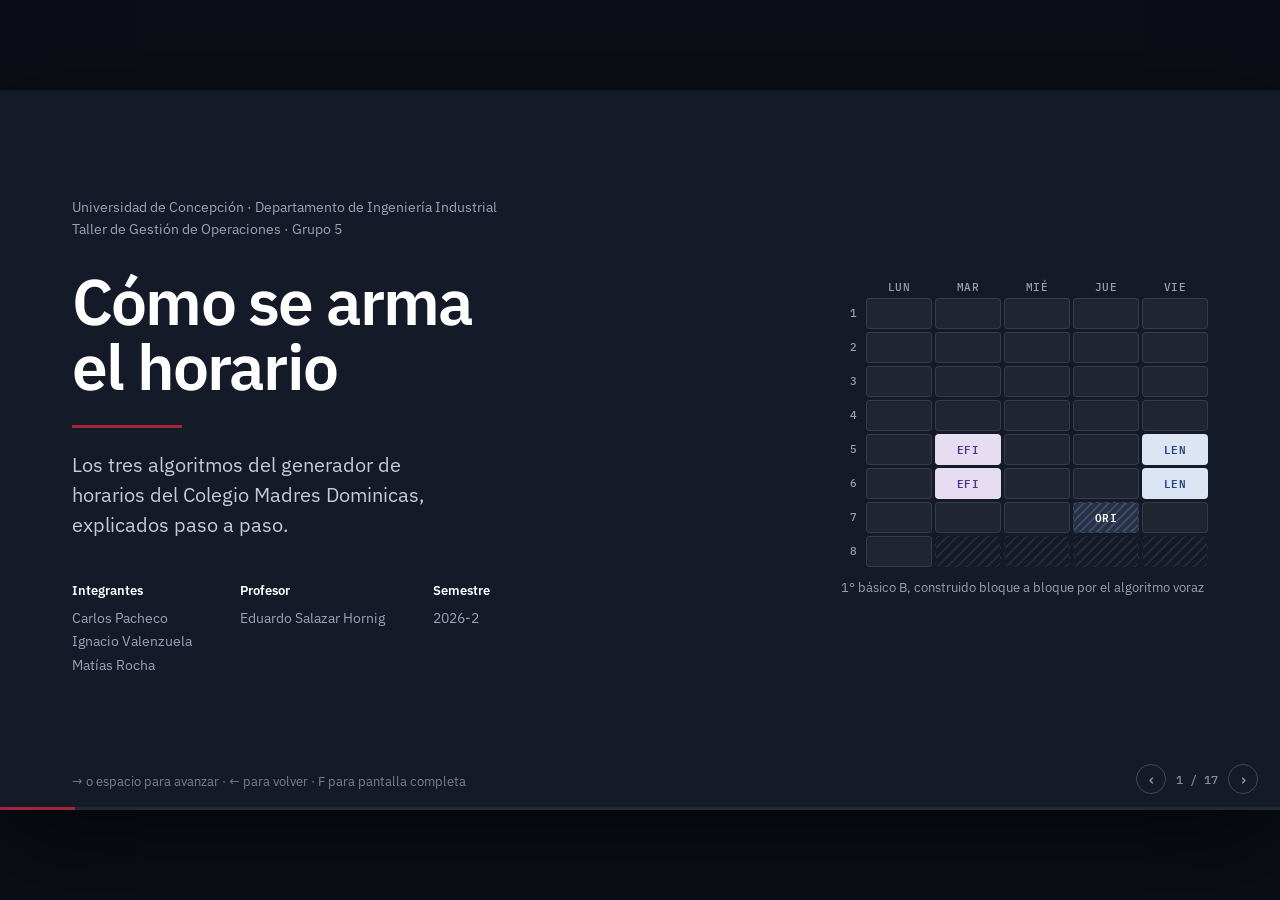
==== documents/Presentacion_Algoritmos_Generador.html @ 81212e11 "Prototipos" ====
<!DOCTYPE html>
<html lang="es">
<head>
<meta charset="UTF-8">
<meta name="viewport" content="width=device-width, initial-scale=1, viewport-fit=cover">
<title>Algoritmos del Generador de Horarios</title>
<link rel="preconnect" href="https://fonts.googleapis.com">
<link rel="preconnect" href="https://fonts.gstatic.com" crossorigin>
<link href="https://fonts.googleapis.com/css2?family=IBM+Plex+Mono:wght@400;500;600&family=IBM+Plex+Sans:ital,wght@0,400;0,500;0,600;0,700;1,400&family=IBM+Plex+Serif:ital,wght@1,400;1,500&display=swap" rel="stylesheet">
<style>
:root{
  /* Layout: escenario fijo 1280×720 escalado a la ventana; diapositivas claras sobre papel, portada y cierre en tinta (misma identidad del informe de avance) */
  --ink:#151A28; --ink-2:#242C42; --ink-3:#3A4460;
  --paper:#ECEEF2; --card:#FFFFFF;
  --crimson:#A32638; --crimson-deep:#75182A; --crimson-soft:#F6E1E4;
  --slate:#6C7488; --slate-2:#9AA1B1; --line:#D3D7E0;
  --amber:#B0771A; --amber-soft:#F7EAD2;
  --green:#2F7A54; --green-soft:#DDEFE4;
  --sans:'IBM Plex Sans',system-ui,-apple-system,'Segoe UI',sans-serif;
  --mono:'IBM Plex Mono',ui-monospace,Consolas,monospace;
  --math:'IBM Plex Serif',Georgia,'Times New Roman',serif;
  /* asignaturas: fondo / texto */
  --len-b:#DCE5F4; --len-f:#23477F;
  --mat-b:#FAE6C1; --mat-f:#704300;
  --ing-b:#DAEBDB; --ing-f:#2A6336;
  --cna-b:#D2ECE8; --cna-f:#1B5F58;
  --his-b:#EADFD3; --his-f:#5B4430;
  --efi-b:#E6DDF3; --efi-f:#533585;
  --art-b:#E8ECCB; --art-f:#4F5A0E;
  --mus-b:#EFDDEB; --mus-f:#72305D;
  --rel-b:#E1E4EB; --rel-f:#394155;
  /* bloques fijos (siempre oscuros) */
  --fix-1:#263049; --fix-2:#3B5675; --fix-3:#5F4D7C;
}

*{margin:0;padding:0;box-sizing:border-box}
html,body{height:100%;overflow:hidden;background:#0B0E16;font-family:var(--sans);color:var(--ink)}
#stage{position:absolute;top:50%;left:50%;width:1280px;height:720px;transform-origin:center center;background:var(--paper);overflow:hidden;box-shadow:0 30px 90px rgba(0,0,0,.55)}

.slide{position:absolute;inset:0;padding:44px 72px 70px;display:none;flex-direction:column;background:var(--paper);color:var(--ink)}
.slide.is-active{display:flex}
.slide.dark{background:var(--ink);color:#fff}

/* ---------- tipografía ---------- */
h1{font-size:64px;font-weight:600;line-height:1.02;letter-spacing:-.028em;text-wrap:balance}
h2{font-size:36px;font-weight:600;line-height:1.12;letter-spacing:-.018em;text-wrap:balance}
h3{font-size:19px;font-weight:600;line-height:1.25}
h4{font-size:12px;font-weight:600;letter-spacing:.08em;text-transform:uppercase;color:var(--slate)}
p{font-size:16px;line-height:1.55;color:var(--ink-2)}
.dark p{color:#C6CBD8}
.lede{font-size:18px;line-height:1.5;max-width:72ch;margin-top:10px;color:var(--ink-2)}
.kicker{display:flex;align-items:center;gap:12px;font-size:14px;font-weight:600;color:var(--crimson);letter-spacing:.02em;margin-bottom:10px}
.kicker::after{content:"";flex:1;height:1px;background:var(--line)}
.dark .kicker{color:#E4899A}
.dark .kicker::after{background:rgba(255,255,255,.16)}
.m{font-family:var(--math);font-style:italic;font-weight:400;letter-spacing:0}
.mono{font-family:var(--mono)}
b,strong{font-weight:600}
.muted{color:var(--slate)}
.tiny{font-size:12.5px;line-height:1.45;color:var(--slate)}

/* ---------- apariciones ---------- */
.frag{opacity:0;transform:translateY(10px);transition:opacity .45s ease,transform .5s cubic-bezier(.2,.7,.3,1)}
.frag.on{opacity:1;transform:none}
.rise{opacity:0;transform:translateY(14px)}
.is-active .rise{animation:rise .6s cubic-bezier(.2,.7,.3,1) forwards;animation-delay:var(--d,0s)}
@keyframes rise{to{opacity:1;transform:none}}
@keyframes pop{0%{transform:scale(.5);opacity:.2}65%{transform:scale(1.07);opacity:1}100%{transform:none}}
@keyframes pulse{0%,100%{box-shadow:0 0 0 2px var(--ink)}50%{box-shadow:0 0 0 5px rgba(21,26,40,.25)}}
@keyframes shake{0%,100%{transform:none}25%{transform:translateX(-3px)}75%{transform:translateX(3px)}}

/* ---------- cuadrícula de horario ---------- */
.g{display:grid;gap:3px;position:relative;align-content:start;justify-content:start}
.gh{font:500 10.5px/16px var(--mono);color:var(--slate);text-align:center;text-transform:uppercase;letter-spacing:.06em;white-space:nowrap}
.gr{font:500 11px var(--mono);color:var(--slate);display:flex;align-items:center;justify-content:flex-end;padding-right:6px;white-space:nowrap}
.cell{border-radius:4px;background:var(--sb,var(--card));color:var(--sf,var(--ink));border:1px solid transparent;display:flex;align-items:center;justify-content:center;flex-direction:column;font:600 11px/1.15 var(--mono);letter-spacing:.02em;position:relative;text-align:center;transition:background-color .25s,color .25s,opacity .3s,box-shadow .2s}
.cell[data-a=""]{background:var(--card);border-color:var(--line)}
.cell.off{background:repeating-linear-gradient(135deg,#D9DCE4 0 2px,transparent 2px 7px);border-color:transparent}
.cell.pop{animation:pop .42s cubic-bezier(.2,.7,.3,1)}
.cell.fx{background-image:repeating-linear-gradient(135deg,rgba(255,255,255,.12) 0 2px,transparent 2px 6px)}
.cell.long{font:600 12px/1.15 var(--sans);letter-spacing:0}
.cell small{display:block;font:400 10.5px/1.2 var(--sans);opacity:.85;margin-top:2px}
.cell.clash{box-shadow:0 0 0 2px var(--crimson)}
.cell.clash::before{content:"";position:absolute;top:-5px;right:-5px;width:10px;height:10px;border-radius:50%;background:var(--crimson);border:2px solid var(--paper);z-index:2}
.cell.dim{opacity:.28}
.cell.hl{box-shadow:0 0 0 2.5px var(--ink);z-index:1}
.cell.hl-a{box-shadow:0 0 0 2.5px var(--amber);z-index:1}
.cell.hl-r{box-shadow:0 0 0 2.5px var(--crimson);z-index:1}
.cell.ok{box-shadow:0 0 0 2px var(--green)}

.dark .gh,.dark .gr{color:var(--slate-2)}
.dark .cell[data-a=""]{background:rgba(255,255,255,.05);border-color:rgba(255,255,255,.1)}
.dark .cell.off{background:repeating-linear-gradient(135deg,rgba(255,255,255,.07) 0 2px,transparent 2px 7px);border-color:transparent}

[data-a=LEN]{--sb:var(--len-b);--sf:var(--len-f)}
[data-a=MAT]{--sb:var(--mat-b);--sf:var(--mat-f)}
[data-a=ING]{--sb:var(--ing-b);--sf:var(--ing-f)}
[data-a=CNA]{--sb:var(--cna-b);--sf:var(--cna-f)}
[data-a=HIS]{--sb:var(--his-b);--sf:var(--his-f)}
[data-a=EFI]{--sb:var(--efi-b);--sf:var(--efi-f)}
[data-a=ART]{--sb:var(--art-b);--sf:var(--art-f)}
[data-a=MUS]{--sb:var(--mus-b);--sf:var(--mus-f)}
[data-a=REL]{--sb:var(--rel-b);--sf:var(--rel-f)}
[data-a=ORI],[data-a=E1]{--sb:var(--fix-1);--sf:#fff}
[data-a=E2],[data-a=CIU]{--sb:var(--fix-2);--sf:#fff}
[data-a=E3],[data-a=FIL]{--sb:var(--fix-3);--sf:#fff}

.chip{display:inline-flex;align-items:center;gap:6px;padding:2px 9px;border-radius:999px;background:var(--sb,var(--card));color:var(--sf,var(--ink));font:600 13px/1.5 var(--sans);white-space:nowrap}
.btn{font:600 13px var(--sans);padding:8px 14px;border-radius:6px;border:1px solid var(--line);background:var(--card);color:var(--ink);cursor:pointer;white-space:nowrap}
.btn:hover{border-color:var(--slate-2)}
.btn.pri{background:var(--ink);color:#fff;border-color:var(--ink)}
.btn:focus-visible,#nav button:focus-visible{outline:2px solid var(--crimson);outline-offset:2px}
.box{background:var(--card);border-radius:10px;padding:18px 22px}
.two{display:grid;grid-template-columns:1fr 1fr;gap:28px}
figure{margin:0}
figcaption,.glabel{font:600 12px var(--sans);letter-spacing:.06em;text-transform:uppercase;color:var(--slate);margin-bottom:8px}

/* ---------- navegación ---------- */
#nav{position:absolute;left:72px;right:22px;bottom:16px;display:flex;justify-content:space-between;align-items:center;font:500 12px var(--mono);color:var(--slate);z-index:30}
#nav .r{display:flex;align-items:center;gap:10px}
#nav button{width:30px;height:30px;border-radius:50%;border:1px solid var(--line);background:transparent;color:inherit;font:600 16px/1 var(--sans);cursor:pointer}
#nav button:hover{background:rgba(127,127,127,.12)}
#dots{display:flex;gap:4px}
#dots i{width:6px;height:6px;border-radius:50%;background:currentColor;opacity:.25}
#dots i.on{opacity:.9}
#stage.on-dark #nav{color:rgba(255,255,255,.5)}
#stage.on-dark #nav button{border-color:rgba(255,255,255,.2)}
#bar{position:absolute;left:0;right:0;bottom:0;height:3px;background:rgba(127,127,127,.15);z-index:30}
#bar i{display:block;height:100%;width:0;background:var(--crimson);transition:width .35s ease}

/* ================= S1 portada ================= */
.hero{flex:1;display:grid;grid-template-columns:1fr auto;gap:56px;align-items:center}
.univ{font-size:14px;color:#9BA3B7;line-height:1.6;margin-bottom:28px}
#s1 h1{color:#fff}
.rule{height:3px;width:110px;background:var(--crimson);margin:26px 0 22px}
.sub{font-size:20px;line-height:1.5;color:#C6CBD8;max-width:30ch;margin-bottom:40px}
.meta{display:flex;gap:48px;font-size:14px;color:#9BA3B7;line-height:1.7}
.meta b{display:block;color:#fff;font-size:13px;margin-bottom:4px}
.hero-fig figcaption{color:var(--slate-2);margin:12px 0 0;text-transform:none;letter-spacing:0;font-weight:400;font-size:13px}
.hint{position:absolute;left:72px;bottom:20px;font-size:13px;color:rgba(255,255,255,.45)}

/* ================= S2 problema ================= */
.facts{display:flex;flex-wrap:wrap;gap:10px;margin-top:18px}
.facts span{background:var(--card);border-radius:999px;padding:6px 14px;font-size:14px;color:var(--ink-2)}
.facts b{font-family:var(--mono);color:var(--crimson);margin-right:4px}
.tl-wrap{margin-top:26px}
.tl-title{font:600 12px var(--sans);letter-spacing:.06em;text-transform:uppercase;color:var(--slate);margin-bottom:26px}
.tl{position:relative;height:64px}
.tb{position:absolute;top:0;height:56px;border-radius:5px;background:var(--ink);color:#fff;padding:7px 8px;display:flex;flex-direction:column;justify-content:space-between;transform-origin:left center;transform:scaleX(0)}
.is-active .tb{animation:grow .5s cubic-bezier(.2,.7,.3,1) forwards;animation-delay:var(--d)}
@keyframes grow{to{transform:scaleX(1)}}
.tb b{font:600 18px/1 var(--mono)}
.tb span{font:400 10.5px/1 var(--mono);opacity:.75;white-space:nowrap}
.tb.late{background:var(--ink-3);background-image:repeating-linear-gradient(135deg,rgba(255,255,255,.1) 0 2px,transparent 2px 7px)}
.tl-note{position:absolute;top:-20px;font:500 11.5px var(--sans);color:var(--slate);white-space:nowrap}
.tl-lunch{position:absolute;top:18px;font:500 11px var(--sans);color:var(--slate);text-align:center}
.ticks{list-style:none;display:grid;gap:8px;margin-top:10px}
.ticks li{position:relative;padding-left:24px;font-size:15.5px;line-height:1.45;color:var(--ink-2)}
.ticks li::before{content:"";position:absolute;left:2px;top:5px;width:11px;height:11px;border-radius:2px;background:var(--crimson)}
.ticks.soft li::before{background:transparent;border:2px solid var(--amber);border-radius:50%}
#s2 .two{margin-top:22px}

/* ================= S3 notación ================= */
.nota{display:grid;grid-template-columns:auto 1fr;gap:44px;margin-top:20px;align-items:start}
.nota-l{display:flex;flex-direction:column;gap:14px}
#s3grid .cell{font:600 12px var(--sans);letter-spacing:0}
.callout{background:var(--card);border-radius:8px;padding:10px 14px;font-size:14.5px;line-height:1.5;color:var(--ink-2);max-width:470px}
.callout .m{font-size:16px}
.defs{display:grid;gap:12px}
.def{display:grid;grid-template-columns:150px 1fr;gap:16px;align-items:baseline;border-top:1px solid var(--line);padding-top:12px}
.def .sym{font-family:var(--math);font-style:italic;font-size:21px;color:var(--crimson-deep)}
.def h3{font-size:16.5px;margin-bottom:3px}
.def p{font-size:14.5px;line-height:1.5}
.def ul{list-style:none;display:grid;gap:4px;margin-top:4px}
.def li{font-size:14.5px;line-height:1.45;color:var(--ink-2)}

/* ================= S4 fases ================= */
.phases{display:grid;grid-template-columns:1fr 34px 1fr 34px 1fr;gap:10px;margin-top:26px;align-items:stretch}
.ph{background:var(--card);border-radius:12px;padding:20px 20px 18px;display:flex;flex-direction:column;gap:8px}
.ph-n{font:600 40px/1 var(--mono);color:var(--crimson)}
.ph h3{font-size:21px}
.fn{font:500 13px var(--mono);color:var(--slate)}
.ph p{font-size:14.5px;line-height:1.5;flex:1}
.thumb{margin-top:8px;display:flex;flex-direction:column;gap:6px}
.thumb span{font-size:12px;color:var(--slate)}
.thumb .cell{border-radius:2px;font-size:0}
.thumb .cell.clash::before{width:7px;height:7px;top:-4px;right:-4px;border-width:1.5px}
.arrow{align-self:center;justify-self:center;width:30px;height:30px;position:relative}
.arrow::before{content:"";position:absolute;left:2px;right:8px;top:14px;height:2px;background:var(--slate-2)}
.arrow::after{content:"";position:absolute;right:4px;top:8px;width:12px;height:12px;border-top:2px solid var(--slate-2);border-right:2px solid var(--slate-2);transform:rotate(45deg)}
.badge-ok{display:inline-flex;align-items:center;gap:6px;font:600 12px var(--sans);color:var(--green)}

/* ================= S5 electivos ================= */
.el-wrap{display:grid;grid-template-columns:auto auto 1fr;gap:34px;margin-top:22px;align-items:start}
.el-side{display:flex;flex-direction:column;gap:14px}
.fcard{background:var(--card);border-radius:10px;padding:16px 18px}
.fc-label{font-size:13px;color:var(--slate);margin-bottom:6px}
.fc-main{font-size:30px;color:var(--ink);margin-bottom:10px}
.fc-live{font:500 14px/1.7 var(--mono);color:var(--ink-2);min-height:120px}
.fc-live .res{margin-top:4px;color:var(--ink)}
.fc-live .where{font:400 12.5px/1.4 var(--sans);color:var(--slate);margin-top:6px}
.el-count{display:flex;gap:10px;flex-wrap:wrap}
.el-count .chip{font-size:12.5px}
.el-side p{font-size:14px}

/* ================= S6 lunes tarde y orientación ================= */
.s6{display:grid;grid-template-columns:1fr 1.15fr;gap:40px;margin-top:22px}
.s6 h3{margin-bottom:6px}
.s6 p{font-size:15px;margin-bottom:16px}
.pair-row{display:flex;gap:22px;align-items:flex-start}
.leg{list-style:none;display:grid;gap:10px;font-size:13.5px;color:var(--ink-2)}
.leg li{display:grid;gap:3px}
.ori-side{display:flex;flex-direction:column;gap:8px;min-width:0}
.ori-side .m{font-size:22px}
.foot-note{margin-top:auto;font-size:14.5px;color:var(--slate);border-top:1px solid var(--line);padding-top:12px}

/* ================= S7 sesiones ================= */
.s7{display:grid;grid-template-columns:560px 1fr;gap:40px;margin-top:20px}
.mrow{display:grid;grid-template-columns:132px 42px 1fr;align-items:center;height:33px}
.mrow .chip{font-size:12.5px;justify-self:start}
.hrs{font:500 13px var(--mono);color:var(--slate)}
.sess{display:flex;align-items:center;gap:4px;transition:gap .5s ease}
.ses{display:inline-flex;align-items:center;gap:4px;padding:0;border-radius:6px;border:1.5px solid transparent;transition:padding .5s ease,border-color .5s ease,gap .5s ease}
.sq{display:block;width:15px;height:15px;border-radius:3px;background:var(--sb);box-shadow:inset 0 0 0 1px rgba(0,0,0,.08)}
.ses b{font:600 11px var(--mono);color:var(--sf);max-width:0;overflow:hidden;opacity:0;transition:max-width .5s ease,opacity .4s ease}
.ses.locked .sq{background:var(--fix-1)}
.sess em{font-size:12.5px;color:var(--slate);font-style:normal;margin-left:8px}
#s7.at1 .sess{gap:12px}
#s7.at1 .ses{padding:3px 5px;border-color:var(--sf);gap:3px}
#s7.at1 .ses b{max-width:30px;opacity:1}
#s7.at1 .ses.locked{border-color:var(--fix-1)}
.rule-card{background:var(--card);border-radius:10px;padding:14px 18px;font-size:14.5px;line-height:1.5;color:var(--ink-2)}
.queue{display:grid;gap:12px}
.qg{display:grid;grid-template-columns:150px 1fr;gap:12px;align-items:start}
.qg h4{padding-top:5px;line-height:1.35}
.qchips{display:flex;flex-wrap:wrap;gap:5px}
.q{display:inline-flex;align-items:center;gap:4px;padding:3px 8px;border-radius:5px;background:var(--sb);color:var(--sf);font:600 11.5px var(--mono)}
.q i{font-style:normal;font-weight:400;opacity:.8}
.frag.on .q{animation:pop .4s both;animation-delay:calc(var(--i)*45ms)}

/* ================= S8 huecos ================= */
.s8{display:grid;grid-template-columns:auto 1fr;gap:48px;margin-top:20px;align-items:start}
#gapGrid .cell{font:600 12px var(--sans)}
.br{position:absolute;border-radius:7px;pointer-events:none;animation:pop .35s both}
.br.f2{border:2.5px solid var(--crimson)}
.br.f1{border:2.5px dashed var(--amber)}
.counters{display:flex;gap:14px;margin:6px 0 18px}
.ctr{background:var(--card);border-radius:10px;padding:12px 16px;min-width:170px}
.ctr b{display:block;font:600 34px/1 var(--mono);font-variant-numeric:tabular-nums}
.ctr span{font-size:13px;color:var(--slate)}
.ctr.c2 b{color:var(--crimson)}
.ctr.c1 b{color:var(--amber)}
.s8 p{font-size:15.5px;margin-bottom:12px}
.key{display:inline-block;width:26px;height:14px;border-radius:4px;vertical-align:-2px;margin-right:6px}
.key.f2{border:2.5px solid var(--crimson)}
.key.f1{border:2.5px dashed var(--amber)}

/* ================= S9 penalización ================= */
.formula{display:flex;align-items:stretch;gap:12px;margin-top:22px}
.term{background:var(--card);border-radius:10px;padding:14px 16px;flex:1;display:flex;flex-direction:column;gap:8px}
.term .m{font-size:20px;color:var(--ink)}
.term span{font-size:14px;line-height:1.45;color:var(--ink-2)}
.term .w{font:600 12px var(--mono);color:var(--crimson)}
.op{align-self:center;font:500 24px var(--mono);color:var(--slate)}
.eq-name{align-self:center;font:600 18px var(--sans);white-space:nowrap}
.ex-head{display:flex;align-items:center;gap:12px;margin:24px 0 12px;font-size:15px;color:var(--ink-2)}
.cands4{display:grid;grid-template-columns:repeat(4,1fr);gap:12px}
.cand{background:var(--card);border-radius:10px;padding:14px 16px;display:flex;flex-direction:column;gap:6px;border:2px solid transparent;transition:border-color .4s,opacity .4s}
.cand h3{font-size:16px}
.cand p{font-size:13.5px;line-height:1.45;flex:1}
.cand .calc{font:500 13px var(--mono);color:var(--slate)}
.cand .tot{font:600 30px/1 var(--mono)}
.cand.out{opacity:.55}
.cand.out .tot{color:var(--slate)}
#s9.at2 .cand.win{border-color:var(--green)}
#s9.at2 .cand:not(.win){opacity:.55}
.win-tag{font:600 12px var(--sans);color:var(--green);opacity:0;transition:opacity .4s}
#s9.at2 .win-tag{opacity:1}
.s9-rule{margin-top:14px;font-size:15px}

/* ================= S10 simulación voraz ================= */
.sim{display:grid;grid-template-columns:auto 1fr;gap:34px;margin-top:16px;min-height:0}
#gB .cell{font:600 12px var(--sans);letter-spacing:0}
.cell.cand{outline:2px solid var(--cc);outline-offset:-2px;background:var(--cbg)}
.cell.pen0{--cc:var(--green);--cbg:var(--green-soft)}
.cell.penL{--cc:var(--amber);--cbg:var(--amber-soft)}
.cell.penH{--cc:var(--crimson);--cbg:var(--crimson-soft)}
.cell[data-pen]::after{content:attr(data-pen);position:absolute;top:-8px;right:-8px;min-width:20px;height:18px;padding:0 5px;border-radius:9px;background:var(--cc);color:#fff;font:600 11px/18px var(--mono);z-index:3}
.sim-r{display:grid;grid-template-columns:1fr 262px;grid-template-rows:auto 1fr auto;gap:14px 22px;min-width:0}
.now{grid-column:1/-1;background:var(--card);border-radius:10px;padding:12px 16px;display:grid;gap:6px}
.now-top{display:flex;align-items:center;gap:12px;flex-wrap:wrap;font-size:14.5px;color:var(--ink-2)}
.now-k{font:500 12px var(--mono);color:var(--slate);margin-left:auto}
.note{font-size:13.5px;line-height:1.45;color:var(--slate);min-height:20px}
.clist{list-style:none;display:grid;gap:4px;margin-top:8px}
.clist li{display:flex;justify-content:space-between;align-items:center;background:var(--card);border-radius:6px;padding:5px 10px;font:500 13px var(--mono)}
.clist li b{min-width:30px;text-align:center;border-radius:9px;color:#fff;font-size:12px;padding:1px 6px}
.clist li.ch{box-shadow:0 0 0 2px var(--ink)}
.clist li em{font:600 11px var(--sans);font-style:normal;color:var(--ink);margin-left:auto;margin-right:10px}
.clist .more{background:transparent;color:var(--slate);font:400 12px var(--sans);padding:2px 10px}
#gA .cell{font-size:9.5px}
.cell.busy{box-shadow:0 0 0 2px var(--crimson);opacity:1}
.ctrl{grid-column:1/-1;display:flex;gap:8px;align-items:center;flex-wrap:wrap}
.ctrl .stat{margin-left:auto;font:500 13px var(--sans);color:var(--ink-2)}
.ctrl .stat b{font-family:var(--mono);color:var(--crimson)}
.sim-note{font-size:12px;color:var(--slate);margin-top:10px;max-width:480px;line-height:1.45}

/* ================= S11 conflictos ================= */
.cf{display:grid;grid-template-columns:repeat(3,1fr);gap:18px;margin-top:24px}
.cfc{background:var(--card);border-radius:12px;padding:18px 20px;display:flex;flex-direction:column;gap:10px}
.cfc .sym{font:italic 400 34px/1 var(--math);color:var(--crimson)}
.cfc h3{font-size:18px}
.cfc p{font-size:14px;line-height:1.5}
.ill{height:150px;display:flex;align-items:center;justify-content:center;gap:14px;background:var(--paper);border-radius:8px;position:relative}
.ill .col{display:flex;flex-direction:column;gap:4px;align-items:center}
.ill .col span{font:500 11px var(--mono);color:var(--slate)}
.ill .cell{width:74px;height:34px}
.frag.on .ill .clash{animation:shake .4s 2 .5s}
.tlink{font:500 11.5px var(--sans);color:var(--crimson);text-align:center;line-height:1.3;position:relative;padding:0 2px}
.tlink::before,.tlink::after{content:"";display:block;height:2px;background:var(--crimson);margin:4px 0}
.gym{display:flex;flex-direction:column;gap:6px;align-items:center}
.gym-box{display:flex;gap:6px;padding:8px;border:2px solid var(--efi-f);border-radius:8px}
.gym-box .cell,.gym .over{width:52px;height:30px}
.gym-l{font:500 11px var(--sans);color:var(--slate)}
.over{position:absolute;right:16px;top:58px}
.frag.on .over{animation:shake .4s 3 .6s}
.calc{font:500 13.5px var(--mono);color:var(--ink-2);background:var(--paper);border-radius:6px;padding:6px 10px}
.fcol{display:flex;flex-direction:column;gap:3px;align-items:center}
.fcol .cell{width:58px;height:19px;font-size:10px}
.fcol span{font:500 11px var(--sans);color:var(--slate);margin-bottom:2px}
.cf-sum{margin-top:18px;font-size:16px;color:var(--ink-2)}
.cf-sum .m{font-size:19px}

/* ================= S12 ciclo ================= */
.s12{display:grid;grid-template-columns:580px 1fr;gap:36px;margin-top:6px;flex:1;min-height:0}
.ring{position:relative;width:580px;height:470px}
.ring svg{position:absolute;inset:0}
.rn{position:absolute;width:180px;transform:translate(-50%,-50%);background:var(--card);border-radius:10px;padding:9px 12px 10px;box-shadow:0 1px 0 rgba(0,0,0,.04);opacity:0;transition:opacity .4s,background-color .3s,color .3s,transform .3s}
.rn.vis{opacity:1}
.rn.act{background:var(--ink);color:#fff;transform:translate(-50%,-50%) scale(1.05)}
.rn .n{font:600 11px var(--mono);color:var(--crimson)}
.rn.act .n{color:#E4899A}
.rn b{display:block;font-size:15px;line-height:1.25}
.rn span{display:block;font-size:12.5px;line-height:1.35;color:var(--slate);margin-top:2px}
.rn.act span{color:#C6CBD8}
.ring-c{position:absolute;left:290px;top:235px;transform:translate(-50%,-50%);text-align:center;font-size:13.5px;line-height:1.45;color:var(--slate);width:170px}
.ring-c b{display:block;font:600 22px var(--mono);color:var(--ink)}
.rdet{position:relative;align-self:center}
.rd{display:none}
.rd.show{display:block;animation:fadeUp .45s both}
@keyframes fadeUp{from{opacity:0;transform:translateY(8px)}to{opacity:1;transform:none}}
.rd .n{font:600 13px var(--mono);color:var(--crimson);margin-bottom:6px}
.rd h3{font-size:24px;margin-bottom:10px}
.rd p{font-size:16.5px;line-height:1.6;margin-bottom:10px}
.rd .fnn{font:500 13px var(--mono);color:var(--slate)}

/* ================= S13 tipos de intercambio ================= */
.s13{display:grid;grid-template-columns:1fr 1fr;gap:26px;margin-top:20px}
.s13 .box{display:flex;flex-direction:column;gap:12px}
.s13 .box p{font-size:14.5px}
.s13 .cell{font:600 12px var(--sans)}
.s13 .g .cell{transition:transform .5s cubic-bezier(.5,0,.3,1),background-color .25s,box-shadow .2s}
.rules{list-style:none;display:grid;gap:7px}
.rules li{position:relative;padding-left:22px;font-size:14px;line-height:1.45;color:var(--ink-2)}
.rules li::before{position:absolute;left:0;top:0;font:700 14px/1.45 var(--sans)}
.rules li.no::before{content:"✕";color:var(--crimson)}
.rules li.yes::before{content:"✓";color:var(--green)}
.sw-tag{font:500 12px var(--mono);color:var(--slate)}

/* ================= S14 un intercambio ================= */
.s14{display:grid;grid-template-columns:auto 1fr;gap:36px;margin-top:16px}
.s14 .grids{display:flex;gap:22px}
.s14 .cell{font:600 12.5px var(--sans);letter-spacing:0}
.s14 .cell small{font-size:10.5px}
.tbadge{margin-top:16px;display:inline-flex;align-items:center;gap:10px;background:var(--card);border-radius:8px;padding:8px 14px;font:500 14px var(--sans)}
.tbadge b{font:600 22px var(--mono);color:var(--crimson);transition:color .3s}
.tbadge.zero b{color:var(--green)}
.tabu-tag{margin-top:10px;font:500 13px var(--mono);color:var(--ink-2);background:var(--amber-soft);border-radius:6px;padding:6px 10px;display:inline-block}
.steps14{display:grid;gap:8px;align-content:start}
.st{background:var(--card);border-radius:10px;padding:9px 14px;font-size:14px;line-height:1.45;color:var(--ink-2)}
.st b.h{display:block;color:var(--ink);font-size:14.5px;margin-bottom:2px}
.dl{display:grid;grid-template-columns:34px 22px 1fr;gap:1px 8px;font-size:13.5px;margin-top:2px;align-items:baseline}
.dl .m{font-size:16px;color:var(--ink)}
.dl .v{font:600 14px var(--mono)}
.dl .x{color:var(--slate);font-size:12.5px}
.dres{margin-top:6px;font:600 15px var(--mono);color:var(--green)}

/* ================= S15 tabú y ε ================= */
.s15{display:grid;grid-template-columns:660px 1fr;gap:30px;margin-top:14px}
#land{width:660px;height:372px;display:block}
#land .lbl{font:500 12.5px var(--sans);fill:var(--slate)}
#land .lbl-b{font:600 13px var(--sans);fill:var(--ink)}
#land .fade{opacity:0;transition:opacity .5s}
#land .fade.on{opacity:1}
.s15 .side{display:grid;gap:12px;align-content:start}
.s15 .box{padding:14px 18px}
.s15 .box h3{font-size:16.5px;margin-bottom:4px}
.s15 .box p{font-size:14px}
.s15 .box .m{font-size:17px}

/* ================= S16 demo ================= */
.s16{display:grid;grid-template-columns:auto 1fr;gap:34px;margin-top:12px}
.toyg{display:grid;grid-template-columns:auto auto;gap:14px 24px}
.toyg figure{padding:6px;border-radius:9px;transition:background-color .25s,box-shadow .25s}
.toyg figure.cur{background:var(--card);box-shadow:0 0 0 2px var(--ink)}
.toyg figcaption{margin-bottom:5px}
.toyg .cell{font:600 10.5px var(--mono);transition:transform .38s cubic-bezier(.5,0,.3,1),box-shadow .2s,background-color .25s}
.cell.s1{box-shadow:0 0 0 2.5px var(--ink);z-index:2;animation:pulse .8s infinite}
.cell.s2{box-shadow:0 0 0 2.5px var(--ink);outline:2px dashed var(--paper);outline-offset:-5px;z-index:2}
.toyr{display:flex;flex-direction:column;gap:12px;min-width:0}
.kpis{display:grid;grid-template-columns:repeat(3,1fr);gap:10px}
.kpi{background:var(--card);border-radius:10px;padding:10px 14px}
.kpi b{display:block;font:600 30px/1.05 var(--mono);font-variant-numeric:tabular-nums}
.kpi span{font-size:12.5px;color:var(--slate)}
.kpi.t b{color:var(--crimson);transition:color .3s}
.kpi.t.zero b{color:var(--green)}
.chartbox{background:var(--card);border-radius:10px;padding:10px 12px 6px}
#toyChart{width:100%;height:150px;display:block}
#toyChart text{font:500 10.5px var(--mono);fill:var(--slate)}
.log{list-style:none;display:grid;gap:3px;font:500 12.5px var(--mono);color:var(--ink-2);min-height:96px}
.log li{background:var(--card);border-radius:5px;padding:4px 10px;display:flex;gap:8px}
.log li:first-child{box-shadow:inset 3px 0 0 var(--ink)}
.log li .acc{color:var(--green);margin-left:auto}
.log li .rej{color:var(--slate);margin-left:auto}
.log li .wrs{color:var(--amber);margin-left:auto}
.done-msg{font:600 14px var(--sans);color:var(--green);min-height:20px}

/* ================= S17 cierre ================= */
#s17 h2{color:#fff}
.sum{display:grid;grid-template-columns:repeat(3,1fr);gap:20px;margin-top:28px}
.sum article{border-top:3px solid var(--crimson);padding-top:16px}
.sum .n{font:600 13px var(--mono);color:#E4899A}
.sum h3{color:#fff;font-size:20px;margin:6px 0 4px}
.sum .fn{color:var(--slate-2);margin-bottom:10px}
.sum p{font-size:15px}
.params{display:grid;grid-template-columns:repeat(5,1fr);gap:2px;margin-top:34px;background:rgba(255,255,255,.08);border-radius:10px;overflow:hidden}
.params div{background:var(--ink-2);padding:16px 18px}
.params .m{display:block;font-size:24px;color:#fff}
.params span{display:block;font-size:13px;color:var(--slate-2);margin-top:4px;line-height:1.4}
.closing{margin-top:26px;font-size:17px;color:#C6CBD8;max-width:80ch}

@media (prefers-reduced-motion: reduce){
  *,*::before,*::after{animation-duration:.01ms!important;animation-delay:0s!important;transition-duration:.01ms!important}
}
</style>
</head>
<body>
<div id="stage">

<!-- ======================= 1 · PORTADA ======================= -->
<section class="slide dark" id="s1">
  <div class="hero">
    <div>
      <div class="univ rise" style="--d:.1s">Universidad de Concepción · Departamento de Ingeniería Industrial<br>Taller de Gestión de Operaciones · Grupo 5</div>
      <h1 class="rise" style="--d:.25s">Cómo se arma<br>el horario</h1>
      <div class="rule rise" style="--d:.4s"></div>
      <p class="sub rise" style="--d:.5s">Los tres algoritmos del generador de horarios del Colegio Madres Dominicas, explicados paso a paso.</p>
      <div class="meta rise" style="--d:.65s">
        <div><b>Integrantes</b>Carlos Pacheco<br>Ignacio Valenzuela<br>Matías Rocha</div>
        <div><b>Profesor</b>Eduardo Salazar Hornig</div>
        <div><b>Semestre</b>2026-2</div>
      </div>
    </div>
    <figure class="hero-fig rise" style="--d:.3s">
      <div id="heroGrid"></div>
      <figcaption>1° básico B, construido bloque a bloque por el algoritmo voraz</figcaption>
    </figure>
  </div>
  <div class="hint">→ o espacio para avanzar · ← para volver · F para pantalla completa</div>
</section>

<!-- ======================= 2 · PROBLEMA ======================= -->
<section class="slide" id="s2" data-sec="El problema">
  <div class="kicker">El problema</div>
  <h2>Un horario semanal para 24 cursos</h2>
  <p class="lede">Para cada curso y cada bloque de la semana hay que decidir qué asignatura se dicta, qué docente la dicta y en qué espacio.</p>
  <div class="facts">
    <span><b>24</b>cursos, de 1° básico a 4° medio (A y B)</span>
    <span><b>5</b>días hábiles</span>
    <span><b>10</b>bloques como máximo por día</span>
    <span><b>3</b>cursos a la vez en recintos deportivos</span>
  </div>
  <div class="tl-wrap">
    <div class="tl-title">Un día de clases, bloque por bloque</div>
    <div class="tl" id="tl"></div>
  </div>
  <div class="two">
    <div class="box frag" data-f="1">
      <h3>Reglas obligatorias</h3>
      <ul class="ticks">
        <li>Un docente no puede estar en dos cursos en el mismo bloque.</li>
        <li>Como máximo 3 cursos usan los recintos deportivos al mismo tiempo.</li>
        <li>Cada asignatura recibe exactamente las horas semanales de su malla.</li>
        <li>Cada curso usa solo los bloques de su jornada.</li>
      </ul>
    </div>
    <div class="box frag" data-f="2">
      <h3>Preferencias</h3>
      <ul class="ticks soft">
        <li>Clases en bloques dobles de 90 minutos.</li>
        <li>La misma asignatura repartida en días distintos.</li>
        <li>Ninguna asignatura en bloques separados dentro de un mismo día.</li>
      </ul>
    </div>
  </div>
</section>

<!-- ======================= 3 · NOTACIÓN ======================= -->
<section class="slide" id="s3" data-sec="Notación">
  <div class="kicker">Antes de empezar</div>
  <h2>Cómo leer la notación del pseudocódigo</h2>
  <div class="nota">
    <div class="nota-l">
      <figure><figcaption>Extracto del horario de 1° básico B</figcaption><div id="s3grid"></div></figure>
      <div class="callout" id="s3call"></div>
    </div>
    <div class="defs">
      <div class="def"><div class="sym">s = (d, b)</div><div><h3>Bloque</h3><p>Un día <span class="m">d</span> y un número de bloque <span class="m">b</span> entre 1 y 10. Cada bloque dura 45 minutos (40 en la tarde).</p></div></div>
      <div class="def frag" data-f="1"><div class="sym">ℓ = (a, p, e)</div><div><h3>Lección</h3><p>Asignatura, docente y espacio (Aula, Gimnasio o Sala Electivos). <span class="m">X<sub>c</sub>(s) = ℓ</span> dice que el curso <span class="m">c</span> tiene la lección <span class="m">ℓ</span> en el bloque <span class="m">s</span>.</p></div></div>
      <div class="def frag" data-f="2"><div class="sym">M<sub>c</sub></div><div><h3>Malla curricular</h3><p>Lo que el curso debe recibir cada semana, como tuplas (asignatura, horas, docente, espacio). El horario final cubre exactamente esas horas.</p></div></div>
      <div class="def frag" data-f="3"><div class="sym">T, G, N</div><div><h3>Contadores</h3><ul>
        <li><span class="m">T(s, p)</span>: cursos que tienen al docente <span class="m">p</span> en el bloque <span class="m">s</span>. Más de uno es un choque.</li>
        <li><span class="m">G(s)</span>: cursos en recintos deportivos en <span class="m">s</span>. El máximo es <span class="m">κ</span> = 3.</li>
        <li><span class="m">N<sub>c</sub>(d, a)</span>: bloques de la asignatura <span class="m">a</span> que el curso <span class="m">c</span> tiene el día <span class="m">d</span>.</li>
      </ul><p class="tiny">Se actualizan con cada asignación, así los choques se revisan al instante sin recorrer todo el horario.</p></div></div>
    </div>
  </div>
</section>

<!-- ======================= 4 · TRES FASES ======================= -->
<section class="slide" id="s4" data-sec="Visión general">
  <div class="kicker">Visión general</div>
  <h2>El método trabaja en tres fases</h2>
  <p class="lede">Cada fase recibe el horario que dejó la anterior. El programa las ejecuta en orden dentro de <span class="mono">GenerarHorario</span>.</p>
  <div class="phases">
    <article class="ph">
      <div class="ph-n">1</div>
      <h3>Fijar lo que no se mueve</h3>
      <div class="fn">BloquesFijos</div>
      <p>Reserva los electivos de 3° y 4° medio, el lunes tarde de 3° medio y la Orientación de 1° a 4° básico.</p>
      <div class="thumb"><div id="th1"></div><span>Ej.: 3° medio A, solo con sus bloques fijos</span></div>
    </article>
    <div class="arrow frag" data-f="1"></div>
    <article class="ph frag" data-f="1">
      <div class="ph-n">2</div>
      <h3>Llenar rápido</h3>
      <div class="fn">ConstrucciónVoraz</div>
      <p>Completa cada curso sesión por sesión, eligiendo siempre el hueco con menor penalización. Queda completo, pero puede tener choques.</p>
      <div class="thumb"><div id="th2"></div><span>Ej.: 1° básico B, con 2 choques de docente</span></div>
    </article>
    <div class="arrow frag" data-f="2"></div>
    <article class="ph frag" data-f="2">
      <div class="ph-n">3</div>
      <h3>Reparar</h3>
      <div class="fn">MinConflictosTabú</div>
      <p>Intercambia lecciones dentro de cada curso hasta que no quedan choques de docentes, sobrecupo deportivo ni asignaturas fragmentadas.</p>
      <div class="thumb"><div id="th3"></div><span class="badge-ok">✓ Mismo curso, sin choques</span></div>
    </article>
  </div>
</section>

<!-- ======================= 5 · ELECTIVOS ======================= -->
<section class="slide" id="s5" data-sec="Fase 1 · Bloques fijos">
  <div class="kicker">Fase 1 de 3 · Bloques fijos</div>
  <h2>Electivos sincronizados en 3° y 4° medio</h2>
  <p class="lede">Las secciones A y B comparten sus electivos, así que deben tenerlos a la misma hora. Se reservan 18 bloques por nivel y tres electivos se turnan de a dos bloques.</p>
  <div class="el-wrap">
    <figure><figcaption>3° medio A y B</figcaption><div id="el3"></div></figure>
    <figure><figcaption>4° medio A y B</figcaption><div id="el4"></div></figure>
    <div class="el-side">
      <div class="fcard">
        <div class="fc-label">Electivo que va en el bloque número <span class="m">k</span> de la lista</div>
        <div class="fc-main m">j = ⌊k / 2⌋ mod 3 + 1</div>
        <div class="fc-live" id="elLive"></div>
      </div>
      <p><b>Orden de la lista.</b> 3° medio: martes a viernes, bloques 1 a 4, y después lunes 7 y 8. 4° medio: martes a viernes, bloques 5 a 8, y después lunes 9 y 10.</p>
      <div class="el-count" id="elCount"></div>
      <div><button class="btn" id="elReplay">↺ Repetir animación</button></div>
    </div>
  </div>
</section>

<!-- ======================= 6 · LUNES TARDE Y ORIENTACIÓN ======================= -->
<section class="slide" id="s6" data-sec="Fase 1 · Bloques fijos">
  <div class="kicker">Fase 1 de 3 · Bloques fijos</div>
  <h2>Lunes tarde de 3° medio y Orientación en básica</h2>
  <div class="s6">
    <div>
      <h3>Lunes tarde en 3° medio</h3>
      <p>Los bloques 9 y 10 del lunes se fijan con una asignatura distinta en cada sección.</p>
      <div class="pair-row">
        <div id="lt"></div>
        <ul class="leg">
          <li><span><span class="chip" data-a="CIU">Ed. Ciudadana</span></span><span>3° medio A · Prof. Historia 3</span></li>
          <li><span><span class="chip" data-a="FIL">Filosofía</span></span><span>3° medio B · Prof. Filosofía</span></li>
          <li><span><span class="chip" data-a="E3">Electivo 3</span></span><span>fijado en la diapositiva anterior</span></li>
        </ul>
      </div>
    </div>
    <div>
      <h3>Orientación de 1° a 4° básico</h3>
      <p>Un bloque por semana, siempre el bloque 7 (13:00–13:40), con el profesor jefe del curso. El día rota según la posición <span class="m">i</span> del curso en la lista.</p>
      <div class="pair-row">
        <div id="ori"></div>
        <div class="ori-side">
          <div class="m">día = Ω[ i mod 4 ]</div>
          <div class="tiny">Ω = (miércoles, jueves, viernes, martes)</div>
          <div class="fc-live" id="oriLive"></div>
        </div>
      </div>
    </div>
  </div>
  <p class="foot-note">Estos bloques se registran antes que todo lo demás. Desde aquí en adelante ningún algoritmo los mueve.</p>
</section>

<!-- ======================= 7 · SESIONES ======================= -->
<section class="slide" id="s7" data-sec="Fase 2 · Construcción voraz">
  <div class="kicker">Fase 2 de 3 · Construcción voraz</div>
  <h2>De la malla a una lista de sesiones</h2>
  <p class="lede">Para cada asignatura se restan las horas que ya fijó la fase 1. Lo que falta se corta en sesiones dobles de 90 minutos; si sobra una hora, queda una sesión simple de 45.</p>
  <div class="s7">
    <div>
      <figure><figcaption>Malla de 1° básico B (36 horas)</figcaption><div id="malla"></div></figure>
    </div>
    <div class="frag" data-f="2">
      <div class="queue" id="queue"></div>
      <div class="rule-card" style="margin-top:16px">Primero va lo más difícil de ubicar: Educación Física depende del gimnasio, que tiene cupo para 3 cursos, y las troncales son las asignaturas con más horas. Se ubican todas las dobles y después las simples.</div>
    </div>
  </div>
</section>

<!-- ======================= 8 · HUECOS ======================= -->
<section class="slide" id="s8" data-sec="Fase 2 · Construcción voraz">
  <div class="kicker">Fase 2 de 3 · Construcción voraz</div>
  <h2>Dónde caben: pares dobles y bloques sueltos</h2>
  <div class="s8">
    <figure><figcaption>1° básico B · huecos libres</figcaption><div id="gapGrid"></div></figure>
    <div>
      <div class="counters">
        <div class="ctr c2"><b id="f2n">0</b><span><span class="key f2"></span><span class="m">F</span><sub>2</sub> pares dobles libres</span></div>
        <div class="ctr c1"><b id="f1n">0</b><span><span class="key f1"></span><span class="m">F</span><sub>1</sub> bloques sueltos</span></div>
      </div>
      <p>El algoritmo recorre cada día mirando los pares (1-2), (3-4), (5-6), (7-8) y (9-10). Si los dos bloques están libres, el par entra a <span class="m">F</span><sub>2</sub>. Si solo uno está libre, o el curso no tiene el segundo bloque, ese bloque entra a <span class="m">F</span><sub>1</sub>.</p>
      <p>Los pares calzan con los recreos, que caen después de los bloques 2, 4, 6 y 8. Por eso un bloque doble nunca queda cortado por un recreo.</p>
      <p class="tiny">En 1° básico B el bloque 8 solo existe el lunes, y el jueves 7 ya lo ocupa Orientación (fase 1). Resultado: 16 pares para las 16 sesiones dobles y 3 bloques sueltos para las 3 simples.</p>
    </div>
  </div>
</section>

<!-- ======================= 9 · PENALIZACIÓN ======================= -->
<section class="slide" id="s9" data-sec="Fase 2 · Construcción voraz">
  <div class="kicker">Fase 2 de 3 · Construcción voraz</div>
  <h2>Cómo elige el hueco: la penalización</h2>
  <div class="formula">
    <div class="eq-name">Penalización =</div>
    <div class="term"><div class="m">500 · [ N<sub>c</sub>(d, a) &gt; 0 ]</div><span>500 puntos si el curso ya tiene esa asignatura ese día.</span><div class="w">lo más grave</div></div>
    <div class="op">+</div>
    <div class="term"><div class="m">Σ<sub>s</sub> | T(s, p) |</div><span>1 punto por cada curso que ya tiene a ese docente en el bloque.</span><div class="w">choque de docente</div></div>
    <div class="op">+</div>
    <div class="term"><div class="m">Σ<sub>s</sub> 15 · [ gimnasio lleno ]</div><span>15 puntos por bloque si es Ed. Física y ya hay 3 cursos en recintos deportivos.</span><div class="w">cupo deportivo</div></div>
  </div>
  <div class="frag" data-f="1">
    <div class="ex-head">Ejemplo: ubicar <span class="chip" data-a="ING">Inglés · doble · Prof. Inglés 1</span> en 1° básico B</div>
    <div class="cands4">
      <div class="cand out"><h3>Lunes 1–2</h3><p>El curso ya tiene Inglés el lunes. Se descarta en el primer filtro.</p><div class="calc">500 + 0 + 0</div><div class="tot">500</div></div>
      <div class="cand"><h3>Martes 3–4</h3><p>1° básico A tiene Inglés con el mismo docente en los dos bloques.</p><div class="calc">0 + (1 + 1) + 0</div><div class="tot">2</div></div>
      <div class="cand"><h3>Viernes 5–6</h3><p>El docente está ocupado con otro curso en el bloque 6.</p><div class="calc">0 + (0 + 1) + 0</div><div class="tot">1</div></div>
      <div class="cand win"><h3>Jueves 1–2</h3><p>Día sin Inglés y docente libre en ambos bloques.</p><div class="calc">0 + (0 + 0) + 0</div><div class="tot">0 <span class="win-tag">✓ elegido</span></div></div>
    </div>
  </div>
  <p class="s9-rule frag" data-f="2">Gana el menor puntaje. Los candidatos se revisan en orden aleatorio y el primero con 0 se toma de inmediato. El azar usa una semilla fija (<span class="m">ω</span> = 3), así cada ejecución da el mismo horario.</p>
</section>

<!-- ======================= 10 · SIMULACIÓN VORAZ ======================= -->
<section class="slide" id="s10" data-sec="Fase 2 · Construcción voraz">
  <div class="kicker">Fase 2 de 3 · Construcción voraz</div>
  <h2>Construyendo 1° básico B, sesión por sesión</h2>
  <div class="sim">
    <div>
      <figure><figcaption>1° básico B</figcaption><div id="gB"></div></figure>
      <p class="sim-note">Simulación en el navegador con el mismo procedimiento del pseudocódigo. Los empates se sortean con otro generador aleatorio, así que el resultado exacto puede diferir del programa en Python.</p>
    </div>
    <div class="sim-r">
      <div class="now">
        <div class="now-top"><span class="chip" id="gChip"></span><span id="gInfo"></span><span class="now-k" id="gK"></span></div>
        <div class="note" id="gNote"></div>
      </div>
      <div>
        <h4 id="gCh">Candidatos, de menor a mayor penalización</h4>
        <ul class="clist" id="gC"></ul>
      </div>
      <div>
        <figure><figcaption>1° básico A (ya construido)</figcaption><div id="gA"></div></figure>
        <p class="tiny" id="gRef" style="margin-top:8px"></p>
      </div>
      <div class="ctrl">
        <button class="btn pri" id="gPlay">❚❚ Pausa</button>
        <button class="btn" id="gStep">Paso ›</button>
        <button class="btn" id="gReset">↺ Reiniciar</button>
        <span class="stat" id="gStat"></span>
      </div>
    </div>
  </div>
</section>

<!-- ======================= 11 · CONFLICTOS ======================= -->
<section class="slide" id="s11" data-sec="Fase 3 · Reparación">
  <div class="kicker">Fase 3 de 3 · Reparación</div>
  <h2>Qué cuenta como conflicto</h2>
  <p class="lede">La construcción voraz decide cada curso por separado, así que deja algunos problemas. La fase 3 los mide con tres números y trabaja hasta dejarlos en cero.</p>
  <div class="cf">
    <div class="cfc">
      <div class="sym">t</div>
      <h3>Choque de docente</h3>
      <div class="ill">
        <div class="col"><span>1° básico A</span><div class="cell clash" data-a="ING">ING</div></div>
        <div class="tlink">Prof. Inglés 1<br>martes 3</div>
        <div class="col"><span>1° básico B</span><div class="cell clash" data-a="ING">ING</div></div>
      </div>
      <p>Por cada bloque y docente se suman los cursos de más.</p>
      <div class="calc">|T(s, p)| − 1 = 2 − 1 = 1</div>
    </div>
    <div class="cfc frag" data-f="1">
      <div class="sym">g</div>
      <h3>Sobrecupo deportivo</h3>
      <div class="ill">
        <div class="gym">
          <div class="gym-box"><div class="cell" data-a="EFI">5°A</div><div class="cell" data-a="EFI">6°B</div><div class="cell" data-a="EFI">7°A</div></div>
          <div class="gym-l">recintos deportivos · cupo 3</div>
        </div>
        <div class="cell clash over" data-a="EFI">8°B</div>
      </div>
      <p>Cada curso sobre el cupo de 3 suma 5 puntos.</p>
      <div class="calc">5 · (4 − 3) = 5</div>
    </div>
    <div class="cfc frag" data-f="2">
      <div class="sym">f</div>
      <h3>Asignatura fragmentada</h3>
      <div class="ill">
        <div class="fcol"><span>martes ✕</span><div class="cell clash" data-a="MAT">MAT</div><div class="cell" data-a="LEN">LEN</div><div class="cell" data-a="LEN">LEN</div><div class="cell clash" data-a="MAT">MAT</div><div class="cell" data-a="ING">ING</div></div>
        <div class="fcol"><span>martes ✓</span><div class="cell ok" data-a="MAT">MAT</div><div class="cell ok" data-a="MAT">MAT</div><div class="cell" data-a="LEN">LEN</div><div class="cell" data-a="LEN">LEN</div><div class="cell" data-a="ING">ING</div></div>
      </div>
      <p>Suma 1 por cada día en que una asignatura tiene más de dos bloques, o dos bloques que no van seguidos.</p>
      <div class="calc">(martes, Matemática) → 1</div>
    </div>
  </div>
  <p class="cf-sum frag" data-f="3"><span class="m">Conflictos() = (t, g, f)</span>. El horario es factible cuando los tres valen 0.</p>
</section>

<!-- ======================= 12 · CICLO ======================= -->
<section class="slide" id="s12" data-sec="Fase 3 · Reparación" data-steps="6">
  <div class="kicker">Fase 3 de 3 · Reparación</div>
  <h2>El ciclo de reparación: min-conflicts con lista tabú</h2>
  <div class="s12">
    <div class="ring" id="ring">
      <svg viewBox="0 0 580 470" aria-hidden="true">
        <circle cx="290" cy="235" r="180" fill="none" stroke="var(--line)" stroke-width="2" stroke-dasharray="4 6"/>
        <g id="ringArrows" fill="none" stroke="var(--slate-2)" stroke-width="2" stroke-linecap="round" stroke-linejoin="round"></g>
        <circle id="ringDot" r="9" fill="var(--crimson)" stroke="var(--paper)" stroke-width="3" cx="290" cy="55"/>
      </svg>
      <div class="rn" data-n="1"><div class="n">1</div><b>Medir conflictos</b><span>calcular (t, g, f)</span></div>
      <div class="rn" data-n="2"><div class="n">2</div><b>Elegir un curso</b><span>al azar entre los que chocan</span></div>
      <div class="rn" data-n="3"><div class="n">3</div><b>Elegir un bloque s₁</b><span>uno que esté en conflicto</span></div>
      <div class="rn" data-n="4"><div class="n">4</div><b>Mejor intercambio</b><span>dentro del curso, con su Δ</span></div>
      <div class="rn" data-n="5"><div class="n">5</div><b>¿Aceptar?</b><span>si Δ ≤ 0, o un 5 % si empeora</span></div>
      <div class="rn" data-n="6"><div class="n">6</div><b>Marcar tabú</b><span>no deshacerlo en 15 vueltas</span></div>
      <div class="ring-c">se repite hasta<b>0 conflictos</b>o hasta <span class="m">K</span> = 10 000 iteraciones</div>
    </div>
    <div class="rdet">
      <div class="rd" data-n="1"><div class="n">Paso 1</div><h3>Medir los conflictos</h3><p>Se calcula <span class="m">(t, g, f)</span>: choques de docentes, sobrecupo deportivo y asignaturas fragmentadas. Si los tres son 0, el horario es factible y la búsqueda termina.</p><div class="fnn">Conflictos()</div></div>
      <div class="rd" data-n="2"><div class="n">Paso 2</div><h3>Elegir un curso</h3><p>Se arma una lista con los cursos de cada choque, repetidos tantas veces como choques tengan, y se saca uno al azar. El curso con más problemas sale más seguido.</p><p>Si ya no hay choques, se elige entre los cursos con asignaturas fragmentadas.</p></div>
      <div class="rd" data-n="3"><div class="n">Paso 3</div><h3>Elegir un bloque <span class="m">s</span>₁</h3><p>Dentro del curso se toma al azar un bloque en choque. Si no hay, uno fragmentado. Si tampoco hay, cualquiera.</p><p>Los bloques fijos de la fase 1 nunca se eligen.</p></div>
      <div class="rd" data-n="4"><div class="n">Paso 4</div><h3>Buscar el mejor intercambio</h3><p>Se prueba cambiar <span class="m">s</span>₁ por otros bloques del mismo curso y se calcula <span class="m">Δ</span>, cuánto cambiaría el costo. Apenas aparece un <span class="m">Δ</span> negativo, se toma ese.</p><div class="fnn">MejorMovimiento · DeltaIntercambio</div></div>
      <div class="rd" data-n="5"><div class="n">Paso 5</div><h3>Decidir</h3><p>Si <span class="m">Δ</span> ≤ 0, el intercambio se aplica. Si empeora el horario, se aplica igual con probabilidad <span class="m">ε</span> = 5 %. Más adelante se ve por qué conviene.</p></div>
      <div class="rd" data-n="6"><div class="n">Paso 6</div><h3>Marcar como tabú</h3><p>El intercambio recién aplicado queda prohibido durante <span class="m">τ</span> = 15 iteraciones, para que la búsqueda no lo deshaga en la vuelta siguiente.</p></div>
      <div class="rd" data-n="7"><div class="n">La idea clave</div><h3>Siempre se intercambia dentro de un mismo curso</h3><p>El curso conserva exactamente las mismas lecciones; solo cambian de bloque. Por eso las horas de la malla siguen correctas durante toda la búsqueda y lo único que cambia son los choques.</p></div>
    </div>
  </div>
</section>

<!-- ======================= 13 · TIPOS DE INTERCAMBIO ======================= -->
<section class="slide" id="s13" data-sec="Fase 3 · Reparación">
  <div class="kicker">Fase 3 de 3 · Reparación</div>
  <h2>Dos tipos de intercambio</h2>
  <div class="s13">
    <div class="box">
      <h3>Intercambio doble</h3>
      <p>Si el bloque en conflicto es parte de un doble (su compañero contiguo tiene la misma asignatura), se mueve el par completo y se cambia por otro doble del curso. Ambos siguen siendo bloques de 90 minutos.</p>
      <div id="sw2"></div>
      <div class="sw-tag" id="sw2t">Matemática martes 3–4 ↔ Artes jueves 1–2</div>
    </div>
    <div class="box">
      <h3>Intercambio simple</h3>
      <p>Cambia un bloque por otro. Se usa cuando no hay doble o cuando el doble no mejora el costo.</p>
      <div id="sw1"></div>
      <div class="sw-tag" id="sw1t">Historia martes 3 ↔ Ciencias jueves 3</div>
    </div>
  </div>
  <div class="box" style="margin-top:16px">
    <ul class="rules" style="grid-template-columns:1fr 1fr;display:grid;gap:7px 26px">
      <li class="no">No separa un doble de Matemática o Lenguaje hacia otro día.</li>
      <li class="no">No deja una asignatura repetida en un día (<span class="mono">CompatibleDía</span>).</li>
      <li class="no">No repite un intercambio que está en la lista tabú.</li>
      <li class="yes">Se queda con el primer intercambio que mejora (<span class="m">Δ</span> &lt; 0).</li>
    </ul>
  </div>
</section>

<!-- ======================= 14 · UN INTERCAMBIO CON NÚMEROS ======================= -->
<section class="slide" id="s14" data-sec="Fase 3 · Reparación">
  <div class="kicker">Fase 3 de 3 · Reparación</div>
  <h2>Un intercambio, con números</h2>
  <div class="s14">
    <div>
      <div class="grids">
        <figure><figcaption>1° básico A</figcaption><div id="x14a"></div></figure>
        <figure id="f14b"><figcaption>1° básico B</figcaption><div id="x14b"></div></figure>
      </div>
      <div class="tbadge" id="t14">Choques de docente <span class="m">t</span> = <b id="t14v">2</b></div>
      <div><span class="tabu-tag frag" data-f="4">Tabú: Θ(1°B, mar 3, jue 1) = k + 15</span></div>
    </div>
    <div class="steps14">
      <div class="st"><b class="h">El problema</b>Prof. Inglés 1 está en ambos cursos el martes 3 y 4.</div>
      <div class="st frag" data-f="1"><b class="h">1 · Curso y bloque</b>Sale 1° básico B y el bloque <span class="m">s</span>₁ = (martes, 3). Su compañero (martes, 4) también es Inglés: se prueba un intercambio doble.</div>
      <div class="st frag" data-f="2"><b class="h">2 · Candidato</b>El doble de Artes del jueves 1–2. ✓ No es tabú. ✓ El jueves no tiene Inglés ni el martes Artes.</div>
      <div class="st frag" data-f="3"><b class="h">3 · Δ del intercambio</b>
        <div class="dl">
          <span class="m">t<sup>−</sup></span><span class="v">2</span><span class="x">choques que se eliminan (martes 3 y 4)</span>
          <span class="m">t<sup>+</sup></span><span class="v">0</span><span class="x">choques nuevos tras el cambio</span>
          <span class="m">g<sup>±</sup></span><span class="v">0</span><span class="x">nadie usa el gimnasio</span>
        </div>
        <div class="dres">Δ = 10·(0 − 2) + 50·(0 − 0) = −20</div>
      </div>
      <div class="st frag" data-f="4"><b class="h">4 · Se aplica</b>Δ &lt; 0: el horario mejora y el par queda tabú por 15 iteraciones.</div>
    </div>
  </div>
</section>

<!-- ======================= 15 · TABÚ Y ε ======================= -->
<section class="slide" id="s15" data-sec="Fase 3 · Reparación">
  <div class="kicker">Fase 3 de 3 · Reparación</div>
  <h2>Cómo no quedarse atascado</h2>
  <div class="s15">
    <svg id="land" viewBox="0 0 660 372" role="img" aria-label="Curva de conflictos con un mínimo local y un mínimo en cero">
      <defs>
        <linearGradient id="lgf" x1="0" y1="0" x2="0" y2="1"><stop offset="0" stop-color="var(--slate-2)" stop-opacity=".28"/><stop offset="1" stop-color="var(--slate-2)" stop-opacity="0"/></linearGradient>
      </defs>
      <line x1="40" y1="20" x2="40" y2="318" stroke="var(--slate-2)" stroke-width="1.5"/>
      <line x1="40" y1="318" x2="640" y2="318" stroke="var(--slate-2)" stroke-width="1.5"/>
      <line x1="40" y1="300" x2="640" y2="300" stroke="var(--line)" stroke-dasharray="3 5"/>
      <text class="lbl" x="30" y="304" text-anchor="end">0</text>
      <text class="lbl" transform="translate(22 160) rotate(-90)" text-anchor="middle">conflictos</text>
      <text class="lbl" x="250" y="342" text-anchor="middle">horarios vecinos (a un intercambio de distancia)</text>
      <path id="landFill" fill="url(#lgf)"/>
      <path id="landPath" fill="none" stroke="var(--ink)" stroke-width="2.5" stroke-linecap="round"/>
      <g id="lmLabel" class="fade"><text class="lbl-b" x="210" y="236" text-anchor="middle">mínimo local</text><text class="lbl" x="210" y="252" text-anchor="middle">ningún intercambio mejora,</text><text class="lbl" x="210" y="267" text-anchor="middle">pero quedan conflictos</text></g>
      <g id="epLabel" class="fade"><text class="lbl-b" x="300" y="86" text-anchor="middle" style="fill:var(--amber)">ε: acepta empeorar</text></g>
      <g id="lock" class="fade" transform="translate(196 156)">
        <rect x="0" y="9" width="28" height="22" rx="4" fill="var(--amber)"/>
        <path d="M6 10 V5 a8 8 0 0 1 16 0 V10" fill="none" stroke="var(--amber)" stroke-width="3.5"/>
        <text class="lbl-b" x="14" y="-8" text-anchor="middle" style="fill:var(--amber)">tabú</text>
      </g>
      <g id="gmLabel" class="fade"><text class="lbl-b" x="450" y="314" text-anchor="middle" style="fill:var(--green)">0 conflictos</text></g>
      <circle id="ball" r="10" fill="var(--crimson)" stroke="var(--paper)" stroke-width="2.5" cx="40" cy="40"/>
    </svg>
    <div class="side">
      <div class="box"><h3>El riesgo: un mínimo local</h3><p>Un horario donde ningún intercambio reduce los conflictos, aunque todavía quedan algunos. Si solo se aceptaran mejoras, la búsqueda se quedaría ahí.</p></div>
      <div class="box frag" data-f="1"><h3><span class="m">ε</span> = 0,05 · Aceptar empeorar a veces</h3><p>Cuando el mejor intercambio empeora, igual se aplica con probabilidad 5 %. Eso permite salir del valle.</p></div>
      <div class="box frag" data-f="2"><h3><span class="m">τ</span> = 15 · Lista tabú</h3><p>Cada intercambio aplicado queda prohibido por 15 iteraciones. Sin esto, la vuelta siguiente lo desharía y la búsqueda caería otra vez en el mismo valle.</p></div>
    </div>
  </div>
</section>

<!-- ======================= 16 · DEMO ======================= -->
<section class="slide" id="s16" data-sec="Fase 3 · Reparación">
  <div class="kicker">Fase 3 en vivo</div>
  <h2>Reparando un horario desde cero</h2>
  <div class="s16">
    <div>
      <div class="toyg" id="toyg"></div>
      <p class="tiny" style="margin-top:10px;max-width:520px">Versión reducida: 4 cursos, 6 bloques por día, solo choques de docentes e intercambios simples. Las lecciones parten repartidas al azar. Docentes compartidos: MAT₁, HIS₁ en 7°A y 7°B · MAT₂, HIS₂ en 8°A y 8°B · LEN₁ en 7°A y 8°A · LEN₂ en 7°B y 8°B · ING, CNA, EFI y ART en los cuatro.</p>
    </div>
    <div class="toyr">
      <div class="kpis">
        <div class="kpi t" id="kT"><b id="kTv">0</b><span>choques de docente (t)</span></div>
        <div class="kpi"><b id="kKv">0</b><span>iteraciones (k)</span></div>
        <div class="kpi"><b id="kAv">0</b><span>intercambios aplicados</span></div>
      </div>
      <div class="chartbox"><h4>Choques por iteración</h4><svg id="toyChart" viewBox="0 0 560 150" preserveAspectRatio="none"></svg></div>
      <ul class="log" id="toyLog"></ul>
      <div class="done-msg" id="toyDone"></div>
      <div class="ctrl">
        <button class="btn pri" id="toyPlay">❚❚ Pausa</button>
        <button class="btn" id="toyStep">Paso ›</button>
        <button class="btn" id="toyNew">↺ Nuevo horario al azar</button>
      </div>
    </div>
  </div>
</section>

<!-- ======================= 17 · RESUMEN ======================= -->
<section class="slide dark" id="s17" data-sec="Resumen">
  <div class="kicker">Resumen</div>
  <h2>Tres fases, un horario factible</h2>
  <div class="sum">
    <article class="rise" style="--d:.1s"><div class="n">Fase 1</div><h3>Fijar</h3><div class="fn">BloquesFijos</div><p>Reserva los electivos sincronizados de 3° y 4° medio, el lunes tarde de 3° medio y la Orientación de 1° a 4° básico. Nadie los mueve después.</p></article>
    <article class="rise" style="--d:.25s"><div class="n">Fase 2</div><h3>Construir</h3><div class="fn">ConstrucciónVoraz</div><p>Corta la malla en sesiones de 90 y 45 minutos, ordena primero lo difícil y ubica cada sesión en el hueco de menor penalización.</p></article>
    <article class="rise" style="--d:.4s"><div class="n">Fase 3</div><h3>Reparar</h3><div class="fn">MinConflictosTabú</div><p>Intercambia lecciones dentro de cada curso, acepta empeorar un 5 % de las veces y usa una lista tabú hasta llegar a 0 conflictos.</p></article>
  </div>
  <div class="params rise" style="--d:.55s">
    <div><span class="m">ω = 3</span><span>semilla aleatoria: mismo resultado en cada ejecución</span></div>
    <div><span class="m">K = 10 000</span><span>iteraciones máximas de la búsqueda</span></div>
    <div><span class="m">τ = 15</span><span>iteraciones que dura un movimiento tabú</span></div>
    <div><span class="m">ε = 0,05</span><span>probabilidad de aceptar un movimiento que empeora</span></div>
    <div><span class="m">κ = 3</span><span>cursos a la vez en recintos deportivos</span></div>
  </div>
  <p class="closing rise" style="--d:.7s">El resultado cubre exactamente la malla de los 24 cursos, y es factible cuando la búsqueda llega a 0 choques de docentes, 0 sobrecupo deportivo y 0 asignaturas fragmentadas.</p>
</section>

<div id="nav"><span id="navSec"></span><div class="r"><span id="dots"></span><button id="prev" aria-label="Diapositiva anterior">‹</button><span id="navNum"></span><button id="next" aria-label="Diapositiva siguiente">›</button></div></div>
<div id="bar"><i></i></div>
</div>

<script>
(function(){
'use strict';
/* ====================================================================
   Utilidades
   ==================================================================== */
const $=(s,r=document)=>r.querySelector(s), $$=(s,r=document)=>[...r.querySelectorAll(s)];
let timers=[], epoch=0;
const later=(ms,fn)=>{const id=setTimeout(fn,ms);timers.push(id);return id;};
const clearTimers=()=>{timers.forEach(clearTimeout);timers=[];};
function el(tag,cls,html){const e=document.createElement(tag);if(cls)e.className=cls;if(html!=null)e.innerHTML=html;return e;}
function mkRng(seed){let a=seed>>>0;return()=>{a|=0;a=a+0x6D2B79F5|0;let t=Math.imul(a^a>>>15,1|a);t=t+Math.imul(t^t>>>7,61|t)^t;return((t^t>>>14)>>>0)/4294967296;};}
function shuffle(arr,r){for(let i=arr.length-1;i>0;i--){const j=Math.floor(r()*(i+1));[arr[i],arr[j]]=[arr[j],arr[i]];}return arr;}

const DAYS=['Lun','Mar','Mié','Jue','Vie'];
const DAYL=['lunes','martes','miércoles','jueves','viernes'];
const NAME={LEN:'Lenguaje',MAT:'Matemática',ING:'Inglés',CNA:'Ciencias',HIS:'Historia',EFI:'Ed. Física',ART:'Artes',MUS:'Música',REL:'Religión',ORI:'Orientación',E1:'Electivo 1',E2:'Electivo 2',E3:'Electivo 3',CIU:'Ed. Ciudadana',FIL:'Filosofía'};
const PROF={P1:'Prof. 1 Básica',P2:'Prof. 2 Básica',PI:'Prof. Inglés 1',PEF:'Prof. Ed. Física 2',PR:'Prof. Religión Básica'};
const TRONC=new Set(['LEN','MAT','CNA']);
const PAIRS=[[1,2],[3,4],[5,6],[7,8],[9,10]];
const BT={1:['08:00','08:45'],2:['08:45','09:30'],3:['09:40','10:25'],4:['10:25','11:10'],5:['11:25','12:10'],6:['12:10','12:50'],7:['13:00','13:40'],8:['13:40','14:20'],9:['14:50','15:30'],10:['15:30','16:10']};
const KEY=(d,b)=>d+'-'+b;
const lastBlock=d=>d===0?8:7;           // jornada de 1° a 4° básico
const range=(a,b)=>{const r=[];for(let i=a;i<=b;i++)r.push(i);return r;};

/* Cuadrícula: columnas = días (u otras etiquetas), filas = bloques. Devuelve cells[col][fila]. */
function buildGrid(g,{cols=DAYS,rows,cw,ch,lw=22,off=()=>false,rowLabel=r=>r,gap=3}){
  g.innerHTML='';g.classList.add('g');
  g.style.gridTemplateColumns=`${lw}px repeat(${cols.length},${cw}px)`;
  g.style.gridTemplateRows=`16px repeat(${rows.length},${ch}px)`;
  g.style.gap=gap+'px';
  g.append(el('div','gh'));
  cols.forEach(c=>g.append(el('div','gh',c)));
  const cells=cols.map(()=>({}));
  rows.forEach(r=>{
    g.append(el('div','gr',String(rowLabel(r))));
    cols.forEach((c,ci)=>{const x=el('div','cell'+(off(ci,r)?' off':''));x.dataset.a='';cells[ci][r]=x;g.append(x);});
  });
  return cells;
}
function paint(c,a,o={}){
  if(!c)return;
  c.dataset.a=a||'';
  c.classList.toggle('fx',!!o.fx);
  c.innerHTML=a?(o.html!=null?o.html:(o.long?NAME[a]:a)):'';
}
/* Animación de intercambio entre dos celdas de la misma cuadrícula */
function swapAnim(c1,c2,dur,done){
  const dx=c2.offsetLeft-c1.offsetLeft, dy=c2.offsetTop-c1.offsetTop;
  [c1,c2].forEach(c=>{c.style.transition=`transform ${dur}ms cubic-bezier(.5,0,.3,1)`;c.style.zIndex=4;void c.offsetWidth;});
  c1.style.transform=`translate(${dx}px,${dy}px)`;c2.style.transform=`translate(${-dx}px,${-dy}px)`;
  later(dur+30,()=>{[c1,c2].forEach(c=>{c.style.transition='none';c.style.transform='';c.style.zIndex='';void c.offsetWidth;c.style.transition='';});done&&done();});
}

/* ====================================================================
   Algoritmo 3 · ConstrucciónVoraz (versión para 1° básico A y B)
   ==================================================================== */
const MALLA={
  A:[['LEN',8,'P1','Aula'],['MAT',6,'P2','Aula'],['ING',6,'PI','Aula'],['CNA',3,'P1','Aula'],['HIS',3,'P1','Aula'],['EFI',3,'PEF','Gim'],['ART',2,'P2','Aula'],['MUS',2,'P1','Aula'],['REL',2,'PR','Aula'],['ORI',1,'P1','Aula']],
  B:[['LEN',8,'P1','Aula'],['MAT',6,'P2','Aula'],['ING',6,'PI','Aula'],['CNA',3,'P2','Aula'],['HIS',3,'P2','Aula'],['EFI',3,'PEF','Gim'],['ART',2,'P2','Aula'],['MUS',2,'P2','Aula'],['REL',2,'PR','Aula'],['ORI',1,'P2','Aula']]
};
const FIJOS={A:[[2,7,'ORI','P1','Aula']],B:[[3,7,'ORI','P2','Aula']]};   // Orientación: 1°A miércoles, 1°B jueves

function greedy(seed){
  const r=mkRng(seed),X={A:{},B:{}},T={},G={},N={},steps=[];
  const tsz=(d,b,p)=>(T[KEY(d,b)+'|'+p]?T[KEY(d,b)+'|'+p].size:0);
  const gsz=(d,b)=>(G[KEY(d,b)]?G[KEY(d,b)].size:0);
  const n=(c,d,a)=>N[c+d+a]||0;
  function asg(c,d,b,a,p,e,fx){
    X[c][KEY(d,b)]={a,p,e,fx:!!fx};
    (T[KEY(d,b)+'|'+p]=T[KEY(d,b)+'|'+p]||new Set()).add(c);
    N[c+d+a]=n(c,d,a)+1;
    if(e==='Gim')(G[KEY(d,b)]=G[KEY(d,b)]||new Set()).add(c);
  }
  for(const c of ['A','B'])for(const f of FIJOS[c])asg(c,f[0],f[1],f[2],f[3],f[4],true);
  for(const c of ['A','B']){
    const placed={};Object.values(X[c]).forEach(v=>placed[v.a]=(placed[v.a]||0)+1);
    const Q=[];
    MALLA[c].forEach(([a,h,p,e])=>{let rem=h-(placed[a]||0);while(rem>=2){Q.push({a,p,e,l:2});rem-=2;}if(rem===1)Q.push({a,p,e,l:1});});
    const key=s=>s.e==='Gim'?0:TRONC.has(s.a)?1:2;
    const Qs=Q.map((s,i)=>Object.assign({},s,{i})).sort((x,y)=>key(x)-key(y)||x.i-y.i);
    const F2=[],F1=[];
    for(let d=0;d<5;d++)for(const [b1,b2] of PAIRS){
      const ok=b=>b<=lastBlock(d)&&!X[c][KEY(d,b)];
      if(ok(b1)&&ok(b2))F2.push([d,b1]);else if(ok(b1))F1.push([d,b1]);else if(ok(b2))F1.push([d,b2]);
    }
    const pick=(V,pen)=>{shuffle(V,r);const cands=V.map(([d,b])=>({d,b,pen:pen(d,b)}));let best=null;for(const x of cands){if(!best||x.pen<best.pen)best=x;}return {cands,best};};
    const avoidOf=a=>[0,1,2,3,4].filter(d=>n(c,d,a)>0);
    for(const s of Qs.filter(s=>s.l===2)){
      const avoid=avoidOf(s.a);
      let V=F2.filter(([d])=>n(c,d,s.a)===0),fb=false;if(!V.length){V=F2.slice();fb=true;}
      if(V.length){
        const {cands,best}=pick(V,(d,b)=>500*(n(c,d,s.a)>0)+tsz(d,b,s.p)+tsz(d,b+1,s.p)+(s.e==='Gim'?15*(gsz(d,b)>=3)+15*(gsz(d,b+1)>=3):0));
        F2.splice(F2.findIndex(([d,b])=>d===best.d&&b===best.b),1);
        asg(c,best.d,best.b,s.a,s.p,s.e);asg(c,best.d,best.b+1,s.a,s.p,s.e);
        if(c==='B')steps.push(Object.assign({},s,{cands,best,avoid,fb,cells:[[best.d,best.b],[best.d,best.b+1]]}));
      }else{
        const s1=F1.pop(),s2=F1.pop();
        asg(c,s1[0],s1[1],s.a,s.p,s.e);asg(c,s2[0],s2[1],s.a,s.p,s.e);
        if(c==='B')steps.push(Object.assign({},s,{cands:[],best:null,avoid,fb:true,cells:[s1,s2]}));
      }
    }
    for(const s of Qs.filter(s=>s.l===1)){
      if(!F1.length&&F2.length){const [d,b]=F2.pop();F1.push([d,b],[d,b+1]);}
      const avoid=avoidOf(s.a);
      let V=F1.filter(([d])=>n(c,d,s.a)===0),fb=false;if(!V.length){V=F1.slice();fb=true;}
      const {cands,best}=pick(V,(d,b)=>500*(n(c,d,s.a)>0)+tsz(d,b,s.p)+(s.e==='Gim'?15*(gsz(d,b)>=3):0));
      F1.splice(F1.findIndex(([d,b])=>d===best.d&&b===best.b),1);
      asg(c,best.d,best.b,s.a,s.p,s.e);
      if(c==='B')steps.push(Object.assign({},s,{cands,best,avoid,fb,cells:[[best.d,best.b]]}));
    }
  }
  return {X,steps};
}
const GR=greedy(3);

/* ====================================================================
   Motor de diapositivas
   ==================================================================== */
const stage=$('#stage');
const slides=$$('.slide');
const H={};
let cur=0, step=0;

function fit(){const s=Math.min(window.innerWidth/1280,window.innerHeight/720);stage.style.transform=`translate(-50%,-50%) scale(${s})`;}
window.addEventListener('resize',fit);fit();

function maxStep(sl){let m=+(sl.dataset.steps||0);$$('[data-f]',sl).forEach(e=>m=Math.max(m,+e.dataset.f));return m;}
function applyStep(sl,n,prev){
  $$('[data-f]',sl).forEach(e=>e.classList.toggle('on',+e.dataset.f<=n));
  for(let i=1;i<=9;i++)sl.classList.toggle('at'+i,n>=i);
  if(H[sl.id]&&H[sl.id].step)H[sl.id].step(n,prev);
  updateNav();
}
function updateNav(){
  const sl=slides[cur],m=maxStep(sl);
  $('#navNum').textContent=`${cur+1} / ${slides.length}`;
  $('#navSec').textContent=sl.dataset.sec||'';
  $('#bar i').style.width=((cur+1)/slides.length*100)+'%';
  const dots=$('#dots');dots.innerHTML='';
  if(m>0)for(let i=0;i<=m;i++){const d=el('i',i<=step?'on':'');dots.append(d);}
  stage.classList.toggle('on-dark',sl.classList.contains('dark'));
  try{history.replaceState(null,'','#'+(cur+1));}catch(e){}
}
function go(n,toEnd,atStep){
  if(n<0||n>=slides.length)return;
  const old=slides[cur];
  if(H[old.id]&&H[old.id].leave)H[old.id].leave();
  clearTimers();epoch++;
  old.classList.remove('is-active');
  cur=n;const sl=slides[cur];
  sl.classList.add('is-active');
  step=atStep!=null?Math.min(atStep,maxStep(sl)):(toEnd?maxStep(sl):0);
  if(H[sl.id]&&H[sl.id].enter)H[sl.id].enter(step);
  applyStep(sl,step,-1);
}
function next(){const sl=slides[cur];if(step<maxStep(sl)){const p=step;step++;applyStep(sl,step,p);}else go(cur+1);}
function prev(){if(step>0){const p=step;step--;applyStep(slides[cur],step,p);}else go(cur-1,true);}

document.addEventListener('keydown',e=>{
  const onBtn=e.target&&e.target.tagName==='BUTTON';
  if(['ArrowRight','ArrowDown','PageDown'].includes(e.key)||(!onBtn&&(e.key===' '||e.key==='Enter'))){e.preventDefault();next();}
  else if(['ArrowLeft','ArrowUp','PageUp','Backspace'].includes(e.key)){e.preventDefault();prev();}
  else if(e.key==='Home')go(0);
  else if(e.key==='End')go(slides.length-1);
  else if(e.key==='f'||e.key==='F'){
    try{if(!document.fullscreenElement)document.documentElement.requestFullscreen().catch(()=>{});else document.exitFullscreen();}catch(err){}
  }
});
$('#next').addEventListener('click',e=>{e.currentTarget.blur();next();});
$('#prev').addEventListener('click',e=>{e.currentTarget.blur();prev();});
let tx=null;
document.addEventListener('touchstart',e=>{tx=e.target.closest('button')?null:e.touches[0].clientX;},{passive:true});
document.addEventListener('touchend',e=>{if(tx==null)return;const dx=e.changedTouches[0].clientX-tx;if(Math.abs(dx)>50)(dx<0?next:prev)();tx=null;});

/* ====================================================================
   1 · Portada: el horario de 1° básico B se arma solo
   ==================================================================== */
H.s1={enter(){
  const cells=buildGrid($('#heroGrid'),{rows:range(1,8),cw:66,ch:31,off:(d,b)=>b>lastBlock(d)});
  const seq=[[{d:3,b:7,a:'ORI',fx:true}]];
  GR.steps.forEach(s=>seq.push(s.cells.map(([d,b])=>({d,b,a:s.a}))));
  seq.forEach((grp,i)=>later(800+i*130,()=>grp.forEach(x=>{const c=cells[x.d][x.b];paint(c,x.a,{fx:x.fx});c.classList.add('pop');})));
}};

/* ====================================================================
   2 · Línea de tiempo de un día
   ==================================================================== */
(function(){
  const tl=$('#tl'),W=1136,mins=t=>{const [h,m]=t.split(':').map(Number);return h*60+m;},t0=mins('08:00'),t1=mins('16:10'),px=W/(t1-t0);
  for(let b=1;b<=10;b++){
    const [s,e]=BT[b];const x=el('div','tb'+(b>8?' late':''),`<b>${b}</b><span>${s}–${e}</span>`);
    x.style.left=((mins(s)-t0)*px)+'px';x.style.width=((mins(e)-mins(s))*px-3)+'px';x.style.setProperty('--d',(0.15+b*0.07)+'s');
    tl.append(x);
  }
  const note=el('div','tl-note','Bloques 9 y 10: solo el lunes, en 3° y 4° medio');note.style.left=((mins('14:50')-t0)*px)+'px';tl.append(note);
  const lunch=el('div','tl-lunch','almuerzo');lunch.style.left=((mins('14:20')-t0)*px)+'px';lunch.style.width=(30*px)+'px';tl.append(lunch);
})();

/* ====================================================================
   3 · Notación sobre un extracto de horario
   ==================================================================== */
const S3D=[['LEN','LEN','MAT','MAT'],['ING','ING','MAT','MAT'],['LEN','LEN','CNA','CNA'],['MAT','MAT','ING','ING'],['EFI','EFI','LEN','LEN']];
const s3cells=buildGrid($('#s3grid'),{rows:[1,2,3,4],cw:88,ch:40});
S3D.forEach((col,d)=>col.forEach((a,i)=>paint(s3cells[d][i+1],a,{long:true})));
H.s3={step(n){
  const all=[];s3cells.forEach((col,d)=>[1,2,3,4].forEach(b=>all.push([d,b,col[b]])));
  all.forEach(([d,b,c])=>c.classList.remove('hl','hl-a','hl-r','dim'));
  const s=s3cells[1][3];
  const call=$('#s3call');
  if(n===0){s.classList.add('hl');call.innerHTML='<span class="m">s</span> = (martes, 3): el martes de 09:40 a 10:25.';}
  if(n===1){s.classList.add('hl');call.innerHTML='<span class="m">X</span><sub>1°B</sub>(martes, 3) = (Matemática, Prof. 2 Básica, Aula)';}
  if(n===2){all.forEach(([d,b,c])=>{if(S3D[d][b-1]==='MAT')c.classList.add('hl-a');else c.classList.add('dim');});call.innerHTML='En la malla: (Matemática, 6, Prof. 2 Básica, Aula). Los 6 bloques marcados son esas 6 horas, en tres dobles.';}
  if(n===3){all.forEach(([d,b,c])=>{if(d===1&&S3D[d][b-1]==='MAT')c.classList.add('hl-r');else c.classList.add('dim');});call.innerHTML='<span class="m">N</span><sub>1°B</sub>(martes, Matemática) = 2 · <span class="m">T</span>((martes, 3), Prof. 2 Básica) = {1° básico B}: un solo curso, sin choque.';}
}};

/* ====================================================================
   4 · Miniaturas de las tres fases
   ==================================================================== */
const S3L=[],S4L=[];
for(let d=1;d<5;d++)for(let b=1;b<=4;b++)S3L.push([d,b]);S3L.push([0,7],[0,8]);
for(let d=1;d<5;d++)for(let b=5;b<=8;b++)S4L.push([d,b]);S4L.push([0,9],[0,10]);
const ej=k=>Math.floor(k/2)%3+1;

function clashSetB(units){            // celdas de 1°B que chocan con 1°A
  const A=GR.X.A,bad=new Set();
  units.forEach(u=>u.cells.forEach(k=>{if(A[k]&&A[k].p===u.p)bad.add(k);}));
  return bad;
}
function repairedUnits(){             // reparación ilustrativa con intercambios de unidades del mismo tamaño
  const units=GR.steps.map(s=>({a:s.a,p:s.p,cells:s.cells.map(([d,b])=>KEY(d,b)),moved:false}));
  const tA=k=>GR.X.A[k]&&GR.X.A[k].p;
  units.forEach(u=>{
    if(!u.cells.some(k=>tA(k)===u.p))return;
    const v=units.find(v=>v!==u&&v.cells.length===u.cells.length&&v.a!==u.a&&v.cells.every((k,i)=>tA(k)!==u.p&&tA(u.cells[i])!==v.p));
    if(v){const tmp=u.cells;u.cells=v.cells;v.cells=tmp;u.moved=v.moved=true;}
  });
  return units;
}
(function(){
  const o={rows:range(1,8),cw:30,ch:13,lw:0,gap:2};
  const g1=buildGrid($('#th1'),Object.assign({},o,{off:(d,b)=>false}));
  S3L.forEach(([d,b],k)=>{if(b<=8)paint(g1[d][b],'E'+ej(k),{fx:true});});
  const units2=GR.steps.map(s=>({a:s.a,p:s.p,cells:s.cells.map(([d,b])=>KEY(d,b))}));
  [['#th2',units2,true],['#th3',repairedUnits(),false]].forEach(([id,units,showClash])=>{
    const g=buildGrid($(id),Object.assign({},o,{off:(d,b)=>b>lastBlock(d)}));
    paint(g[3][7],'ORI',{fx:true});
    const bad=clashSetB(units);
    units.forEach(u=>u.cells.forEach(k=>{const [d,b]=k.split('-').map(Number);const c=g[d][b];paint(c,u.a);c.classList.toggle('clash',showClash&&bad.has(k));c.classList.toggle('ok',!showClash&&!!u.moved);}));
  });
  $$('#s4 .gh,#s4 .gr').forEach(x=>x.remove());
  ['#th1','#th2','#th3'].forEach(id=>{const g=$(id);g.style.gridTemplateRows='repeat(8,13px)';g.style.gridTemplateColumns='repeat(5,30px)';});
})();

/* ====================================================================
   5 · Electivos sincronizados
   ==================================================================== */
let el3c,el4c;
function elLive(k){
  const q=Math.floor(k/2),j=q%3+1;
  $('#elLive').innerHTML=`<div><span class="m">k</span> = ${k}</div><div>⌊${k} / 2⌋ = ${q}</div><div>${q} mod 3 = ${q%3}</div>`+
    `<div class="res"><span class="m">j</span> = ${q%3} + 1 = <b>${j}</b> → <span class="chip" data-a="E${j}">Electivo ${j}</span></div>`+
    `<div class="where">3° medio: ${DAYL[S3L[k][0]]}, bloque ${S3L[k][1]} · 4° medio: ${DAYL[S4L[k][0]]}, bloque ${S4L[k][1]}</div>`;
}
function elCount(cnt){$('#elCount').innerHTML=[1,2,3].map(j=>`<span class="chip" data-a="E${j}">Electivo ${j}: ${cnt[j]} h</span>`).join('');}
function elPlay(){
  const o={rows:range(1,10),cw:50,ch:20,off:(d,b)=>d>0&&b>8};
  el3c=buildGrid($('#el3'),o);el4c=buildGrid($('#el4'),o);
  const cnt={1:0,2:0,3:0};elCount(cnt);
  $('#elLive').innerHTML='<div class="where">Se recorre la lista con k = 0, 1, …, 17.</div>';
  for(let k=0;k<18;k++)later(700+k*360,()=>{
    const j=ej(k);
    [[el3c,S3L],[el4c,S4L]].forEach(([g,L])=>{const c=g[L[k][0]][L[k][1]];paint(c,'E'+j,{fx:true});c.classList.add('pop');});
    cnt[j]++;elCount(cnt);elLive(k);
  });
}
H.s5={enter(){elPlay();}};
$('#elReplay').addEventListener('click',()=>{clearTimers();elPlay();});

/* ====================================================================
   6 · Lunes tarde y Orientación rotativa
   ==================================================================== */
const OMEGA=[2,3,4,1];
const CB=['1° A','1° B','2° A','2° B','3° A','3° B','4° A','4° B'];
H.s6={enter(){
  const lt=buildGrid($('#lt'),{cols:['3°M A','3°M B'],rows:[7,8,9,10],cw:118,ch:36,lw:84,rowLabel:b=>`${b} · ${BT[b][0]}`});
  [0,1].forEach(i=>[7,8].forEach(b=>paint(lt[i][b],'E3',{fx:true,long:true})));
  [9,10].forEach((b,k)=>later(600+k*250,()=>{paint(lt[0][b],'CIU',{fx:true,long:true});paint(lt[1][b],'FIL',{fx:true,long:true});lt[0][b].classList.add('pop');lt[1][b].classList.add('pop');}));
  const og=buildGrid($('#ori'),{rows:range(0,7),cw:46,ch:23,lw:36,rowLabel:i=>CB[i]});
  $('#oriLive').innerHTML='';
  for(let i=0;i<8;i++)later(1300+i*480,()=>{
    const d=OMEGA[i%4],c=og[d][i];paint(c,'ORI',{fx:true});c.classList.add('pop');
    $('#oriLive').innerHTML=`<div><span class="m">i</span> = ${i} (${CB[i]} básico)</div><div>${i} mod 4 = ${i%4}</div><div class="res">Ω[${i%4}] = <b>${DAYL[d]}</b></div>`;
  });
}};

/* ====================================================================
   7 · Malla → sesiones, y la cola ordenada
   ==================================================================== */
(function(){
  const box=$('#malla');
  MALLA.B.forEach(([a,h])=>{
    let html='';
    if(a==='ORI'){html=`<span class="ses locked" data-a="ORI"><i class="sq"></i></span><em>ya fijada en la fase 1</em>`;}
    else{let rem=h;while(rem>=2){html+=`<span class="ses" data-a="${a}"><i class="sq"></i><i class="sq"></i><b>90′</b></span>`;rem-=2;}if(rem===1)html+=`<span class="ses" data-a="${a}"><i class="sq"></i><b>45′</b></span>`;}
    box.append(el('div','mrow',`<span class="chip" data-a="${a}">${NAME[a]}</span><span class="hrs">${h} h</span><div class="sess">${html}</div>`));
  });
  const groups=[
    ['1 · Usa gimnasio',['EFI']],
    ['2 · Troncales',['LEN','LEN','LEN','LEN','MAT','MAT','MAT','CNA']],
    ['3 · Resto',['ING','ING','ING','HIS','ART','MUS','REL']],
  ];
  let i=0;const q=$('#queue');
  q.append(el('h4',null,'Cola de sesiones dobles, en orden'));
  groups.forEach(([t,list])=>{q.append(el('div','qg',`<h4>${t}</h4><div class="qchips">${list.map(a=>`<span class="q" data-a="${a}" style="--i:${i++}">${a}<i>90′</i></span>`).join('')}</div>`));});
  q.append(el('div','qg',`<h4>Después, simples</h4><div class="qchips">${['EFI','CNA','HIS'].map(a=>`<span class="q" data-a="${a}" style="--i:${i++}">${a}<i>45′</i></span>`).join('')}</div>`));
  /* la división en sesiones ocurre en el paso 1; la cola aparece en el paso 2 */
  const marker=el('span','frag');marker.dataset.f='1';marker.style.display='none';$('#s7').append(marker);
})();

/* ====================================================================
   8 · Huecos F2 y F1
   ==================================================================== */
H.s8={enter(){
  const g=$('#gapGrid');
  const cells=buildGrid(g,{rows:range(1,8),cw:84,ch:34,off:(d,b)=>b>lastBlock(d)});
  paint(cells[3][7],'ORI',{fx:true,long:true});
  let f2=0,f1=0;$('#f2n').textContent='0';$('#f1n').textContent='0';
  const seq=[];
  for(let d=0;d<5;d++)for(const [b1,b2] of PAIRS.slice(0,4)){
    const ok=b=>b<=lastBlock(d)&&!(d===3&&b===7);
    if(ok(b1)&&ok(b2))seq.push(['f2',d,b1]);else if(ok(b1))seq.push(['f1',d,b1]);else if(ok(b2))seq.push(['f1',d,b2]);
  }
  seq.forEach(([t,d,b],i)=>later(500+i*150,()=>{
    const c=cells[d][b],br=el('div','br '+t);
    br.style.left=(c.offsetLeft-4)+'px';br.style.top=(c.offsetTop-4)+'px';br.style.width=(c.offsetWidth+8)+'px';
    br.style.height=(t==='f2'?(cells[d][b+1].offsetTop+cells[d][b+1].offsetHeight-c.offsetTop+8):(c.offsetHeight+8))+'px';
    g.append(br);
    if(t==='f2')$('#f2n').textContent=++f2;else $('#f1n').textContent=++f1;
  }));
}};

/* ====================================================================
   10 · Simulación de la construcción voraz de 1° básico B
   ==================================================================== */
const GS={i:0,ph:0,play:true,B:null,A:null};
const dayName=d=>DAYS[d];
const slotTxt=(c,l)=>l===2?`${dayName(c.d)} ${c.b}–${c.b+1}`:`${dayName(c.d)} ${c.b}`;
const penCls=p=>p===0?'pen0':p<500?'penL':'penH';
const penCol=p=>p===0?'var(--green)':p<500?'var(--amber)':'var(--crimson)';
function gBuild(){
  GS.B=buildGrid($('#gB'),{rows:range(1,8),cw:88,ch:37,off:(d,b)=>b>lastBlock(d)});
  GS.A=buildGrid($('#gA'),{rows:range(1,8),cw:44,ch:15,gap:2,off:(d,b)=>b>lastBlock(d)});
  Object.entries(GR.X.A).forEach(([k,v])=>{const [d,b]=k.split('-').map(Number);paint(GS.A[d][b],v.a,{fx:v.fx});});
}
function gRender(){
  const S=GR.steps,B=GS.B,A=GS.A,A_X=GR.X.A;
  for(let d=0;d<5;d++)for(let b=1;b<=8;b++){const c=B[d][b];c.classList.remove('cand','pen0','penL','penH','clash','pop');delete c.dataset.pen;if(!c.classList.contains('off'))paint(c,'');}
  paint(B[3][7],'ORI',{fx:true,long:true});
  const done=GS.i+(GS.ph===1?1:0);
  let clashes=0;
  S.slice(0,done).forEach((s,idx)=>s.cells.forEach(([d,b])=>{
    const c=B[d][b];paint(c,s.a,{long:true});
    const a=A_X[KEY(d,b)];if(a&&a.p===s.p){c.classList.add('clash');clashes++;}
    if(idx===done-1&&GS.ph===1)c.classList.add('pop');
  }));
  /* 1° básico A: dónde está ocupado el docente de la sesión actual */
  const curS=S[Math.min(GS.i,S.length-1)];
  const showBusy=GS.i<S.length;
  let busy=0;
  for(let d=0;d<5;d++)for(let b=1;b<=8;b++){const c=A[d][b];if(c.classList.contains('off'))continue;const v=A_X[KEY(d,b)];const isB=showBusy&&v&&v.p===curS.p;c.classList.toggle('busy',isB);c.classList.toggle('dim',showBusy&&!isB);if(isB)busy++;}
  $('#gStat').innerHTML=`Choques con 1° básico A: <b>${clashes}</b>`;
  const list=$('#gC');list.innerHTML='';
  if(GS.i>=S.length){
    $('#gChip').removeAttribute('data-a');$('#gChip').textContent='Listo';
    $('#gInfo').textContent='16 sesiones dobles y 3 simples ubicadas';
    $('#gK').textContent=`${S.length} / ${S.length}`;
    $('#gNote').innerHTML=clashes?`Quedan <b>${clashes}</b> bloques con choque de docente. El voraz no vuelve atrás: esos choques los resuelve la fase 3.`:'No quedaron choques con 1° básico A.';
    $('#gRef').textContent='';
    $('#gCh').textContent='Resumen de la construcción';
    const bad=S.filter(s=>s.best&&s.best.pen>0);
    list.append(el('li','',`<span>Sesiones ubicadas con 0 puntos</span><b style="background:var(--green)">${S.length-bad.length}</b>`));
    bad.forEach(s=>list.append(el('li','',`<span>${NAME[s.a]} · ${slotTxt(s.best,s.l)}</span><b style="background:${penCol(s.best.pen)}">${s.best.pen}</b>`)));
    return;
  }
  const s=curS;
  $('#gCh').textContent='Candidatos, de menor a mayor penalización';
  $('#gChip').dataset.a=s.a;$('#gChip').textContent=NAME[s.a];
  $('#gInfo').textContent=`${s.l===2?'doble · 90′':'simple · 45′'} · ${PROF[s.p]}${s.e==='Gim'?' · Gimnasio':''}`;
  $('#gK').textContent=`sesión ${GS.i+1} / ${S.length}`;
  $('#gRef').innerHTML=busy?`Marcados: los ${busy} bloques donde ${PROF[s.p]} ya está con 1° básico A.`:`${PROF[s.p]} no tiene clases en 1° básico A.`;
  let note='';
  if(s.fb)note=`Todos los días libres ya tienen ${NAME[s.a]}: se permite repetir, con 500 puntos.`;
  else if(s.avoid.length)note=`Se evitan ${s.avoid.map(dayName).join(', ')}: ya tienen ${NAME[s.a]}.`;
  else note=`Ningún día tiene ${NAME[s.a]} todavía: todos los huecos ${s.l===2?'dobles':'sueltos'} son candidatos.`;
  if(GS.ph===1&&s.best&&s.best.pen>0)note+=` Ningún candidato llegó a 0: se acepta un choque que deberá reparar la fase 3.`;
  $('#gNote').textContent=note;
  if(GS.ph===0){
    s.cands.forEach(x=>{const c1=B[x.d][x.b];[c1].concat(s.l===2?[B[x.d][x.b+1]]:[]).forEach(c=>c.classList.add('cand',penCls(x.pen)));c1.dataset.pen=x.pen;});
  }
  const sorted=s.cands.slice().sort((x,y)=>x.pen-y.pen||((x===s.best)?-1:(y===s.best)?1:0));
  sorted.slice(0,6).forEach(x=>{
    const li=el('li',GS.ph===1&&x===s.best?'ch':'',`<span>${slotTxt(x,s.l)}</span>${GS.ph===1&&x===s.best?'<em>elegido</em>':''}<b style="background:${penCol(x.pen)}">${x.pen}</b>`);
    list.append(li);
  });
  if(sorted.length>6)list.append(el('li','more',`y ${sorted.length-6} candidatos más`));
}
function gTick(){
  const S=GR.steps;if(GS.i>=S.length)return false;
  if(GS.ph===0)GS.ph=1;else{GS.i++;GS.ph=0;}
  gRender();return GS.i<S.length;
}
function gLoop(){if(!GS.play)return;const more=gTick();if(more)later(GS.ph===0?1100:650,gLoop);else gSetPlay(false);}
function gSetPlay(v){GS.play=v;$('#gPlay').innerHTML=v?'❚❚ Pausa':'▶ Reproducir';}
H.s10={enter(){gBuild();GS.i=0;GS.ph=0;gRender();gSetPlay(true);later(1200,gLoop);},leave(){GS.play=false;}};
$('#gPlay').addEventListener('click',()=>{if(GS.play){gSetPlay(false);clearTimers();}else{if(GS.i>=GR.steps.length){GS.i=0;GS.ph=0;gRender();}gSetPlay(true);gLoop();}});
$('#gStep').addEventListener('click',()=>{gSetPlay(false);clearTimers();gTick();});
$('#gReset').addEventListener('click',()=>{clearTimers();GS.i=0;GS.ph=0;gRender();gSetPlay(true);later(700,gLoop);});

/* ====================================================================
   12 · Ciclo min-conflicts
   ==================================================================== */
const RING={ang:0,target:0,loop:false,last:0,node:1};
(function(){
  const cx=290,cy=235,R=180,arr=$('#ringArrows');
  $$('.rn').forEach(n=>{const k=+n.dataset.n,th=(k-1)*60*Math.PI/180;n.style.left=(cx+R*Math.sin(th))+'px';n.style.top=(cy-R*Math.cos(th))+'px';});
  [30,90,150,210,270,330].forEach(a=>{const th=a*Math.PI/180,x=cx+R*Math.sin(th),y=cy-R*Math.cos(th);
    const p=document.createElementNS('http://www.w3.org/2000/svg','path');p.setAttribute('d','M-5,-6 L3,0 L-5,6');p.setAttribute('transform',`translate(${x.toFixed(1)} ${y.toFixed(1)}) rotate(${a})`);arr.append(p);});
})();
function ringSetDot(a){const th=a*Math.PI/180;$('#ringDot').setAttribute('cx',290+180*Math.sin(th));$('#ringDot').setAttribute('cy',235-180*Math.cos(th));}
function ringFrame(ep){
  return function f(now){
    if(ep!==epoch)return;
    const dt=Math.min(50,now-(RING.last||now));RING.last=now;
    if(RING.loop){RING.ang=(RING.ang+dt*0.03)%360;const k=Math.round(RING.ang/60)%6+1;const near=Math.abs(((RING.ang+30)%60)-30)<18;$$('.rn').forEach(n=>n.classList.toggle('act',near&&+n.dataset.n===k));}
    else{RING.ang+=(RING.target-RING.ang)*Math.min(1,dt*0.008);}
    ringSetDot(RING.ang);requestAnimationFrame(f);
  };
}
H.s12={
  enter(){RING.last=0;RING.ang=0;requestAnimationFrame(ringFrame(epoch));},
  step(n){
    RING.loop=n>=6;
    if(!RING.loop){if(RING.ang>n*60+1)RING.ang=n*60;RING.target=n*60;}
    $$('.rn').forEach(e=>{const k=+e.dataset.n;e.classList.toggle('vis',n>=6||k<=n+1);e.classList.toggle('act',!RING.loop&&k===n+1);});
    $$('.rd').forEach(e=>e.classList.toggle('show',+e.dataset.n===Math.min(n+1,7)));
  }
};

/* ====================================================================
   13 · Intercambio doble y simple (en bucle)
   ==================================================================== */
function swLoop(id,data,pairs,ep){
  const g=buildGrid($(id),{cols:['Mar','Jue'],rows:[1,2,3,4],cw:116,ch:30});
  let state=data.map(c=>c.slice());
  const render=()=>state.forEach((col,d)=>col.forEach((a,i)=>paint(g[d][i+1],a,{long:true})));
  render();
  const cyc=()=>{
    if(ep!==epoch)return;
    const marked=[];pairs.forEach(([[d1,b1],[d2,b2]])=>{marked.push(g[d1][b1],g[d2][b2]);});
    marked.forEach(c=>c.classList.add('hl'));
    later(700,()=>{
      let left=pairs.length;
      pairs.forEach(([[d1,b1],[d2,b2]])=>swapAnim(g[d1][b1],g[d2][b2],650,()=>{
        const t=state[d1][b1-1];state[d1][b1-1]=state[d2][b2-1];state[d2][b2-1]=t;
        if(--left===0){render();marked.forEach(c=>c.classList.remove('hl'));later(1700,cyc);}
      }));
    });
  };
  later(900,cyc);
}
H.s13={enter(){
  swLoop('#sw2',[['LEN','LEN','MAT','MAT'],['ART','ART','CNA','CNA']],[[[0,3],[1,1]],[[0,4],[1,2]]],epoch);
  swLoop('#sw1',[['LEN','LEN','HIS','REL'],['MAT','MAT','CNA','ING']],[[[0,3],[1,3]]],epoch);
}};

/* ====================================================================
   14 · Un intercambio con números
   ==================================================================== */
const X14={A:[[['LEN','P1'],['LEN','P1'],['ING','PI'],['ING','PI']],[['REL','PR'],['REL','PR'],['MAT','P2'],['MAT','P2']]],
           B:[[['MAT','P2'],['MAT','P2'],['ING','PI'],['ING','PI']],[['ART','P2'],['ART','P2'],['LEN','P1'],['LEN','P1']]]};
let g14a,g14b;
(function(){
  const o={cols:['Martes','Jueves'],rows:[1,2,3,4],cw:132,ch:46,lw:22};
  g14a=buildGrid($('#x14a'),o);g14b=buildGrid($('#x14b'),o);
})();
function r14(swapped){
  const B=swapped?[[X14.B[0][0],X14.B[0][1],X14.B[1][0],X14.B[1][1]],[X14.B[0][2],X14.B[0][3],X14.B[1][2],X14.B[1][3]]]:X14.B;
  [[g14a,X14.A],[g14b,B]].forEach(([g,X])=>X.forEach((col,d)=>col.forEach(([a,p],i)=>{const c=g[d][i+1];paint(c,a,{html:`${NAME[a]}<small>${PROF[p]}</small>`});c.classList.add('long');c.classList.remove('clash','hl','hl-a','dim','ok');})));
  let t=0;
  for(let d=0;d<2;d++)for(let i=0;i<4;i++){if(X14.A[d][i][1]===B[d][i][1]){g14a[d][i+1].classList.add('clash');g14b[d][i+1].classList.add('clash');t++;}}
  $('#t14v').textContent=t;$('#t14').classList.toggle('zero',t===0);
}
H.s14={step(n,prev){
  if(n>=4&&prev===3){
    r14(false);
    g14b[0][3].classList.add('hl');g14b[0][4].classList.add('hl');g14b[1][1].classList.add('hl-a');g14b[1][2].classList.add('hl-a');
    let left=2;
    [[3,1],[4,2]].forEach(([b1,b2])=>swapAnim(g14b[0][b1],g14b[1][b2],750,()=>{if(--left===0){r14(true);[g14b[0][3],g14b[0][4],g14b[1][1],g14b[1][2]].forEach(c=>c.classList.add('ok'));}}));
    return;
  }
  r14(n>=4);
  if(n>=4){[g14b[0][3],g14b[0][4],g14b[1][1],g14b[1][2]].forEach(c=>c.classList.add('ok'));return;}
  if(n>=1){g14b[0][3].classList.add('hl');g14b[0][4].classList.add('hl');}
  if(n>=2){g14b[1][1].classList.add('hl-a');g14b[1][2].classList.add('hl-a');}
}};

/* ====================================================================
   15 · Paisaje de conflictos: mínimo local, ε y tabú
   ==================================================================== */
const LD='M40,52 C110,54 150,200 210,200 S280,118 320,118 S400,300 450,300 S580,170 630,150';
$('#landPath').setAttribute('d',LD);
$('#landFill').setAttribute('d',LD+' L630,318 L40,318 Z');
const LP=$('#landPath');
let LLEN=0;
function lAt(x){let lo=0,hi=LLEN;for(let i=0;i<30;i++){const m=(lo+hi)/2;if(LP.getPointAtLength(m).x<x)lo=m;else hi=m;}return lo;}
function setBall(L){const p=LP.getPointAtLength(L);$('#ball').setAttribute('cx',p.x);$('#ball').setAttribute('cy',p.y-11);}
const ease=u=>u<.5?4*u*u*u:1-Math.pow(-2*u+2,3)/2;
function ballTo(a,b,dur,done){
  const ep=epoch,t0=performance.now();
  const f=now=>{if(ep!==epoch)return;const u=Math.min(1,(now-t0)/dur);setBall(a+(b-a)*ease(u));if(u<1)requestAnimationFrame(f);else if(done)done();};
  requestAnimationFrame(f);
}
const LPOS={};
function lInit(){if(LLEN)return;LLEN=LP.getTotalLength();LPOS.loc=lAt(210);LPOS.climb=lAt(282);LPOS.glob=lAt(450);}
function lLabels(n){$('#lmLabel').classList.toggle('on',n>=0);$('#epLabel').classList.toggle('on',n>=1);$('#lock').classList.toggle('on',n>=2);$('#gmLabel').classList.toggle('on',n>=2);}
H.s15={
  enter(n){lInit();if(n===0){$('#lmLabel').classList.remove('on');setBall(0);later(400,()=>ballTo(0,LPOS.loc,1900,()=>$('#lmLabel').classList.add('on')));}},
  step(n,prev){
    lInit();
    if(prev===-1){if(n>0){lLabels(n);setBall(n===1?LPOS.climb:LPOS.glob);}$('#epLabel').classList.toggle('on',n>=1);$('#lock').classList.toggle('on',n>=2);$('#gmLabel').classList.toggle('on',n>=2);return;}
    if(n===1&&prev===0){$('#epLabel').classList.add('on');ballTo(LPOS.loc,LPOS.climb,1500);return;}
    if(n===2&&prev===1){$('#lock').classList.add('on');later(500,()=>ballTo(LPOS.climb,LPOS.glob,1700,()=>$('#gmLabel').classList.add('on')));return;}
    lLabels(n);setBall(n===0?LPOS.loc:n===1?LPOS.climb:LPOS.glob);
  }
};

/* ====================================================================
   16 · Demo de min-conflicts (versión reducida)
   ==================================================================== */
const TOYC=['7° A','7° B','8° A','8° B'];
const TOYM={
  '7° A':[['MAT',6,'Mat1'],['LEN',6,'Len1'],['ING',4,'Ing'],['CNA',4,'Cie'],['EFI',4,'EF'],['ART',2,'Art'],['HIS',4,'His1']],
  '7° B':[['MAT',6,'Mat1'],['LEN',6,'Len2'],['ING',4,'Ing'],['CNA',4,'Cie'],['EFI',4,'EF'],['ART',2,'Art'],['HIS',4,'His1']],
  '8° A':[['MAT',6,'Mat2'],['LEN',6,'Len1'],['ING',4,'Ing'],['CNA',4,'Cie'],['EFI',4,'EF'],['ART',2,'Art'],['HIS',4,'His2']],
  '8° B':[['MAT',6,'Mat2'],['LEN',6,'Len2'],['ING',4,'Ing'],['CNA',4,'Cie'],['EFI',4,'EF'],['ART',2,'Art'],['HIS',4,'His2']],
};
const TLAB={Mat1:'MAT₁',Mat2:'MAT₂',Len1:'LEN₁',Len2:'LEN₂',His1:'HIS₁',His2:'HIS₂'};
const TOY={X:null,r:null,tabu:{},k:0,acc:0,hist:[],log:[],seed:1,play:false,busy:false,cells:{},figs:{}};
const NS=30, slotName=s=>`${DAYS[Math.floor(s/6)]} ${s%6+1}`;
function toyBuild(){
  const box=$('#toyg');box.innerHTML='';
  TOYC.forEach(c=>{
    const f=el('figure',null,`<figcaption>${c}</figcaption>`);const g=el('div');f.append(g);box.append(f);
    const cells=buildGrid(g,{rows:range(1,6),cw:42,ch:25});
    TOY.cells[c]=[];for(let s=0;s<NS;s++)TOY.cells[c][s]=cells[Math.floor(s/6)][s%6+1];
    TOY.figs[c]=f;
  });
}
function toyInit(seed){
  TOY.seed=seed;TOY.r=mkRng(seed*7919+13);TOY.X={};
  TOYC.forEach(c=>{const L=[];TOYM[c].forEach(([a,h,p])=>{for(let i=0;i<h;i++)L.push({a,p});});TOY.X[c]=shuffle(L,TOY.r);});
  TOY.tabu={};TOY.k=0;TOY.acc=0;TOY.log=[];TOY.busy=false;
  TOY.hist=[toyEval().t];
  toyRender();
}
function toyEval(){
  let t=0;const bad=new Set(),R=[];
  for(let s=0;s<NS;s++){const m={};TOYC.forEach(c=>{const p=TOY.X[c][s].p;(m[p]=m[p]||[]).push(c);});Object.values(m).forEach(v=>{if(v.length>1){t+=v.length-1;v.forEach(c=>{bad.add(c+'|'+s);R.push(c);});}});}
  return {t,bad,R};
}
const occ=(s,p,ex)=>TOYC.filter(c=>c!==ex&&TOY.X[c][s].p===p).length;
function toyMove(){
  const {t,R}=toyEval();if(t===0)return null;
  const r=TOY.r,c=R[Math.floor(r()*R.length)];
  const Z=[];for(let s=0;s<NS;s++)if(occ(s,TOY.X[c][s].p,c)>0)Z.push(s);
  const s1=Z[Math.floor(r()*Z.length)];
  const order=shuffle(range(0,NS-1),r);
  let best=null,bd=Infinity;
  for(const s2 of order){
    if(s2===s1)continue;const l1=TOY.X[c][s1],l2=TOY.X[c][s2];
    if(l1.p===l2.p)continue;
    if((TOY.tabu[c+'|'+s1+'|'+s2]||0)>TOY.k)continue;
    const tm=(occ(s1,l1.p,c)>0)+(occ(s2,l2.p,c)>0),tp=(occ(s2,l1.p,c)>0)+(occ(s1,l2.p,c)>0),D=10*(tp-tm);
    if(D<bd){bd=D;best=s2;}
    if(bd<0)break;
  }
  const acc=best!==null&&(bd<=0||r()<0.05);
  return {c,s1,s2:best,d:bd,acc,worse:acc&&bd>0};
}
function toyRender(){
  const {t,bad}=toyEval();
  TOYC.forEach(c=>TOY.X[c].forEach((l,s)=>{const cell=TOY.cells[c][s];paint(cell,l.a,{html:TLAB[l.p]||l.a});cell.classList.toggle('clash',bad.has(c+'|'+s));}));
  $('#kTv').textContent=t;$('#kKv').textContent=TOY.k;$('#kAv').textContent=TOY.acc;
  $('#kT').classList.toggle('zero',t===0);
  $('#toyDone').textContent=t===0?`Sin choques después de ${TOY.k} iteraciones.`:'';
  $('#toyLog').innerHTML=TOY.log.slice(0,4).map(x=>`<li>${x}</li>`).join('')||'<li class="muted">Cada fila será un intercambio: curso, bloques y Δ.</li>';
  toyChart();
}
function toyChart(){
  const h=TOY.hist,svg=$('#toyChart'),X0=30,X1=550,Y0=128,Y1=12;
  const n=Math.max(16,h.length-1),ym=Math.max(4,...h);
  const px=i=>X0+i/n*(X1-X0),py=v=>Y0-v/ym*(Y0-Y1);
  const pts=h.map((v,i)=>`${px(i).toFixed(1)},${py(v).toFixed(1)}`).join(' ');
  const mid=Math.round(ym/2);
  let s='';
  [0,mid,ym].forEach(v=>{s+=`<line x1="${X0}" x2="${X1}" y1="${py(v)}" y2="${py(v)}" stroke="var(--line)" stroke-width="1"/><text x="${X0-6}" y="${py(v)+3.5}" text-anchor="end">${v}</text>`;});
  s+=`<text x="${X0}" y="146">0</text><text x="${X1}" y="146" text-anchor="end">${n}</text>`;
  if(h.length>1)s+=`<polygon points="${X0},${Y0} ${pts} ${px(h.length-1)},${Y0}" fill="var(--crimson)" fill-opacity=".1"/>`;
  s+=`<polyline points="${pts}" fill="none" stroke="var(--crimson)" stroke-width="2.2" stroke-linejoin="round" vector-effect="non-scaling-stroke"/>`;
  const last=h[h.length-1];
  s+=`<circle cx="${px(h.length-1)}" cy="${py(last)}" r="4" fill="${last===0?'var(--green)':'var(--crimson)'}"/>`;
  svg.innerHTML=s;
}
function toyIter(cb){
  if(TOY.busy)return;
  const m=toyMove();
  if(!m){toyRender();toySetPlay(false);return;}
  TOY.busy=true;TOY.k++;
  const ep=epoch,f=TOY.figs[m.c],c1=TOY.cells[m.c][m.s1],c2=m.s2!=null?TOY.cells[m.c][m.s2]:null;
  f.classList.add('cur');c1.classList.add('s1');if(c2)c2.classList.add('s2');
  const dTxt=m.s2==null?'sin movimiento válido':`Δ = ${m.d>0?'+':m.d<0?'−':''}${Math.abs(m.d)}`;
  const res=m.s2==null?'<span class="rej">se omite</span>':m.worse?'<span class="wrs">se aplica (5 %)</span>':m.acc?'<span class="acc">se aplica</span>':'<span class="rej">se descarta</span>';
  TOY.log.unshift(`<span>${m.c}</span><span>${slotName(m.s1)}${m.s2!=null?' ↔ '+slotName(m.s2):''}</span><span>${dTxt}</span>${res}`);
  $('#toyLog').innerHTML=TOY.log.slice(0,4).map(x=>`<li>${x}</li>`).join('');
  const finish=()=>{
    if(ep!==epoch)return;
    f.classList.remove('cur');c1.classList.remove('s1');if(c2)c2.classList.remove('s2');
    TOY.hist.push(toyEval().t);toyRender();TOY.busy=false;cb&&cb();
  };
  later(650,()=>{
    if(m.acc){
      swapAnim(c1,c2,420,()=>{const X=TOY.X[m.c],tmp=X[m.s1];X[m.s1]=X[m.s2];X[m.s2]=tmp;TOY.acc++;TOY.tabu[m.c+'|'+m.s1+'|'+m.s2]=TOY.k+15;TOY.tabu[m.c+'|'+m.s2+'|'+m.s1]=TOY.k+15;finish();});
    }else later(250,finish);
  });
}
function toyLoop(){if(!TOY.play)return;if(toyEval().t===0){toySetPlay(false);return;}toyIter(()=>{if(TOY.play)later(380,toyLoop);});}
function toySetPlay(v){TOY.play=v;$('#toyPlay').innerHTML=v?'❚❚ Pausa':'▶ Reproducir';}
toyBuild();
H.s16={enter(){toyBuild();toyInit(TOY.seed);toySetPlay(true);later(1300,toyLoop);},leave(){TOY.play=false;TOY.busy=false;}};
$('#toyPlay').addEventListener('click',()=>{if(TOY.play){toySetPlay(false);}else{if(toyEval().t===0)toyInit(TOY.seed+1);toySetPlay(true);if(!TOY.busy)toyLoop();}});
$('#toyStep').addEventListener('click',()=>{toySetPlay(false);if(!TOY.busy&&toyEval().t>0)toyIter();});
$('#toyNew').addEventListener('click',()=>{clearTimers();TOY.busy=false;$$('.toyg .cell').forEach(c=>{c.style.transform='';c.style.transition='';c.classList.remove('s1','s2');});$$('.toyg figure').forEach(f=>f.classList.remove('cur'));toyInit(TOY.seed+1);toySetPlay(true);later(700,toyLoop);});

/* ====================================================================
   Inicio
   ==================================================================== */
const m=/^#(\d+)(?:\.(\d+))?$/.exec(location.hash||'');
const start=m?Math.min(slides.length-1,Math.max(0,+m[1]-1)):0;
slides[0].classList.add('is-active');cur=0;
if(start===0){if(H.s1.enter)H.s1.enter(0);applyStep(slides[0],0,-1);}
else go(start,false,m&&m[2]!=null?+m[2]:null);
})();
</script>
</body>
</html>
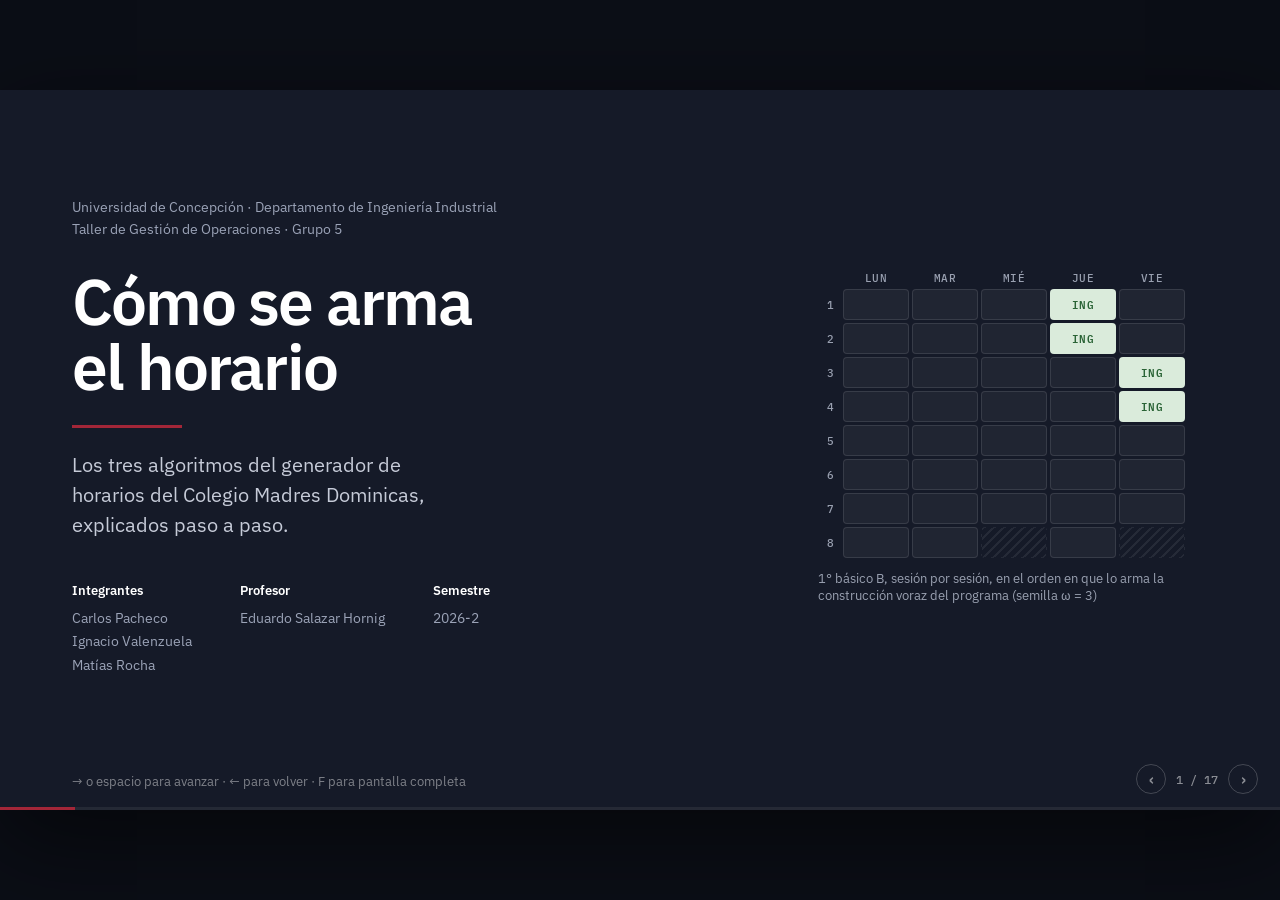
==== commit 253c7d68: "Menu prototipo 2 y re-estructuracion del la pagina notebooks" ====
--- a/documents/Presentacion_Algoritmos_Generador.html
+++ b/documents/Presentacion_Algoritmos_Generador.html
@@ -23,13 +23,15 @@
   --len-b:#DCE5F4; --len-f:#23477F;
   --mat-b:#FAE6C1; --mat-f:#704300;
   --ing-b:#DAEBDB; --ing-f:#2A6336;
+  --esk-b:#B9DCC3; --esk-f:#1B4A27;
   --cna-b:#D2ECE8; --cna-f:#1B5F58;
   --his-b:#EADFD3; --his-f:#5B4430;
   --efi-b:#E6DDF3; --efi-f:#533585;
   --art-b:#E8ECCB; --art-f:#4F5A0E;
   --mus-b:#EFDDEB; --mus-f:#72305D;
   --rel-b:#E1E4EB; --rel-f:#394155;
-  /* bloques fijos (siempre oscuros) */
+  --ori-b:#F6DCC6; --ori-f:#86460F;
+  /* electivos fijos (siempre oscuros) */
   --fix-1:#263049; --fix-2:#3B5675; --fix-3:#5F4D7C;
 }
 
@@ -48,7 +50,7 @@
 h4{font-size:12px;font-weight:600;letter-spacing:.08em;text-transform:uppercase;color:var(--slate)}
 p{font-size:16px;line-height:1.55;color:var(--ink-2)}
 .dark p{color:#C6CBD8}
-.lede{font-size:18px;line-height:1.5;max-width:72ch;margin-top:10px;color:var(--ink-2)}
+.lede{font-size:18px;line-height:1.5;max-width:76ch;margin-top:10px;color:var(--ink-2)}
 .kicker{display:flex;align-items:center;gap:12px;font-size:14px;font-weight:600;color:var(--crimson);letter-spacing:.02em;margin-bottom:10px}
 .kicker::after{content:"";flex:1;height:1px;background:var(--line)}
 .dark .kicker{color:#E4899A}
@@ -82,6 +84,7 @@
 .cell small{display:block;font:400 10.5px/1.2 var(--sans);opacity:.85;margin-top:2px}
 .cell.clash{box-shadow:0 0 0 2px var(--crimson)}
 .cell.clash::before{content:"";position:absolute;top:-5px;right:-5px;width:10px;height:10px;border-radius:50%;background:var(--crimson);border:2px solid var(--paper);z-index:2}
+.cell.soft{box-shadow:0 0 0 2px var(--amber)}
 .cell.dim{opacity:.28}
 .cell.hl{box-shadow:0 0 0 2.5px var(--ink);z-index:1}
 .cell.hl-a{box-shadow:0 0 0 2.5px var(--amber);z-index:1}
@@ -95,15 +98,17 @@
 [data-a=LEN]{--sb:var(--len-b);--sf:var(--len-f)}
 [data-a=MAT]{--sb:var(--mat-b);--sf:var(--mat-f)}
 [data-a=ING]{--sb:var(--ing-b);--sf:var(--ing-f)}
+[data-a=ESK]{--sb:var(--esk-b);--sf:var(--esk-f)}
 [data-a=CNA]{--sb:var(--cna-b);--sf:var(--cna-f)}
 [data-a=HIS]{--sb:var(--his-b);--sf:var(--his-f)}
 [data-a=EFI]{--sb:var(--efi-b);--sf:var(--efi-f)}
 [data-a=ART]{--sb:var(--art-b);--sf:var(--art-f)}
 [data-a=MUS]{--sb:var(--mus-b);--sf:var(--mus-f)}
 [data-a=REL]{--sb:var(--rel-b);--sf:var(--rel-f)}
-[data-a=ORI],[data-a=E1]{--sb:var(--fix-1);--sf:#fff}
-[data-a=E2],[data-a=CIU]{--sb:var(--fix-2);--sf:#fff}
-[data-a=E3],[data-a=FIL]{--sb:var(--fix-3);--sf:#fff}
+[data-a=ORI]{--sb:var(--ori-b);--sf:var(--ori-f)}
+[data-a=E1]{--sb:var(--fix-1);--sf:#fff}
+[data-a=E2]{--sb:var(--fix-2);--sf:#fff}
+[data-a=E3]{--sb:var(--fix-3);--sf:#fff}
 
 .chip{display:inline-flex;align-items:center;gap:6px;padding:2px 9px;border-radius:999px;background:var(--sb,var(--card));color:var(--sf,var(--ink));font:600 13px/1.5 var(--sans);white-space:nowrap}
 .btn{font:600 13px var(--sans);padding:8px 14px;border-radius:6px;border:1px solid var(--line);background:var(--card);color:var(--ink);cursor:pointer;white-space:nowrap}
@@ -114,6 +119,7 @@
 .two{display:grid;grid-template-columns:1fr 1fr;gap:28px}
 figure{margin:0}
 figcaption,.glabel{font:600 12px var(--sans);letter-spacing:.06em;text-transform:uppercase;color:var(--slate);margin-bottom:8px}
+.calc{font:500 13.5px var(--mono);color:var(--ink-2);background:var(--paper);border-radius:6px;padding:6px 10px}
 
 /* ---------- navegación ---------- */
 #nav{position:absolute;left:72px;right:22px;bottom:16px;display:flex;justify-content:space-between;align-items:center;font:500 12px var(--mono);color:var(--slate);z-index:30}
@@ -136,14 +142,14 @@
 .sub{font-size:20px;line-height:1.5;color:#C6CBD8;max-width:30ch;margin-bottom:40px}
 .meta{display:flex;gap:48px;font-size:14px;color:#9BA3B7;line-height:1.7}
 .meta b{display:block;color:#fff;font-size:13px;margin-bottom:4px}
-.hero-fig figcaption{color:var(--slate-2);margin:12px 0 0;text-transform:none;letter-spacing:0;font-weight:400;font-size:13px}
+.hero-fig figcaption{color:var(--slate-2);margin:12px 0 0;text-transform:none;letter-spacing:0;font-weight:400;font-size:13px;max-width:390px}
 .hint{position:absolute;left:72px;bottom:20px;font-size:13px;color:rgba(255,255,255,.45)}
 
 /* ================= S2 problema ================= */
-.facts{display:flex;flex-wrap:wrap;gap:10px;margin-top:18px}
+.facts{display:flex;flex-wrap:wrap;gap:10px;margin-top:16px}
 .facts span{background:var(--card);border-radius:999px;padding:6px 14px;font-size:14px;color:var(--ink-2)}
 .facts b{font-family:var(--mono);color:var(--crimson);margin-right:4px}
-.tl-wrap{margin-top:26px}
+.tl-wrap{margin-top:22px}
 .tl-title{font:600 12px var(--sans);letter-spacing:.06em;text-transform:uppercase;color:var(--slate);margin-bottom:26px}
 .tl{position:relative;height:64px}
 .tb{position:absolute;top:0;height:56px;border-radius:5px;background:var(--ink);color:#fff;padding:7px 8px;display:flex;flex-direction:column;justify-content:space-between;transform-origin:left center;transform:scaleX(0)}
@@ -154,28 +160,34 @@
 .tb.late{background:var(--ink-3);background-image:repeating-linear-gradient(135deg,rgba(255,255,255,.1) 0 2px,transparent 2px 7px)}
 .tl-note{position:absolute;top:-20px;font:500 11.5px var(--sans);color:var(--slate);white-space:nowrap}
 .tl-lunch{position:absolute;top:18px;font:500 11px var(--sans);color:var(--slate);text-align:center}
-.ticks{list-style:none;display:grid;gap:8px;margin-top:10px}
-.ticks li{position:relative;padding-left:24px;font-size:15.5px;line-height:1.45;color:var(--ink-2)}
+.ticks{list-style:none;display:grid;gap:7px;margin-top:10px}
+.ticks li{position:relative;padding-left:22px;font-size:14.5px;line-height:1.42;color:var(--ink-2)}
 .ticks li::before{content:"";position:absolute;left:2px;top:5px;width:11px;height:11px;border-radius:2px;background:var(--crimson)}
+.ticks.built li::before{background:var(--green);border-radius:50%}
 .ticks.soft li::before{background:transparent;border:2px solid var(--amber);border-radius:50%}
-#s2 .two{margin-top:22px}
+.s2r{display:grid;grid-template-columns:1.25fr 1fr .8fr;gap:18px;margin-top:20px}
+.s2r .box{padding:16px 18px}
+.s2r h3{font-size:17px}
+.s2r .w{font:600 12px var(--mono);color:var(--crimson);margin-top:2px}
+.s2r .w.g{color:var(--green)}
+.s2r .w.a{color:var(--amber)}
 
 /* ================= S3 notación ================= */
-.nota{display:grid;grid-template-columns:auto 1fr;gap:44px;margin-top:20px;align-items:start}
+.nota{display:grid;grid-template-columns:auto 1fr;gap:40px;margin-top:20px;align-items:start}
 .nota-l{display:flex;flex-direction:column;gap:14px}
 #s3grid .cell{font:600 12px var(--sans);letter-spacing:0}
-.callout{background:var(--card);border-radius:8px;padding:10px 14px;font-size:14.5px;line-height:1.5;color:var(--ink-2);max-width:470px}
+.callout{background:var(--card);border-radius:8px;padding:10px 14px;font-size:14.5px;line-height:1.55;color:var(--ink-2);max-width:480px;min-height:68px}
 .callout .m{font-size:16px}
-.defs{display:grid;gap:12px}
-.def{display:grid;grid-template-columns:150px 1fr;gap:16px;align-items:baseline;border-top:1px solid var(--line);padding-top:12px}
-.def .sym{font-family:var(--math);font-style:italic;font-size:21px;color:var(--crimson-deep)}
+.defs{display:grid;gap:11px}
+.def{display:grid;grid-template-columns:168px 1fr;gap:16px;align-items:baseline;border-top:1px solid var(--line);padding-top:11px}
+.def .sym{font-family:var(--math);font-style:italic;font-size:20px;color:var(--crimson-deep)}
 .def h3{font-size:16.5px;margin-bottom:3px}
 .def p{font-size:14.5px;line-height:1.5}
-.def ul{list-style:none;display:grid;gap:4px;margin-top:4px}
-.def li{font-size:14.5px;line-height:1.45;color:var(--ink-2)}
+.def ul{list-style:none;display:grid;gap:3px;margin-top:4px}
+.def li{font-size:14px;line-height:1.45;color:var(--ink-2)}
 
 /* ================= S4 fases ================= */
-.phases{display:grid;grid-template-columns:1fr 34px 1fr 34px 1fr;gap:10px;margin-top:26px;align-items:stretch}
+.phases{display:grid;grid-template-columns:1fr 34px 1fr 34px 1fr;gap:10px;margin-top:24px;align-items:stretch}
 .ph{background:var(--card);border-radius:12px;padding:20px 20px 18px;display:flex;flex-direction:column;gap:8px}
 .ph-n{font:600 40px/1 var(--mono);color:var(--crimson)}
 .ph h3{font-size:21px}
@@ -189,56 +201,42 @@
 .arrow::before{content:"";position:absolute;left:2px;right:8px;top:14px;height:2px;background:var(--slate-2)}
 .arrow::after{content:"";position:absolute;right:4px;top:8px;width:12px;height:12px;border-top:2px solid var(--slate-2);border-right:2px solid var(--slate-2);transform:rotate(45deg)}
 .badge-ok{display:inline-flex;align-items:center;gap:6px;font:600 12px var(--sans);color:var(--green)}
+.s4-foot{margin-top:18px;font-size:15px;color:var(--ink-2)}
+.s4-foot b{font-family:var(--mono);color:var(--crimson)}
 
 /* ================= S5 electivos ================= */
-.el-wrap{display:grid;grid-template-columns:auto auto 1fr;gap:34px;margin-top:22px;align-items:start}
-.el-side{display:flex;flex-direction:column;gap:14px}
-.fcard{background:var(--card);border-radius:10px;padding:16px 18px}
+.el-wrap{display:grid;grid-template-columns:auto auto 1fr;gap:30px;margin-top:20px;align-items:start}
+.el-side{display:flex;flex-direction:column;gap:12px;min-width:0}
+.fcard{background:var(--card);border-radius:10px;padding:14px 16px}
 .fc-label{font-size:13px;color:var(--slate);margin-bottom:6px}
-.fc-main{font-size:30px;color:var(--ink);margin-bottom:10px}
-.fc-live{font:500 14px/1.7 var(--mono);color:var(--ink-2);min-height:120px}
-.fc-live .res{margin-top:4px;color:var(--ink)}
-.fc-live .where{font:400 12.5px/1.4 var(--sans);color:var(--slate);margin-top:6px}
-.el-count{display:flex;gap:10px;flex-wrap:wrap}
+.fc-live{font:500 13px/1.6 var(--sans);color:var(--ink-2);min-height:150px}
+.fc-live .hd{display:flex;align-items:center;gap:8px;margin-bottom:6px;font-weight:600;color:var(--ink)}
+.fc-live table{border-collapse:collapse;width:100%}
+.fc-live td{padding:2px 6px 2px 0;font-size:12.5px;line-height:1.35;vertical-align:top}
+.fc-live td.d{font-family:var(--mono);color:var(--slate);white-space:nowrap}
+.el-count{display:flex;gap:8px;flex-wrap:wrap}
 .el-count .chip{font-size:12.5px}
-.el-side p{font-size:14px}
-
-/* ================= S6 lunes tarde y orientación ================= */
-.s6{display:grid;grid-template-columns:1fr 1.15fr;gap:40px;margin-top:22px}
-.s6 h3{margin-bottom:6px}
-.s6 p{font-size:15px;margin-bottom:16px}
-.pair-row{display:flex;gap:22px;align-items:flex-start}
-.leg{list-style:none;display:grid;gap:10px;font-size:13.5px;color:var(--ink-2)}
-.leg li{display:grid;gap:3px}
-.ori-side{display:flex;flex-direction:column;gap:8px;min-width:0}
-.ori-side .m{font-size:22px}
-.foot-note{margin-top:auto;font-size:14.5px;color:var(--slate);border-top:1px solid var(--line);padding-top:12px}
-
-/* ================= S7 sesiones ================= */
-.s7{display:grid;grid-template-columns:560px 1fr;gap:40px;margin-top:20px}
-.mrow{display:grid;grid-template-columns:132px 42px 1fr;align-items:center;height:33px}
+.el-side p{font-size:14px;line-height:1.5}
+
+/* ================= S6 sesiones ================= */
+.s6{display:grid;grid-template-columns:600px 1fr;gap:40px;margin-top:20px}
+.mrow{display:grid;grid-template-columns:150px 42px 1fr;align-items:center;height:32px}
 .mrow .chip{font-size:12.5px;justify-self:start}
 .hrs{font:500 13px var(--mono);color:var(--slate)}
 .sess{display:flex;align-items:center;gap:4px;transition:gap .5s ease}
 .ses{display:inline-flex;align-items:center;gap:4px;padding:0;border-radius:6px;border:1.5px solid transparent;transition:padding .5s ease,border-color .5s ease,gap .5s ease}
 .sq{display:block;width:15px;height:15px;border-radius:3px;background:var(--sb);box-shadow:inset 0 0 0 1px rgba(0,0,0,.08)}
 .ses b{font:600 11px var(--mono);color:var(--sf);max-width:0;overflow:hidden;opacity:0;transition:max-width .5s ease,opacity .4s ease}
-.ses.locked .sq{background:var(--fix-1)}
-.sess em{font-size:12.5px;color:var(--slate);font-style:normal;margin-left:8px}
-#s7.at1 .sess{gap:12px}
-#s7.at1 .ses{padding:3px 5px;border-color:var(--sf);gap:3px}
-#s7.at1 .ses b{max-width:30px;opacity:1}
-#s7.at1 .ses.locked{border-color:var(--fix-1)}
+#s6.at1 .sess{gap:12px}
+#s6.at1 .ses{padding:3px 5px;border-color:var(--sf);gap:3px}
+#s6.at1 .ses b{max-width:30px;opacity:1}
 .rule-card{background:var(--card);border-radius:10px;padding:14px 18px;font-size:14.5px;line-height:1.5;color:var(--ink-2)}
-.queue{display:grid;gap:12px}
-.qg{display:grid;grid-template-columns:150px 1fr;gap:12px;align-items:start}
-.qg h4{padding-top:5px;line-height:1.35}
-.qchips{display:flex;flex-wrap:wrap;gap:5px}
-.q{display:inline-flex;align-items:center;gap:4px;padding:3px 8px;border-radius:5px;background:var(--sb);color:var(--sf);font:600 11.5px var(--mono)}
-.q i{font-style:normal;font-weight:400;opacity:.8}
-.frag.on .q{animation:pop .4s both;animation-delay:calc(var(--i)*45ms)}
-
-/* ================= S8 huecos ================= */
+.tot{display:grid;grid-template-columns:repeat(3,1fr);gap:10px;margin-bottom:14px}
+.tot div{background:var(--card);border-radius:10px;padding:12px 14px}
+.tot b{display:block;font:600 30px/1 var(--mono);color:var(--crimson)}
+.tot span{font-size:13px;color:var(--slate);line-height:1.35;display:block;margin-top:4px}
+
+/* ================= S7 celdas y pares ================= */
 .s8{display:grid;grid-template-columns:auto 1fr;gap:48px;margin-top:20px;align-items:start}
 #gapGrid .cell{font:600 12px var(--sans)}
 .br{position:absolute;border-radius:7px;pointer-events:none;animation:pop .35s both}
@@ -255,86 +253,103 @@
 .key.f2{border:2.5px solid var(--crimson)}
 .key.f1{border:2.5px dashed var(--amber)}
 
-/* ================= S9 penalización ================= */
-.formula{display:flex;align-items:stretch;gap:12px;margin-top:22px}
-.term{background:var(--card);border-radius:10px;padding:14px 16px;flex:1;display:flex;flex-direction:column;gap:8px}
-.term .m{font-size:20px;color:var(--ink)}
-.term span{font-size:14px;line-height:1.45;color:var(--ink-2)}
-.term .w{font:600 12px var(--mono);color:var(--crimson)}
-.op{align-self:center;font:500 24px var(--mono);color:var(--slate)}
-.eq-name{align-self:center;font:600 18px var(--sans);white-space:nowrap}
-.ex-head{display:flex;align-items:center;gap:12px;margin:24px 0 12px;font-size:15px;color:var(--ink-2)}
+/* ================= S8 claves ================= */
+.cf{display:grid;grid-template-columns:repeat(4,1fr);gap:14px;margin-top:20px}
+.cfc{background:var(--card);border-radius:12px;padding:14px 16px;display:flex;flex-direction:column;gap:8px}
+.cfc .sym{font:italic 400 24px/1 var(--math);color:var(--crimson)}
+.cfc h3{font-size:16.5px}
+.cfc p{font-size:13.5px;line-height:1.45}
+.cfc .fx{font:500 12.5px/1.45 var(--mono);color:var(--ink);background:var(--paper);border-radius:6px;padding:6px 9px}
+.ill{height:128px;display:flex;align-items:center;justify-content:center;gap:10px;background:var(--paper);border-radius:8px;position:relative;padding:6px}
+.ill .col{display:flex;flex-direction:column;gap:4px;align-items:center}
+.ill .col span{font:500 10.5px var(--mono);color:var(--slate);white-space:nowrap}
+.ill .cell{width:62px;height:30px}
+.frag.on .ill .clash{animation:shake .4s 2 .5s}
+.tlink{font:500 11px var(--sans);color:var(--crimson);text-align:center;line-height:1.3;position:relative;padding:0 2px}
+.tlink::before,.tlink::after{content:"";display:block;height:2px;background:var(--crimson);margin:4px 0}
+.gymg{display:grid;grid-template-columns:auto auto;gap:5px 8px;align-items:center;font:500 10.5px var(--sans);color:var(--slate)}
+.gymg .cell{width:48px;height:22px;font-size:10px}
+.gymg .slot{display:flex;gap:4px}
+.fcol{display:flex;flex-direction:column;gap:2px;align-items:center}
+.fcol .cell{width:60px;height:12px;font-size:9px}
+.fcol span{font:500 10.5px var(--sans);color:var(--slate);margin-bottom:2px}
+.cf-sum{margin-top:16px;font-size:15.5px;color:var(--ink-2);line-height:1.5}
+.cf-sum .m{font-size:18px}
+
+/* ================= S9 orden ================= */
+.s9{display:grid;grid-template-columns:430px 1fr;gap:36px;margin-top:18px}
+.crit{list-style:none;display:grid;gap:8px;counter-reset:c}
+.crit li{background:var(--card);border-radius:8px;padding:9px 12px 9px 44px;position:relative;font-size:14px;line-height:1.42;color:var(--ink-2)}
+.crit li::before{counter-increment:c;content:counter(c);position:absolute;left:12px;top:9px;font:600 16px var(--mono);color:var(--crimson)}
+.crit li b{color:var(--ink)}
+.qbar-wrap{background:var(--card);border-radius:10px;padding:14px 16px}
+#qbar{position:relative;height:92px}
+#qbar .st{position:absolute;top:42px;height:38px;background:var(--sb)}
+#qbar .mk{position:absolute;top:26px;width:2px;height:58px;background:var(--ink);opacity:0;transition:opacity .3s}
+#qbar.show1b .mk{opacity:1}
+#qbar .mk::before{content:"";position:absolute;top:-7px;left:-4px;border:5px solid transparent;border-top-color:var(--ink)}
+#qbar .seg{position:absolute;top:36px;height:50px;border-left:1.5px dashed var(--slate-2)}
+.qleg{list-style:none;display:grid;grid-template-columns:1fr 1fr;gap:4px 18px;margin-top:6px}
+.qleg li{font-size:13px;line-height:1.4;color:var(--ink-2)}
+.qleg li b{font:600 12px var(--mono);color:var(--crimson);margin-right:6px}
+#qbar .ax{position:absolute;top:0;font:500 11px var(--mono);color:var(--slate)}
+.q1b{margin-top:12px;font-size:14.5px;line-height:1.5;color:var(--ink-2)}
+.q1b .chip{font-size:12px;margin:2px 2px 0 0}
+
+/* ================= S10 elección ================= */
+.formula{display:flex;align-items:stretch;gap:14px;margin-top:18px}
+.term{background:var(--card);border-radius:10px;padding:13px 16px;flex:1;display:flex;flex-direction:column;gap:6px}
+.term .m{font-size:19px;color:var(--ink)}
+.term span{font-size:13.5px;line-height:1.45;color:var(--ink-2)}
+.term ul{list-style:none;display:grid;gap:3px}
+.term li{font-size:13.5px;line-height:1.4;color:var(--ink-2)}
+.term li b{font-family:var(--mono);color:var(--crimson);font-weight:600;margin-right:4px}
+.ex-head{display:flex;align-items:center;gap:12px;margin:18px 0 10px;font-size:15px;color:var(--ink-2);flex-wrap:wrap}
 .cands4{display:grid;grid-template-columns:repeat(4,1fr);gap:12px}
-.cand{background:var(--card);border-radius:10px;padding:14px 16px;display:flex;flex-direction:column;gap:6px;border:2px solid transparent;transition:border-color .4s,opacity .4s}
+.cand{background:var(--card);border-radius:10px;padding:12px 14px;display:flex;flex-direction:column;gap:5px;border:2px solid transparent;transition:border-color .4s,opacity .4s}
 .cand h3{font-size:16px}
-.cand p{font-size:13.5px;line-height:1.45;flex:1}
-.cand .calc{font:500 13px var(--mono);color:var(--slate)}
-.cand .tot{font:600 30px/1 var(--mono)}
-.cand.out{opacity:.55}
-.cand.out .tot{color:var(--slate)}
-#s9.at2 .cand.win{border-color:var(--green)}
-#s9.at2 .cand:not(.win){opacity:.55}
+.cand p{font-size:13px;line-height:1.42;flex:1}
+.cand .calc{font-size:12.5px}
+.cand .tot{font:600 28px/1 var(--mono)}
+.cand .ord{font:500 11.5px var(--mono);color:var(--slate)}
+#s10.at2 .cand.win{border-color:var(--green)}
+#s10.at2 .cand:not(.win){opacity:.55}
 .win-tag{font:600 12px var(--sans);color:var(--green);opacity:0;transition:opacity .4s}
-#s9.at2 .win-tag{opacity:1}
-.s9-rule{margin-top:14px;font-size:15px}
-
-/* ================= S10 simulación voraz ================= */
-.sim{display:grid;grid-template-columns:auto 1fr;gap:34px;margin-top:16px;min-height:0}
+#s10.at2 .win-tag{opacity:1}
+.s10-rule{margin-top:12px;font-size:14.5px;line-height:1.5}
+
+/* ================= S11 simulación voraz ================= */
+.sim{display:grid;grid-template-columns:auto 1fr;gap:30px;margin-top:14px;min-height:0}
 #gB .cell{font:600 12px var(--sans);letter-spacing:0}
 .cell.cand{outline:2px solid var(--cc);outline-offset:-2px;background:var(--cbg)}
 .cell.pen0{--cc:var(--green);--cbg:var(--green-soft)}
 .cell.penL{--cc:var(--amber);--cbg:var(--amber-soft)}
 .cell.penH{--cc:var(--crimson);--cbg:var(--crimson-soft)}
-.cell[data-pen]::after{content:attr(data-pen);position:absolute;top:-8px;right:-8px;min-width:20px;height:18px;padding:0 5px;border-radius:9px;background:var(--cc);color:#fff;font:600 11px/18px var(--mono);z-index:3}
-.sim-r{display:grid;grid-template-columns:1fr 262px;grid-template-rows:auto 1fr auto;gap:14px 22px;min-width:0}
-.now{grid-column:1/-1;background:var(--card);border-radius:10px;padding:12px 16px;display:grid;gap:6px}
+.cell[data-pen]::after{content:attr(data-pen);position:absolute;top:-8px;right:-8px;min-width:20px;height:18px;padding:0 5px;border-radius:9px;background:var(--cc);color:#fff;font:600 10.5px/18px var(--mono);z-index:3}
+.sim-r{display:grid;grid-template-columns:1fr 250px;grid-template-rows:auto 1fr auto;gap:12px 22px;min-width:0}
+.now{grid-column:1/-1;background:var(--card);border-radius:10px;padding:11px 16px;display:grid;gap:5px}
 .now-top{display:flex;align-items:center;gap:12px;flex-wrap:wrap;font-size:14.5px;color:var(--ink-2)}
 .now-k{font:500 12px var(--mono);color:var(--slate);margin-left:auto}
-.note{font-size:13.5px;line-height:1.45;color:var(--slate);min-height:20px}
+.note{font-size:13.5px;line-height:1.45;color:var(--slate);min-height:40px}
 .clist{list-style:none;display:grid;gap:4px;margin-top:8px}
-.clist li{display:flex;justify-content:space-between;align-items:center;background:var(--card);border-radius:6px;padding:5px 10px;font:500 13px var(--mono)}
-.clist li b{min-width:30px;text-align:center;border-radius:9px;color:#fff;font-size:12px;padding:1px 6px}
+.clist li{display:grid;grid-template-columns:70px 1fr auto;gap:8px;align-items:center;background:var(--card);border-radius:6px;padding:5px 10px;font:500 13px var(--mono)}
+.clist li b{min-width:44px;text-align:center;border-radius:9px;color:#fff;font-size:12px;padding:1px 6px}
 .clist li.ch{box-shadow:0 0 0 2px var(--ink)}
-.clist li em{font:600 11px var(--sans);font-style:normal;color:var(--ink);margin-left:auto;margin-right:10px}
-.clist .more{background:transparent;color:var(--slate);font:400 12px var(--sans);padding:2px 10px}
-#gA .cell{font-size:9.5px}
+.clist li em{font:500 11.5px var(--sans);font-style:normal;color:var(--slate);white-space:nowrap;overflow:hidden;text-overflow:ellipsis}
+.clist li.ch em{color:var(--ink);font-weight:600}
+.clist .more{display:block;background:transparent;color:var(--slate);font:400 12px var(--sans);padding:2px 10px}
+#gA .cell{font-size:9px;letter-spacing:0}
 .cell.busy{box-shadow:0 0 0 2px var(--crimson);opacity:1}
 .ctrl{grid-column:1/-1;display:flex;gap:8px;align-items:center;flex-wrap:wrap}
 .ctrl .stat{margin-left:auto;font:500 13px var(--sans);color:var(--ink-2)}
 .ctrl .stat b{font-family:var(--mono);color:var(--crimson)}
-.sim-note{font-size:12px;color:var(--slate);margin-top:10px;max-width:480px;line-height:1.45}
-
-/* ================= S11 conflictos ================= */
-.cf{display:grid;grid-template-columns:repeat(3,1fr);gap:18px;margin-top:24px}
-.cfc{background:var(--card);border-radius:12px;padding:18px 20px;display:flex;flex-direction:column;gap:10px}
-.cfc .sym{font:italic 400 34px/1 var(--math);color:var(--crimson)}
-.cfc h3{font-size:18px}
-.cfc p{font-size:14px;line-height:1.5}
-.ill{height:150px;display:flex;align-items:center;justify-content:center;gap:14px;background:var(--paper);border-radius:8px;position:relative}
-.ill .col{display:flex;flex-direction:column;gap:4px;align-items:center}
-.ill .col span{font:500 11px var(--mono);color:var(--slate)}
-.ill .cell{width:74px;height:34px}
-.frag.on .ill .clash{animation:shake .4s 2 .5s}
-.tlink{font:500 11.5px var(--sans);color:var(--crimson);text-align:center;line-height:1.3;position:relative;padding:0 2px}
-.tlink::before,.tlink::after{content:"";display:block;height:2px;background:var(--crimson);margin:4px 0}
-.gym{display:flex;flex-direction:column;gap:6px;align-items:center}
-.gym-box{display:flex;gap:6px;padding:8px;border:2px solid var(--efi-f);border-radius:8px}
-.gym-box .cell,.gym .over{width:52px;height:30px}
-.gym-l{font:500 11px var(--sans);color:var(--slate)}
-.over{position:absolute;right:16px;top:58px}
-.frag.on .over{animation:shake .4s 3 .6s}
-.calc{font:500 13.5px var(--mono);color:var(--ink-2);background:var(--paper);border-radius:6px;padding:6px 10px}
-.fcol{display:flex;flex-direction:column;gap:3px;align-items:center}
-.fcol .cell{width:58px;height:19px;font-size:10px}
-.fcol span{font:500 11px var(--sans);color:var(--slate);margin-bottom:2px}
-.cf-sum{margin-top:18px;font-size:16px;color:var(--ink-2)}
-.cf-sum .m{font-size:19px}
+.sim-note{font-size:12px;color:var(--slate);margin-top:10px;max-width:470px;line-height:1.45}
 
 /* ================= S12 ciclo ================= */
 .s12{display:grid;grid-template-columns:580px 1fr;gap:36px;margin-top:6px;flex:1;min-height:0}
 .ring{position:relative;width:580px;height:470px}
 .ring svg{position:absolute;inset:0}
-.rn{position:absolute;width:180px;transform:translate(-50%,-50%);background:var(--card);border-radius:10px;padding:9px 12px 10px;box-shadow:0 1px 0 rgba(0,0,0,.04);opacity:0;transition:opacity .4s,background-color .3s,color .3s,transform .3s}
+.rn{position:absolute;width:184px;transform:translate(-50%,-50%);background:var(--card);border-radius:10px;padding:9px 12px 10px;box-shadow:0 1px 0 rgba(0,0,0,.04);opacity:0;transition:opacity .4s,background-color .3s,color .3s,transform .3s}
 .rn.vis{opacity:1}
 .rn.act{background:var(--ink);color:#fff;transform:translate(-50%,-50%) scale(1.05)}
 .rn .n{font:600 11px var(--mono);color:var(--crimson)}
@@ -350,11 +365,11 @@
 @keyframes fadeUp{from{opacity:0;transform:translateY(8px)}to{opacity:1;transform:none}}
 .rd .n{font:600 13px var(--mono);color:var(--crimson);margin-bottom:6px}
 .rd h3{font-size:24px;margin-bottom:10px}
-.rd p{font-size:16.5px;line-height:1.6;margin-bottom:10px}
+.rd p{font-size:16px;line-height:1.6;margin-bottom:10px}
 .rd .fnn{font:500 13px var(--mono);color:var(--slate)}
 
 /* ================= S13 tipos de intercambio ================= */
-.s13{display:grid;grid-template-columns:1fr 1fr;gap:26px;margin-top:20px}
+.s13{display:grid;grid-template-columns:1fr 1fr;gap:26px;margin-top:18px}
 .s13 .box{display:flex;flex-direction:column;gap:12px}
 .s13 .box p{font-size:14.5px}
 .s13 .cell{font:600 12px var(--sans)}
@@ -364,79 +379,89 @@
 .rules li::before{position:absolute;left:0;top:0;font:700 14px/1.45 var(--sans)}
 .rules li.no::before{content:"✕";color:var(--crimson)}
 .rules li.yes::before{content:"✓";color:var(--green)}
-.sw-tag{font:500 12px var(--mono);color:var(--slate)}
+.sw-tag{font:500 12px/1.5 var(--mono);color:var(--slate)}
 
 /* ================= S14 un intercambio ================= */
-.s14{display:grid;grid-template-columns:auto 1fr;gap:36px;margin-top:16px}
-.s14 .grids{display:flex;gap:22px}
-.s14 .cell{font:600 12.5px var(--sans);letter-spacing:0}
-.s14 .cell small{font-size:10.5px}
-.tbadge{margin-top:16px;display:inline-flex;align-items:center;gap:10px;background:var(--card);border-radius:8px;padding:8px 14px;font:500 14px var(--sans)}
-.tbadge b{font:600 22px var(--mono);color:var(--crimson);transition:color .3s}
+.s14{display:grid;grid-template-columns:auto 1fr;gap:32px;margin-top:14px}
+.s14 .grids{display:flex;gap:20px}
+.s14 .cell{font:600 12px var(--sans);letter-spacing:0}
+.s14 .cell small{font-size:10px}
+.tbadge{margin-top:12px;display:inline-flex;align-items:center;gap:10px;background:var(--card);border-radius:8px;padding:7px 14px;font:500 14px var(--sans)}
+.tbadge b{font:600 20px var(--mono);color:var(--crimson);transition:color .3s}
 .tbadge.zero b{color:var(--green)}
-.tabu-tag{margin-top:10px;font:500 13px var(--mono);color:var(--ink-2);background:var(--amber-soft);border-radius:6px;padding:6px 10px;display:inline-block}
-.steps14{display:grid;gap:8px;align-content:start}
-.st{background:var(--card);border-radius:10px;padding:9px 14px;font-size:14px;line-height:1.45;color:var(--ink-2)}
-.st b.h{display:block;color:var(--ink);font-size:14.5px;margin-bottom:2px}
-.dl{display:grid;grid-template-columns:34px 22px 1fr;gap:1px 8px;font-size:13.5px;margin-top:2px;align-items:baseline}
-.dl .m{font-size:16px;color:var(--ink)}
-.dl .v{font:600 14px var(--mono)}
+.tabu-tag{margin-top:8px;font:500 13px var(--mono);color:var(--ink-2);background:var(--amber-soft);border-radius:6px;padding:6px 10px;display:inline-block}
+.steps14{display:grid;gap:7px;align-content:start}
+.st{background:var(--card);border-radius:10px;padding:8px 14px;font-size:13.5px;line-height:1.45;color:var(--ink-2)}
+.st b.h{display:block;color:var(--ink);font-size:14px;margin-bottom:2px}
+.dl{display:grid;grid-template-columns:auto auto 1fr;gap:1px 10px;font-size:13px;margin-top:3px;align-items:baseline}
+.dl .k{font:500 12.5px var(--mono);color:var(--ink)}
+.dl .v{font:600 13px var(--mono)}
+.dl .v.up{color:var(--crimson)}
+.dl .v.dn{color:var(--green)}
 .dl .x{color:var(--slate);font-size:12.5px}
-.dres{margin-top:6px;font:600 15px var(--mono);color:var(--green)}
-
-/* ================= S15 tabú y ε ================= */
-.s15{display:grid;grid-template-columns:660px 1fr;gap:30px;margin-top:14px}
-#land{width:660px;height:372px;display:block}
+.dres{margin-top:5px;font:600 15px var(--mono);color:var(--green)}
+
+/* ================= S15 atascos ================= */
+.s15{display:grid;grid-template-columns:600px 1fr;gap:26px;margin-top:12px}
+#land{width:600px;height:360px;display:block}
 #land .lbl{font:500 12.5px var(--sans);fill:var(--slate)}
 #land .lbl-b{font:600 13px var(--sans);fill:var(--ink)}
 #land .fade{opacity:0;transition:opacity .5s}
 #land .fade.on{opacity:1}
-.s15 .side{display:grid;gap:12px;align-content:start}
-.s15 .box{padding:14px 18px}
-.s15 .box h3{font-size:16.5px;margin-bottom:4px}
-.s15 .box p{font-size:14px}
-.s15 .box .m{font-size:17px}
-
-/* ================= S16 demo ================= */
-.s16{display:grid;grid-template-columns:auto 1fr;gap:34px;margin-top:12px}
-.toyg{display:grid;grid-template-columns:auto auto;gap:14px 24px}
-.toyg figure{padding:6px;border-radius:9px;transition:background-color .25s,box-shadow .25s}
-.toyg figure.cur{background:var(--card);box-shadow:0 0 0 2px var(--ink)}
-.toyg figcaption{margin-bottom:5px}
-.toyg .cell{font:600 10.5px var(--mono);transition:transform .38s cubic-bezier(.5,0,.3,1),box-shadow .2s,background-color .25s}
-.cell.s1{box-shadow:0 0 0 2.5px var(--ink);z-index:2;animation:pulse .8s infinite}
-.cell.s2{box-shadow:0 0 0 2.5px var(--ink);outline:2px dashed var(--paper);outline-offset:-5px;z-index:2}
-.toyr{display:flex;flex-direction:column;gap:12px;min-width:0}
+.s15 .side{display:grid;gap:9px;align-content:start}
+.s15 .box{padding:11px 16px}
+.s15 .box h3{font-size:15.5px;margin-bottom:3px}
+.s15 .box p{font-size:13.5px;line-height:1.48}
+.s15 .box .m{font-size:16px}
+
+/* ================= S16 en vivo ================= */
+.s16{display:grid;grid-template-columns:auto 1fr;gap:28px;margin-top:10px}
+.mosaic{display:grid;grid-template-columns:repeat(7,auto);gap:7px 9px;align-content:start}
+.mosaic figure{padding:3px 4px 4px;border-radius:7px;transition:background-color .25s,box-shadow .25s}
+.mosaic figure.cur{background:var(--card);box-shadow:0 0 0 2px var(--ink)}
+.mosaic figcaption{font:600 9.5px/12px var(--sans);letter-spacing:0;text-transform:none;color:var(--slate);margin-bottom:2px;white-space:nowrap}
+.mosaic figure.bad figcaption{color:var(--crimson)}
+.mosaic .g{gap:1px}
+.mosaic .cell{border-radius:1.5px;font-size:0;border-width:0}
+.mosaic .cell[data-a=""]{border-width:1px}
+.mosaic .cell.clash{box-shadow:0 0 0 1.5px var(--crimson);z-index:2}
+.mosaic .cell.clash::before{display:none}
+.mosaic .cell.soft{box-shadow:0 0 0 1.5px var(--amber);z-index:1}
+.mosaic .cell.mv{box-shadow:0 0 0 2px var(--ink);z-index:3;animation:pop .4s}
+.toyr{display:flex;flex-direction:column;gap:10px;min-width:0}
 .kpis{display:grid;grid-template-columns:repeat(3,1fr);gap:10px}
-.kpi{background:var(--card);border-radius:10px;padding:10px 14px}
-.kpi b{display:block;font:600 30px/1.05 var(--mono);font-variant-numeric:tabular-nums}
+.kpi{background:var(--card);border-radius:10px;padding:9px 14px}
+.kpi b{display:block;font:600 28px/1.05 var(--mono);font-variant-numeric:tabular-nums}
 .kpi span{font-size:12.5px;color:var(--slate)}
 .kpi.t b{color:var(--crimson);transition:color .3s}
 .kpi.t.zero b{color:var(--green)}
-.chartbox{background:var(--card);border-radius:10px;padding:10px 12px 6px}
-#toyChart{width:100%;height:150px;display:block}
-#toyChart text{font:500 10.5px var(--mono);fill:var(--slate)}
-.log{list-style:none;display:grid;gap:3px;font:500 12.5px var(--mono);color:var(--ink-2);min-height:96px}
-.log li{background:var(--card);border-radius:5px;padding:4px 10px;display:flex;gap:8px}
+.chartbox{background:var(--card);border-radius:10px;padding:9px 12px 4px}
+#liveChart{width:100%;height:132px;display:block}
+#liveChart text{font:500 10.5px var(--mono);fill:var(--slate)}
+.log{list-style:none;display:grid;gap:3px;font:500 12px var(--mono);color:var(--ink-2);min-height:104px}
+.log li{background:var(--card);border-radius:5px;padding:4px 10px;display:grid;grid-template-columns:34px 92px 1fr auto;gap:8px;white-space:nowrap}
+.log li span{overflow:hidden;text-overflow:ellipsis}
 .log li:first-child{box-shadow:inset 3px 0 0 var(--ink)}
-.log li .acc{color:var(--green);margin-left:auto}
-.log li .rej{color:var(--slate);margin-left:auto}
-.log li .wrs{color:var(--amber);margin-left:auto}
+.log li .acc{color:var(--green)}
+.log li .wrs{color:var(--crimson)}
+.log li .zer{color:var(--slate)}
+.log li .rnd{color:var(--amber)}
 .done-msg{font:600 14px var(--sans);color:var(--green);min-height:20px}
 
 /* ================= S17 cierre ================= */
 #s17 h2{color:#fff}
-.sum{display:grid;grid-template-columns:repeat(3,1fr);gap:20px;margin-top:28px}
+.sum{display:grid;grid-template-columns:repeat(3,1fr);gap:20px;margin-top:26px}
 .sum article{border-top:3px solid var(--crimson);padding-top:16px}
 .sum .n{font:600 13px var(--mono);color:#E4899A}
 .sum h3{color:#fff;font-size:20px;margin:6px 0 4px}
 .sum .fn{color:var(--slate-2);margin-bottom:10px}
 .sum p{font-size:15px}
-.params{display:grid;grid-template-columns:repeat(5,1fr);gap:2px;margin-top:34px;background:rgba(255,255,255,.08);border-radius:10px;overflow:hidden}
-.params div{background:var(--ink-2);padding:16px 18px}
-.params .m{display:block;font-size:24px;color:#fff}
-.params span{display:block;font-size:13px;color:var(--slate-2);margin-top:4px;line-height:1.4}
-.closing{margin-top:26px;font-size:17px;color:#C6CBD8;max-width:80ch}
+.params{display:grid;grid-template-columns:repeat(6,1fr);gap:2px;margin-top:30px;background:rgba(255,255,255,.08);border-radius:10px;overflow:hidden}
+.params div{background:var(--ink-2);padding:14px 16px}
+.params .m{display:block;font-size:22px;color:#fff;white-space:nowrap}
+.params span{display:block;font-size:12.5px;color:var(--slate-2);margin-top:4px;line-height:1.4}
+.closing{margin-top:24px;font-size:16.5px;color:#C6CBD8;max-width:84ch;line-height:1.55}
+.closing b{color:#fff;font-family:var(--mono);font-weight:500}
 
 @media (prefers-reduced-motion: reduce){
   *,*::before,*::after{animation-duration:.01ms!important;animation-delay:0s!important;transition-duration:.01ms!important}
@@ -462,7 +487,7 @@
     </div>
     <figure class="hero-fig rise" style="--d:.3s">
       <div id="heroGrid"></div>
-      <figcaption>1° básico B, construido bloque a bloque por el algoritmo voraz</figcaption>
+      <figcaption>1° básico B, sesión por sesión, en el orden en que lo arma la construcción voraz del programa (semilla ω = 3)</figcaption>
     </figure>
   </div>
   <div class="hint">→ o espacio para avanzar · ← para volver · F para pantalla completa</div>
@@ -471,34 +496,42 @@
 <!-- ======================= 2 · PROBLEMA ======================= -->
 <section class="slide" id="s2" data-sec="El problema">
   <div class="kicker">El problema</div>
-  <h2>Un horario semanal para 24 cursos</h2>
-  <p class="lede">Para cada curso y cada bloque de la semana hay que decidir qué asignatura se dicta, qué docente la dicta y en qué espacio.</p>
+  <h2>Un horario semanal para 27 cursos</h2>
+  <p class="lede">Para cada curso y cada bloque de la semana hay que decidir qué asignatura se dicta, con qué docente o docentes y en qué espacio.</p>
   <div class="facts">
-    <span><b>24</b>cursos, de 1° básico a 4° medio (A y B)</span>
-    <span><b>5</b>días hábiles</span>
-    <span><b>10</b>bloques como máximo por día</span>
-    <span><b>3</b>cursos a la vez en recintos deportivos</span>
+    <span><b>24</b>cursos regulares, de 1° básico a 4° medio (A y B)</span>
+    <span><b>3</b>niveles de párvulos, solo Ed. Física</span>
+    <span><b>37</b>docentes</span>
+    <span><b>936</b>bloques por asignar</span>
+    <span><b>10</b>bloques de 45 min como máximo por día</span>
   </div>
   <div class="tl-wrap">
     <div class="tl-title">Un día de clases, bloque por bloque</div>
     <div class="tl" id="tl"></div>
   </div>
-  <div class="two">
+  <div class="s2r">
     <div class="box frag" data-f="1">
-      <h3>Reglas obligatorias</h3>
+      <h3>Reglas duras</h3><div class="w">W = 1000 puntos por violación</div>
       <ul class="ticks">
-        <li>Un docente no puede estar en dos cursos en el mismo bloque.</li>
-        <li>Como máximo 3 cursos usan los recintos deportivos al mismo tiempo.</li>
-        <li>Cada asignatura recibe exactamente las horas semanales de su malla.</li>
+        <li>Un docente no atiende a dos cursos en el mismo bloque. Con co-docencia, todos sus docentes deben estar libres.</li>
+        <li>Cada curso tiene a lo más una sesión de cada asignatura por día.</li>
+        <li>Recintos deportivos: un curso por gimnasio de su zona, más uno en el Patio Santo Domingo.</li>
+        <li>La Sala English skills recibe un curso por bloque.</li>
+      </ul>
+    </div>
+    <div class="box frag" data-f="2">
+      <h3>Se cumplen por construcción</h3><div class="w g">nunca se violan</div>
+      <ul class="ticks built">
+        <li>Cada asignatura recibe exactamente las horas de su malla.</li>
         <li>Cada curso usa solo los bloques de su jornada.</li>
+        <li>Los electivos de 3° y 4° medio, a la misma hora en A y B.</li>
+        <li>Los bloques dobles nunca cruzan un recreo.</li>
       </ul>
     </div>
-    <div class="box frag" data-f="2">
-      <h3>Preferencias</h3>
+    <div class="box frag" data-f="3">
+      <h3>Preferencia</h3><div class="w a">1 punto</div>
       <ul class="ticks soft">
-        <li>Clases en bloques dobles de 90 minutos.</li>
-        <li>La misma asignatura repartida en días distintos.</li>
-        <li>Ninguna asignatura en bloques separados dentro de un mismo día.</li>
+        <li>Evitar el Patio Santo Domingo: se usa solo cuando los dos gimnasios ya están ocupados.</li>
       </ul>
     </div>
   </div>
@@ -510,18 +543,19 @@
   <h2>Cómo leer la notación del pseudocódigo</h2>
   <div class="nota">
     <div class="nota-l">
-      <figure><figcaption>Extracto del horario de 1° básico B</figcaption><div id="s3grid"></div></figure>
+      <figure><figcaption>Extracto del horario final de 1° básico B</figcaption><div id="s3grid"></div></figure>
       <div class="callout" id="s3call"></div>
     </div>
     <div class="defs">
-      <div class="def"><div class="sym">s = (d, b)</div><div><h3>Bloque</h3><p>Un día <span class="m">d</span> y un número de bloque <span class="m">b</span> entre 1 y 10. Cada bloque dura 45 minutos (40 en la tarde).</p></div></div>
-      <div class="def frag" data-f="1"><div class="sym">ℓ = (a, p, e)</div><div><h3>Lección</h3><p>Asignatura, docente y espacio (Aula, Gimnasio o Sala Electivos). <span class="m">X<sub>c</sub>(s) = ℓ</span> dice que el curso <span class="m">c</span> tiene la lección <span class="m">ℓ</span> en el bloque <span class="m">s</span>.</p></div></div>
-      <div class="def frag" data-f="2"><div class="sym">M<sub>c</sub></div><div><h3>Malla curricular</h3><p>Lo que el curso debe recibir cada semana, como tuplas (asignatura, horas, docente, espacio). El horario final cubre exactamente esas horas.</p></div></div>
-      <div class="def frag" data-f="3"><div class="sym">T, G, N</div><div><h3>Contadores</h3><ul>
-        <li><span class="m">T(s, p)</span>: cursos que tienen al docente <span class="m">p</span> en el bloque <span class="m">s</span>. Más de uno es un choque.</li>
-        <li><span class="m">G(s)</span>: cursos en recintos deportivos en <span class="m">s</span>. El máximo es <span class="m">κ</span> = 3.</li>
-        <li><span class="m">N<sub>c</sub>(d, a)</span>: bloques de la asignatura <span class="m">a</span> que el curso <span class="m">c</span> tiene el día <span class="m">d</span>.</li>
-      </ul><p class="tiny">Se actualizan con cada asignación, así los choques se revisan al instante sin recorrer todo el horario.</p></div></div>
+      <div class="def"><div class="sym">s = (d, b)</div><div><h3>Bloque</h3><p>Un día <span class="m">d</span> y un número de bloque <span class="m">b</span> entre 1 y 10. Cada bloque dura 45 minutos.</p></div></div>
+      <div class="def frag" data-f="1"><div class="sym">σ = (c, a, P, e, λ)</div><div><h3>Sesión</h3><p>Curso, asignatura, docentes, espacio y largo <span class="m">λ</span>: 2 bloques (90 min) o 1 (45 min). <span class="m">pos(σ)</span> son los bloques que ocupa.</p></div></div>
+      <div class="def frag" data-f="2"><div class="sym">M<sub>c</sub></div><div><h3>Malla curricular</h3><p>Lo que el curso debe recibir cada semana, como tuplas (asignatura, horas, docentes, espacio). Cada tupla se corta en sesiones.</p></div></div>
+      <div class="def frag" data-f="3"><div class="sym">D, F, G, R</div><div><h3>Claves de restricción</h3><ul>
+        <li><span class="m">D(p, s)</span>: sesiones con el docente <span class="m">p</span> en el bloque <span class="m">s</span>.</li>
+        <li><span class="m">F(c, d, f)</span>: sesiones del curso <span class="m">c</span> de la asignatura <span class="m">f</span> el día <span class="m">d</span>.</li>
+        <li><span class="m">G(s)</span>: sesiones de Ed. Física en el bloque <span class="m">s</span>.</li>
+        <li><span class="m">R(r, s)</span>: sesiones en la sala <span class="m">r</span> (English skills) en <span class="m">s</span>.</li>
+      </ul><p class="tiny">occ(k) son las sesiones registradas en la clave k. Se actualizan con cada movimiento, así el costo se recalcula al instante sin recorrer todo el horario.</p></div></div>
     </div>
   </div>
 </section>
@@ -530,154 +564,170 @@
 <section class="slide" id="s4" data-sec="Visión general">
   <div class="kicker">Visión general</div>
   <h2>El método trabaja en tres fases</h2>
-  <p class="lede">Cada fase recibe el horario que dejó la anterior. El programa las ejecuta en orden dentro de <span class="mono">GenerarHorario</span>.</p>
+  <p class="lede">Cada fase recibe el horario que dejó la anterior. <span class="mono">MotorHorarios.generar()</span> las ejecuta en orden.</p>
   <div class="phases">
     <article class="ph">
       <div class="ph-n">1</div>
-      <h3>Fijar lo que no se mueve</h3>
-      <div class="fn">BloquesFijos</div>
-      <p>Reserva los electivos de 3° y 4° medio, el lunes tarde de 3° medio y la Orientación de 1° a 4° básico.</p>
-      <div class="thumb"><div id="th1"></div><span>Ej.: 3° medio A, solo con sus bloques fijos</span></div>
+      <h3>Preparar</h3>
+      <div class="fn">Preparar</div>
+      <p>Fija las franjas de electivos de 3° y 4° medio y corta la malla de cada curso en sesiones dobles y simples.</p>
+      <div class="thumb"><div id="th1"></div><span>Ej.: 3° medio A, solo con sus electivos fijos</span></div>
     </article>
     <div class="arrow frag" data-f="1"></div>
     <article class="ph frag" data-f="1">
       <div class="ph-n">2</div>
       <h3>Llenar rápido</h3>
       <div class="fn">ConstrucciónVoraz</div>
-      <p>Completa cada curso sesión por sesión, eligiendo siempre el hueco con menor penalización. Queda completo, pero puede tener choques.</p>
-      <div class="thumb"><div id="th2"></div><span>Ej.: 1° básico B, con 2 choques de docente</span></div>
+      <p>Ubica las sesiones de todos los cursos, de la más difícil a la más fácil, cada una donde menos sube el costo. Queda completo, pero con violaciones.</p>
+      <div class="thumb"><div id="th2"></div><span id="th2t"></span></div>
     </article>
     <div class="arrow frag" data-f="2"></div>
     <article class="ph frag" data-f="2">
       <div class="ph-n">3</div>
       <h3>Reparar</h3>
       <div class="fn">MinConflictosTabú</div>
-      <p>Intercambia lecciones dentro de cada curso hasta que no quedan choques de docentes, sobrecupo deportivo ni asignaturas fragmentadas.</p>
-      <div class="thumb"><div id="th3"></div><span class="badge-ok">✓ Mismo curso, sin choques</span></div>
+      <p>Intercambia sesiones dentro de cada curso hasta que el costo llega a 0: sin choques, sin repeticiones y sin sobrecupo.</p>
+      <div class="thumb"><div id="th3"></div><span class="badge-ok">✓ Mismo curso, sin violaciones</span></div>
     </article>
   </div>
+  <p class="s4-foot frag" data-f="2" id="s4foot"></p>
 </section>
 
 <!-- ======================= 5 · ELECTIVOS ======================= -->
-<section class="slide" id="s5" data-sec="Fase 1 · Bloques fijos">
-  <div class="kicker">Fase 1 de 3 · Bloques fijos</div>
-  <h2>Electivos sincronizados en 3° y 4° medio</h2>
-  <p class="lede">Las secciones A y B comparten sus electivos, así que deben tenerlos a la misma hora. Se reservan 18 bloques por nivel y tres electivos se turnan de a dos bloques.</p>
+<section class="slide" id="s5" data-sec="Fase 1 · Preparar">
+  <div class="kicker">Fase 1 de 3 · Preparar</div>
+  <h2>Electivos fijos y sincronizados en 3° y 4° medio</h2>
+  <p class="lede">En 3° y 4° medio los estudiantes de A y B se mezclan en grupos de electivos, así que ambas secciones los tienen a la misma hora. Hay tres franjas por nivel, de 6 horas cada una, en tres periodos dobles tomados de la grilla oficial 2026.</p>
   <div class="el-wrap">
     <figure><figcaption>3° medio A y B</figcaption><div id="el3"></div></figure>
     <figure><figcaption>4° medio A y B</figcaption><div id="el4"></div></figure>
     <div class="el-side">
       <div class="fcard">
-        <div class="fc-label">Electivo que va en el bloque número <span class="m">k</span> de la lista</div>
-        <div class="fc-main m">j = ⌊k / 2⌋ mod 3 + 1</div>
+        <div class="fc-label">Periodo que se está fijando</div>
         <div class="fc-live" id="elLive"></div>
       </div>
-      <p><b>Orden de la lista.</b> 3° medio: martes a viernes, bloques 1 a 4, y después lunes 7 y 8. 4° medio: martes a viernes, bloques 5 a 8, y después lunes 9 y 10.</p>
+      <p>Cada periodo es <b>una sola sesión fija</b> con todos los docentes de la franja. En la clave <span class="m">D</span> cuenta como un solo grupo, así que atender a A y B a la vez no es un choque.</p>
       <div class="el-count" id="elCount"></div>
       <div><button class="btn" id="elReplay">↺ Repetir animación</button></div>
     </div>
   </div>
 </section>
 
-<!-- ======================= 6 · LUNES TARDE Y ORIENTACIÓN ======================= -->
-<section class="slide" id="s6" data-sec="Fase 1 · Bloques fijos">
-  <div class="kicker">Fase 1 de 3 · Bloques fijos</div>
-  <h2>Lunes tarde de 3° medio y Orientación en básica</h2>
+<!-- ======================= 6 · SESIONES ======================= -->
+<section class="slide" id="s6" data-sec="Fase 1 · Preparar">
+  <div class="kicker">Fase 1 de 3 · Preparar</div>
+  <h2>De la malla a una lista de sesiones</h2>
+  <p class="lede">Cada asignatura de <span class="m">h</span> horas se corta en ⌊<span class="m">h</span>/2⌋ sesiones dobles de 90 minutos y, si <span class="m">h</span> es impar, una simple de 45. Cada sesión guarda su curso, asignatura, docentes y espacio.</p>
   <div class="s6">
     <div>
-      <h3>Lunes tarde en 3° medio</h3>
-      <p>Los bloques 9 y 10 del lunes se fijan con una asignatura distinta en cada sección.</p>
-      <div class="pair-row">
-        <div id="lt"></div>
-        <ul class="leg">
-          <li><span><span class="chip" data-a="CIU">Ed. Ciudadana</span></span><span>3° medio A · Prof. Historia 3</span></li>
-          <li><span><span class="chip" data-a="FIL">Filosofía</span></span><span>3° medio B · Prof. Filosofía</span></li>
-          <li><span><span class="chip" data-a="E3">Electivo 3</span></span><span>fijado en la diapositiva anterior</span></li>
-        </ul>
-      </div>
-    </div>
-    <div>
-      <h3>Orientación de 1° a 4° básico</h3>
-      <p>Un bloque por semana, siempre el bloque 7 (13:00–13:40), con el profesor jefe del curso. El día rota según la posición <span class="m">i</span> del curso en la lista.</p>
-      <div class="pair-row">
-        <div id="ori"></div>
-        <div class="ori-side">
-          <div class="m">día = Ω[ i mod 4 ]</div>
-          <div class="tiny">Ω = (miércoles, jueves, viernes, martes)</div>
-          <div class="fc-live" id="oriLive"></div>
-        </div>
-      </div>
-    </div>
-  </div>
-  <p class="foot-note">Estos bloques se registran antes que todo lo demás. Desde aquí en adelante ningún algoritmo los mueve.</p>
+      <figure><figcaption id="mallaT">Malla de 1° básico B</figcaption><div id="malla"></div></figure>
+    </div>
+    <div class="frag" data-f="2">
+      <div class="tot" id="s6tot"></div>
+      <div class="rule-card">Los electivos no se cortan: ya son sesiones fijas. En párvulos todas las sesiones son simples, para que sus 2 horas de Ed. Física caigan en días distintos. English skills y Artes/Música en media tienen dos docentes (co-docencia).</div>
+    </div>
+  </div>
 </section>
 
-<!-- ======================= 7 · SESIONES ======================= -->
-<section class="slide" id="s7" data-sec="Fase 2 · Construcción voraz">
-  <div class="kicker">Fase 2 de 3 · Construcción voraz</div>
-  <h2>De la malla a una lista de sesiones</h2>
-  <p class="lede">Para cada asignatura se restan las horas que ya fijó la fase 1. Lo que falta se corta en sesiones dobles de 90 minutos; si sobra una hora, queda una sesión simple de 45.</p>
-  <div class="s7">
-    <div>
-      <figure><figcaption>Malla de 1° básico B (36 horas)</figcaption><div id="malla"></div></figure>
-    </div>
-    <div class="frag" data-f="2">
-      <div class="queue" id="queue"></div>
-      <div class="rule-card" style="margin-top:16px">Primero va lo más difícil de ubicar: Educación Física depende del gimnasio, que tiene cupo para 3 cursos, y las troncales son las asignaturas con más horas. Se ubican todas las dobles y después las simples.</div>
-    </div>
-  </div>
-</section>
-
-<!-- ======================= 8 · HUECOS ======================= -->
-<section class="slide" id="s8" data-sec="Fase 2 · Construcción voraz">
-  <div class="kicker">Fase 2 de 3 · Construcción voraz</div>
-  <h2>Dónde caben: pares dobles y bloques sueltos</h2>
+<!-- ======================= 7 · CELDAS Y PARES ======================= -->
+<section class="slide" id="s7" data-sec="Fase 1 · Preparar">
+  <div class="kicker">Fase 1 de 3 · Preparar</div>
+  <h2>Dónde caben: pares y celdas</h2>
   <div class="s8">
-    <figure><figcaption>1° básico B · huecos libres</figcaption><div id="gapGrid"></div></figure>
+    <figure><figcaption>1° básico B · celdas movibles</figcaption><div id="gapGrid"></div></figure>
     <div>
       <div class="counters">
-        <div class="ctr c2"><b id="f2n">0</b><span><span class="key f2"></span><span class="m">F</span><sub>2</sub> pares dobles libres</span></div>
-        <div class="ctr c1"><b id="f1n">0</b><span><span class="key f1"></span><span class="m">F</span><sub>1</sub> bloques sueltos</span></div>
+        <div class="ctr c2"><b id="f2n">0</b><span><span class="key f2"></span>pares de <span class="m">Π</span><sub>c</sub></span></div>
+        <div class="ctr c1"><b id="f1n">0</b><span><span class="key f1"></span>celdas sin par</span></div>
       </div>
-      <p>El algoritmo recorre cada día mirando los pares (1-2), (3-4), (5-6), (7-8) y (9-10). Si los dos bloques están libres, el par entra a <span class="m">F</span><sub>2</sub>. Si solo uno está libre, o el curso no tiene el segundo bloque, ese bloque entra a <span class="m">F</span><sub>1</sub>.</p>
-      <p>Los pares calzan con los recreos, que caen después de los bloques 2, 4, 6 y 8. Por eso un bloque doble nunca queda cortado por un recreo.</p>
-      <p class="tiny">En 1° básico B el bloque 8 solo existe el lunes, y el jueves 7 ya lo ocupa Orientación (fase 1). Resultado: 16 pares para las 16 sesiones dobles y 3 bloques sueltos para las 3 simples.</p>
+      <p><span class="m">V</span><sub>c</sub> son las celdas movibles del curso: su jornada sin los bloques fijos. <span class="m">Π</span><sub>c</sub> son los pares (1‑2), (3‑4), (5‑6), (7‑8) y (9‑10) con sus dos celdas en <span class="m">V</span><sub>c</sub>.</p>
+      <p>Una sesión doble solo puede ocupar un par completo; una simple, cualquier celda. Los recreos caen después de los bloques 2, 4, 6 y 8, así que un doble nunca queda cortado por un recreo.</p>
+      <p class="tiny" id="s7note"></p>
     </div>
   </div>
 </section>
 
-<!-- ======================= 9 · PENALIZACIÓN ======================= -->
+<!-- ======================= 8 · CLAVES DE COSTO ======================= -->
+<section class="slide" id="s8" data-sec="Función de costo">
+  <div class="kicker">La función de costo</div>
+  <h2>Una sola función de costo, separada en claves</h2>
+  <p class="lede">Cada clave junta las sesiones que compiten por un mismo recurso. Si hay más sesiones de las que el recurso admite, la clave cuesta <span class="m">W</span> = 1000 por cada sesión de más.</p>
+  <div class="cf">
+    <div class="cfc">
+      <div class="sym">D(p, s)</div><h3>Docente en un bloque</h3>
+      <div class="ill" id="illD"></div>
+      <div class="fx">W · (grupos − 1)</div>
+      <p id="illDt"></p>
+    </div>
+    <div class="cfc frag" data-f="1">
+      <div class="sym">F(c, d, f)</div><h3>Asignatura en un día</h3>
+      <div class="ill" id="illF"></div>
+      <div class="fx">W · (sesiones − 1)</div>
+      <p id="illFt"></p>
+    </div>
+    <div class="cfc frag" data-f="2">
+      <div class="sym">G(s)</div><h3>Recintos deportivos</h3>
+      <div class="ill" id="illG"></div>
+      <div class="fx">x = exceso Gim. A + Gim. B<br>W · máx(0, x − 1) + mín(x, 1)</div>
+      <p id="illGt"></p>
+    </div>
+    <div class="cfc frag" data-f="3">
+      <div class="sym">R(r, s)</div><h3>Sala English skills</h3>
+      <div class="ill" id="illR"></div>
+      <div class="fx">W · máx(0, sesiones − 1)</div>
+      <p id="illRt"></p>
+    </div>
+  </div>
+  <p class="cf-sum frag" data-f="4" id="s8sum"></p>
+</section>
+
+<!-- ======================= 9 · ORDEN ======================= -->
 <section class="slide" id="s9" data-sec="Fase 2 · Construcción voraz">
   <div class="kicker">Fase 2 de 3 · Construcción voraz</div>
-  <h2>Cómo elige el hueco: la penalización</h2>
-  <div class="formula">
-    <div class="eq-name">Penalización =</div>
-    <div class="term"><div class="m">500 · [ N<sub>c</sub>(d, a) &gt; 0 ]</div><span>500 puntos si el curso ya tiene esa asignatura ese día.</span><div class="w">lo más grave</div></div>
-    <div class="op">+</div>
-    <div class="term"><div class="m">Σ<sub>s</sub> | T(s, p) |</div><span>1 punto por cada curso que ya tiene a ese docente en el bloque.</span><div class="w">choque de docente</div></div>
-    <div class="op">+</div>
-    <div class="term"><div class="m">Σ<sub>s</sub> 15 · [ gimnasio lleno ]</div><span>15 puntos por bloque si es Ed. Física y ya hay 3 cursos en recintos deportivos.</span><div class="w">cupo deportivo</div></div>
-  </div>
-  <div class="frag" data-f="1">
-    <div class="ex-head">Ejemplo: ubicar <span class="chip" data-a="ING">Inglés · doble · Prof. Inglés 1</span> en 1° básico B</div>
-    <div class="cands4">
-      <div class="cand out"><h3>Lunes 1–2</h3><p>El curso ya tiene Inglés el lunes. Se descarta en el primer filtro.</p><div class="calc">500 + 0 + 0</div><div class="tot">500</div></div>
-      <div class="cand"><h3>Martes 3–4</h3><p>1° básico A tiene Inglés con el mismo docente en los dos bloques.</p><div class="calc">0 + (1 + 1) + 0</div><div class="tot">2</div></div>
-      <div class="cand"><h3>Viernes 5–6</h3><p>El docente está ocupado con otro curso en el bloque 6.</p><div class="calc">0 + (0 + 1) + 0</div><div class="tot">1</div></div>
-      <div class="cand win"><h3>Jueves 1–2</h3><p>Día sin Inglés y docente libre en ambos bloques.</p><div class="calc">0 + (0 + 0) + 0</div><div class="tot">0 <span class="win-tag">✓ elegido</span></div></div>
-    </div>
-  </div>
-  <p class="s9-rule frag" data-f="2">Gana el menor puntaje. Los candidatos se revisan en orden aleatorio y el primero con 0 se toma de inmediato. El azar usa una semilla fija (<span class="m">ω</span> = 3), así cada ejecución da el mismo horario.</p>
+  <h2>Primero lo más difícil de ubicar</h2>
+  <p class="lede">Las sesiones movibles de todos los cursos forman una sola cola. Se ordena una vez y se recorre de principio a fin, sin volver atrás.</p>
+  <div class="s9">
+    <ol class="crit">
+      <li><b>Dobles antes que simples.</b> Un doble necesita un par libre; una simple cabe en cualquier celda.</li>
+      <li><b>Más docentes primero.</b> Con co-docencia, todos deben estar libres a la vez.</li>
+      <li><b>Docente con más carga primero.</b> Sus bloques libres se acaban antes.</li>
+      <li><b>Ed. Física antes.</b> Los recintos deportivos son pocos.</li>
+      <li><b>Desempate al azar</b>, con la semilla fija <span class="m">ω</span> = 3.</li>
+    </ol>
+    <div class="frag" data-f="1">
+      <div class="qbar-wrap"><h4 id="qbarT">La cola real</h4><div id="qbar"></div><ul class="qleg" id="qleg"></ul></div>
+      <p class="q1b frag" data-f="2" id="q1b"></p>
+    </div>
+  </div>
 </section>
 
-<!-- ======================= 10 · SIMULACIÓN VORAZ ======================= -->
+<!-- ======================= 10 · CÓMO ELIGE ======================= -->
 <section class="slide" id="s10" data-sec="Fase 2 · Construcción voraz">
   <div class="kicker">Fase 2 de 3 · Construcción voraz</div>
-  <h2>Construyendo 1° básico B, sesión por sesión</h2>
+  <h2>Cómo elige la posición: lo que menos sube el costo</h2>
+  <div class="formula">
+    <div class="term" style="flex:1.15"><div class="m">Δ(σ, S) = Σ<sub>k ∈ Claves(σ, S)</sub> [ costo(k) con σ − costo(k) sin σ ]</div><span>Para cada posición libre <span class="m">S</span> se calcula cuánto subiría el costo total si la sesión <span class="m">σ</span> quedara ahí. Solo cambian las claves que toca <span class="m">σ</span>.</span></div>
+    <div class="term"><ul>
+      <li><b>+1000</b>por cada bloque en que un docente ya está con otro curso</li>
+      <li><b>+1000</b>si el curso ya tiene esa asignatura ese día</li>
+      <li><b>+1</b> o <b>+1000</b>si los gimnasios están llenos (patio o sobrecupo)</li>
+    </ul></div>
+  </div>
+  <div class="frag" data-f="1">
+    <div class="ex-head" id="s10head"></div>
+    <div class="cands4" id="s10cands"></div>
+  </div>
+  <p class="s10-rule frag" data-f="2" id="s10rule"></p>
+</section>
+
+<!-- ======================= 11 · SIMULACIÓN VORAZ ======================= -->
+<section class="slide" id="s11" data-sec="Fase 2 · Construcción voraz">
+  <div class="kicker">Fase 2 de 3 · Construcción voraz</div>
+  <h2>Construyendo 1° básico B, con la traza real</h2>
   <div class="sim">
     <div>
       <figure><figcaption>1° básico B</figcaption><div id="gB"></div></figure>
-      <p class="sim-note">Simulación en el navegador con el mismo procedimiento del pseudocódigo. Los empates se sortean con otro generador aleatorio, así que el resultado exacto puede diferir del programa en Python.</p>
+      <p class="sim-note">Datos exportados de la ejecución real de <span class="mono">MotorHorarios</span> con ω = 3. Entre una sesión de 1° básico B y la siguiente, el programa ubica sesiones de otros cursos: por eso la agenda del docente va cambiando.</p>
     </div>
     <div class="sim-r">
       <div class="now">
@@ -685,11 +735,11 @@
         <div class="note" id="gNote"></div>
       </div>
       <div>
-        <h4 id="gCh">Candidatos, de menor a mayor penalización</h4>
+        <h4 id="gCh">Candidatos, de menor a mayor Δ</h4>
         <ul class="clist" id="gC"></ul>
       </div>
       <div>
-        <figure><figcaption>1° básico A (ya construido)</figcaption><div id="gA"></div></figure>
+        <figure><figcaption id="gAT">Agenda del docente</figcaption><div id="gA"></div></figure>
         <p class="tiny" id="gRef" style="margin-top:8px"></p>
       </div>
       <div class="ctrl">
@@ -700,50 +750,6 @@
       </div>
     </div>
   </div>
-</section>
-
-<!-- ======================= 11 · CONFLICTOS ======================= -->
-<section class="slide" id="s11" data-sec="Fase 3 · Reparación">
-  <div class="kicker">Fase 3 de 3 · Reparación</div>
-  <h2>Qué cuenta como conflicto</h2>
-  <p class="lede">La construcción voraz decide cada curso por separado, así que deja algunos problemas. La fase 3 los mide con tres números y trabaja hasta dejarlos en cero.</p>
-  <div class="cf">
-    <div class="cfc">
-      <div class="sym">t</div>
-      <h3>Choque de docente</h3>
-      <div class="ill">
-        <div class="col"><span>1° básico A</span><div class="cell clash" data-a="ING">ING</div></div>
-        <div class="tlink">Prof. Inglés 1<br>martes 3</div>
-        <div class="col"><span>1° básico B</span><div class="cell clash" data-a="ING">ING</div></div>
-      </div>
-      <p>Por cada bloque y docente se suman los cursos de más.</p>
-      <div class="calc">|T(s, p)| − 1 = 2 − 1 = 1</div>
-    </div>
-    <div class="cfc frag" data-f="1">
-      <div class="sym">g</div>
-      <h3>Sobrecupo deportivo</h3>
-      <div class="ill">
-        <div class="gym">
-          <div class="gym-box"><div class="cell" data-a="EFI">5°A</div><div class="cell" data-a="EFI">6°B</div><div class="cell" data-a="EFI">7°A</div></div>
-          <div class="gym-l">recintos deportivos · cupo 3</div>
-        </div>
-        <div class="cell clash over" data-a="EFI">8°B</div>
-      </div>
-      <p>Cada curso sobre el cupo de 3 suma 5 puntos.</p>
-      <div class="calc">5 · (4 − 3) = 5</div>
-    </div>
-    <div class="cfc frag" data-f="2">
-      <div class="sym">f</div>
-      <h3>Asignatura fragmentada</h3>
-      <div class="ill">
-        <div class="fcol"><span>martes ✕</span><div class="cell clash" data-a="MAT">MAT</div><div class="cell" data-a="LEN">LEN</div><div class="cell" data-a="LEN">LEN</div><div class="cell clash" data-a="MAT">MAT</div><div class="cell" data-a="ING">ING</div></div>
-        <div class="fcol"><span>martes ✓</span><div class="cell ok" data-a="MAT">MAT</div><div class="cell ok" data-a="MAT">MAT</div><div class="cell" data-a="LEN">LEN</div><div class="cell" data-a="LEN">LEN</div><div class="cell" data-a="ING">ING</div></div>
-      </div>
-      <p>Suma 1 por cada día en que una asignatura tiene más de dos bloques, o dos bloques que no van seguidos.</p>
-      <div class="calc">(martes, Matemática) → 1</div>
-    </div>
-  </div>
-  <p class="cf-sum frag" data-f="3"><span class="m">Conflictos() = (t, g, f)</span>. El horario es factible cuando los tres valen 0.</p>
 </section>
 
 <!-- ======================= 12 · CICLO ======================= -->
@@ -757,22 +763,22 @@
         <g id="ringArrows" fill="none" stroke="var(--slate-2)" stroke-width="2" stroke-linecap="round" stroke-linejoin="round"></g>
         <circle id="ringDot" r="9" fill="var(--crimson)" stroke="var(--paper)" stroke-width="3" cx="290" cy="55"/>
       </svg>
-      <div class="rn" data-n="1"><div class="n">1</div><b>Medir conflictos</b><span>calcular (t, g, f)</span></div>
-      <div class="rn" data-n="2"><div class="n">2</div><b>Elegir un curso</b><span>al azar entre los que chocan</span></div>
-      <div class="rn" data-n="3"><div class="n">3</div><b>Elegir un bloque s₁</b><span>uno que esté en conflicto</span></div>
-      <div class="rn" data-n="4"><div class="n">4</div><b>Mejor intercambio</b><span>dentro del curso, con su Δ</span></div>
-      <div class="rn" data-n="5"><div class="n">5</div><b>¿Aceptar?</b><span>si Δ ≤ 0, o un 5 % si empeora</span></div>
-      <div class="rn" data-n="6"><div class="n">6</div><b>Marcar tabú</b><span>no deshacerlo en 15 vueltas</span></div>
-      <div class="ring-c">se repite hasta<b>0 conflictos</b>o hasta <span class="m">K</span> = 10 000 iteraciones</div>
+      <div class="rn" data-n="1"><div class="n">1</div><b>¿Terminar?</b><span>costo 0, o factible y estancado</span></div>
+      <div class="rn" data-n="2"><div class="n">2</div><b>Elegir una clave</b><span>al azar entre las violadas</span></div>
+      <div class="rn" data-n="3"><div class="n">3</div><b>Elegir una sesión</b><span>movible, de esa clave</span></div>
+      <div class="rn" data-n="4"><div class="n">4</div><b>Mejor vecino</b><span>todos los intercambios, con su Δ</span></div>
+      <div class="rn" data-n="5"><div class="n">5</div><b>Aplicar y marcar tabú</b><span>aunque empeore; 10 a 20 pasos</span></div>
+      <div class="rn" data-n="6"><div class="n">6</div><b>Guardar la mejor</b><span>y reiniciar si se estanca</span></div>
+      <div class="ring-c">se repite hasta<b>costo 0</b>o hasta <span class="m">K</span> = 150 000 pasos</div>
     </div>
     <div class="rdet">
-      <div class="rd" data-n="1"><div class="n">Paso 1</div><h3>Medir los conflictos</h3><p>Se calcula <span class="m">(t, g, f)</span>: choques de docentes, sobrecupo deportivo y asignaturas fragmentadas. Si los tres son 0, el horario es factible y la búsqueda termina.</p><div class="fnn">Conflictos()</div></div>
-      <div class="rd" data-n="2"><div class="n">Paso 2</div><h3>Elegir un curso</h3><p>Se arma una lista con los cursos de cada choque, repetidos tantas veces como choques tengan, y se saca uno al azar. El curso con más problemas sale más seguido.</p><p>Si ya no hay choques, se elige entre los cursos con asignaturas fragmentadas.</p></div>
-      <div class="rd" data-n="3"><div class="n">Paso 3</div><h3>Elegir un bloque <span class="m">s</span>₁</h3><p>Dentro del curso se toma al azar un bloque en choque. Si no hay, uno fragmentado. Si tampoco hay, cualquiera.</p><p>Los bloques fijos de la fase 1 nunca se eligen.</p></div>
-      <div class="rd" data-n="4"><div class="n">Paso 4</div><h3>Buscar el mejor intercambio</h3><p>Se prueba cambiar <span class="m">s</span>₁ por otros bloques del mismo curso y se calcula <span class="m">Δ</span>, cuánto cambiaría el costo. Apenas aparece un <span class="m">Δ</span> negativo, se toma ese.</p><div class="fnn">MejorMovimiento · DeltaIntercambio</div></div>
-      <div class="rd" data-n="5"><div class="n">Paso 5</div><h3>Decidir</h3><p>Si <span class="m">Δ</span> ≤ 0, el intercambio se aplica. Si empeora el horario, se aplica igual con probabilidad <span class="m">ε</span> = 5 %. Más adelante se ve por qué conviene.</p></div>
-      <div class="rd" data-n="6"><div class="n">Paso 6</div><h3>Marcar como tabú</h3><p>El intercambio recién aplicado queda prohibido durante <span class="m">τ</span> = 15 iteraciones, para que la búsqueda no lo deshaga en la vuelta siguiente.</p></div>
-      <div class="rd" data-n="7"><div class="n">La idea clave</div><h3>Siempre se intercambia dentro de un mismo curso</h3><p>El curso conserva exactamente las mismas lecciones; solo cambian de bloque. Por eso las horas de la malla siguen correctas durante toda la búsqueda y lo único que cambia son los choques.</p></div>
+      <div class="rd" data-n="1"><div class="n">Paso 1</div><h3>¿Terminar?</h3><p>Si el costo <span class="m">z</span> es 0, el horario no tiene violaciones y la búsqueda termina. También termina si ya es factible (<span class="m">v</span> = 0) y lleva <span class="m">U</span> = 3000 pasos sin mejorar, o al llegar a <span class="m">K</span> = 150 000 pasos.</p><div class="fnn">MinConflictosTabú</div></div>
+      <div class="rd" data-n="2"><div class="n">Paso 2</div><h3>Elegir una clave violada</h3><p>Se toma al azar una clave con violación: un docente con dos cursos en un bloque, una asignatura repetida en un día, un recinto o una sala con sobrecupo.</p><p>Mientras queden violaciones duras solo se eligen esas. Después, las blandas (uso del patio).</p></div>
+      <div class="rd" data-n="3"><div class="n">Paso 3</div><h3>Elegir una sesión</h3><p>Entre las sesiones registradas en esa clave se elige una al azar. Los electivos fijos nunca se eligen.</p><p>Ej.: en <span class="m">D</span>(Inglés 1, jueves 1) están el Inglés de 1° básico B y el English skills de 2° básico A.</p></div>
+      <div class="rd" data-n="4"><div class="n">Paso 4</div><h3>Buscar el mejor vecino</h3><p><span class="mono">Vecinos(σ)</span> genera todos los intercambios de la sesión dentro de su curso y <span class="mono">Mover</span> calcula el <span class="m">Δ</span> de cada uno. Gana el menor <span class="m">Δ</span>, con empates al azar y saltando los tabú.</p><p>Con probabilidad <span class="m">ε</span> = 3 % este paso se salta y se elige un vecino al azar.</p></div>
+      <div class="rd" data-n="5"><div class="n">Paso 5</div><h3>Aplicar y marcar tabú</h3><p>El intercambio elegido se aplica <b>aunque empeore</b> el costo. Luego la sesión no puede volver a su posición anterior durante <span class="m">τ</span> pasos, con <span class="m">τ</span> al azar entre 10 y 20.</p><p>Excepción (aspiración): un movimiento tabú se permite si deja el costo por debajo de la mejor solución conocida.</p></div>
+      <div class="rd" data-n="6"><div class="n">Paso 6</div><h3>Guardar la mejor solución</h3><p>Si el costo es el menor visto, se guarda como mejor solución. Cada <span class="m">R</span> = 2500 pasos sin mejora se vuelve a ella y se perturba con 15 intercambios al azar. Al final se devuelve la mejor.</p></div>
+      <div class="rd" data-n="7"><div class="n">La idea clave</div><h3>Siempre se intercambia dentro de un mismo curso</h3><p>El curso conserva exactamente las mismas sesiones; solo cambian de bloque. Por eso las horas de la malla y la jornada siguen correctas durante toda la búsqueda, y lo único que cambia son las violaciones.</p></div>
     </div>
   </div>
 </section>
@@ -780,27 +786,27 @@
 <!-- ======================= 13 · TIPOS DE INTERCAMBIO ======================= -->
 <section class="slide" id="s13" data-sec="Fase 3 · Reparación">
   <div class="kicker">Fase 3 de 3 · Reparación</div>
-  <h2>Dos tipos de intercambio</h2>
+  <h2>Los vecinos: dos tipos de intercambio</h2>
   <div class="s13">
     <div class="box">
-      <h3>Intercambio doble</h3>
-      <p>Si el bloque en conflicto es parte de un doble (su compañero contiguo tiene la misma asignatura), se mueve el par completo y se cambia por otro doble del curso. Ambos siguen siendo bloques de 90 minutos.</p>
+      <h3>Intercambio de pares</h3>
+      <p>Si la sesión está en un par, se intercambia el contenido completo de ese par con otro par del curso, celda con celda. Un doble viaja siempre entero; dos simples del mismo par viajan juntas.</p>
       <div id="sw2"></div>
-      <div class="sw-tag" id="sw2t">Matemática martes 3–4 ↔ Artes jueves 1–2</div>
+      <div class="sw-tag" id="sw2t"></div>
     </div>
     <div class="box">
       <h3>Intercambio simple</h3>
-      <p>Cambia un bloque por otro. Se usa cuando no hay doble o cuando el doble no mejora el costo.</p>
+      <p>Si la sesión es simple, también puede cambiarse con otra simple o con una celda vacía del curso. Una celda con un doble nunca entra en este intercambio.</p>
       <div id="sw1"></div>
-      <div class="sw-tag" id="sw1t">Historia martes 3 ↔ Ciencias jueves 3</div>
-    </div>
-  </div>
-  <div class="box" style="margin-top:16px">
+      <div class="sw-tag" id="sw1t"></div>
+    </div>
+  </div>
+  <div class="box" style="margin-top:14px">
     <ul class="rules" style="grid-template-columns:1fr 1fr;display:grid;gap:7px 26px">
-      <li class="no">No separa un doble de Matemática o Lenguaje hacia otro día.</li>
-      <li class="no">No deja una asignatura repetida en un día (<span class="mono">CompatibleDía</span>).</li>
-      <li class="no">No repite un intercambio que está en la lista tabú.</li>
-      <li class="yes">Se queda con el primer intercambio que mejora (<span class="m">Δ</span> &lt; 0).</li>
+      <li class="no">Un doble nunca se separa: solo se mueve junto con su par.</li>
+      <li class="no">No hay filtros por día: repetir una asignatura en el día se permite, pero suma 1000 a <span class="m">Δ</span>.</li>
+      <li class="no">Un movimiento tabú solo se acepta si mejora la mejor solución conocida.</li>
+      <li class="yes">Se evalúan todos los vecinos y se aplica el de menor <span class="m">Δ</span>, aunque sea positivo.</li>
     </ul>
   </div>
 </section>
@@ -808,90 +814,79 @@
 <!-- ======================= 14 · UN INTERCAMBIO CON NÚMEROS ======================= -->
 <section class="slide" id="s14" data-sec="Fase 3 · Reparación">
   <div class="kicker">Fase 3 de 3 · Reparación</div>
-  <h2>Un intercambio, con números</h2>
+  <h2 id="s14h">Un intercambio real, con números</h2>
   <div class="s14">
     <div>
       <div class="grids">
-        <figure><figcaption>1° básico A</figcaption><div id="x14a"></div></figure>
-        <figure id="f14b"><figcaption>1° básico B</figcaption><div id="x14b"></div></figure>
+        <figure><figcaption>1° básico B</figcaption><div id="x14a"></div></figure>
+        <figure><figcaption id="x14bt">Agenda de Inglés 1</figcaption><div id="x14b"></div></figure>
       </div>
-      <div class="tbadge" id="t14">Choques de docente <span class="m">t</span> = <b id="t14v">2</b></div>
-      <div><span class="tabu-tag frag" data-f="4">Tabú: Θ(1°B, mar 3, jue 1) = k + 15</span></div>
-    </div>
-    <div class="steps14">
-      <div class="st"><b class="h">El problema</b>Prof. Inglés 1 está en ambos cursos el martes 3 y 4.</div>
-      <div class="st frag" data-f="1"><b class="h">1 · Curso y bloque</b>Sale 1° básico B y el bloque <span class="m">s</span>₁ = (martes, 3). Su compañero (martes, 4) también es Inglés: se prueba un intercambio doble.</div>
-      <div class="st frag" data-f="2"><b class="h">2 · Candidato</b>El doble de Artes del jueves 1–2. ✓ No es tabú. ✓ El jueves no tiene Inglés ni el martes Artes.</div>
-      <div class="st frag" data-f="3"><b class="h">3 · Δ del intercambio</b>
-        <div class="dl">
-          <span class="m">t<sup>−</sup></span><span class="v">2</span><span class="x">choques que se eliminan (martes 3 y 4)</span>
-          <span class="m">t<sup>+</sup></span><span class="v">0</span><span class="x">choques nuevos tras el cambio</span>
-          <span class="m">g<sup>±</sup></span><span class="v">0</span><span class="x">nadie usa el gimnasio</span>
-        </div>
-        <div class="dres">Δ = 10·(0 − 2) + 50·(0 − 0) = −20</div>
-      </div>
-      <div class="st frag" data-f="4"><b class="h">4 · Se aplica</b>Δ &lt; 0: el horario mejora y el par queda tabú por 15 iteraciones.</div>
-    </div>
+      <div class="tbadge" id="t14">Costo total <span class="m">z</span> = <b id="t14v"></b></div>
+      <div><span class="tabu-tag frag" data-f="4" id="tabu14"></span></div>
+    </div>
+    <div class="steps14" id="steps14"></div>
   </div>
 </section>
 
-<!-- ======================= 15 · TABÚ Y ε ======================= -->
+<!-- ======================= 15 · ATASCOS ======================= -->
 <section class="slide" id="s15" data-sec="Fase 3 · Reparación">
   <div class="kicker">Fase 3 de 3 · Reparación</div>
   <h2>Cómo no quedarse atascado</h2>
   <div class="s15">
-    <svg id="land" viewBox="0 0 660 372" role="img" aria-label="Curva de conflictos con un mínimo local y un mínimo en cero">
+    <svg id="land" viewBox="0 0 600 360" role="img" aria-label="Curva de costo con un mínimo local y un mínimo en cero">
       <defs>
         <linearGradient id="lgf" x1="0" y1="0" x2="0" y2="1"><stop offset="0" stop-color="var(--slate-2)" stop-opacity=".28"/><stop offset="1" stop-color="var(--slate-2)" stop-opacity="0"/></linearGradient>
       </defs>
       <line x1="40" y1="20" x2="40" y2="318" stroke="var(--slate-2)" stroke-width="1.5"/>
-      <line x1="40" y1="318" x2="640" y2="318" stroke="var(--slate-2)" stroke-width="1.5"/>
-      <line x1="40" y1="300" x2="640" y2="300" stroke="var(--line)" stroke-dasharray="3 5"/>
+      <line x1="40" y1="318" x2="590" y2="318" stroke="var(--slate-2)" stroke-width="1.5"/>
+      <line x1="40" y1="300" x2="590" y2="300" stroke="var(--line)" stroke-dasharray="3 5"/>
       <text class="lbl" x="30" y="304" text-anchor="end">0</text>
-      <text class="lbl" transform="translate(22 160) rotate(-90)" text-anchor="middle">conflictos</text>
-      <text class="lbl" x="250" y="342" text-anchor="middle">horarios vecinos (a un intercambio de distancia)</text>
+      <text class="lbl" transform="translate(22 160) rotate(-90)" text-anchor="middle">costo z</text>
+      <text class="lbl" x="300" y="342" text-anchor="middle">horarios vecinos (a un intercambio de distancia)</text>
       <path id="landFill" fill="url(#lgf)"/>
       <path id="landPath" fill="none" stroke="var(--ink)" stroke-width="2.5" stroke-linecap="round"/>
-      <g id="lmLabel" class="fade"><text class="lbl-b" x="210" y="236" text-anchor="middle">mínimo local</text><text class="lbl" x="210" y="252" text-anchor="middle">ningún intercambio mejora,</text><text class="lbl" x="210" y="267" text-anchor="middle">pero quedan conflictos</text></g>
-      <g id="epLabel" class="fade"><text class="lbl-b" x="300" y="86" text-anchor="middle" style="fill:var(--amber)">ε: acepta empeorar</text></g>
-      <g id="lock" class="fade" transform="translate(196 156)">
+      <g id="lmLabel" class="fade"><text class="lbl-b" x="196" y="236" text-anchor="middle">mínimo local</text><text class="lbl" x="196" y="252" text-anchor="middle">ningún intercambio mejora,</text><text class="lbl" x="196" y="267" text-anchor="middle">pero quedan violaciones</text></g>
+      <g id="epLabel" class="fade"><text class="lbl-b" x="282" y="84" text-anchor="middle" style="fill:var(--amber)">aplica el mejor vecino aunque suba</text></g>
+      <g id="lock" class="fade" transform="translate(182 156)">
         <rect x="0" y="9" width="28" height="22" rx="4" fill="var(--amber)"/>
         <path d="M6 10 V5 a8 8 0 0 1 16 0 V10" fill="none" stroke="var(--amber)" stroke-width="3.5"/>
         <text class="lbl-b" x="14" y="-8" text-anchor="middle" style="fill:var(--amber)">tabú</text>
       </g>
-      <g id="gmLabel" class="fade"><text class="lbl-b" x="450" y="314" text-anchor="middle" style="fill:var(--green)">0 conflictos</text></g>
+      <g id="gmLabel" class="fade"><text class="lbl-b" x="420" y="314" text-anchor="middle" style="fill:var(--green)">costo 0</text></g>
       <circle id="ball" r="10" fill="var(--crimson)" stroke="var(--paper)" stroke-width="2.5" cx="40" cy="40"/>
     </svg>
     <div class="side">
-      <div class="box"><h3>El riesgo: un mínimo local</h3><p>Un horario donde ningún intercambio reduce los conflictos, aunque todavía quedan algunos. Si solo se aceptaran mejoras, la búsqueda se quedaría ahí.</p></div>
-      <div class="box frag" data-f="1"><h3><span class="m">ε</span> = 0,05 · Aceptar empeorar a veces</h3><p>Cuando el mejor intercambio empeora, igual se aplica con probabilidad 5 %. Eso permite salir del valle.</p></div>
-      <div class="box frag" data-f="2"><h3><span class="m">τ</span> = 15 · Lista tabú</h3><p>Cada intercambio aplicado queda prohibido por 15 iteraciones. Sin esto, la vuelta siguiente lo desharía y la búsqueda caería otra vez en el mismo valle.</p></div>
+      <div class="box"><h3>El riesgo: un mínimo local</h3><p>Un horario donde ningún intercambio baja el costo, aunque quedan violaciones. Si solo se aceptaran mejoras, la búsqueda se quedaría ahí.</p></div>
+      <div class="box frag" data-f="1"><h3>Siempre se aplica el mejor vecino</h3><p>Aunque su <span class="m">Δ</span> sea positivo, se aplica igual: la búsqueda sigue avanzando en vez de detenerse en el valle.</p></div>
+      <div class="box frag" data-f="2"><h3><span class="m">τ</span> ∈ [10, 20] · Lista tabú</h3><p>La sesión movida no puede volver a su posición anterior por 10 a 20 pasos. Sin esto, el paso siguiente la devolvería al mismo valle.</p></div>
+      <div class="box frag" data-f="3"><h3><span class="m">ε</span> = 0,03 y <span class="m">R</span> = 2500 · Ruido y reinicios</h3><p id="s15noise">Un 3 % de los pasos aplica un vecino al azar. Tras 2500 pasos sin mejora, se vuelve a la mejor solución y se perturba con 15 intercambios.</p></div>
     </div>
   </div>
 </section>
 
-<!-- ======================= 16 · DEMO ======================= -->
+<!-- ======================= 16 · EN VIVO ======================= -->
 <section class="slide" id="s16" data-sec="Fase 3 · Reparación">
   <div class="kicker">Fase 3 en vivo</div>
-  <h2>Reparando un horario desde cero</h2>
+  <h2>La reparación real, paso a paso</h2>
   <div class="s16">
     <div>
-      <div class="toyg" id="toyg"></div>
-      <p class="tiny" style="margin-top:10px;max-width:520px">Versión reducida: 4 cursos, 6 bloques por día, solo choques de docentes e intercambios simples. Las lecciones parten repartidas al azar. Docentes compartidos: MAT₁, HIS₁ en 7°A y 7°B · MAT₂, HIS₂ en 8°A y 8°B · LEN₁ en 7°A y 8°A · LEN₂ en 7°B y 8°B · ING, CNA, EFI y ART en los cuatro.</p>
+      <div class="mosaic" id="mosaic"></div>
+      <p class="tiny" style="margin-top:6px;max-width:560px">Los 27 cursos tras la construcción voraz (ω = 3). Rojo: celda en una violación dura; ámbar: Ed. Física en el Patio Santo Domingo. Se reproduce la traza exportada de <span class="mono">MotorHorarios</span>; el navegador recalcula las claves en cada paso.</p>
     </div>
     <div class="toyr">
       <div class="kpis">
-        <div class="kpi t" id="kT"><b id="kTv">0</b><span>choques de docente (t)</span></div>
-        <div class="kpi"><b id="kKv">0</b><span>iteraciones (k)</span></div>
-        <div class="kpi"><b id="kAv">0</b><span>intercambios aplicados</span></div>
+        <div class="kpi t" id="kV"><b id="kVv">0</b><span>violaciones duras (v)</span></div>
+        <div class="kpi"><b id="kZv">0</b><span>costo total (z)</span></div>
+        <div class="kpi"><b id="kKv">0</b><span>paso (k)</span></div>
       </div>
-      <div class="chartbox"><h4>Choques por iteración</h4><svg id="toyChart" viewBox="0 0 560 150" preserveAspectRatio="none"></svg></div>
-      <ul class="log" id="toyLog"></ul>
-      <div class="done-msg" id="toyDone"></div>
+      <div class="chartbox"><h4>Violaciones duras por paso</h4><svg id="liveChart" viewBox="0 0 560 132" preserveAspectRatio="none"></svg></div>
+      <ul class="log" id="liveLog"></ul>
+      <div class="done-msg" id="liveDone"></div>
       <div class="ctrl">
-        <button class="btn pri" id="toyPlay">❚❚ Pausa</button>
-        <button class="btn" id="toyStep">Paso ›</button>
-        <button class="btn" id="toyNew">↺ Nuevo horario al azar</button>
+        <button class="btn pri" id="lvPlay">❚❚ Pausa</button>
+        <button class="btn" id="lvStep">Paso ›</button>
+        <button class="btn" id="lvFast">Velocidad ×1</button>
+        <button class="btn" id="lvReset">↺ Reiniciar</button>
       </div>
     </div>
   </div>
@@ -902,24 +897,27 @@
   <div class="kicker">Resumen</div>
   <h2>Tres fases, un horario factible</h2>
   <div class="sum">
-    <article class="rise" style="--d:.1s"><div class="n">Fase 1</div><h3>Fijar</h3><div class="fn">BloquesFijos</div><p>Reserva los electivos sincronizados de 3° y 4° medio, el lunes tarde de 3° medio y la Orientación de 1° a 4° básico. Nadie los mueve después.</p></article>
-    <article class="rise" style="--d:.25s"><div class="n">Fase 2</div><h3>Construir</h3><div class="fn">ConstrucciónVoraz</div><p>Corta la malla en sesiones de 90 y 45 minutos, ordena primero lo difícil y ubica cada sesión en el hueco de menor penalización.</p></article>
-    <article class="rise" style="--d:.4s"><div class="n">Fase 3</div><h3>Reparar</h3><div class="fn">MinConflictosTabú</div><p>Intercambia lecciones dentro de cada curso, acepta empeorar un 5 % de las veces y usa una lista tabú hasta llegar a 0 conflictos.</p></article>
+    <article class="rise" style="--d:.1s"><div class="n">Fase 1</div><h3>Preparar</h3><div class="fn">Preparar</div><p>Fija las franjas de electivos de 3° y 4° medio, sincronizadas en A y B, y corta cada malla en sesiones de 90 y 45 minutos.</p></article>
+    <article class="rise" style="--d:.25s"><div class="n">Fase 2</div><h3>Construir</h3><div class="fn">ConstrucciónVoraz</div><p>Ordena las sesiones de la más a la menos restringida y ubica cada una en la posición libre con menor aumento de costo.</p></article>
+    <article class="rise" style="--d:.4s"><div class="n">Fase 3</div><h3>Reparar</h3><div class="fn">MinConflictosTabú</div><p>Elige una clave violada, aplica el mejor intercambio dentro del curso y usa lista tabú, ruido y reinicios hasta llegar a costo 0.</p></article>
   </div>
   <div class="params rise" style="--d:.55s">
-    <div><span class="m">ω = 3</span><span>semilla aleatoria: mismo resultado en cada ejecución</span></div>
-    <div><span class="m">K = 10 000</span><span>iteraciones máximas de la búsqueda</span></div>
-    <div><span class="m">τ = 15</span><span>iteraciones que dura un movimiento tabú</span></div>
-    <div><span class="m">ε = 0,05</span><span>probabilidad de aceptar un movimiento que empeora</span></div>
-    <div><span class="m">κ = 3</span><span>cursos a la vez en recintos deportivos</span></div>
-  </div>
-  <p class="closing rise" style="--d:.7s">El resultado cubre exactamente la malla de los 24 cursos, y es factible cuando la búsqueda llega a 0 choques de docentes, 0 sobrecupo deportivo y 0 asignaturas fragmentadas.</p>
+    <div><span class="m">ω = 3</span><span>semilla: mismo horario en cada ejecución</span></div>
+    <div><span class="m">W = 1000</span><span>costo de cada violación dura</span></div>
+    <div><span class="m">K = 150 000</span><span>pasos máximos de la búsqueda</span></div>
+    <div><span class="m">τ ∈ [10, 20]</span><span>pasos que dura un movimiento tabú</span></div>
+    <div><span class="m">ε = 0,03</span><span>probabilidad de un vecino al azar</span></div>
+    <div><span class="m">R = 2500</span><span>pasos sin mejora antes de reiniciar</span></div>
+  </div>
+  <p class="closing rise" style="--d:.7s" id="closing"></p>
 </section>
 
 <div id="nav"><span id="navSec"></span><div class="r"><span id="dots"></span><button id="prev" aria-label="Diapositiva anterior">‹</button><span id="navNum"></span><button id="next" aria-label="Diapositiva siguiente">›</button></div></div>
 <div id="bar"><i></i></div>
 </div>
 
+<!-- Traza real de MotorHorarios (paquete notebooks/horarios/) con semilla 3, exportada a JSON -->
+<script id="traza" type="application/json">{"seed":3,"C":[["PREKINDER A","Prekínder A",[6,6,6,6,6]],["KINDER A","Kínder A",[6,6,6,6,6]],["KINDER B","Kínder B",[6,6,6,6,6]],["1° BÁSICO A","1° básico A",[8,8,7,8,7]],["1° BÁSICO B","1° básico B",[8,8,7,8,7]],["2° BÁSICO A","2° básico A",[8,8,7,8,7]],["2° BÁSICO B","2° básico B",[8,8,7,8,7]],["3° BÁSICO A","3° básico A",[8,8,7,8,7]],["3° BÁSICO B","3° básico B",[8,8,7,8,7]],["4° BÁSICO A","4° básico A",[8,8,7,8,7]],["4° BÁSICO B","4° básico B",[8,8,7,8,7]],["5° BÁSICO A","5° básico A",[8,8,8,6,8]],["5° BÁSICO B","5° básico B",[8,8,8,8,6]],["6° BÁSICO A","6° básico A",[8,8,7,8,6]],["6° BÁSICO B","6° básico B",[8,8,7,8,6]],["7° BÁSICO A","7° básico A",[8,8,7,8,6]],["7° BÁSICO B","7° básico B",[8,8,7,8,6]],["8° BÁSICO A","8° básico A",[6,8,7,8,8]],["8° BÁSICO B","8° básico B",[8,8,7,8,6]],["1° MEDIO A","1° medio A",[8,8,8,8,8]],["1° MEDIO B","1° medio B",[8,8,8,8,8]],["2° MEDIO A","2° medio A",[8,8,8,8,8]],["2° MEDIO B","2° medio B",[8,8,8,8,8]],["3° MEDIO A","3° medio A",[10,8,8,8,8]],["3° MEDIO B","3° medio B",[10,8,8,8,8]],["4° MEDIO A","4° medio A",[10,8,8,8,8]],["4° MEDIO B","4° medio B",[10,8,8,8,8]]],"P":["Artes y Tecnología 1","Artes y Tecnología 2","Biología","Básica 1","Básica 2","Básica 3","Básica 4","Básica 5","Básica 6","Básica 7","Básica 8","C. Naturales","C. Naturales y Religión","Ed. Física 1","Ed. Física 2","Ed. Física 3","Física","Historia 1","Historia 2","Historia 3","Inglés 1","Inglés 2","Inglés 3","Inglés 4","Inglés 5","Lenguaje 1","Lenguaje 2","Lenguaje 3","Lenguaje 4","Lenguaje 5","Matemática 1","Matemática 2","Matemática 3","Matemática 4","Música","Química","Religión"],"A":[["Artes Visuales","ART","ART"],["Artes Visuales / Música","MUS","A/M"],["Biología","CNA","BIO"],["Ciencias Naturales","CNA","CNA"],["Ciencias Sociales","HIS","SOC"],["Ciencias para la Ciudadanía","CNA","CCI"],["Educación Ciudadana","HIS","CIU"],["Educación Física y Salud","EFI","EFI"],["Educación Matemática","MAT","MAT"],["Educación Musical","MUS","MUS"],["Educación Tecnológica","ART","TEC"],["English Skills","ESK","SKL"],["Filosofía","HIS","FIL"],["Electivos · franja 1","E1","E1"],["Electivos · franja 2","E2","E2"],["Electivos · franja 3","E3","E3"],["Física","CNA","FIS"],["Historia, Geografía y CC.SS.","HIS","HIS"],["Idioma Extranjero Inglés","ING","ING"],["Lenguaje y Comunicación","LEN","LEN"],["Orientación","ORI","ORI"],["Orientación / Tecnología","ORI","O/T"],["Química","CNA","QUI"],["Religión","REL","REL"]],"S":[[-1,13,[19,25,35,17],-1,0,0,2,1,[23,24]],[-1,13,[19,25,35,17],-1,0,0,2,1,[23,24]],[-1,13,[19,25,35,17],-1,0,0,2,1,[23,24]],[-1,14,[30,25,35,17],-1,0,0,2,1,[23,24]],[-1,14,[30,25,35,17],-1,0,0,2,1,[23,24]],[-1,14,[30,25,35,17],-1,0,0,2,1,[23,24]],[-1,15,[2,28,35,18],-1,0,0,2,1,[23,24]],[-1,15,[2,28,35,18],-1,0,0,2,1,[23,24]],[-1,15,[2,28,35,18],-1,0,0,2,1,[23,24]],[-1,13,[0,1,32,25,19],-1,0,0,2,1,[25,26]],[-1,13,[0,1,32,25,19],-1,0,0,2,1,[25,26]],[-1,13,[0,1,32,25,19],-1,0,0,2,1,[25,26]],[-1,14,[2,11,30,25,19],-1,0,0,2,1,[25,26]],[-1,14,[2,11,30,25,19],-1,0,0,2,1,[25,26]],[-1,14,[2,11,30,25,19],-1,0,0,2,1,[25,26]],[-1,15,[11,30,26,19],-1,0,0,2,1,[25,26]],[-1,15,[11,30,26,19],-1,0,0,2,1,[25,26]],[-1,15,[11,30,26,19],-1,0,0,2,1,[25,26]],[0,7,[14],7,2,0,1,0],[0,7,[14],7,2,0,1,0],[1,7,[14],7,2,0,1,0],[1,7,[14],7,2,0,1,0],[2,7,[14],7,2,0,1,0],[2,7,[14],7,2,0,1,0],[3,19,[4],19,0,0,2,0],[3,19,[4],19,0,0,2,0],[3,19,[4],19,0,0,2,0],[3,19,[4],19,0,0,2,0],[3,8,[3],8,0,0,2,0],[3,8,[3],8,0,0,2,0],[3,8,[3],8,0,0,2,0],[3,8,[3],8,0,0,2,0],[3,18,[20],18,0,0,2,0],[3,18,[20],18,0,0,2,0],[3,18,[20],18,0,0,2,0],[3,4,[3],4,0,0,2,0],[3,4,[3],4,0,0,1,0],[3,3,[3],3,0,0,2,0],[3,3,[3],3,0,0,1,0],[3,0,[3],0,0,0,2,0],[3,9,[3],9,0,0,2,0],[3,21,[3],21,0,0,1,0],[3,7,[14],7,2,0,2,0],[3,7,[14],7,2,0,1,0],[3,23,[36],23,0,0,2,0],[4,19,[4],19,0,0,2,0],[4,19,[4],19,0,0,2,0],[4,19,[4],19,0,0,2,0],[4,19,[4],19,0,0,2,0],[4,8,[3],8,0,0,2,0],[4,8,[3],8,0,0,2,0],[4,8,[3],8,0,0,2,0],[4,8,[3],8,0,0,2,0],[4,18,[20],18,0,0,2,0],[4,18,[20],18,0,0,2,0],[4,18,[20],18,0,0,2,0],[4,4,[4],4,0,0,2,0],[4,4,[4],4,0,0,1,0],[4,3,[4],3,0,0,2,0],[4,3,[4],3,0,0,1,0],[4,0,[4],0,0,0,2,0],[4,9,[4],9,0,0,2,0],[4,21,[4],21,0,0,1,0],[4,7,[14],7,2,0,2,0],[4,7,[14],7,2,0,1,0],[4,23,[36],23,0,0,2,0],[5,19,[5],19,0,0,2,0],[5,19,[5],19,0,0,2,0],[5,19,[5],19,0,0,2,0],[5,19,[5],19,0,0,2,0],[5,8,[6],8,0,0,2,0],[5,8,[6],8,0,0,2,0],[5,8,[6],8,0,0,2,0],[5,8,[6],8,0,0,2,0],[5,18,[20],18,0,0,2,0],[5,18,[20],18,0,0,2,0],[5,11,[20,23],18,0,1,2,0],[5,4,[5],4,0,0,2,0],[5,4,[5],4,0,0,1,0],[5,3,[5],3,0,0,2,0],[5,3,[5],3,0,0,1,0],[5,0,[5],0,0,0,2,0],[5,9,[5],9,0,0,2,0],[5,21,[5],21,0,0,1,0],[5,7,[14],7,2,0,2,0],[5,7,[14],7,2,0,1,0],[5,23,[36],23,0,0,2,0],[6,19,[5],19,0,0,2,0],[6,19,[5],19,0,0,2,0],[6,19,[5],19,0,0,2,0],[6,19,[5],19,0,0,2,0],[6,8,[6],8,0,0,2,0],[6,8,[6],8,0,0,2,0],[6,8,[6],8,0,0,2,0],[6,8,[6],8,0,0,2,0],[6,18,[20],18,0,0,2,0],[6,18,[20],18,0,0,2,0],[6,11,[20,23],18,0,1,2,0],[6,4,[6],4,0,0,2,0],[6,4,[6],4,0,0,1,0],[6,3,[6],3,0,0,2,0],[6,3,[6],3,0,0,1,0],[6,0,[6],0,0,0,2,0],[6,9,[6],9,0,0,2,0],[6,21,[6],21,0,0,1,0],[6,7,[14],7,2,0,2,0],[6,7,[14],7,2,0,1,0],[6,23,[36],23,0,0,2,0],[7,19,[7],19,0,0,2,0],[7,19,[7],19,0,0,2,0],[7,19,[7],19,0,0,2,0],[7,19,[7],19,0,0,2,0],[7,8,[8],8,0,0,2,0],[7,8,[8],8,0,0,2,0],[7,8,[8],8,0,0,2,0],[7,8,[8],8,0,0,2,0],[7,18,[20],18,0,0,2,0],[7,18,[20],18,0,0,2,0],[7,11,[20,22],18,0,1,2,0],[7,4,[7],4,0,0,2,0],[7,4,[7],4,0,0,1,0],[7,3,[7],3,0,0,2,0],[7,3,[7],3,0,0,1,0],[7,0,[7],0,0,0,2,0],[7,9,[7],9,0,0,2,0],[7,21,[7],21,0,0,1,0],[7,7,[14],7,2,0,2,0],[7,7,[14],7,2,0,1,0],[7,23,[36],23,0,0,2,0],[8,19,[7],19,0,0,2,0],[8,19,[7],19,0,0,2,0],[8,19,[7],19,0,0,2,0],[8,19,[7],19,0,0,2,0],[8,8,[8],8,0,0,2,0],[8,8,[8],8,0,0,2,0],[8,8,[8],8,0,0,2,0],[8,8,[8],8,0,0,2,0],[8,18,[21],18,0,0,2,0],[8,18,[21],18,0,0,2,0],[8,11,[21,24],18,0,1,2,0],[8,4,[8],4,0,0,2,0],[8,4,[8],4,0,0,1,0],[8,3,[8],3,0,0,2,0],[8,3,[8],3,0,0,1,0],[8,0,[8],0,0,0,2,0],[8,9,[8],9,0,0,2,0],[8,21,[8],21,0,0,1,0],[8,7,[13],7,2,0,2,0],[8,7,[13],7,2,0,1,0],[8,23,[36],23,0,0,2,0],[9,19,[9],19,0,0,2,0],[9,19,[9],19,0,0,2,0],[9,19,[9],19,0,0,2,0],[9,19,[9],19,0,0,2,0],[9,8,[10],8,0,0,2,0],[9,8,[10],8,0,0,2,0],[9,8,[10],8,0,0,2,0],[9,8,[10],8,0,0,2,0],[9,18,[21],18,0,0,2,0],[9,18,[21],18,0,0,2,0],[9,11,[21,22],18,0,1,2,0],[9,4,[9],4,0,0,2,0],[9,4,[9],4,0,0,1,0],[9,3,[9],3,0,0,2,0],[9,3,[9],3,0,0,1,0],[9,0,[9],0,0,0,2,0],[9,9,[9],9,0,0,2,0],[9,21,[9],21,0,0,1,0],[9,7,[13],7,2,0,2,0],[9,7,[13],7,2,0,1,0],[9,23,[36],23,0,0,2,0],[10,19,[9],19,0,0,2,0],[10,19,[9],19,0,0,2,0],[10,19,[9],19,0,0,2,0],[10,19,[9],19,0,0,2,0],[10,8,[10],8,0,0,2,0],[10,8,[10],8,0,0,2,0],[10,8,[10],8,0,0,2,0],[10,8,[10],8,0,0,2,0],[10,18,[22],18,0,0,2,0],[10,18,[22],18,0,0,2,0],[10,11,[22,24],18,0,1,2,0],[10,4,[10],4,0,0,2,0],[10,4,[10],4,0,0,1,0],[10,3,[10],3,0,0,2,0],[10,3,[10],3,0,0,1,0],[10,0,[10],0,0,0,2,0],[10,9,[10],9,0,0,2,0],[10,21,[10],21,0,0,1,0],[10,7,[13],7,2,0,2,0],[10,7,[13],7,2,0,1,0],[10,23,[36],23,0,0,2,0],[11,19,[26],19,0,0,2,0],[11,19,[26],19,0,0,2,0],[11,19,[26],19,0,0,2,0],[11,8,[33],8,0,0,2,0],[11,8,[33],8,0,0,2,0],[11,8,[33],8,0,0,2,0],[11,8,[33],8,0,0,1,0],[11,18,[22],18,0,0,2,0],[11,18,[22],18,0,0,2,0],[11,11,[22,23],18,0,1,2,0],[11,17,[18],17,0,0,2,0],[11,17,[18],17,0,0,2,0],[11,3,[11],3,0,0,2,0],[11,3,[11],3,0,0,2,0],[11,10,[1],10,0,0,2,0],[11,0,[0],0,0,0,2,0],[11,9,[34],9,0,0,2,0],[11,7,[14],7,1,0,2,0],[11,20,[18],20,0,0,1,0],[11,23,[36],23,0,0,2,0],[12,19,[27],19,0,0,2,0],[12,19,[27],19,0,0,2,0],[12,19,[27],19,0,0,2,0],[12,8,[33],8,0,0,2,0],[12,8,[33],8,0,0,2,0],[12,8,[33],8,0,0,2,0],[12,8,[33],8,0,0,1,0],[12,18,[20],18,0,0,2,0],[12,18,[20],18,0,0,2,0],[12,11,[20,22],18,0,1,2,0],[12,17,[18],17,0,0,2,0],[12,17,[18],17,0,0,2,0],[12,3,[35],3,0,0,2,0],[12,3,[35],3,0,0,2,0],[12,10,[1],10,0,0,2,0],[12,0,[0],0,0,0,2,0],[12,9,[34],9,0,0,2,0],[12,7,[13],7,1,0,2,0],[12,20,[20],20,0,0,1,0],[12,23,[36],23,0,0,2,0],[13,19,[27],19,0,0,2,0],[13,19,[27],19,0,0,2,0],[13,19,[27],19,0,0,2,0],[13,8,[33],8,0,0,2,0],[13,8,[33],8,0,0,2,0],[13,8,[33],8,0,0,2,0],[13,18,[23],18,0,0,2,0],[13,18,[23],18,0,0,2,0],[13,11,[23,24],18,0,1,2,0],[13,17,[18],17,0,0,2,0],[13,17,[18],17,0,0,2,0],[13,3,[11],3,0,0,2,0],[13,3,[11],3,0,0,2,0],[13,10,[0],10,0,0,2,0],[13,0,[1],0,0,0,2,0],[13,9,[34],9,0,0,2,0],[13,7,[13],7,1,0,2,0],[13,20,[23],20,0,0,1,0],[13,23,[36],23,0,0,2,0],[14,19,[27],19,0,0,2,0],[14,19,[27],19,0,0,2,0],[14,19,[27],19,0,0,2,0],[14,8,[31],8,0,0,2,0],[14,8,[31],8,0,0,2,0],[14,8,[31],8,0,0,2,0],[14,18,[23],18,0,0,2,0],[14,18,[23],18,0,0,2,0],[14,11,[23,21],18,0,1,2,0],[14,17,[18],17,0,0,2,0],[14,17,[18],17,0,0,2,0],[14,3,[11],3,0,0,2,0],[14,3,[11],3,0,0,2,0],[14,10,[0],10,0,0,2,0],[14,0,[1],0,0,0,2,0],[14,9,[34],9,0,0,2,0],[14,7,[13],7,1,0,2,0],[14,20,[11],20,0,0,1,0],[14,23,[36],23,0,0,2,0],[15,19,[26],19,0,0,2,0],[15,19,[26],19,0,0,2,0],[15,19,[26],19,0,0,2,0],[15,8,[33],8,0,0,2,0],[15,8,[33],8,0,0,2,0],[15,8,[33],8,0,0,2,0],[15,18,[22],18,0,0,2,0],[15,18,[22],18,0,0,2,0],[15,11,[22,24],18,0,1,2,0],[15,17,[19],17,0,0,2,0],[15,17,[19],17,0,0,2,0],[15,3,[12],3,0,0,2,0],[15,3,[12],3,0,0,2,0],[15,16,[16],16,0,0,1,0],[15,10,[1],10,0,0,1,0],[15,0,[0],0,0,0,2,0],[15,9,[34],9,0,0,2,0],[15,7,[14],7,1,0,2,0],[15,20,[12],20,0,0,1,0],[15,23,[12],23,0,0,2,0],[16,19,[26],19,0,0,2,0],[16,19,[26],19,0,0,2,0],[16,19,[26],19,0,0,2,0],[16,8,[33],8,0,0,2,0],[16,8,[33],8,0,0,2,0],[16,8,[33],8,0,0,2,0],[16,18,[22],18,0,0,2,0],[16,18,[22],18,0,0,2,0],[16,11,[22,24],18,0,1,2,0],[16,17,[19],17,0,0,2,0],[16,17,[19],17,0,0,2,0],[16,3,[12],3,0,0,2,0],[16,3,[12],3,0,0,2,0],[16,16,[16],16,0,0,1,0],[16,10,[1],10,0,0,1,0],[16,0,[0],0,0,0,2,0],[16,9,[34],9,0,0,2,0],[16,7,[13],7,1,0,2,0],[16,20,[22],20,0,0,1,0],[16,23,[12],23,0,0,2,0],[17,19,[28],19,0,0,2,0],[17,19,[28],19,0,0,2,0],[17,19,[28],19,0,0,2,0],[17,8,[32],8,0,0,2,0],[17,8,[32],8,0,0,2,0],[17,8,[32],8,0,0,2,0],[17,18,[21],18,0,0,2,0],[17,18,[21],18,0,0,2,0],[17,11,[21,24],18,0,1,2,0],[17,17,[17],17,0,0,2,0],[17,17,[17],17,0,0,2,0],[17,3,[12],3,0,0,2,0],[17,3,[12],3,0,0,2,0],[17,16,[16],16,0,0,1,0],[17,10,[0],10,0,0,1,0],[17,0,[1],0,0,0,2,0],[17,9,[34],9,0,0,2,0],[17,7,[15],7,1,0,2,0],[17,20,[17],20,0,0,1,0],[17,23,[12],23,0,0,2,0],[18,19,[28],19,0,0,2,0],[18,19,[28],19,0,0,2,0],[18,19,[28],19,0,0,2,0],[18,8,[31],8,0,0,2,0],[18,8,[31],8,0,0,2,0],[18,8,[31],8,0,0,2,0],[18,18,[21],18,0,0,2,0],[18,18,[21],18,0,0,2,0],[18,11,[21,24],18,0,1,2,0],[18,17,[17],17,0,0,2,0],[18,17,[17],17,0,0,2,0],[18,3,[2],3,0,0,2,0],[18,3,[2],3,0,0,2,0],[18,16,[16],16,0,0,1,0],[18,10,[0],10,0,0,1,0],[18,0,[1],0,0,0,2,0],[18,9,[34],9,0,0,2,0],[18,7,[15],7,1,0,2,0],[18,20,[31],20,0,0,1,0],[18,23,[12],23,0,0,2,0],[19,19,[27],19,0,0,2,0],[19,19,[27],19,0,0,2,0],[19,19,[27],19,0,0,2,0],[19,8,[32],8,0,0,2,0],[19,8,[32],8,0,0,2,0],[19,8,[32],8,0,0,2,0],[19,8,[32],8,0,0,1,0],[19,18,[24],18,0,0,2,0],[19,18,[24],18,0,0,2,0],[19,11,[24,23],18,0,1,2,0],[19,17,[17],17,0,0,2,0],[19,17,[17],17,0,0,2,0],[19,2,[2],2,0,0,2,0],[19,2,[2],2,0,0,2,0],[19,22,[35],22,0,0,2,0],[19,16,[16],16,0,0,2,0],[19,10,[1],10,0,0,2,0],[19,1,[0,34],1,0,0,2,0],[19,7,[15],7,1,0,2,0],[19,20,[35],20,0,0,1,0],[19,23,[12],23,0,0,2,0],[20,19,[27],19,0,0,2,0],[20,19,[27],19,0,0,2,0],[20,19,[27],19,0,0,2,0],[20,8,[32],8,0,0,2,0],[20,8,[32],8,0,0,2,0],[20,8,[32],8,0,0,2,0],[20,8,[32],8,0,0,1,0],[20,18,[24],18,0,0,2,0],[20,18,[24],18,0,0,2,0],[20,11,[24,23],18,0,1,2,0],[20,17,[17],17,0,0,2,0],[20,17,[17],17,0,0,2,0],[20,2,[2],2,0,0,2,0],[20,2,[2],2,0,0,2,0],[20,22,[35],22,0,0,2,0],[20,16,[16],16,0,0,2,0],[20,10,[1],10,0,0,2,0],[20,1,[0,34],1,0,0,2,0],[20,7,[15],7,1,0,2,0],[20,20,[24],20,0,0,1,0],[20,23,[12],23,0,0,2,0],[21,19,[28],19,0,0,2,0],[21,19,[28],19,0,0,2,0],[21,19,[28],19,0,0,2,0],[21,8,[30],8,0,0,2,0],[21,8,[30],8,0,0,2,0],[21,8,[30],8,0,0,2,0],[21,8,[30],8,0,0,1,0],[21,18,[23],18,0,0,2,0],[21,18,[23],18,0,0,2,0],[21,11,[23,22],18,0,1,2,0],[21,17,[17],17,0,0,2,0],[21,17,[17],17,0,0,2,0],[21,2,[2],2,0,0,2,0],[21,2,[2],2,0,0,2,0],[21,22,[35],22,0,0,2,0],[21,16,[16],16,0,0,2,0],[21,10,[0],10,0,0,2,0],[21,1,[1,34],1,0,0,2,0],[21,7,[15],7,1,0,2,0],[21,20,[30],20,0,0,1,0],[21,23,[12],23,0,0,2,0],[22,19,[26],19,0,0,2,0],[22,19,[26],19,0,0,2,0],[22,19,[26],19,0,0,2,0],[22,8,[30],8,0,0,2,0],[22,8,[30],8,0,0,2,0],[22,8,[30],8,0,0,2,0],[22,8,[30],8,0,0,1,0],[22,18,[23],18,0,0,2,0],[22,18,[23],18,0,0,2,0],[22,11,[23,22],18,0,1,2,0],[22,17,[17],17,0,0,2,0],[22,17,[17],17,0,0,2,0],[22,2,[2],2,0,0,2,0],[22,2,[2],2,0,0,2,0],[22,22,[35],22,0,0,2,0],[22,16,[16],16,0,0,2,0],[22,10,[0],10,0,0,2,0],[22,1,[1,34],1,0,0,2,0],[22,7,[15],7,1,0,2,0],[22,20,[28],20,0,0,1,0],[22,23,[12],23,0,0,2,0],[23,19,[25],19,0,0,2,0],[23,19,[25],19,0,0,1,0],[23,8,[32],8,0,0,2,0],[23,8,[32],8,0,0,1,0],[23,18,[24],18,0,0,2,0],[23,18,[24],18,0,0,2,0],[23,6,[18],6,0,0,2,0],[23,5,[2],5,0,0,2,0],[23,12,[29],12,0,0,2,0],[23,16,[16],16,0,0,1,0],[23,1,[0,34],1,0,0,2,0],[23,7,[15],7,1,0,2,0],[23,20,[32],20,0,0,1,0],[23,23,[12],23,0,0,2,0],[24,19,[25],19,0,0,2,0],[24,19,[25],19,0,0,1,0],[24,8,[32],8,0,0,2,0],[24,8,[32],8,0,0,1,0],[24,18,[24],18,0,0,2,0],[24,18,[24],18,0,0,2,0],[24,6,[18],6,0,0,2,0],[24,5,[2],5,0,0,2,0],[24,12,[29],12,0,0,2,0],[24,16,[16],16,0,0,1,0],[24,1,[0,34],1,0,0,2,0],[24,7,[15],7,1,0,2,0],[24,20,[25],20,0,0,1,0],[24,23,[12],23,0,0,2,0],[25,19,[27],19,0,0,2,0],[25,19,[27],19,0,0,1,0],[25,8,[30],8,0,0,2,0],[25,8,[30],8,0,0,1,0],[25,18,[21],18,0,0,2,0],[25,18,[21],18,0,0,2,0],[25,6,[19],6,0,0,2,0],[25,5,[35],5,0,0,2,0],[25,12,[29],12,0,0,2,0],[25,16,[16],16,0,0,1,0],[25,1,[0,34],1,0,0,2,0],[25,7,[15],7,1,0,2,0],[25,20,[27],20,0,0,1,0],[25,23,[12],23,0,0,2,0],[26,19,[25],19,0,0,2,0],[26,19,[25],19,0,0,1,0],[26,8,[33],8,0,0,2,0],[26,8,[33],8,0,0,1,0],[26,18,[21],18,0,0,2,0],[26,18,[21],18,0,0,2,0],[26,6,[19],6,0,0,2,0],[26,5,[35],5,0,0,2,0],[26,12,[29],12,0,0,2,0],[26,16,[16],16,0,0,1,0],[26,1,[1,34],1,0,0,2,0],[26,7,[15],7,1,0,2,0],[26,20,[21],20,0,0,1,0],[26,23,[12],23,0,0,2,0]],"FX":{"0":[2,3],"1":[16,17],"2":[34,35],"3":[6,7],"4":[20,21],"5":[32,33],"6":[14,15],"7":[22,23],"8":[36,37],"9":[10,11],"10":[26,27],"11":[40,41],"12":[12,13],"13":[24,25],"14":[42,43],"15":[0,1],"16":[30,31],"17":[44,45]},"CON":[[221,[2,3]],[97,[44,45]],[118,[24,25]],[76,[20,21]],[318,[14,15]],[181,[30,31]],[278,[6,7]],[201,[34,35]],[422,[12,13]],[380,[22,23]],[139,[10,11]],[259,[4,5]],[240,[40,41]],[359,[16,17]],[298,[36,37]],[160,[0,1]],[338,[32,33]],[401,[46,47]],[444,[44,45]],[388,[42,43]],[367,[46,47]],[472,[8,9]],[458,[30,31]],[430,[36,37]],[486,[2,3]],[409,[14,15]],[320,[36,37]],[95,[0,1]],[282,[30,31]],[433,[16,17]],[55,[42,43]],[321,[42,43]],[33,[6,7]],[349,[6,7]],[475,[22,23]],[424,[26,27]],[423,[30,31]],[391,[4,5]],[219,[16,17]],[382,[10,11]],[281,[24,25]],[447,[12,13]],[361,[14,15]],[301,[34,35]],[302,[20,21]],[489,[14,15]],[116,[14,15]],[309,[0,1]],[402,[4,5]],[339,[24,25]],[117,[36,37]],[381,[40,41]],[319,[0,1]],[403,[12,13]],[289,[44,45]],[34,[22,23]],[32,[12,13]],[461,[10,11]],[340,[42,43]],[96,[32,33]],[412,[40,41]],[322,[2,3]],[220,[26,27]],[329,[46,47]],[74,[10,11]],[54,[30,31]],[370,[26,27]],[53,[4,5]],[75,[40,41]],[360,[44,45]],[300,[22,23]],[455,[26,27]],[341,[30,31]],[363,[2,3]],[396,[2,3]],[383,[16,17]],[416,[40,41]],[464,[14,15]],[441,[4,5]],[397,[36,37]],[395,[26,27]],[404,[32,33]],[468,[4,5]],[279,[14,15]],[418,[34,35]],[384,[20,21]],[299,[32,33]],[425,[10,11]],[280,[36,37]],[417,[22,23]],[362,[40,41]],[342,[44,45]],[405,[6,7]],[426,[0,1]],[482,[46,47]],[159,[36,37]],[337,[20,21]],[137,[24,25]],[217,[24,25]],[358,[24,25]],[452,[46,47]],[469,[46,47]],[481,[8,9]],[483,[4,5]],[400,[10,11]],[478,[32,33]],[378,[12,13]],[276,[20,21]],[180,[4,5]],[216,[34,35]],[421,[24,25]],[297,[44,45]],[238,[14,15]],[379,[34,35]],[195,[44,45]],[277,[32,33]],[215,[0,1]],[237,[36,37]],[196,[4,5]],[275,[42,43]],[199,[16,17]],[197,[14,15]],[357,[42,43]],[294,[30,31]],[258,[36,37]],[179,[22,23]],[296,[14,15]],[257,[42,43]],[317,[40,41]],[438,[8,9]],[274,[2,3]],[236,[16,17]],[138,[44,45]],[273,[12,13]],[480,[16,17]],[467,[2,3]],[439,[26,27]],[364,[12,13]],[295,[40,41]],[293,[6,7]],[316,[22,23]],[158,[42,43]],[399,[0,1]],[336,[12,13]],[406,[44,45]],[420,[6,7]],[239,[2,3]],[453,[4,5]],[225,[40,41]],[427,[42,43]],[200,[40,41]],[224,[30,31]],[235,[20,21]],[385,[24,25]],[466,[34,35]],[251,[24,25]],[434,[46,47]],[372,[36,37]],[264,[0,1]],[371,[0,1]],[350,[22,23]],[214,[42,43]],[305,[4,5]],[234,[4,5]],[408,[24,25]],[213,[10,11]],[233,[32,33]],[448,[8,9]],[227,[36,37]],[285,[22,23]],[351,[30,31]],[252,[16,17]],[476,[22,23]],[462,[20,21]],[232,[12,13]],[212,[6,7]],[373,[26,27]],[352,[34,35]],[245,[6,7]],[253,[44,45]],[429,[20,21]],[207,[12,13]],[450,[44,45]],[436,[0,1]],[354,[36,37]],[353,[20,21]],[355,[4,5]],[376,[32,33]],[375,[2,3]],[315,[34,35]],[314,[12,13]],[313,[24,25]],[374,[14,15]],[228,[32,33]],[346,[16,17]],[286,[4,5]],[247,[24,25]],[326,[20,21]],[306,[12,13]],[208,[10,11]],[266,[40,41]],[265,[12,13]],[325,[4,5]],[192,[22,23]],[246,[42,43]],[415,[4,5]],[193,[32,33]],[271,[34,35]],[270,[40,41]],[345,[0,1]],[272,[10,11]],[291,[42,43]],[290,[2,3]],[206,[46,47]],[414,[14,15]],[292,[24,25]],[366,[6,7]],[387,[30,31]],[194,[6,7]],[226,[44,45]],[413,[46,47]],[261,[32,33]],[202,[20,21]],[440,[10,11]],[131,[0,1]],[24,[34,35]],[134,[36,37]],[144,[34,35]],[110,[44,45]],[93,[16,17]],[145,[4,5]],[39,[16,17]],[103,[36,37]],[56,[32,33]],[89,[42,43]],[109,[12,13]],[73,[2,3]],[175,[40,41]],[186,[12,13]],[166,[32,33]],[79,[0,1]],[163,[16,17]],[27,[0,1]],[165,[34,35]],[26,[42,43]],[187,[34,35]],[82,[12,13]],[90,[24,25]],[156,[44,45]],[61,[36,37]],[102,[14,15]],[153,[20,21]],[112,[2,3]],[151,[14,15]],[171,[6,7]],[176,[20,21]],[242,[0,1]],[152,[30,31]],[154,[4,5]],[157,[10,11]],[115,[10,11]],[50,[14,15]],[88,[4,5]],[132,[40,41]],[124,[30,31]],[173,[44,45]],[52,[40,41]],[29,[20,21]],[45,[12,13]],[31,[4,5]],[100,[40,41]],[123,[32,33]],[129,[16,17]],[182,[2,3]],[130,[22,23]],[77,[32,33]],[81,[16,17]],[133,[6,7]],[66,[34,35]],[150,[2,3]],[155,[22,23]],[119,[20,21]],[108,[4,5]],[94,[22,23]],[135,[42,43]],[121,[34,35]],[60,[16,17]],[136,[14,15]],[177,[32,33]],[72,[44,45]],[140,[20,21]],[68,[14,15]],[223,[12,13]],[142,[12,13]],[48,[24,25]],[46,[6,7]],[161,[24,25]],[37,[2,3]],[40,[30,31]],[91,[6,7]],[260,[2,3]],[241,[34,35]],[87,[10,11]],[51,[34,35]],[184,[16,17]],[172,[36,37]],[30,[44,45]],[25,[10,11]],[174,[10,11]],[70,[24,25]],[111,[42,43]],[35,[24,25]],[92,[34,35]],[47,[44,45]],[98,[12,13]],[178,[14,15]],[114,[40,41]],[222,[4,5]],[67,[22,23]],[454,[42,43]],[49,[22,23]],[69,[6,7]],[203,[30,31]],[113,[22,23]],[58,[20,21]],[71,[30,31]],[28,[36,37]],[105,[2,3]],[209,[42,43]],[126,[0,1]],[42,[14,15]],[287,[16,17]],[63,[10,11]],[84,[36,37]],[393,[42,43]],[262,[20,21]],[330,[34,35]],[310,[10,11]],[263,[14,15]],[243,[22,23]],[392,[30,31]],[394,[20,21]],[244,[10,11]],[312,[32,33]],[332,[4,5]],[311,[44,45]],[331,[40,41]],[204,[26,27]],[205,[2,3]],[86,[4,5]],[231,[20,21]],[170,[6,7]],[191,[0,1]],[107,[30,31]],[149,[32,33]],[269,[22,23]],[65,[2,3]],[250,[44,45]],[211,[24,25]],[44,[40,41]],[128,[16,17]],[327,[30,31]],[431,[32,33]],[368,[10,11]],[487,[36,37]],[445,[40,41]],[473,[6,7]],[459,[24,25]],[347,[2,3]],[389,[46,47]],[410,[34,35]],[189,[42,43]],[168,[40,41]],[229,[14,15]],[307,[16,17]],[267,[6,7]],[248,[30,31]],[147,[2,3]],[428,[2,3]],[386,[6,7]],[407,[16,17]],[365,[32,33]],[254,[10,11]],[256,[34,35]],[255,[30,31]],[335,[22,23]],[333,[36,37]],[334,[14,15]],[484,[20,21]],[442,[42,43]],[470,[36,37]],[456,[40,41]],[328,[17]],[230,[22]],[288,[1]],[398,[22]],[411,[23]],[465,[32]],[419,[45]],[308,[11]],[198,[0]],[390,[45]],[218,[23]],[369,[1]],[488,[7]],[249,[26]],[479,[6]],[344,[26]],[324,[16]],[449,[1]],[460,[0]],[474,[16]],[477,[35]],[463,[33]],[435,[30]],[356,[0]],[437,[31]],[451,[13]],[377,[44]],[446,[24]],[284,[0]],[304,[26]],[83,[46]],[183,[26]],[57,[26]],[162,[12]],[141,[46]],[167,[26]],[59,[46]],[62,[0]],[36,[46]],[120,[46]],[41,[33]],[104,[20]],[38,[26]],[146,[26]],[78,[26]],[125,[7]],[143,[30]],[210,[1]],[164,[46]],[188,[25]],[80,[42]],[185,[46]],[122,[26]],[99,[26]],[101,[21]],[43,[32]],[23,[13]],[106,[46]],[18,[5]],[127,[6]],[64,[1]],[20,[33]],[19,[45]],[21,[23]],[22,[31]],[85,[43]],[268,[26]],[432,[44]],[169,[13]],[148,[31]],[190,[24]],[323,[26]],[283,[26]],[471,[17]],[457,[12]],[443,[25]],[485,[34]],[303,[10]],[343,[11]],[348,[10]]],"CB":{"30":{"c":[[[42,43],0],[[20,21],2000],[[22,23],0],[[30,31],0],[[12,13],0],[[0,1],2000],[[4,5],0],[[32,33],0],[[14,15],0],[[36,37],0],[[44,45],2000],[[40,41],0],[[34,35],0],[[10,11],0],[[16,17],0],[[6,7],0],[[2,3],2000],[[24,25],2000]],"r":1},"65":{"c":[[[0,1],2000],[[30,31],0],[[32,33],2000],[[14,15],2000],[[4,5],0],[[34,35],0],[[16,17],2000],[[10,11],2000],[[20,21],2000],[[44,45],3000],[[36,37],2000],[[6,7],2000],[[24,25],2000],[[12,13],2000],[[22,23],2000],[[2,3],2000],[[40,41],1000]],"r":2},"67":{"c":[[[34,35],1000],[[10,11],2000],[[0,1],2000],[[22,23],2000],[[44,45],3000],[[2,3],2000],[[6,7],2000],[[14,15],2000],[[40,41],1000],[[36,37],3000],[[16,17],2000],[[32,33],3000],[[12,13],2000],[[4,5],0],[[20,21],2000],[[24,25],2000]],"r":14},"233":{"c":[[[32,33],0],[[40,41],0],[[6,7],0],[[16,17],0],[[10,11],0],[[0,1],0],[[36,37],0],[[12,13],0],[[20,21],0],[[2,3],0],[[24,25],0],[[34,35],2000],[[44,45],0],[[14,15],0],[[22,23],0]],"r":1},"249":{"c":[[[36,37],0],[[2,3],0],[[6,7],0],[[20,21],0],[[12,13],0],[[44,45],0],[[10,11],0],[[0,1],2000],[[24,25],0],[[16,17],0],[[14,15],0],[[34,35],2000],[[22,23],0],[[40,41],0]],"r":1},"261":{"c":[[[14,15],0],[[12,13],0],[[22,23],0],[[40,41],0],[[34,35],0],[[44,45],0],[[0,1],0],[[16,17],2000],[[10,11],0],[[20,21],0],[[6,7],0],[[2,3],0],[[24,25],0]],"r":1},"266":{"c":[[[40,41],0],[[0,1],0],[[6,7],0],[[12,13],1000],[[10,11],1000],[[2,3],0],[[22,23],0],[[16,17],3000],[[34,35],0],[[20,21],0],[[44,45],0],[[24,25],0]],"r":1},"268":{"c":[[[34,35],2000],[[12,13],0],[[22,23],0],[[24,25],0],[[0,1],2000],[[20,21],0],[[44,45],0],[[16,17],0],[[6,7],0],[[10,11],0],[[2,3],0]],"r":2},"286":{"c":[[[16,17],0],[[20,21],0],[[44,45],0],[[22,23],0],[[6,7],0],[[24,25],0],[[0,1],2000],[[2,3],0],[[34,35],2000],[[10,11],0]],"r":1},"294":{"c":[[[10,11],1000],[[24,25],0],[[2,3],0],[[20,21],0],[[34,35],2000],[[6,7],0],[[44,45],0],[[0,1],2000],[[22,23],0]],"r":2},"295":{"c":[[[6,7],0],[[22,23],1000],[[20,21],1000],[[0,1],2000],[[10,11],1000],[[44,45],0],[[34,35],2000],[[2,3],0]],"r":1},"303":{"c":[[[44,45],1000],[[34,35],0],[[0,1],0],[[20,21],2000],[[22,23],0],[[10,11],1000],[[2,3],2000]],"r":2},"313":{"c":[[[44,45],0],[[10,11],3000],[[22,23],1000],[[2,3],1000],[[0,1],3000],[[20,21],1000]],"r":1},"320":{"c":[[[10,11],1000],[[22,23],0],[[2,3],2000],[[20,21],2000],[[0,1],0]],"r":2},"324":{"c":[[[0,1],2000],[[10,11],2000],[[20,21],0],[[2,3],0]],"r":3},"332":{"c":[[[0,1],2002],[[10,11],0],[[2,3],2002]],"r":2},"356":{"c":[[[0,1],2000],[[2,3],0]],"r":2},"424":{"c":[[[26],0],[[0],1000],[[46],0],[[1],1000]],"r":1},"428":{"c":[[[46],0],[[0],1000],[[1],1000]],"r":1},"429":{"c":[[[0],1000],[[1],1000]],"r":2},"452":{"c":[[[1],1001]],"r":1}},"BUS":[[451,0,[13,1,1,13],0,41011,41,14,0,10,"D(Matemática 3, martes 4)"],[252,0,[16,2,17,3,2,16,3,17],-1000,40011,40,17,0,16,"D(Lenguaje 3, martes 7)"],[111,0,[42,32,43,33,32,42,33,43],-1000,39011,39,17,0,12,"F(3° básico A, viernes, LEN)"],[465,0,[32,17,17,32],0,39011,39,14,0,22,"D(Matemática 1, jueves 3)"],[62,1,[0,40,1,41,40,0,41,1],-2000,37011,37,20,null,19,"D(Básica 2, lunes 1)"],[450,0,[44,42,45,43,42,44,43,45],-1000,36011,36,11,0,21,"D(Matemática 3, viernes 5)"],[398,0,[22,16,23,17,16,22,17,23],-2000,34011,34,20,0,22,"F(2° medio A, miércoles, MAT)"],[242,0,[0,24,1,25,24,0,25,1],-1000,33011,33,17,0,19,"D(Historia 2, lunes 2)"],[449,0,[12,40,13,41,40,12,41,13],0,33011,33,14,0,26,"D(Lenguaje 1, martes 4)"],[419,0,[44,2,45,3,2,44,3,45],-2000,31011,31,20,0,21,"D(Matemática 1, viernes 6)"],[198,0,[0,30,1,31,30,0,31,1],-1000,30011,30,19,0,30,"F(5° básico A, lunes, MAT)"],[80,0,[42,44,43,45,44,42,45,43],-1000,29011,29,20,0,28,"D(Básica 3, viernes 3)"],[365,0,[32,26,33,27,26,32,27,33],0,29011,29,19,0,23,"D(Física, jueves 3)"],[309,0,[0,34,1,35,34,0,35,1],0,29011,29,17,0,30,"D(C. Naturales y Religión, lunes 2)"],[293,0,[6,40,7,41,40,6,41,7],0,29011,29,17,0,29,"D(Matemática 4, lunes 7)"],[477,0,[35,34,34,35],0,29011,29,14,0,29,"D(Lenguaje 1, jueves 6)"],[148,0,[30,24,31,25,24,30,25,31],-2000,27011,27,20,0,31,"D(Ed. Física 1, jueves 2)"],[449,0,[40,44,41,45,44,40,45,41],0,27011,27,14,1,28,"D(Lenguaje 1, viernes 2)"],[352,0,[34,46,35,47,46,34,47,35],-1000,26011,26,19,0,36,"F(1° medio A, jueves, LEN)"],[344,0,[26,10,10,26],-1000,25011,25,2,0,33,"D(Artes y Tecnología 1, miércoles 7)"],[344,0,[10,0,11,1,0,10,1,11],1000,26011,26,19,1,33,"D(Artes y Tecnología 1, martes 1)"],[356,0,[0,10,1,11,10,0,11,1],-1000,25011,25,20,0,40,"F(1° medio A, lunes, MAT)"],[233,0,[32,14,33,15,14,32,15,33],0,25011,25,17,0,40,"D(Lenguaje 3, jueves 4)"],[127,0,[6,26,26,6],-1000,24011,24,20,0,38,"F(3° básico A, lunes, EFI)"],[465,0,[17,33,33,17],-1000,23011,23,14,0,41,"F(4° medio A, martes, MAT)"],[34,0,[22,34,23,35,34,22,35,23],-1000,22011,22,17,0,38,"D(Inglés 1, miércoles 3)"],[218,0,[23,22,22,23],0,22011,22,19,0,39,"F(5° básico B, miércoles, MAT)"],[479,1,[6,36,7,37,36,6,37,7],6000,28011,28,14,null,39,"D(Matemática 4, lunes 7)"],[313,0,[24,22,25,23,22,24,23,25],-1000,27011,27,17,0,46,"D(Matemática 3, miércoles 5)"],[344,0,[0,14,1,15,14,0,15,1],-1000,26011,26,19,2,40,"D(Artes y Tecnología 1, lunes 1)"],[345,0,[10,34,11,35,34,10,35,11],0,26011,26,17,0,49,"D(Artes y Tecnología 2, martes 1)"],[473,0,[6,36,7,37,36,6,37,7],-4000,22011,22,11,0,47,"G(lunes 8)"],[465,0,[33,32,32,33],0,22011,22,14,2,50,"D(Matemática 1, jueves 4)"],[451,0,[0,8,1,9,8,0,9,1],-1000,21011,21,14,0,49,"D(Matemática 3, lunes 2)"],[159,0,[36,22,37,23,22,36,23,37],-1000,20011,20,17,0,51,"D(Inglés 2, jueves 8)"],[304,0,[26,11,11,26],0,20011,20,2,0,50,"D(Artes y Tecnología 2, miércoles 7)"],[283,0,[26,1,1,26],-2000,18011,18,2,0,52,"D(Física, miércoles 7)"],[323,0,[26,17,17,26],-1000,17011,17,2,0,47,"D(Física, miércoles 7)"],[356,0,[10,12,11,13,12,10,13,11],0,17011,17,20,1,52,"D(Matemática 3, martes 1)"],[233,0,[14,32,15,33,32,14,33,15],-1000,16011,16,17,0,56,"F(6° básico A, martes, LEN)"],[479,0,[36,8,37,9,8,36,9,37],-2000,14011,14,14,0,53,"F(4° medio B, jueves, MAT)"],[428,0,[44,32,45,33,32,44,33,45],0,14011,14,19,0,58,"D(Física, viernes 5)"],[424,0,[26,46,27,47,46,26,47,27],-1000,13011,13,19,0,55,"D(Historia 1, miércoles 7)"],[477,0,[34,9,9,34],0,13011,13,14,0,55,"D(Lenguaje 1, jueves 5)"],[268,2,[],null,null,null,0,null,null,"D(C. Naturales, miércoles 7)"],[204,0,[26,30,27,31,30,26,31,27],0,13011,13,18,0,65,"D(C. Naturales, miércoles 7)"],[465,0,[32,36,33,37,36,32,37,33],-1000,12011,12,14,1,58,"D(Matemática 1, jueves 3)"],[85,0,[45,44,44,45],-1001,11010,11,20,0,67,"D(Ed. Física 2, viernes 6)"],[310,0,[10,16,11,17,16,10,17,11],-1000,10010,10,17,0,64,"D(Lenguaje 4, martes 2)"],[304,0,[10,16,11,17,16,10,17,11],-1002,9008,9,19,1,64,"D(Artes y Tecnología 2, martes 2)"],[396,0,[2,36,3,37,36,2,37,3],0,9008,9,19,0,67,"D(Matemática 1, lunes 4)"],[217,0,[24,0,25,1,0,24,1,25],0,9008,9,18,0,65,"F(5° básico B, miércoles, MAT)"],[255,0,[30,42,31,43,42,30,43,31],0,9008,9,17,0,64,"F(6° básico B, jueves, MAT)"],[419,0,[3,2,2,3],0,9008,9,20,0,73,"D(Matemática 1, lunes 4)"],[204,0,[30,46,31,47,46,30,47,31],0,9008,9,18,1,71,"D(C. Naturales, jueves 2)"],[419,0,[2,34,3,35,34,2,35,3],1000,10008,10,20,1,72,"D(Matemática 1, lunes 3)"],[314,0,[12,16,13,17,16,12,17,13],-1000,9008,9,17,0,66,"D(Matemática 3, martes 3)"],[466,0,[34,6,35,7,6,34,7,35],0,9008,9,11,0,77,"D(Inglés 2, jueves 5)"],[418,0,[2,34,3,35,34,2,35,3],-1000,8008,8,19,0,70,"D(Matemática 1, lunes 4)"],[397,0,[2,36,3,37,36,2,37,3],0,8008,8,19,0,79,"D(Matemática 1, lunes 3)"],[465,0,[36,37,37,36],0,8008,8,14,0,72,"D(Matemática 1, jueves 7)"],[466,0,[6,2,7,3,2,6,3,7],0,8008,8,11,1,79,"F(4° medio A, lunes, ING)"],[466,0,[2,36,3,37,36,2,37,3],1000,9008,9,11,2,81,"F(4° medio A, lunes, ING)"],[481,0,[36,34,37,35,34,36,35,37],-1000,8008,8,11,0,73,"D(Inglés 2, jueves 8)"],[488,0,[36,9,9,36],-1000,7008,7,14,0,79,"D(Inglés 2, jueves 7)"],[206,0,[30,20,31,21,20,30,21,31],-2000,5008,5,18,0,78,"D(Artes y Tecnología 2, jueves 2)"],[324,0,[10,11,11,10],0,5008,5,19,0,84,"D(Artes y Tecnología 1, martes 1)"],[215,0,[24,0,25,1,0,24,1,25],0,5008,5,18,0,81,"F(5° básico B, miércoles, MAT)"],[218,0,[22,23,23,22],0,5008,5,19,0,85,"F(5° básico B, miércoles, MAT)"],[396,0,[2,4,3,5,4,2,5,3],0,5008,5,19,0,82,"D(Matemática 1, lunes 4)"],[402,0,[2,22,3,23,22,2,23,3],-1000,4008,4,19,0,81,"D(Historia 1, lunes 4)"],[217,0,[24,34,25,35,34,24,35,25],0,4008,4,18,0,84,"F(5° básico B, miércoles, MAT)"],[407,0,[2,20,3,21,20,2,21,3],0,4008,4,19,0,90,"D(Física, lunes 3)"],[257,0,[30,36,31,37,36,30,37,31],0,4008,4,17,0,91,"F(6° básico B, jueves, ING)"],[432,0,[2,34,3,35,34,2,35,3],0,4008,4,20,0,89,"D(Lenguaje 4, lunes 4)"],[324,1,[10,36,11,37,36,10,37,11],2000,6008,6,19,null,95,"D(Artes y Tecnología 1, martes 2)"],[216,0,[24,34,25,35,34,24,35,25],0,6008,6,18,0,93,"F(5° básico B, miércoles, MAT)"],[382,0,[10,40,11,41,40,10,41,11],0,6008,6,19,0,93,"D(Historia 1, martes 1)"],[381,0,[10,6,11,7,6,10,7,11],0,6008,6,19,0,91,"D(Historia 1, martes 1)"],[418,0,[2,40,3,41,40,2,41,3],0,6008,6,19,0,93,"D(Matemática 1, lunes 4)"],[381,0,[6,40,7,41,40,6,41,7],0,6008,6,19,1,100,"D(Historia 1, lunes 8)"],[416,0,[2,34,3,35,34,2,35,3],0,6008,6,19,0,97,"D(Matemática 1, lunes 4)"],[432,0,[2,34,3,35,34,2,35,3],0,6008,6,20,0,99,"D(Lenguaje 4, lunes 4)"],[258,0,[30,42,31,43,42,30,43,31],0,6008,6,17,0,93,"F(6° básico B, jueves, ING)"],[382,0,[6,40,7,41,40,6,41,7],0,6008,6,19,1,97,"D(Historia 1, lunes 7)"],[381,0,[6,2,7,3,2,6,3,7],0,6008,6,19,1,104,"D(Historia 1, lunes 7)"],[381,0,[2,4,3,5,4,2,5,3],0,6008,6,19,2,106,"D(Historia 1, lunes 3)"],[324,0,[36,2,37,3,2,36,3,37],-2000,4008,4,19,1,99,"D(Artes y Tecnología 1, jueves 8)"],[255,1,[30,40,31,41,40,30,41,31],1000,5008,5,17,null,104,"F(6° básico B, jueves, MAT)"],[323,0,[2,3,3,2],-1000,4008,4,19,0,103,"D(Física, lunes 3)"],[465,0,[2,34,3,35,34,2,35,3],-1000,3008,3,14,0,103,"D(Matemática 1, lunes 4)"],[458,0,[30,46,31,47,46,30,47,31],0,3008,3,11,0,106,"D(Música, jueves 1)"],[181,0,[30,4,31,5,4,30,5,31],2000,5008,5,17,0,112,"D(Inglés 5, jueves 1)"],[453,0,[4,0,5,1,0,4,1,5],-2000,3008,3,11,0,103,"D(Inglés 5, lunes 6)"],[181,0,[4,42,5,43,42,4,43,5],1,3009,3,17,1,108,"R(Sala English skills, lunes 6)"],[181,0,[42,2,43,3,2,42,3,43],2000,5009,5,17,2,109,"D(Inglés 5, viernes 3)"],[221,0,[2,26,3,27,26,2,27,3],-3000,2009,2,18,0,111,"R(Sala English skills, lunes 4)"],[308,0,[26,16,16,26],1000,3009,3,2,0,115,"D(Inglés 3, miércoles 7)"],[218,1,[22,2,23,3,2,22,3,23],2000,5009,5,19,null,115,"F(5° básico B, miércoles, MAT)"],[308,0,[16,42,17,43,42,16,43,17],0,5009,5,19,1,110,"D(Inglés 3, martes 7)"],[220,1,[22,44,23,45,44,22,45,23],1000,6009,6,18,null,114,"F(5° básico B, miércoles, ING)"],[274,0,[2,22,3,23,22,2,23,3],0,6009,6,17,0,113,"D(Matemática 4, lunes 4)"],[220,0,[44,2,45,3,2,44,3,45],-1000,5009,5,18,1,116,"D(Inglés 1, viernes 6)"],[97,1,[44,10,45,11,10,44,11,45],7000,12009,12,17,null,123,"D(Inglés 1, viernes 5)"],[97,0,[10,30,11,31,30,10,31,11],-3000,9009,9,17,1,124,"D(Inglés 4, martes 2)"],[97,0,[30,42,31,43,42,30,43,31],0,9009,9,17,2,116,"F(2° básico B, jueves, ING)"],[258,0,[42,32,43,33,32,42,33,43],-1000,8009,8,17,0,117,"D(Inglés 4, viernes 4)"],[97,0,[42,22,43,23,22,42,23,43],4000,12009,12,17,3,125,"D(Inglés 1, viernes 4)"],[258,0,[32,36,33,37,36,32,37,33],0,12009,12,17,1,119,"F(6° básico B, jueves, ING)"],[97,0,[22,0,23,1,0,22,1,23],0,12009,12,17,4,127,"D(Inglés 4, miércoles 3)"],[97,0,[0,32,1,33,32,0,33,1],0,12009,12,17,5,122,"D(Inglés 4, lunes 2)"],[72,0,[42,44,43,45,44,42,45,43],-2000,10009,10,17,0,129,"D(Básica 4, viernes 4)"],[209,0,[42,24,43,25,24,42,25,43],-998,9011,9,18,0,124,"D(Ed. Física 2, viernes 3)"],[218,0,[44,16,45,17,16,44,17,45],0,9011,9,19,1,127,"D(Matemática 4, viernes 6)"],[338,0,[32,20,33,21,20,32,21,33],0,9011,9,17,0,133,"R(Sala English skills, jueves 4)"],[236,0,[16,10,17,11,10,16,11,17],-1000,8011,8,17,0,129,"D(Matemática 4, martes 8)"],[285,0,[2,22,3,23,22,2,23,3],-1000,7011,7,17,0,136,"D(Artes y Tecnología 1, lunes 3)"],[97,1,[32,6,33,7,6,32,7,33],6000,13011,13,17,null,135,"D(Inglés 4, jueves 4)"],[92,0,[34,6,35,7,6,34,7,35],-2000,11011,11,17,0,129,"F(2° básico B, jueves, MAT)"],[97,0,[34,30,35,31,30,34,31,35],-2000,9011,9,17,6,129,"R(Sala English skills, jueves 5)"],[97,0,[30,36,31,37,36,30,37,31],6000,15011,15,17,7,138,"D(Inglés 1, jueves 1)"],[298,0,[36,44,37,45,44,36,45,37],-1000,14011,14,17,0,134,"R(Sala English skills, jueves 8)"],[258,0,[36,22,37,23,22,36,23,37],-1000,13011,13,17,0,135,"D(Inglés 4, jueves 8)"],[97,0,[36,44,37,45,44,36,45,37],3000,16011,16,17,6,141,"D(Inglés 1, jueves 7)"],[380,0,[22,12,23,13,12,22,13,23],2000,18011,18,19,0,135,"D(Inglés 4, miércoles 3)"],[380,0,[12,36,13,37,36,12,37,13],-1000,17011,17,19,1,135,"D(Inglés 4, martes 4)"],[66,0,[34,30,35,31,30,34,31,35],-4000,13011,13,17,0,140,"D(Básica 3, jueves 6)"],[76,0,[20,30,21,31,30,20,31,21],1000,14011,14,17,0,143,"R(Sala English skills, miércoles 1)"],[380,0,[36,46,37,47,46,36,47,37],3000,17011,17,19,2,143,"F(1° medio B, jueves, ING)"],[232,0,[12,44,13,45,44,12,45,13],0,17011,17,17,0,146,"D(Lenguaje 3, martes 4)"],[66,0,[20,40,21,41,40,20,41,21],-1000,16011,16,17,1,143,"F(2° básico A, miércoles, LEN)"],[232,0,[44,42,45,43,42,44,43,45],-1000,15011,15,17,1,142,"D(Lenguaje 3, viernes 6)"],[232,0,[42,14,43,15,14,42,15,43],-1000,14011,14,17,2,142,"D(Lenguaje 3, viernes 3)"],[87,0,[36,44,37,45,44,36,45,37],-3000,11011,11,17,0,145,"F(2° básico B, jueves, LEN)"],[238,0,[42,2,43,3,2,42,3,43],0,11011,11,17,0,147,"F(6° básico A, viernes, ING)"],[390,0,[44,46,45,47,46,44,47,45],-1000,10011,10,20,0,145,"D(Inglés 5, viernes 6)"],[117,0,[36,32,37,33,32,36,33,37],-2000,8011,8,17,0,146,"D(Inglés 1, jueves 8)"],[54,0,[30,16,31,17,16,30,17,31],-1000,7011,7,17,0,154,"D(Inglés 1, jueves 1)"],[298,0,[44,36,45,37,36,44,37,45],-2000,5011,5,17,0,149,"D(Inglés 5, viernes 6)"],[365,0,[26,0,27,1,0,26,1,27],0,5011,5,19,0,156,"D(Física, miércoles 7)"],[283,0,[1,0,0,1],0,5011,5,19,0,150,"D(Física, lunes 2)"],[97,0,[36,22,37,23,22,36,23,37],0,5011,5,17,0,157,"R(Sala English skills, jueves 7)"],[230,0,[16,17,17,16],0,5011,5,19,0,159,"D(Inglés 1, martes 7)"],[54,0,[16,4,17,5,4,16,5,17],0,5011,5,17,1,159,"D(Inglés 1, martes 8)"],[53,0,[16,42,17,43,42,16,43,17],0,5011,5,17,0,164,"D(Inglés 1, martes 8)"],[239,0,[42,2,43,3,2,42,3,43],0,5011,5,17,0,161,"F(6° básico A, viernes, ING)"],[55,0,[16,42,17,43,42,16,43,17],0,5011,5,17,0,163,"D(Inglés 1, martes 8)"],[53,0,[16,4,17,5,4,16,5,17],0,5011,5,17,0,167,"D(Inglés 1, martes 8)"],[283,0,[0,26,26,0],1000,6011,6,19,1,166,"D(Física, lunes 1)"],[97,0,[22,42,23,43,42,22,43,23],2000,8011,8,17,1,160,"D(Inglés 4, miércoles 3)"],[303,0,[26,43,43,26],0,8011,8,2,0,162,"D(Física, miércoles 7)"],[54,0,[16,42,17,43,42,16,43,17],0,8011,8,17,1,169,"D(Inglés 1, martes 8)"],[230,0,[16,22,17,23,22,16,23,17],0,8011,8,19,1,165,"D(Inglés 1, martes 8)"],[54,0,[42,40,43,41,40,42,41,43],-1001,7010,7,17,2,168,"D(Inglés 1, viernes 3)"],[97,0,[42,0,43,1,0,42,1,43],2000,9010,9,17,2,172,"D(Inglés 4, viernes 3)"],[304,0,[26,42,42,26],0,9010,9,2,0,169,"D(Artes y Tecnología 2, miércoles 7)"],[217,0,[24,16,25,17,16,24,17,25],-1000,8010,8,18,0,169,"F(5° básico B, miércoles, MAT)"],[62,0,[42,34,43,35,34,42,35,43],-1000,7010,7,20,0,168,"D(Básica 2, viernes 3)"],[301,0,[0,20,1,21,20,0,21,1],0,7010,7,17,0,178,"D(C. Naturales y Religión, lunes 1)"],[97,0,[0,36,1,37,36,0,37,1],-2000,5010,5,17,2,172,"D(Inglés 4, lunes 2)"],[308,0,[26,43,43,26],0,5010,5,2,0,175,"D(Inglés 3, miércoles 7)"],[298,0,[36,44,37,45,44,36,45,37],2000,7010,7,17,0,176,"R(Sala English skills, jueves 7)"],[240,0,[40,32,41,33,32,40,33,41],1000,8010,8,17,0,180,"F(6° básico A, viernes, ING)"],[283,0,[26,1,1,26],1000,9010,9,2,1,183,"D(Física, miércoles 7)"],[380,0,[44,40,45,41,40,44,41,45],-2000,7010,7,19,0,179,"R(Sala English skills, viernes 5)"],[257,0,[32,14,33,15,14,32,15,33],-2000,5010,5,17,0,177,"D(Inglés 4, jueves 4)"],[365,0,[0,6,1,7,6,0,7,1],-1000,4010,4,19,0,185,"D(Física, lunes 2)"],[360,0,[44,36,45,37,36,44,37,45],-2000,2010,2,19,0,184,"D(Historia 1, viernes 6)"],[284,0,[26,0,0,26],-1000,1010,1,2,0,182,"D(Artes y Tecnología 2, miércoles 7)"],[366,0,[0,6,1,7,6,0,7,1],0,1010,1,19,0,185,"D(Artes y Tecnología 2, lunes 1)"],[365,0,[0,6,1,7,6,0,7,1],0,1010,1,19,0,187,"D(Física, lunes 2)"],[366,0,[0,6,1,7,6,0,7,1],0,1010,1,19,0,184,"D(Artes y Tecnología 2, lunes 1)"],[283,0,[1,0,0,1],0,1010,1,19,1,187,"D(Física, lunes 2)"],[365,0,[0,26,1,27,26,0,27,1],0,1010,1,19,0,185,"D(Física, lunes 1)"],[303,0,[26,43,43,26],0,1010,1,2,0,184,"D(Física, miércoles 7)"],[308,0,[26,43,43,26],0,1010,1,2,0,189,"D(Inglés 3, miércoles 7)"],[303,0,[26,42,42,26],0,1010,1,2,0,190,"D(Física, miércoles 7)"],[304,0,[26,43,43,26],0,1010,1,2,0,192,"D(Artes y Tecnología 2, miércoles 7)"],[308,0,[26,43,43,26],0,1010,1,2,0,196,"D(Inglés 3, miércoles 7)"],[304,0,[26,43,43,26],0,1010,1,2,0,199,"D(Artes y Tecnología 2, miércoles 7)"],[221,0,[26,22,27,23,22,26,23,27],2000,3010,3,18,0,198,"D(Inglés 3, miércoles 7)"],[218,0,[26,22,27,23,22,26,23,27],-2000,1010,1,19,0,199,"D(Matemática 4, miércoles 7)"],[221,0,[26,22,27,23,22,26,23,27],2000,3010,3,18,0,202,"D(Inglés 3, miércoles 7)"],[179,0,[22,10,23,11,10,22,11,23],-2000,1010,1,17,0,198,"D(Inglés 3, miércoles 3)"],[198,0,[26,27,27,26],-1000,10,0,19,0,196,"D(Matemática 4, miércoles 7)"],[267,0,[6,42,7,43,42,6,43,7],-2,8,0,17,0,195,"G(lunes 8)"],[327,0,[30,46,31,47,46,30,47,31],1998,2006,2,17,0,198,"G(jueves 1)"],[282,0,[30,4,31,5,4,30,5,31],0,2006,2,17,0,197,"D(C. Naturales y Religión, jueves 1)"],[286,0,[30,22,31,23,22,30,23,31],-2000,6,0,17,0,200,"D(Música, jueves 1)"],[148,0,[24,20,25,21,20,24,21,25],0,6,0,20,0,208,"G(miércoles 6)"],[105,0,[2,6,3,7,6,2,7,3],1998,2004,2,17,0,208,"G(lunes 4)"],[92,0,[2,4,3,5,4,2,5,3],-2000,4,0,17,0,208,"D(Básica 4, lunes 3)"],[169,0,[13,12,12,13],-1,3,0,20,0,203,"G(martes 4)"],[209,0,[24,42,25,43,42,24,43,25],1000,1003,1,18,0,204,"G(miércoles 5)"],[209,0,[42,40,43,41,40,42,41,43],-1000,3,0,18,1,214,"D(Ed. Física 2, viernes 3)"],[189,0,[4,6,5,7,6,4,7,5],1,4,0,17,0,206,"G(lunes 6)"],[189,0,[6,16,7,17,16,6,17,7],-2,2,0,17,1,206,"G(lunes 8)"],[445,0,[40,42,41,43,42,40,43,41],0,2,0,11,0,216,"G(viernes 2)"],[267,0,[42,6,43,7,6,42,7,43],0,2,0,17,0,210,"G(viernes 4)"],[487,0,[6,20,7,21,20,6,21,7],-2,0,0,11,0,209,"G(lunes 8)"]],"FR":{"3° MEDIO":[{"p":[2,16,34],"g":[["Comprensión histórica del presente","3AB","Historia 3","Sala de 3°a"],["Lectura y escritura especializada","S.1","Lenguaje 1","Sala de 3°b"],["Química formación diferenciada","S.1","Química","Electivo 2"],["Economía y sociedad","S.1","Historia 1","Electivo 3"]]},{"p":[6,20,32],"g":[["Probabilidades y estadística descriptiva","3AB","Matemática 1","Sala de 3°a"],["Lectura y escritura especializada","S.2","Lenguaje 1","Sala de 3°b"],["Química formación diferenciada","S.2","Química","Electivo 2"],["Economía y sociedad","S.2","Historia 1","Electivo 3"]]},{"p":[14,22,36],"g":[["Biología celular y molecular","3AB","Biología","Sala de 3°a"],["Lectura y escritura especializada","S.3","Lenguaje 4","Sala de 3°b"],["Química formación diferenciada","S.3","Química","Electivo 2"],["Economía y sociedad","S.3","Historia 2","Electivo 3"]]}],"4° MEDIO":[{"p":[10,26,40],"g":[["Diseño y arquitectura","4A","Artes y Tecnología 1","Sala de 4°a"],["Diseño y arquitectura","4B","Artes y Tecnología 2","Sala de 4°b"],["Límites, derivadas e integrales","S.1","Matemática 3","Electivo 2"],["Participación y argumentación en democracia","S.1","Lenguaje 1","Sala de tecnología"],["Geografía, territorio y problemas socioambientales","S.1","Historia 3","Electivo 3"]]},{"p":[12,24,42],"g":[["Biología de los ecosistemas","4A","Biología","Sala de 4°a"],["Biología de los ecosistemas","4B","C. Naturales","Electivo 3"],["Límites, derivadas e integrales","S.2","Matemática 1","Electivo 2"],["Participación y argumentación en democracia","S.2","Lenguaje 1","Sala de tecnología"],["Geografía, territorio y problemas socioambientales","S.2","Historia 3","Sala de 4°b"]]},{"p":[0,30,44],"g":[["Ciencias para la salud","4AB","C. Naturales","Sala de 4°b"],["Límites, derivadas e integrales","S.3","Matemática 1","Electivo 2"],["Participación y argumentación en democracia","S.3","Lenguaje 2","Sala de 4°a"],["Geografía, territorio y problemas socioambientales","S.3","Historia 3","Electivo 3"]]}]},"MALLA":{"1° BÁSICO B":[[19,8,[4],"Aula"],[8,8,[3],"Aula"],[18,6,[20],"Aula"],[4,3,[4],"Aula"],[3,3,[4],"Aula"],[0,2,[4],"Aula"],[9,2,[4],"Aula"],[21,1,[4],"Aula"],[7,3,[14],"Gimnasio"],[23,2,[36],"Aula"]]},"carga":[34,30,36,27,27,27,27,27,27,27,27,25,37,17,25,20,16,37,27,36,37,35,35,35,35,34,30,34,25,8,36,13,33,35,32,35,24],"z0":41011,"v0":41,"fin":"costo0"}</script>
 <script>
 (function(){
 'use strict';
@@ -931,31 +929,122 @@
 const later=(ms,fn)=>{const id=setTimeout(fn,ms);timers.push(id);return id;};
 const clearTimers=()=>{timers.forEach(clearTimeout);timers=[];};
 function el(tag,cls,html){const e=document.createElement(tag);if(cls)e.className=cls;if(html!=null)e.innerHTML=html;return e;}
-function mkRng(seed){let a=seed>>>0;return()=>{a|=0;a=a+0x6D2B79F5|0;let t=Math.imul(a^a>>>15,1|a);t=t+Math.imul(t^t>>>7,61|t)^t;return((t^t>>>14)>>>0)/4294967296;};}
-function shuffle(arr,r){for(let i=arr.length-1;i>0;i--){const j=Math.floor(r()*(i+1));[arr[i],arr[j]]=[arr[j],arr[i]];}return arr;}
+const range=(a,b)=>{const r=[];for(let i=a;i<=b;i++)r.push(i);return r;};
+/* números: sin separador hasta 9999 y con espacio fino desde 10 000 (norma RAE) */
+const fmt=n=>{const a=Math.abs(n),t=a>=10000?String(a).replace(/\B(?=(\d{3})+(?!\d))/g,' '):String(a);return (n<0?'−':'')+t;};
+const sgn=n=>n>0?'+'+fmt(n):n<0?'−'+fmt(-n):'0';
 
 const DAYS=['Lun','Mar','Mié','Jue','Vie'];
 const DAYL=['lunes','martes','miércoles','jueves','viernes'];
-const NAME={LEN:'Lenguaje',MAT:'Matemática',ING:'Inglés',CNA:'Ciencias',HIS:'Historia',EFI:'Ed. Física',ART:'Artes',MUS:'Música',REL:'Religión',ORI:'Orientación',E1:'Electivo 1',E2:'Electivo 2',E3:'Electivo 3',CIU:'Ed. Ciudadana',FIL:'Filosofía'};
-const PROF={P1:'Prof. 1 Básica',P2:'Prof. 2 Básica',PI:'Prof. Inglés 1',PEF:'Prof. Ed. Física 2',PR:'Prof. Religión Básica'};
-const TRONC=new Set(['LEN','MAT','CNA']);
+const BT={1:['08:00','08:45'],2:['08:45','09:30'],3:['09:45','10:30'],4:['10:30','11:15'],5:['11:30','12:15'],6:['12:15','13:00'],7:['13:10','13:55'],8:['13:55','14:40'],9:['15:10','15:55'],10:['15:55','16:40']};
 const PAIRS=[[1,2],[3,4],[5,6],[7,8],[9,10]];
-const BT={1:['08:00','08:45'],2:['08:45','09:30'],3:['09:40','10:25'],4:['10:25','11:10'],5:['11:25','12:10'],6:['12:10','12:50'],7:['13:00','13:40'],8:['13:40','14:20'],9:['14:50','15:30'],10:['15:30','16:10']};
-const KEY=(d,b)=>d+'-'+b;
-const lastBlock=d=>d===0?8:7;           // jornada de 1° a 4° básico
-const range=(a,b)=>{const r=[];for(let i=a;i<=b;i++)r.push(i);return r;};
+const W=1000;
+
+/* ====================================================================
+   Datos de la traza
+   ==================================================================== */
+const D=JSON.parse($('#traza').textContent);
+const CU=D.C, AS=D.A, PR=D.P;
+const ci=n=>CU.findIndex(c=>c[0]===n);
+const C1A=ci('1° BÁSICO A'), C1B=ci('1° BÁSICO B'), C3MA=ci('3° MEDIO A');
+const S=D.S.map((r,i)=>({id:i,c:r[0],a:r[1],docs:r[2],fam:r[3],zona:r[4],rec:r[5],l:r[6],fx:!!r[7],cs:r[7]?r[8]:[r[0]],own:r[7]?'E'+r[8][0]:'c'+r[0]}));
+const cd=x=>Math.floor(x/10), cb=x=>x%10+1, CELL=(d,b)=>d*10+b-1;
+const jor=(c,d)=>CU[c][2][d];
+const colA=a=>AS[a][1], labA=a=>AS[a][2];
+const SHORT={'Lenguaje y Comunicación':'Lenguaje','Educación Matemática':'Matemática','Idioma Extranjero Inglés':'Inglés','English Skills':'English skills','Ciencias Sociales':'C. Sociales','Historia, Geografía y CC.SS.':'Historia','Ciencias Naturales':'C. Naturales','Artes Visuales':'Artes','Educación Musical':'Música','Artes Visuales / Música':'Artes/Música','Educación Tecnológica':'Tecnología','Educación Física y Salud':'Ed. Física','Orientación / Tecnología':'Orient./Tec.','Educación Ciudadana':'Ed. Ciudadana','Ciencias para la Ciudadanía':'CC. Ciudadanía'};
+const nameA=a=>SHORT[AS[a][0]]||AS[a][0];
+const cname=c=>CU[c][1];
+const ccode=c=>{const n=CU[c][0];if(n.startsWith('PRE'))return 'PK';if(n.startsWith('KINDER'))return 'K'+n.slice(-1);return n[0]+'°'+(n.includes('MEDIO')?'M':'')+n.slice(-1);};
+const slotTxt=cells=>cells.length===2?`${DAYS[cd(cells[0])]} ${cb(cells[0])}–${cb(cells[1])}`:`${DAYS[cd(cells[0])]} ${cb(cells[0])}`;
+const slotLong=cells=>cells.length===2?`${DAYL[cd(cells[0])]} ${cb(cells[0])}–${cb(cells[1])}`:`${DAYL[cd(cells[0])]} ${cb(cells[0])}`;
+const docsTxt=sid=>S[sid].docs.map(p=>PR[p]).join(' + ');
+
+/* Costo de una clave: [costo, violaciones duras, costo blando] — igual que ModeloHorario.costo_clave (notebooks/horarios/modelo.py) */
+function kcost(t,arr){
+  if(arr.length<2)return [0,0,0];
+  if(t==='D'){const n=new Set(arr.map(i=>S[i].own)).size-1;return [W*n,n,0];}
+  if(t==='F'||t==='R'){const n=arr.length-1;return [W*n,n,0];}
+  const nb=arr.filter(i=>S[i].zona===2).length,na=arr.length-nb,x=Math.max(0,nb-1)+Math.max(0,na-1),n=Math.max(0,x-1),sf=Math.min(x,1);
+  return [W*n+sf,n,sf];
+}
+/* Claves que toca la sesión sid en las celdas cells — igual que ModeloHorario.claves_sesion */
+function keysOf(sid,cells){
+  const s=S[sid],o=[];
+  for(const x of cells){
+    for(const p of s.docs)o.push({k:'D'+p+'_'+x,t:'D',x,p});
+    if(s.zona)o.push({k:'G'+x,t:'G',x});
+    if(s.rec)o.push({k:'R'+x,t:'R',x});
+  }
+  if(!s.fx)o.push({k:'F'+s.c+'_'+cd(cells[0])+'_'+s.fam,t:'F',d:cd(cells[0]),c:s.c,f:s.fam});
+  return o;
+}
+/* Estado del horario: posiciones de cada sesión y contenido de cada celda */
+class St{
+  constructor(){this.pos=S.map(()=>null);this.Y=CU.map(()=>({}));for(const k in D.FX)this.place(+k,D.FX[k]);}
+  place(sid,cells){this.pos[sid]=cells.slice();for(const c of S[sid].cs)for(const x of cells)this.Y[c][x]=sid;}
+  move(c,mov){
+    const Y=this.Y[c],map=new Map();for(let i=0;i<mov.length;i+=2)map.set(mov[i],mov[i+1]);
+    const cont=new Map();for(const x of map.keys())cont.set(x,Y[x]);
+    const sids=new Set();cont.forEach(v=>{if(v!=null)sids.add(v);});
+    map.forEach((y,x)=>{const v=cont.get(x);if(v==null)delete Y[y];else Y[y]=v;});
+    sids.forEach(sid=>{this.pos[sid]=this.pos[sid].map(x=>map.has(x)?map.get(x):x).sort((a,b)=>a-b);});
+  }
+  copy(){const t=Object.create(St.prototype);t.pos=this.pos.map(p=>p&&p.slice());t.Y=this.Y.map(o=>Object.assign({},o));return t;}
+  occ(){
+    const m=new Map();
+    this.pos.forEach((p,i)=>{if(!p)return;keysOf(i,p).forEach(k=>{let e=m.get(k.k);if(!e)m.set(k.k,e=Object.assign({arr:[]},k));e.arr.push(i);});});
+    return m;
+  }
+  /* z, v y celdas marcadas: 'c_x' -> 2 (dura) o 1 (blanda) */
+  eval(){
+    let z=0,v=0;const mk=new Map();
+    const mark=(c,x,lvl)=>{const k=c+'_'+x;if((mk.get(k)||0)<lvl)mk.set(k,lvl);};
+    for(const e of this.occ().values()){
+      const [cost,n,sf]=kcost(e.t,e.arr);if(!cost)continue;
+      z+=cost;v+=n;const lvl=n>0?2:1;
+      e.arr.forEach(i=>S[i].cs.forEach(c=>{if(e.t==='F')this.pos[i].forEach(x=>mark(c,x,lvl));else mark(c,e.x,lvl);}));
+    }
+    return {z,v,mk};
+  }
+}
+/* Explica el Δ de ubicar sid en cells sobre el estado st (claves que cambian) */
+function explain(st,occ,sid,cells){
+  const parts=[];let d=0;
+  for(const k of keysOf(sid,cells)){
+    const e=occ.get(k.k),arr=e?e.arr:[];
+    const c0=kcost(k.t,arr)[0],c1=kcost(k.t,arr.concat([sid]))[0];
+    if(c1===c0)continue;d+=c1-c0;
+    let txt;
+    if(k.t==='D')txt=`${PR[k.p]} con ${[...new Set(arr.flatMap(i=>S[i].cs))].map(cname).join(', ')}`;
+    else if(k.t==='F')txt=`ya tiene ${nameA(k.f)} el ${DAYL[k.d]}`;
+    else if(k.t==='G')txt=c1-c0===1?'gimnasios llenos: va al patio':'recintos deportivos con sobrecupo';
+    else txt='Sala English skills ocupada';
+    parts.push({t:k.t,txt,d:c1-c0});
+  }
+  /* agrupa las mismas causas en bloques distintos */
+  const g=[];parts.forEach(p=>{const f=g.find(x=>x.txt===p.txt);if(f){f.n++;f.d+=p.d;}else g.push(Object.assign({n:1},p));});
+  return {d,parts:g};
+}
+const tagOf=ex=>ex.parts.map(p=>p.t+(p.n>1?'×'+p.n:'')).join(' + ');
+
+/* Estados reproducidos desde la traza */
+function stCon(n){const st=new St();for(let i=0;i<n;i++)st.place(D.CON[i][0],D.CON[i][1]);return st;}
+const ST_CON=stCon(D.CON.length);
+function stPaso(k){const st=ST_CON.copy();for(let i=0;i<k;i++){const r=D.BUS[i];if(r[2].length)st.move(S[r[0]].c,r[2]);}return st;}
+const ST_FIN=stPaso(D.BUS.length);
+const EV_CON=ST_CON.eval(), EV_FIN=ST_FIN.eval();
+const NPASOS=D.BUS.length, NAZAR=D.BUS.filter(r=>r[1]===1).length;
 
 /* Cuadrícula: columnas = días (u otras etiquetas), filas = bloques. Devuelve cells[col][fila]. */
-function buildGrid(g,{cols=DAYS,rows,cw,ch,lw=22,off=()=>false,rowLabel=r=>r,gap=3}){
+function buildGrid(g,{cols=DAYS,rows,cw,ch,lw=22,off=()=>false,rowLabel=r=>r,gap=3,head=true}){
   g.innerHTML='';g.classList.add('g');
-  g.style.gridTemplateColumns=`${lw}px repeat(${cols.length},${cw}px)`;
-  g.style.gridTemplateRows=`16px repeat(${rows.length},${ch}px)`;
+  g.style.gridTemplateColumns=(lw?`${lw}px `:'')+`repeat(${cols.length},${cw}px)`;
+  g.style.gridTemplateRows=(head?'16px ':'')+`repeat(${rows.length},${ch}px)`;
   g.style.gap=gap+'px';
-  g.append(el('div','gh'));
-  cols.forEach(c=>g.append(el('div','gh',c)));
+  if(head){if(lw)g.append(el('div','gh'));cols.forEach(c=>g.append(el('div','gh',c)));}
   const cells=cols.map(()=>({}));
   rows.forEach(r=>{
-    g.append(el('div','gr',String(rowLabel(r))));
+    if(lw)g.append(el('div','gr',String(rowLabel(r))));
     cols.forEach((c,ci)=>{const x=el('div','cell'+(off(ci,r)?' off':''));x.dataset.a='';cells[ci][r]=x;g.append(x);});
   });
   return cells;
@@ -964,7 +1053,20 @@
   if(!c)return;
   c.dataset.a=a||'';
   c.classList.toggle('fx',!!o.fx);
-  c.innerHTML=a?(o.html!=null?o.html:(o.long?NAME[a]:a)):'';
+  c.innerHTML=a?(o.html!=null?o.html:(o.txt||a)):'';
+}
+/* Pinta la sesión sid en una celda */
+function paintS(c,sid,o={}){
+  if(sid==null){paint(c,'');return;}
+  const s=S[sid];
+  paint(c,colA(s.a),{fx:s.fx,html:o.html!=null?o.html:(o.long?nameA(s.a):labA(s.a))});
+}
+/* Grilla de un curso a partir de un estado */
+function courseGrid(g,st,c,opt){
+  const rows=opt.rows||range(1,Math.max(...CU[c][2]));
+  const cells=buildGrid(g,Object.assign({rows,off:(d,b)=>b>jor(c,d)},opt));
+  for(let d=0;d<5;d++)rows.forEach(b=>{if(b<=jor(c,d))paintS(cells[d][b],st.Y[c][CELL(d,b)],opt);});
+  return cells;
 }
 /* Animación de intercambio entre dos celdas de la misma cuadrícula */
 function swapAnim(c1,c2,dur,done){
@@ -973,68 +1075,6 @@
   c1.style.transform=`translate(${dx}px,${dy}px)`;c2.style.transform=`translate(${-dx}px,${-dy}px)`;
   later(dur+30,()=>{[c1,c2].forEach(c=>{c.style.transition='none';c.style.transform='';c.style.zIndex='';void c.offsetWidth;c.style.transition='';});done&&done();});
 }
-
-/* ====================================================================
-   Algoritmo 3 · ConstrucciónVoraz (versión para 1° básico A y B)
-   ==================================================================== */
-const MALLA={
-  A:[['LEN',8,'P1','Aula'],['MAT',6,'P2','Aula'],['ING',6,'PI','Aula'],['CNA',3,'P1','Aula'],['HIS',3,'P1','Aula'],['EFI',3,'PEF','Gim'],['ART',2,'P2','Aula'],['MUS',2,'P1','Aula'],['REL',2,'PR','Aula'],['ORI',1,'P1','Aula']],
-  B:[['LEN',8,'P1','Aula'],['MAT',6,'P2','Aula'],['ING',6,'PI','Aula'],['CNA',3,'P2','Aula'],['HIS',3,'P2','Aula'],['EFI',3,'PEF','Gim'],['ART',2,'P2','Aula'],['MUS',2,'P2','Aula'],['REL',2,'PR','Aula'],['ORI',1,'P2','Aula']]
-};
-const FIJOS={A:[[2,7,'ORI','P1','Aula']],B:[[3,7,'ORI','P2','Aula']]};   // Orientación: 1°A miércoles, 1°B jueves
-
-function greedy(seed){
-  const r=mkRng(seed),X={A:{},B:{}},T={},G={},N={},steps=[];
-  const tsz=(d,b,p)=>(T[KEY(d,b)+'|'+p]?T[KEY(d,b)+'|'+p].size:0);
-  const gsz=(d,b)=>(G[KEY(d,b)]?G[KEY(d,b)].size:0);
-  const n=(c,d,a)=>N[c+d+a]||0;
-  function asg(c,d,b,a,p,e,fx){
-    X[c][KEY(d,b)]={a,p,e,fx:!!fx};
-    (T[KEY(d,b)+'|'+p]=T[KEY(d,b)+'|'+p]||new Set()).add(c);
-    N[c+d+a]=n(c,d,a)+1;
-    if(e==='Gim')(G[KEY(d,b)]=G[KEY(d,b)]||new Set()).add(c);
-  }
-  for(const c of ['A','B'])for(const f of FIJOS[c])asg(c,f[0],f[1],f[2],f[3],f[4],true);
-  for(const c of ['A','B']){
-    const placed={};Object.values(X[c]).forEach(v=>placed[v.a]=(placed[v.a]||0)+1);
-    const Q=[];
-    MALLA[c].forEach(([a,h,p,e])=>{let rem=h-(placed[a]||0);while(rem>=2){Q.push({a,p,e,l:2});rem-=2;}if(rem===1)Q.push({a,p,e,l:1});});
-    const key=s=>s.e==='Gim'?0:TRONC.has(s.a)?1:2;
-    const Qs=Q.map((s,i)=>Object.assign({},s,{i})).sort((x,y)=>key(x)-key(y)||x.i-y.i);
-    const F2=[],F1=[];
-    for(let d=0;d<5;d++)for(const [b1,b2] of PAIRS){
-      const ok=b=>b<=lastBlock(d)&&!X[c][KEY(d,b)];
-      if(ok(b1)&&ok(b2))F2.push([d,b1]);else if(ok(b1))F1.push([d,b1]);else if(ok(b2))F1.push([d,b2]);
-    }
-    const pick=(V,pen)=>{shuffle(V,r);const cands=V.map(([d,b])=>({d,b,pen:pen(d,b)}));let best=null;for(const x of cands){if(!best||x.pen<best.pen)best=x;}return {cands,best};};
-    const avoidOf=a=>[0,1,2,3,4].filter(d=>n(c,d,a)>0);
-    for(const s of Qs.filter(s=>s.l===2)){
-      const avoid=avoidOf(s.a);
-      let V=F2.filter(([d])=>n(c,d,s.a)===0),fb=false;if(!V.length){V=F2.slice();fb=true;}
-      if(V.length){
-        const {cands,best}=pick(V,(d,b)=>500*(n(c,d,s.a)>0)+tsz(d,b,s.p)+tsz(d,b+1,s.p)+(s.e==='Gim'?15*(gsz(d,b)>=3)+15*(gsz(d,b+1)>=3):0));
-        F2.splice(F2.findIndex(([d,b])=>d===best.d&&b===best.b),1);
-        asg(c,best.d,best.b,s.a,s.p,s.e);asg(c,best.d,best.b+1,s.a,s.p,s.e);
-        if(c==='B')steps.push(Object.assign({},s,{cands,best,avoid,fb,cells:[[best.d,best.b],[best.d,best.b+1]]}));
-      }else{
-        const s1=F1.pop(),s2=F1.pop();
-        asg(c,s1[0],s1[1],s.a,s.p,s.e);asg(c,s2[0],s2[1],s.a,s.p,s.e);
-        if(c==='B')steps.push(Object.assign({},s,{cands:[],best:null,avoid,fb:true,cells:[s1,s2]}));
-      }
-    }
-    for(const s of Qs.filter(s=>s.l===1)){
-      if(!F1.length&&F2.length){const [d,b]=F2.pop();F1.push([d,b],[d,b+1]);}
-      const avoid=avoidOf(s.a);
-      let V=F1.filter(([d])=>n(c,d,s.a)===0),fb=false;if(!V.length){V=F1.slice();fb=true;}
-      const {cands,best}=pick(V,(d,b)=>500*(n(c,d,s.a)>0)+tsz(d,b,s.p)+(s.e==='Gim'?15*(gsz(d,b)>=3):0));
-      F1.splice(F1.findIndex(([d,b])=>d===best.d&&b===best.b),1);
-      asg(c,best.d,best.b,s.a,s.p,s.e);
-      if(c==='B')steps.push(Object.assign({},s,{cands,best,avoid,fb,cells:[[best.d,best.b]]}));
-    }
-  }
-  return {X,steps};
-}
-const GR=greedy(3);
 
 /* ====================================================================
    Motor de diapositivas
@@ -1095,254 +1135,303 @@
 document.addEventListener('touchstart',e=>{tx=e.target.closest('button')?null:e.touches[0].clientX;},{passive:true});
 document.addEventListener('touchend',e=>{if(tx==null)return;const dx=e.changedTouches[0].clientX-tx;if(Math.abs(dx)>50)(dx<0?next:prev)();tx=null;});
 
-/* ====================================================================
-   1 · Portada: el horario de 1° básico B se arma solo
+/* Sesiones de 1° básico B en el orden real de la construcción */
+const B_STEPS=Object.keys(D.CB).map(Number).sort((a,b)=>a-b).map(i=>({i,sid:D.CON[i][0],cells:D.CON[i][1],cands:D.CB[i].c,rev:D.CB[i].r}));
+
+/* ====================================================================
+   1 · Portada: 1° básico B en el orden real de la construcción
    ==================================================================== */
 H.s1={enter(){
-  const cells=buildGrid($('#heroGrid'),{rows:range(1,8),cw:66,ch:31,off:(d,b)=>b>lastBlock(d)});
-  const seq=[[{d:3,b:7,a:'ORI',fx:true}]];
-  GR.steps.forEach(s=>seq.push(s.cells.map(([d,b])=>({d,b,a:s.a}))));
-  seq.forEach((grp,i)=>later(800+i*130,()=>grp.forEach(x=>{const c=cells[x.d][x.b];paint(c,x.a,{fx:x.fx});c.classList.add('pop');})));
+  const cells=buildGrid($('#heroGrid'),{rows:range(1,8),cw:66,ch:31,off:(d,b)=>b>jor(C1B,d)});
+  B_STEPS.forEach((s,i)=>later(800+i*170,()=>s.cells.forEach(x=>{const c=cells[cd(x)][cb(x)];paintS(c,s.sid);c.classList.add('pop');})));
 }};
 
 /* ====================================================================
    2 · Línea de tiempo de un día
    ==================================================================== */
 (function(){
-  const tl=$('#tl'),W=1136,mins=t=>{const [h,m]=t.split(':').map(Number);return h*60+m;},t0=mins('08:00'),t1=mins('16:10'),px=W/(t1-t0);
+  const tl=$('#tl'),Wd=1136,mins=t=>{const [h,m]=t.split(':').map(Number);return h*60+m;},t0=mins('08:00'),t1=mins('16:40'),px=Wd/(t1-t0);
   for(let b=1;b<=10;b++){
     const [s,e]=BT[b];const x=el('div','tb'+(b>8?' late':''),`<b>${b}</b><span>${s}–${e}</span>`);
     x.style.left=((mins(s)-t0)*px)+'px';x.style.width=((mins(e)-mins(s))*px-3)+'px';x.style.setProperty('--d',(0.15+b*0.07)+'s');
     tl.append(x);
   }
-  const note=el('div','tl-note','Bloques 9 y 10: solo el lunes, en 3° y 4° medio');note.style.left=((mins('14:50')-t0)*px)+'px';tl.append(note);
-  const lunch=el('div','tl-lunch','almuerzo');lunch.style.left=((mins('14:20')-t0)*px)+'px';lunch.style.width=(30*px)+'px';tl.append(lunch);
+  const note=el('div','tl-note','Bloques 9 y 10: solo el lunes, en 3° y 4° medio');note.style.right='0';tl.append(note);
+  const lunch=el('div','tl-lunch','colación');lunch.style.left=((mins('14:40')-t0)*px)+'px';lunch.style.width=(30*px)+'px';tl.append(lunch);
 })();
 
 /* ====================================================================
-   3 · Notación sobre un extracto de horario
-   ==================================================================== */
-const S3D=[['LEN','LEN','MAT','MAT'],['ING','ING','MAT','MAT'],['LEN','LEN','CNA','CNA'],['MAT','MAT','ING','ING'],['EFI','EFI','LEN','LEN']];
-const s3cells=buildGrid($('#s3grid'),{rows:[1,2,3,4],cw:88,ch:40});
-S3D.forEach((col,d)=>col.forEach((a,i)=>paint(s3cells[d][i+1],a,{long:true})));
+   3 · Notación sobre un extracto real de 1° básico B
+   ==================================================================== */
+const s3cells=courseGrid($('#s3grid'),ST_FIN,C1B,{rows:[1,2,3,4],cw:88,ch:40,long:true});
+/* sesión doble del martes 3–4 (o la primera doble que encuentre en las filas 3–4) */
+const S3SID=(()=>{for(const d of [1,2,3,0,4]){const sid=ST_FIN.Y[C1B][CELL(d,3)];if(sid!=null&&S[sid].l===2)return sid;}return ST_FIN.Y[C1B][CELL(1,3)];})();
 H.s3={step(n){
   const all=[];s3cells.forEach((col,d)=>[1,2,3,4].forEach(b=>all.push([d,b,col[b]])));
   all.forEach(([d,b,c])=>c.classList.remove('hl','hl-a','hl-r','dim'));
-  const s=s3cells[1][3];
+  const s=S[S3SID],p=ST_FIN.pos[S3SID],x0=p[0],d0=cd(x0);
+  const cellOf=x=>s3cells[cd(x)][cb(x)];
   const call=$('#s3call');
-  if(n===0){s.classList.add('hl');call.innerHTML='<span class="m">s</span> = (martes, 3): el martes de 09:40 a 10:25.';}
-  if(n===1){s.classList.add('hl');call.innerHTML='<span class="m">X</span><sub>1°B</sub>(martes, 3) = (Matemática, Prof. 2 Básica, Aula)';}
-  if(n===2){all.forEach(([d,b,c])=>{if(S3D[d][b-1]==='MAT')c.classList.add('hl-a');else c.classList.add('dim');});call.innerHTML='En la malla: (Matemática, 6, Prof. 2 Básica, Aula). Los 6 bloques marcados son esas 6 horas, en tres dobles.';}
-  if(n===3){all.forEach(([d,b,c])=>{if(d===1&&S3D[d][b-1]==='MAT')c.classList.add('hl-r');else c.classList.add('dim');});call.innerHTML='<span class="m">N</span><sub>1°B</sub>(martes, Matemática) = 2 · <span class="m">T</span>((martes, 3), Prof. 2 Básica) = {1° básico B}: un solo curso, sin choque.';}
+  const malla=D.MALLA['1° BÁSICO B'].find(r=>r[0]===s.a);
+  if(n===0){cellOf(x0).classList.add('hl');call.innerHTML=`<span class="m">s</span> = (${DAYL[d0]}, ${cb(x0)}): el ${DAYL[d0]} de ${BT[cb(x0)][0]} a ${BT[cb(x0)][1]}.`;}
+  if(n===1){p.forEach(x=>cellOf(x).classList.add('hl'));call.innerHTML=`<span class="m">σ</span> = (1° básico B, ${nameA(s.a)}, {${docsTxt(S3SID)}}, Aula, 2)<br><span class="m">pos(σ)</span> = ((${DAYL[d0]}, ${cb(p[0])}), (${DAYL[d0]}, ${cb(p[1])}))`;}
+  if(n===2){all.forEach(([d,b,c])=>{const sid=ST_FIN.Y[C1B][CELL(d,b)];if(sid!=null&&S[sid].a===s.a)c.classList.add('hl-a');else c.classList.add('dim');});
+    call.innerHTML=`En la malla: (${nameA(s.a)}, ${malla[1]}, {${malla[2].map(p=>PR[p]).join(', ')}}, Aula), cortada en ${Math.floor(malla[1]/2)} sesiones dobles${malla[1]%2?' y 1 simple':''}.`;}
+  if(n===3){p.forEach(x=>cellOf(x).classList.add('hl-r'));all.forEach(([d,b,c])=>{if(!c.classList.contains('hl-r'))c.classList.add('dim');});
+    call.innerHTML=`Claves de <span class="m">σ</span>: <span class="m">D</span>(${PR[s.docs[0]]}, ${DAYL[d0]} ${cb(p[0])}), <span class="m">D</span>(${PR[s.docs[0]]}, ${DAYL[d0]} ${cb(p[1])}) y <span class="m">F</span>(1° básico B, ${DAYL[d0]}, ${nameA(s.a)}). En el horario final cada una tiene una sola sesión: costo 0.`;}
 }};
 
 /* ====================================================================
    4 · Miniaturas de las tres fases
    ==================================================================== */
-const S3L=[],S4L=[];
-for(let d=1;d<5;d++)for(let b=1;b<=4;b++)S3L.push([d,b]);S3L.push([0,7],[0,8]);
-for(let d=1;d<5;d++)for(let b=5;b<=8;b++)S4L.push([d,b]);S4L.push([0,9],[0,10]);
-const ej=k=>Math.floor(k/2)%3+1;
-
-function clashSetB(units){            // celdas de 1°B que chocan con 1°A
-  const A=GR.X.A,bad=new Set();
-  units.forEach(u=>u.cells.forEach(k=>{if(A[k]&&A[k].p===u.p)bad.add(k);}));
-  return bad;
-}
-function repairedUnits(){             // reparación ilustrativa con intercambios de unidades del mismo tamaño
-  const units=GR.steps.map(s=>({a:s.a,p:s.p,cells:s.cells.map(([d,b])=>KEY(d,b)),moved:false}));
-  const tA=k=>GR.X.A[k]&&GR.X.A[k].p;
-  units.forEach(u=>{
-    if(!u.cells.some(k=>tA(k)===u.p))return;
-    const v=units.find(v=>v!==u&&v.cells.length===u.cells.length&&v.a!==u.a&&v.cells.every((k,i)=>tA(k)!==u.p&&tA(u.cells[i])!==v.p));
-    if(v){const tmp=u.cells;u.cells=v.cells;v.cells=tmp;u.moved=v.moved=true;}
-  });
-  return units;
-}
 (function(){
-  const o={rows:range(1,8),cw:30,ch:13,lw:0,gap:2};
-  const g1=buildGrid($('#th1'),Object.assign({},o,{off:(d,b)=>false}));
-  S3L.forEach(([d,b],k)=>{if(b<=8)paint(g1[d][b],'E'+ej(k),{fx:true});});
-  const units2=GR.steps.map(s=>({a:s.a,p:s.p,cells:s.cells.map(([d,b])=>KEY(d,b))}));
-  [['#th2',units2,true],['#th3',repairedUnits(),false]].forEach(([id,units,showClash])=>{
-    const g=buildGrid($(id),Object.assign({},o,{off:(d,b)=>b>lastBlock(d)}));
-    paint(g[3][7],'ORI',{fx:true});
-    const bad=clashSetB(units);
-    units.forEach(u=>u.cells.forEach(k=>{const [d,b]=k.split('-').map(Number);const c=g[d][b];paint(c,u.a);c.classList.toggle('clash',showClash&&bad.has(k));c.classList.toggle('ok',!showClash&&!!u.moved);}));
-  });
-  $$('#s4 .gh,#s4 .gr').forEach(x=>x.remove());
-  ['#th1','#th2','#th3'].forEach(id=>{const g=$(id);g.style.gridTemplateRows='repeat(8,13px)';g.style.gridTemplateColumns='repeat(5,30px)';});
+  const o={cw:30,ch:12,lw:0,gap:2,head:false};
+  courseGrid($('#th1'),new St(),C3MA,Object.assign({},o,{rows:range(1,10)}));
+  const g2=courseGrid($('#th2'),ST_CON,C1B,Object.assign({},o,{rows:range(1,8)}));
+  const g3=courseGrid($('#th3'),ST_FIN,C1B,Object.assign({},o,{rows:range(1,8)}));
+  let nb=0;
+  for(let d=0;d<5;d++)for(let b=1;b<=8;b++){
+    const x=CELL(d,b),lv=EV_CON.mk.get(C1B+'_'+x);
+    if(lv===2){g2[d][b].classList.add('clash');nb++;}else if(lv===1)g2[d][b].classList.add('soft');
+    if(b<=jor(C1B,d)&&ST_CON.Y[C1B][x]!==ST_FIN.Y[C1B][x])g3[d][b].classList.add('ok');
+  }
+  $('#th2t').textContent=`Ej.: 1° básico B, con ${nb} bloques en violación`;
+  $('#s4foot').innerHTML=`Con <span class="m">ω</span> = 3, la construcción deja <b>${D.v0}</b> violaciones duras en todo el colegio y la reparación las lleva a <b>0</b> en <b>${NPASOS}</b> pasos.`;
 })();
 
 /* ====================================================================
-   5 · Electivos sincronizados
-   ==================================================================== */
-let el3c,el4c;
-function elLive(k){
-  const q=Math.floor(k/2),j=q%3+1;
-  $('#elLive').innerHTML=`<div><span class="m">k</span> = ${k}</div><div>⌊${k} / 2⌋ = ${q}</div><div>${q} mod 3 = ${q%3}</div>`+
-    `<div class="res"><span class="m">j</span> = ${q%3} + 1 = <b>${j}</b> → <span class="chip" data-a="E${j}">Electivo ${j}</span></div>`+
-    `<div class="where">3° medio: ${DAYL[S3L[k][0]]}, bloque ${S3L[k][1]} · 4° medio: ${DAYL[S4L[k][0]]}, bloque ${S4L[k][1]}</div>`;
-}
-function elCount(cnt){$('#elCount').innerHTML=[1,2,3].map(j=>`<span class="chip" data-a="E${j}">Electivo ${j}: ${cnt[j]} h</span>`).join('');}
+   5 · Electivos fijos (grilla oficial 2026)
+   ==================================================================== */
+function elCount(cnt){$('#elCount').innerHTML=[1,2,3].map(j=>`<span class="chip" data-a="E${j}">Franja ${j}: ${cnt[j]} h</span>`).join('');}
+function elLive(nivel,j,x){
+  const fr=D.FR[nivel][j-1];
+  $('#elLive').innerHTML=`<div class="hd"><span class="chip" data-a="E${j}">Franja ${j}</span>${nivel.toLowerCase()} · ${DAYL[cd(x)]} ${cb(x)}–${cb(x)+1}</div>`+
+    `<table>${fr.g.map(g=>`<tr><td>${g[0]} <span class="muted">(${g[1]})</span></td><td class="d">${g[2]}</td></tr>`).join('')}</table>`;
+}
 function elPlay(){
-  const o={rows:range(1,10),cw:50,ch:20,off:(d,b)=>d>0&&b>8};
-  el3c=buildGrid($('#el3'),o);el4c=buildGrid($('#el4'),o);
+  const o={rows:range(1,10),cw:46,ch:20,off:(d,b)=>d>0&&b>8};
+  const g3=buildGrid($('#el3'),o),g4=buildGrid($('#el4'),o);
   const cnt={1:0,2:0,3:0};elCount(cnt);
-  $('#elLive').innerHTML='<div class="where">Se recorre la lista con k = 0, 1, …, 17.</div>';
-  for(let k=0;k<18;k++)later(700+k*360,()=>{
-    const j=ej(k);
-    [[el3c,S3L],[el4c,S4L]].forEach(([g,L])=>{const c=g[L[k][0]][L[k][1]];paint(c,'E'+j,{fx:true});c.classList.add('pop');});
-    cnt[j]++;elCount(cnt);elLive(k);
-  });
+  $('#elLive').innerHTML='<div class="muted">Se recorren las franjas 1, 2 y 3 de cada nivel.</div>';
+  const seq=[];
+  [['3° MEDIO',g3],['4° MEDIO',g4]].forEach(([nv,g])=>D.FR[nv].forEach((fr,j)=>fr.p.forEach(x=>seq.push([nv,g,j+1,x]))));
+  seq.forEach(([nv,g,j,x],i)=>later(700+i*330,()=>{
+    [x,x+1].forEach(y=>{const c=g[cd(y)][cb(y)];paint(c,'E'+j,{fx:true,txt:'E'+j});c.classList.add('pop');});
+    if(nv==='3° MEDIO')cnt[j]+=2;elCount(cnt);elLive(nv,j,x);
+  }));
 }
 H.s5={enter(){elPlay();}};
 $('#elReplay').addEventListener('click',()=>{clearTimers();elPlay();});
 
 /* ====================================================================
-   6 · Lunes tarde y Orientación rotativa
-   ==================================================================== */
-const OMEGA=[2,3,4,1];
-const CB=['1° A','1° B','2° A','2° B','3° A','3° B','4° A','4° B'];
-H.s6={enter(){
-  const lt=buildGrid($('#lt'),{cols:['3°M A','3°M B'],rows:[7,8,9,10],cw:118,ch:36,lw:84,rowLabel:b=>`${b} · ${BT[b][0]}`});
-  [0,1].forEach(i=>[7,8].forEach(b=>paint(lt[i][b],'E3',{fx:true,long:true})));
-  [9,10].forEach((b,k)=>later(600+k*250,()=>{paint(lt[0][b],'CIU',{fx:true,long:true});paint(lt[1][b],'FIL',{fx:true,long:true});lt[0][b].classList.add('pop');lt[1][b].classList.add('pop');}));
-  const og=buildGrid($('#ori'),{rows:range(0,7),cw:46,ch:23,lw:36,rowLabel:i=>CB[i]});
-  $('#oriLive').innerHTML='';
-  for(let i=0;i<8;i++)later(1300+i*480,()=>{
-    const d=OMEGA[i%4],c=og[d][i];paint(c,'ORI',{fx:true});c.classList.add('pop');
-    $('#oriLive').innerHTML=`<div><span class="m">i</span> = ${i} (${CB[i]} básico)</div><div>${i} mod 4 = ${i%4}</div><div class="res">Ω[${i%4}] = <b>${DAYL[d]}</b></div>`;
+   6 · Malla → sesiones
+   ==================================================================== */
+(function(){
+  const box=$('#malla'),M=D.MALLA['1° BÁSICO B'];
+  $('#mallaT').textContent=`Malla de 1° básico B (${M.reduce((s,r)=>s+r[1],0)} horas)`;
+  M.forEach(([a,h])=>{
+    let html='',rem=h;const k=colA(a);
+    while(rem>=2){html+=`<span class="ses" data-a="${k}"><i class="sq"></i><i class="sq"></i><b>90′</b></span>`;rem-=2;}
+    if(rem===1)html+=`<span class="ses" data-a="${k}"><i class="sq"></i><b>45′</b></span>`;
+    box.append(el('div','mrow',`<span class="chip" data-a="${k}">${nameA(a)}</span><span class="hrs">${h} h</span><div class="sess">${html}</div>`));
   });
-}};
-
-/* ====================================================================
-   7 · Malla → sesiones, y la cola ordenada
-   ==================================================================== */
-(function(){
-  const box=$('#malla');
-  MALLA.B.forEach(([a,h])=>{
-    let html='';
-    if(a==='ORI'){html=`<span class="ses locked" data-a="ORI"><i class="sq"></i></span><em>ya fijada en la fase 1</em>`;}
-    else{let rem=h;while(rem>=2){html+=`<span class="ses" data-a="${a}"><i class="sq"></i><i class="sq"></i><b>90′</b></span>`;rem-=2;}if(rem===1)html+=`<span class="ses" data-a="${a}"><i class="sq"></i><b>45′</b></span>`;}
-    box.append(el('div','mrow',`<span class="chip" data-a="${a}">${NAME[a]}</span><span class="hrs">${h} h</span><div class="sess">${html}</div>`));
-  });
-  const groups=[
-    ['1 · Usa gimnasio',['EFI']],
-    ['2 · Troncales',['LEN','LEN','LEN','LEN','MAT','MAT','MAT','CNA']],
-    ['3 · Resto',['ING','ING','ING','HIS','ART','MUS','REL']],
-  ];
-  let i=0;const q=$('#queue');
-  q.append(el('h4',null,'Cola de sesiones dobles, en orden'));
-  groups.forEach(([t,list])=>{q.append(el('div','qg',`<h4>${t}</h4><div class="qchips">${list.map(a=>`<span class="q" data-a="${a}" style="--i:${i++}">${a}<i>90′</i></span>`).join('')}</div>`));});
-  q.append(el('div','qg',`<h4>Después, simples</h4><div class="qchips">${['EFI','CNA','HIS'].map(a=>`<span class="q" data-a="${a}" style="--i:${i++}">${a}<i>45′</i></span>`).join('')}</div>`));
-  /* la división en sesiones ocurre en el paso 1; la cola aparece en el paso 2 */
-  const marker=el('span','frag');marker.dataset.f='1';marker.style.display='none';$('#s7').append(marker);
+  const dob=M.reduce((s,r)=>s+Math.floor(r[1]/2),0),sim=M.reduce((s,r)=>s+r[1]%2,0);
+  const mov=S.filter(s=>!s.fx),fij=S.length-mov.length;
+  const md=mov.filter(s=>s.l===2).length,ms=mov.length-md;
+  $('#s6tot').innerHTML=`<div><b>${dob}</b><span>dobles en 1° básico B</span></div><div><b>${sim}</b><span>simples en 1° básico B</span></div><div><b>${S.length}</b><span>sesiones en el colegio: ${md} dobles, ${ms} simples y ${fij} fijas</span></div>`;
+  const marker=el('span','frag');marker.dataset.f='1';marker.style.display='none';$('#s6').append(marker);
 })();
 
 /* ====================================================================
-   8 · Huecos F2 y F1
-   ==================================================================== */
-H.s8={enter(){
-  const g=$('#gapGrid');
-  const cells=buildGrid(g,{rows:range(1,8),cw:84,ch:34,off:(d,b)=>b>lastBlock(d)});
-  paint(cells[3][7],'ORI',{fx:true,long:true});
+   7 · Celdas movibles y pares
+   ==================================================================== */
+H.s7={enter(){
+  const g=$('#gapGrid'),c=C1B;
+  const cells=buildGrid(g,{rows:range(1,8),cw:84,ch:34,off:(d,b)=>b>jor(c,d)});
   let f2=0,f1=0;$('#f2n').textContent='0';$('#f1n').textContent='0';
   const seq=[];
-  for(let d=0;d<5;d++)for(const [b1,b2] of PAIRS.slice(0,4)){
-    const ok=b=>b<=lastBlock(d)&&!(d===3&&b===7);
+  for(let d=0;d<5;d++)for(const [b1,b2] of PAIRS){
+    const ok=b=>b<=jor(c,d);
     if(ok(b1)&&ok(b2))seq.push(['f2',d,b1]);else if(ok(b1))seq.push(['f1',d,b1]);else if(ok(b2))seq.push(['f1',d,b2]);
   }
+  const n2=seq.filter(s=>s[0]==='f2').length,n1=seq.length-n2;
+  const M=D.MALLA['1° BÁSICO B'],dob=M.reduce((s,r)=>s+Math.floor(r[1]/2),0),sim=M.reduce((s,r)=>s+r[1]%2,0);
+  $('#s7note').textContent=`1° básico B no tiene bloques fijos, así que sus ${n2*2+n1} celdas son todas movibles: ${n2} pares para sus ${dob} dobles, y las ${n1} celdas sin par más el par sobrante para sus ${sim} simples. En 3° medio A, en cambio, las franjas de electivos fijan 18 de sus 42 bloques.`;
   seq.forEach(([t,d,b],i)=>later(500+i*150,()=>{
-    const c=cells[d][b],br=el('div','br '+t);
-    br.style.left=(c.offsetLeft-4)+'px';br.style.top=(c.offsetTop-4)+'px';br.style.width=(c.offsetWidth+8)+'px';
-    br.style.height=(t==='f2'?(cells[d][b+1].offsetTop+cells[d][b+1].offsetHeight-c.offsetTop+8):(c.offsetHeight+8))+'px';
+    const x=cells[d][b],br=el('div','br '+t);
+    br.style.left=(x.offsetLeft-4)+'px';br.style.top=(x.offsetTop-4)+'px';br.style.width=(x.offsetWidth+8)+'px';
+    br.style.height=(t==='f2'?(cells[d][b+1].offsetTop+cells[d][b+1].offsetHeight-x.offsetTop+8):(x.offsetHeight+8))+'px';
     g.append(br);
     if(t==='f2')$('#f2n').textContent=++f2;else $('#f1n').textContent=++f1;
   }));
 }};
 
 /* ====================================================================
-   10 · Simulación de la construcción voraz de 1° básico B
+   8 · Claves de costo, con ejemplos del estado tras la construcción
+   ==================================================================== */
+(function(){
+  const occ=ST_CON.occ();
+  const viol=t=>[...occ.values()].filter(e=>e.t===t&&kcost(e.t,e.arr)[0]>0);
+  const cellH=(sid,txt)=>`<div class="cell" data-a="${colA(S[sid].a)}">${txt||labA(S[sid].a)}</div>`;
+  /* D: preferir el choque de 1° básico B */
+  const dD=viol('D').find(e=>e.arr.some(i=>S[i].c===C1B))||viol('D')[0];
+  const [i1,i2]=dD.arr;
+  $('#illD').innerHTML=`<div class="col"><span>${cname(S[i1].c)}</span>${cellH(i1)}</div><div class="tlink">${PR[dD.p]}<br>${DAYL[cd(dD.x)]} ${cb(dD.x)}</div><div class="col"><span>${cname(S[i2].c)}</span>${cellH(i2)}</div>`;
+  $$('#illD .cell').forEach(c=>c.classList.add('clash'));
+  $('#illDt').innerHTML=`2 cursos con ${PR[dD.p]} en el mismo bloque → <b>1000</b>. Un electivo de A y B cuenta como un solo grupo.`;
+  /* F */
+  const dF=viol('F')[0],cF=dF.c,dd=dF.d;
+  let col='';for(let b=1;b<=jor(cF,dd);b++){const sid=ST_CON.Y[cF][CELL(dd,b)];const bad=dF.arr.includes(sid);col+=`<div class="cell${bad?' clash':''}" data-a="${sid!=null?colA(S[sid].a):''}">${sid!=null?labA(S[sid].a):''}</div>`;}
+  $('#illF').innerHTML=`<div class="fcol"><span>${cname(cF)} · ${DAYL[dd]}</span>${col}</div>`;
+  $$('#illF .cell.clash').forEach(c=>c.style.boxShadow='0 0 0 1.5px var(--crimson)');
+  $('#illFt').innerHTML=`2 sesiones de ${nameA(dF.f)} el mismo día → <b>1000</b>. Un doble es una sola sesión: no cuenta dos veces.`;
+  /* G: el bloque con sobrecupo duro */
+  const dG=viol('G').sort((a,b)=>kcost('G',b.arr)[0]-kcost('G',a.arr)[0])[0];
+  const zA=dG.arr.filter(i=>S[i].zona===1),zB=dG.arr.filter(i=>S[i].zona===2);
+  const lab=i=>ccode(S[i].c);
+  const rowsG=[['Gim. A',zA.slice(0,1)],['Gim. B',zB.slice(0,1)],['Patio',zA.slice(1).concat(zB.slice(1)).slice(0,1)],['Exceso',zA.slice(1).concat(zB.slice(1)).slice(1)]];
+  $('#illG').innerHTML=`<div class="gymg">${rowsG.map(([t,l])=>`<span>${t}</span><div class="slot">${l.map(i=>`<div class="cell${t==='Exceso'?' clash':''}" data-a="EFI">${lab(i)}</div>`).join('')||'<span class="muted">—</span>'}</div>`).join('')}</div>`;
+  const [cG]=kcost('G',dG.arr);
+  const xG=Math.max(0,zB.length-1)+Math.max(0,zA.length-1);
+  $('#illGt').innerHTML=`${DAYL[cd(dG.x)]} ${cb(dG.x)}: ${zA.length} cursos de la zona A y ${zB.length} de la zona B → x = ${xG}: patio (1) + 1 de exceso → <b>${fmt(cG)}</b>.`;
+  /* R: primera violación de la sala en la búsqueda */
+  let kR=-1,eR=null;
+  for(let k=0;k<NPASOS&&!eR;k++){if(D.BUS[k][9].startsWith('R(')){kR=k;const st=stPaso(k);eR=[...st.occ().values()].find(e=>e.t==='R'&&e.arr.length>1);}}
+  if(eR){
+    $('#illR').innerHTML=eR.arr.map(i=>`<div class="col"><span>${cname(S[i].c)}</span><div class="cell clash" data-a="ESK">SKL</div></div>`).join('<div class="tlink">Sala<br>English skills</div>');
+    $('#illRt').innerHTML=`${DAYL[cd(eR.x)]} ${cb(eR.x)} (paso ${kR} de la búsqueda): 2 cursos en una sala de capacidad 1 → <b>1000</b>.`;
+  }
+  const soft=[...occ.values()].filter(e=>e.t==='G'&&kcost('G',e.arr)[2]>0).length;
+  $('#s8sum').innerHTML=`<span class="m">z</span> = Σ<sub>k</sub> costo(k). Tras la construcción: <b class="mono">${fmt(D.z0)}</b> = ${D.v0} violaciones duras × 1000 + ${soft} bloques con patio × 1. El horario es <b>factible</b> si <span class="m">v</span> = 0 y <b>óptimo</b> si <span class="m">z</span> = 0. Mover una sesión solo cambia sus claves, así que <span class="m">Δ</span> se calcula sin recorrer el horario.`;
+})();
+
+/* ====================================================================
+   9 · La cola real de sesiones
+   ==================================================================== */
+(function(){
+  const q=$('#qbar'),N=D.CON.length,Wd=640,px=Wd/N;
+  $('#qbarT').textContent=`La cola real: ${N} sesiones movibles`;
+  D.CON.forEach(([sid],i)=>{const s=el('div','st');s.dataset.a=colA(S[sid].a);s.style.left=(i*px)+'px';s.style.width=(px+.4)+'px';q.append(s);});
+  const nES=D.CON.filter(([sid])=>S[sid].docs.length===2&&S[sid].rec).length;
+  const nCo=D.CON.filter(([sid])=>S[sid].docs.length===2).length;
+  const nD=D.CON.filter(([sid])=>S[sid].l===2).length;
+  [nES,nCo,nD].forEach(i=>{const s=el('div','seg');s.style.left=(i*px)+'px';q.append(s);});
+  $('#qleg').innerHTML=[[1,nES,'English skills, doble con 2 docentes'],[nES+1,nCo,'Artes/Música, doble con 2 docentes'],[nCo+1,nD,'resto de los dobles, por carga del docente'],[nD+1,N,'simples, con el mismo criterio']]
+    .map(([a,b,t])=>`<li><b>${a}–${b}</b>${t}</li>`).join('');
+  const ax=el('div','ax','← primero');ax.style.left='0';q.append(ax);
+  const ax2=el('div','ax','último →');ax2.style.right='0';q.append(ax2);
+  B_STEPS.forEach(s=>{const m=el('div','mk');m.style.left=(s.i*px+px/2-1)+'px';q.append(m);});
+  const f=B_STEPS[0],l=B_STEPS[B_STEPS.length-1];
+  $('#q1b').innerHTML=`▼ Las ${B_STEPS.length} sesiones de 1° básico B están repartidas en la cola: la primera es la n.° ${f.i+1} (${nameA(S[f.sid].a)}, doble) y la última la n.° ${l.i+1} (${nameA(S[l.sid].a)}, simple). Entre ellas se ubican sesiones de los otros 26 cursos.`;
+})();
+H.s9={step(n){$('#qbar').classList.toggle('show1b',n>=2);}};
+
+/* ====================================================================
+   10 · Cómo elige la posición: ejemplo real
+   ==================================================================== */
+(function(){
+  /* la sesión de 1° básico B con más variedad de Δ entre sus candidatos */
+  const pick=B_STEPS.slice().sort((a,b)=>new Set(b.cands.map(c=>c[1])).size-new Set(a.cands.map(c=>c[1])).size||b.rev-a.rev)[0];
+  const st=stCon(pick.i),occ=st.occ(),sid=pick.sid,s=S[sid];
+  const chosen=pick.cands.findIndex(c=>c[0].join()===pick.cells.join());
+  const shown=[];const seen=new Set();
+  pick.cands.forEach((c,i)=>{if(i!==chosen&&!seen.has(c[1])&&shown.length<3){seen.add(c[1]);shown.push(i);}});
+  shown.sort((a,b)=>pick.cands[a][1]-pick.cands[b][1]);shown.push(chosen);
+  $('#s10head').innerHTML=`Ejemplo real: ubicar <span class="chip" data-a="${colA(s.a)}">${nameA(s.a)} · ${s.l===2?'doble':'simple'} · ${docsTxt(sid)}</span> en 1° básico B (sesión ${pick.i+1} de ${D.CON.length})`;
+  $('#s10cands').innerHTML=shown.map(i=>{
+    const [cells,d]=pick.cands[i],ex=explain(st,occ,sid,cells),win=i===chosen;
+    const why=ex.parts.length?ex.parts.map(p=>`${p.txt}${p.n>1?` (${p.n} bloques)`:''}`).join('; ')+'.':'Docente libre, sin la asignatura ese día.';
+    const calc=ex.parts.length?ex.parts.map(p=>fmt(p.d)).join(' + '):'0';
+    return `<div class="cand${win?' win':''}"><h3>${slotTxt(cells)}</h3><div class="ord">revisada n.° ${i+1} de ${pick.cands.length}</div><p>${why}</p><div class="calc">${calc}</div><div class="tot">${fmt(d)}${win?' <span class="win-tag">✓ elegida</span>':''}</div></div>`;
+  }).join('');
+  $('#s10rule').innerHTML=`Las ${pick.cands.length} posiciones libres se revisan en orden aleatorio. La primera con <span class="m">Δ</span> = 0 se toma de inmediato (aquí, la n.° ${chosen+1}); si ninguna llega a 0, gana la de menor <span class="m">Δ</span>. Repetir la asignatura en el día cuesta lo mismo que un choque: no hay filtro previo. El azar usa la semilla fija <span class="m">ω</span> = 3, así cada ejecución da el mismo horario.`;
+})();
+
+/* ====================================================================
+   11 · Simulación de la construcción de 1° básico B (traza real)
    ==================================================================== */
 const GS={i:0,ph:0,play:true,B:null,A:null};
-const dayName=d=>DAYS[d];
-const slotTxt=(c,l)=>l===2?`${dayName(c.d)} ${c.b}–${c.b+1}`:`${dayName(c.d)} ${c.b}`;
-const penCls=p=>p===0?'pen0':p<500?'penL':'penH';
-const penCol=p=>p===0?'var(--green)':p<500?'var(--amber)':'var(--crimson)';
+const penCls=p=>p===0?'pen0':p<2000?'penL':'penH';
+const penCol=p=>p===0?'var(--green)':p<2000?'var(--amber)':'var(--crimson)';
+/* estado justo antes de cada sesión de 1° básico B */
+const GST=B_STEPS.map(s=>{const st=stCon(s.i);return {st,occ:st.occ()};});
 function gBuild(){
-  GS.B=buildGrid($('#gB'),{rows:range(1,8),cw:88,ch:37,off:(d,b)=>b>lastBlock(d)});
-  GS.A=buildGrid($('#gA'),{rows:range(1,8),cw:44,ch:15,gap:2,off:(d,b)=>b>lastBlock(d)});
-  Object.entries(GR.X.A).forEach(([k,v])=>{const [d,b]=k.split('-').map(Number);paint(GS.A[d][b],v.a,{fx:v.fx});});
+  GS.B=buildGrid($('#gB'),{rows:range(1,8),cw:88,ch:37,off:(d,b)=>b>jor(C1B,d)});
+  GS.A=buildGrid($('#gA'),{rows:range(1,8),cw:44,ch:15,gap:2});
 }
 function gRender(){
-  const S=GR.steps,B=GS.B,A=GS.A,A_X=GR.X.A;
-  for(let d=0;d<5;d++)for(let b=1;b<=8;b++){const c=B[d][b];c.classList.remove('cand','pen0','penL','penH','clash','pop');delete c.dataset.pen;if(!c.classList.contains('off'))paint(c,'');}
-  paint(B[3][7],'ORI',{fx:true,long:true});
+  const N=B_STEPS.length,B=GS.B,A=GS.A;
   const done=GS.i+(GS.ph===1?1:0);
-  let clashes=0;
-  S.slice(0,done).forEach((s,idx)=>s.cells.forEach(([d,b])=>{
-    const c=B[d][b];paint(c,s.a,{long:true});
-    const a=A_X[KEY(d,b)];if(a&&a.p===s.p){c.classList.add('clash');clashes++;}
-    if(idx===done-1&&GS.ph===1)c.classList.add('pop');
-  }));
-  /* 1° básico A: dónde está ocupado el docente de la sesión actual */
-  const curS=S[Math.min(GS.i,S.length-1)];
-  const showBusy=GS.i<S.length;
-  let busy=0;
-  for(let d=0;d<5;d++)for(let b=1;b<=8;b++){const c=A[d][b];if(c.classList.contains('off'))continue;const v=A_X[KEY(d,b)];const isB=showBusy&&v&&v.p===curS.p;c.classList.toggle('busy',isB);c.classList.toggle('dim',showBusy&&!isB);if(isB)busy++;}
-  $('#gStat').innerHTML=`Choques con 1° básico A: <b>${clashes}</b>`;
+  const st=done>=N?ST_CON:stCon(B_STEPS[done]?B_STEPS[done].i:D.CON.length);
+  for(let d=0;d<5;d++)for(let b=1;b<=8;b++){const c=B[d][b];c.classList.remove('cand','pen0','penL','penH','clash','soft','pop');delete c.dataset.pen;if(!c.classList.contains('off'))paint(c,'');}
+  B_STEPS.slice(0,done).forEach((s,idx)=>s.cells.forEach(x=>{const c=B[cd(x)][cb(x)];paintS(c,s.sid,{long:true});if(idx===done-1&&GS.ph===1)c.classList.add('pop');}));
   const list=$('#gC');list.innerHTML='';
-  if(GS.i>=S.length){
+  if(GS.i>=N){
+    const ev=ST_CON.eval();let nb=0;
+    for(let d=0;d<5;d++)for(let b=1;b<=8;b++){const lv=ev.mk.get(C1B+'_'+CELL(d,b));if(lv===2){B[d][b].classList.add('clash');nb++;}else if(lv===1)B[d][b].classList.add('soft');}
     $('#gChip').removeAttribute('data-a');$('#gChip').textContent='Listo';
-    $('#gInfo').textContent='16 sesiones dobles y 3 simples ubicadas';
-    $('#gK').textContent=`${S.length} / ${S.length}`;
-    $('#gNote').innerHTML=clashes?`Quedan <b>${clashes}</b> bloques con choque de docente. El voraz no vuelve atrás: esos choques los resuelve la fase 3.`:'No quedaron choques con 1° básico A.';
+    const nd=B_STEPS.filter(s=>S[s.sid].l===2).length;
+    $('#gInfo').textContent=`${nd} sesiones dobles y ${N-nd} simples ubicadas`;
+    $('#gK').textContent=`${N} / ${N}`;
+    const bad=B_STEPS.filter(s=>{const c=s.cands.find(c=>c[0].join()===s.cells.join());return c&&c[1]>0;});
+    $('#gNote').innerHTML=bad.length?`Quedan <b>${nb}</b> bloques en violación. El voraz no vuelve atrás: esas violaciones las repara la fase 3.`:'No quedaron violaciones.';
+    $('#gCh').textContent='Resumen de la construcción';
+    list.append(el('li','',`<span>Δ = 0</span><em>${N-bad.length} sesiones sin costo</em><b style="background:var(--green)">${N-bad.length}</b>`));
+    bad.forEach(s=>{const d=s.cands.find(c=>c[0].join()===s.cells.join())[1];list.append(el('li','',`<span>${slotTxt(s.cells)}</span><em>${nameA(S[s.sid].a)}</em><b style="background:${penCol(d)}">${fmt(d)}</b>`));});
+    $('#gAT').parentElement.style.visibility='hidden';
     $('#gRef').textContent='';
-    $('#gCh').textContent='Resumen de la construcción';
-    const bad=S.filter(s=>s.best&&s.best.pen>0);
-    list.append(el('li','',`<span>Sesiones ubicadas con 0 puntos</span><b style="background:var(--green)">${S.length-bad.length}</b>`));
-    bad.forEach(s=>list.append(el('li','',`<span>${NAME[s.a]} · ${slotTxt(s.best,s.l)}</span><b style="background:${penCol(s.best.pen)}">${s.best.pen}</b>`)));
+    $('#gStat').innerHTML=`Costo total tras la construcción: <b>${fmt(D.z0)}</b>`;
     return;
   }
-  const s=curS;
-  $('#gCh').textContent='Candidatos, de menor a mayor penalización';
-  $('#gChip').dataset.a=s.a;$('#gChip').textContent=NAME[s.a];
-  $('#gInfo').textContent=`${s.l===2?'doble · 90′':'simple · 45′'} · ${PROF[s.p]}${s.e==='Gim'?' · Gimnasio':''}`;
-  $('#gK').textContent=`sesión ${GS.i+1} / ${S.length}`;
-  $('#gRef').innerHTML=busy?`Marcados: los ${busy} bloques donde ${PROF[s.p]} ya está con 1° básico A.`:`${PROF[s.p]} no tiene clases en 1° básico A.`;
-  let note='';
-  if(s.fb)note=`Todos los días libres ya tienen ${NAME[s.a]}: se permite repetir, con 500 puntos.`;
-  else if(s.avoid.length)note=`Se evitan ${s.avoid.map(dayName).join(', ')}: ya tienen ${NAME[s.a]}.`;
-  else note=`Ningún día tiene ${NAME[s.a]} todavía: todos los huecos ${s.l===2?'dobles':'sueltos'} son candidatos.`;
-  if(GS.ph===1&&s.best&&s.best.pen>0)note+=` Ningún candidato llegó a 0: se acepta un choque que deberá reparar la fase 3.`;
+  const s=B_STEPS[GS.i],sid=s.sid,ss=S[sid],g=GST[GS.i];
+  $('#gCh').textContent='Candidatos, de menor a mayor Δ';
+  $('#gChip').dataset.a=colA(ss.a);$('#gChip').textContent=nameA(ss.a);
+  $('#gInfo').textContent=`${ss.l===2?'doble · 90′':'simple · 45′'} · ${docsTxt(sid)}${ss.zona?' · Gimnasio':''}`;
+  $('#gK').textContent=`sesión ${s.i+1} de ${D.CON.length} · ${GS.i+1}.ª de 1°B`;
+  /* agenda del (primer) docente en ese momento, en todo el colegio */
+  const p=ss.docs[0];let busy=0;$('#gAT').parentElement.style.visibility='';
+  $('#gAT').textContent=`Agenda de ${PR[p]} en ese momento`;
+  for(let d=0;d<5;d++)for(let b=1;b<=8;b++){
+    const c=A[d][b],e=g.occ.get('D'+p+'_'+CELL(d,b));
+    c.classList.remove('busy','dim');
+    if(e&&e.arr.length){const o=e.arr[0],own=S[o].c===C1B;paint(c,colA(S[o].a),{txt:S[o].fx?'E3°/4°':S[o].cs.map(ccode).join(',')});if(own)c.classList.add('dim');else{c.classList.add('busy');busy++;}}
+    else paint(c,'');
+  }
+  $('#gRef').innerHTML=busy?`En rojo: los ${busy} bloques donde ${PR[p]} ya tiene clases con otro curso. Atenuados: los de 1° básico B.`:`${PR[p]} todavía no tiene clases con otros cursos.`;
+  const ex=s.cands.map(([cells,d],k)=>({cells,d,k,ex:explain(g.st,g.occ,sid,cells)}));
+  const chosen=ex.find(x=>x.cells.join()===s.cells.join());
+  let note=`Se revisan ${s.cands.length} posiciones libres en orden aleatorio. `;
+  note+=chosen.d===0?`La n.° ${chosen.k+1} fue la primera con Δ = 0: se toma de inmediato (${s.rev} revisadas).`:`Ninguna llega a 0: gana la de menor Δ (${fmt(chosen.d)}), una violación que deberá reparar la fase 3.`;
+  if(GS.ph===1&&chosen.ex.parts.length)note+=` Causa: ${chosen.ex.parts.map(p=>p.txt).join('; ')}.`;
   $('#gNote').textContent=note;
   if(GS.ph===0){
-    s.cands.forEach(x=>{const c1=B[x.d][x.b];[c1].concat(s.l===2?[B[x.d][x.b+1]]:[]).forEach(c=>c.classList.add('cand',penCls(x.pen)));c1.dataset.pen=x.pen;});
+    ex.forEach(x=>{const c1=B[cd(x.cells[0])][cb(x.cells[0])];x.cells.forEach(y=>B[cd(y)][cb(y)].classList.add('cand',penCls(x.d)));c1.dataset.pen=fmt(x.d);});
   }
-  const sorted=s.cands.slice().sort((x,y)=>x.pen-y.pen||((x===s.best)?-1:(y===s.best)?1:0));
+  const sorted=ex.slice().sort((x,y)=>x.d-y.d||(x===chosen?-1:y===chosen?1:x.k-y.k));
   sorted.slice(0,6).forEach(x=>{
-    const li=el('li',GS.ph===1&&x===s.best?'ch':'',`<span>${slotTxt(x,s.l)}</span>${GS.ph===1&&x===s.best?'<em>elegido</em>':''}<b style="background:${penCol(x.pen)}">${x.pen}</b>`);
-    list.append(li);
+    const isC=GS.ph===1&&x===chosen;
+    list.append(el('li',isC?'ch':'',`<span>${slotTxt(x.cells)}</span><em>${isC?'elegida':(tagOf(x.ex)||'sin costo')}</em><b style="background:${penCol(x.d)}">${fmt(x.d)}</b>`));
   });
   if(sorted.length>6)list.append(el('li','more',`y ${sorted.length-6} candidatos más`));
+  const cost=stCon(s.i+(GS.ph===1?1:0)).eval().z;
+  $('#gStat').innerHTML=`Costo total del colegio: <b>${fmt(cost)}</b>`;
 }
 function gTick(){
-  const S=GR.steps;if(GS.i>=S.length)return false;
+  const N=B_STEPS.length;if(GS.i>=N)return false;
   if(GS.ph===0)GS.ph=1;else{GS.i++;GS.ph=0;}
-  gRender();return GS.i<S.length;
-}
-function gLoop(){if(!GS.play)return;const more=gTick();if(more)later(GS.ph===0?1100:650,gLoop);else gSetPlay(false);}
+  gRender();return GS.i<N;
+}
+function gLoop(){if(!GS.play)return;const more=gTick();if(more)later(GS.ph===0?1400:800,gLoop);else gSetPlay(false);}
 function gSetPlay(v){GS.play=v;$('#gPlay').innerHTML=v?'❚❚ Pausa':'▶ Reproducir';}
-H.s10={enter(){gBuild();GS.i=0;GS.ph=0;gRender();gSetPlay(true);later(1200,gLoop);},leave(){GS.play=false;}};
-$('#gPlay').addEventListener('click',()=>{if(GS.play){gSetPlay(false);clearTimers();}else{if(GS.i>=GR.steps.length){GS.i=0;GS.ph=0;gRender();}gSetPlay(true);gLoop();}});
+H.s11={enter(){gBuild();GS.i=0;GS.ph=0;gRender();gSetPlay(true);later(1500,gLoop);},leave(){GS.play=false;}};
+$('#gPlay').addEventListener('click',()=>{if(GS.play){gSetPlay(false);clearTimers();}else{if(GS.i>=B_STEPS.length){GS.i=0;GS.ph=0;gRender();}gSetPlay(true);gLoop();}});
 $('#gStep').addEventListener('click',()=>{gSetPlay(false);clearTimers();gTick();});
 $('#gReset').addEventListener('click',()=>{clearTimers();GS.i=0;GS.ph=0;gRender();gSetPlay(true);later(700,gLoop);});
 
 /* ====================================================================
    12 · Ciclo min-conflicts
    ==================================================================== */
-const RING={ang:0,target:0,loop:false,last:0,node:1};
+const RING={ang:0,target:0,loop:false,last:0};
 (function(){
   const cx=290,cy=235,R=180,arr=$('#ringArrows');
   $$('.rn').forEach(n=>{const k=+n.dataset.n,th=(k-1)*60*Math.PI/180;n.style.left=(cx+R*Math.sin(th))+'px';n.style.top=(cy-R*Math.cos(th))+'px';});
@@ -1370,69 +1459,122 @@
 };
 
 /* ====================================================================
-   13 · Intercambio doble y simple (en bucle)
-   ==================================================================== */
-function swLoop(id,data,pairs,ep){
-  const g=buildGrid($(id),{cols:['Mar','Jue'],rows:[1,2,3,4],cw:116,ch:30});
-  let state=data.map(c=>c.slice());
-  const render=()=>state.forEach((col,d)=>col.forEach((a,i)=>paint(g[d][i+1],a,{long:true})));
+   13 · Intercambio de pares y simple (pasos reales, en bucle)
+   ==================================================================== */
+function findStep(f){for(let k=0;k<NPASOS;k++){if(f(D.BUS[k],k))return k;}return -1;}
+/* pares: el paso de 1° básico B que mueve un par (preferir uno con dos simples) */
+const K_PAR=(()=>{let k=findStep((r,k)=>S[r[0]].c===C1B&&r[2].length===8&&S[r[0]].l===1);if(k<0)k=findStep(r=>r[2].length===8);return k;})();
+/* simple: el primer intercambio simple que baja el costo */
+const K_SIM=findStep(r=>r[2].length===4&&r[3]<0&&r[1]===0&&cd(r[2][0])!==cd(r[2][1])&&Math.abs(cb(r[2][0])-cb(r[2][1]))<=3);
+function swLoop(id,k,ep){
+  const r=D.BUS[k],c=S[r[0]].c,st=stPaso(k),mov=r[2];
+  const days=[...new Set(mov.filter((x,i)=>i%2===0).map(cd))].sort();
+  const bs=mov.filter((x,i)=>i%2===0).map(cb);
+  let b0=Math.min(...bs),b1=Math.max(...bs);b0=Math.max(1,Math.min(b0,b1-3));b1=Math.max(b1,b0+3);
+  const rows=range(b0,b1);
+  const g=buildGrid($(id),{cols:days.map(d=>DAYS[d]),rows,cw:116,ch:30});
+  const pairs=[];for(let i=0;i<mov.length;i+=2){const a=mov[i],b=mov[i+1];if(a<b)pairs.push([a,b]);}
+  let state=st.copy();
+  const render=()=>days.forEach((d,ci)=>rows.forEach(b=>{const x=CELL(d,b);if(b>jor(c,d)){g[ci][b].classList.add('off');paint(g[ci][b],'');}else paintS(g[ci][b],state.Y[c][x],{long:true});}));
   render();
+  const cOf=x=>g[days.indexOf(cd(x))][cb(x)];
   const cyc=()=>{
     if(ep!==epoch)return;
-    const marked=[];pairs.forEach(([[d1,b1],[d2,b2]])=>{marked.push(g[d1][b1],g[d2][b2]);});
-    marked.forEach(c=>c.classList.add('hl'));
-    later(700,()=>{
+    const marked=pairs.flatMap(([a,b])=>[cOf(a),cOf(b)]);
+    marked.forEach(x=>x.classList.add('hl'));
+    later(800,()=>{
       let left=pairs.length;
-      pairs.forEach(([[d1,b1],[d2,b2]])=>swapAnim(g[d1][b1],g[d2][b2],650,()=>{
-        const t=state[d1][b1-1];state[d1][b1-1]=state[d2][b2-1];state[d2][b2-1]=t;
-        if(--left===0){render();marked.forEach(c=>c.classList.remove('hl'));later(1700,cyc);}
+      pairs.forEach(([a,b])=>swapAnim(cOf(a),cOf(b),650,()=>{
+        if(--left===0){state.move(c,pairs.flatMap(([a,b])=>[a,b,b,a]));render();marked.forEach(x=>x.classList.remove('hl'));later(1800,cyc);}
       }));
     });
   };
   later(900,cyc);
+  return {r,c,st};
 }
 H.s13={enter(){
-  swLoop('#sw2',[['LEN','LEN','MAT','MAT'],['ART','ART','CNA','CNA']],[[[0,3],[1,1]],[[0,4],[1,2]]],epoch);
-  swLoop('#sw1',[['LEN','LEN','HIS','REL'],['MAT','MAT','CNA','ING']],[[[0,3],[1,3]]],epoch);
+  const P=swLoop('#sw2',K_PAR,epoch),Q=swLoop('#sw1',K_SIM,epoch);
+  const desc=(o,k)=>{const r=o.r,mov=r[2],a=Math.min(mov[0],mov[1]),b=Math.max(mov[0],mov[1]),par=mov.length===8;
+    const cont=x=>{const xs=par?[x,x+1]:[x];const n=[...new Set(xs.map(y=>o.st.Y[o.c][y]))].map(i=>i!=null?nameA(S[i].a):'vacía');return n.join(' + ');};
+    const sl=x=>par?slotTxt([x,x+1]):slotTxt([x]);
+    return `Paso ${k} real · ${cname(o.c)}: ${cont(a)} ${sl(a)} ↔ ${cont(b)} ${sl(b)} · ${r[1]===1?'al azar (ε) · ':''}Δ = ${sgn(r[3])}`;};
+  $('#sw2t').textContent=desc(P,K_PAR);$('#sw1t').textContent=desc(Q,K_SIM);
 }};
 
 /* ====================================================================
-   14 · Un intercambio con números
-   ==================================================================== */
-const X14={A:[[['LEN','P1'],['LEN','P1'],['ING','PI'],['ING','PI']],[['REL','PR'],['REL','PR'],['MAT','P2'],['MAT','P2']]],
-           B:[[['MAT','P2'],['MAT','P2'],['ING','PI'],['ING','PI']],[['ART','P2'],['ART','P2'],['LEN','P1'],['LEN','P1']]]};
-let g14a,g14b;
+   14 · Un intercambio real con números
+   ==================================================================== */
+/* el primer paso de 1° básico B con un intercambio de pares que baja el costo con el mejor vecino */
+const K14=findStep(r=>S[r[0]].c===C1B&&r[1]===0&&r[3]<0&&r[2].length===8&&S[r[0]].l===2);
+let g14a,g14b,X14;
 (function(){
-  const o={cols:['Martes','Jueves'],rows:[1,2,3,4],cw:132,ch:46,lw:22};
+  const r=D.BUS[K14],sid=r[0],c=S[sid].c,st=stPaso(K14),st2=st.copy();st2.move(c,r[2]);
+  const p=S[sid].docs[0],mov=r[2];
+  const days=[...new Set(mov.filter((x,i)=>i%2===0).map(cd))].sort();
+  const o={cols:days.map(d=>DAYL[d][0].toUpperCase()+DAYL[d].slice(1)),rows:range(1,8),cw:118,ch:33,lw:22};
   g14a=buildGrid($('#x14a'),o);g14b=buildGrid($('#x14b'),o);
+  $('#x14bt').textContent=`Agenda de ${PR[p]}`;
+  /* claves que cambian */
+  const occ0=st.occ(),occ1=st2.occ();
+  const ks=new Set();[st,st2].forEach(s=>{const sids=new Set(mov.filter((x,i)=>i%2===0).map(x=>st.Y[c][x]).filter(v=>v!=null));sids.forEach(i=>keysOf(i,s.pos[i]).forEach(k=>ks.add(k.k)));});
+  const ch=[];ks.forEach(k=>{const e0=occ0.get(k),e1=occ1.get(k);const t=(e0||e1).t;const a=kcost(t,e0?e0.arr:[])[0],b=kcost(t,e1?e1.arr:[])[0];if(a!==b)ch.push({k,e:e0||e1,a,b,e1});});
+  ch.sort((x,y)=>(x.b-x.a)-(y.b-y.a));
+  const ktxt=x=>{const e=x.e;if(e.t==='D')return `D(${PR[e.p]}, ${DAYL[cd(e.x)].slice(0,3)} ${cb(e.x)})`;if(e.t==='F')return `F(${cname(e.c)}, ${DAYL[e.d].slice(0,3)}, ${nameA(e.f)})`;if(e.t==='G')return `G(${DAYL[cd(e.x)].slice(0,3)} ${cb(e.x)})`;return `R(${DAYL[cd(e.x)].slice(0,3)} ${cb(e.x)})`;};
+  const why=x=>{if(x.b>x.a&&x.e.t==='D'){const o=x.e1.arr.filter(i=>S[i].c!==c);return `choca con ${o.map(i=>nameA(S[i].a)+' de '+S[i].cs.map(cname).join('/')).join(', ')}`;}if(x.b<x.a&&x.e.t==='D'){const o=x.e.arr.filter(i=>S[i].c!==c);return `deja de chocar con ${o.map(i=>S[i].cs.map(cname).join('/')).join(', ')}`;}return x.b<x.a?'se resuelve':'aparece';};
+  const other=occ0.get('D'+p+'_'+st.pos[sid][0]).arr.filter(i=>i!==sid);
+  const sw=st.Y[c][mov[1]];
+  X14={r,sid,c,st,st2,p,days};
+  $('#s14h').textContent=`Un intercambio real, con números (paso ${K14})`;
+  $('#steps14').innerHTML=
+    `<div class="st"><b class="h">El problema</b>${PR[p]} está con ${cname(c)} (${nameA(S[sid].a)}) y con ${other.map(i=>cname(S[i].c)+' ('+nameA(S[i].a)+')').join(', ')} el ${slotLong(st.pos[sid])}.</div>`+
+    `<div class="st frag" data-f="1"><b class="h">1 · Clave y sesión</b>Sale al azar la clave ${r[9]}. De sus sesiones movibles se elige el ${nameA(S[sid].a)} de ${cname(c)}, un doble.</div>`+
+    `<div class="st frag" data-f="2"><b class="h">2 · Vecinos</b>Como es doble, solo hay intercambios de pares: ${r[6]}, uno por cada otro par del curso. ${r[7]?r[7]+' son tabú.':'Ninguno es tabú.'} El de menor <span class="m">Δ</span>: ${nameA(S[sw].a)}, ${slotLong(st.pos[sw])}.</div>`+
+    `<div class="st frag" data-f="3"><b class="h">3 · Δ del intercambio</b><div class="dl">${ch.map(x=>`<span class="k">${ktxt(x)}</span><span class="v ${x.b>x.a?'up':'dn'}">${fmt(x.a)} → ${fmt(x.b)}</span><span class="x">${why(x)}</span>`).join('')}</div><div class="dres">Δ = ${ch.map(x=>sgn(x.b-x.a)).join(' ')} = ${sgn(r[3])}</div></div>`+
+    `<div class="st frag" data-f="4"><b class="h">4 · Se aplica</b>El costo baja de ${fmt(r[4]-r[3])} a ${fmt(r[4])}. El nuevo choque queda para otro paso: así trabaja min-conflicts, una violación a la vez.</div>`;
+  $('#tabu14').textContent=`Tabú: ${nameA(S[sid].a)} de ${cname(c)} no vuelve a ${slotTxt(st.pos[sid])} hasta el paso ${r[8]}`;
 })();
-function r14(swapped){
-  const B=swapped?[[X14.B[0][0],X14.B[0][1],X14.B[1][0],X14.B[1][1]],[X14.B[0][2],X14.B[0][3],X14.B[1][2],X14.B[1][3]]]:X14.B;
-  [[g14a,X14.A],[g14b,B]].forEach(([g,X])=>X.forEach((col,d)=>col.forEach(([a,p],i)=>{const c=g[d][i+1];paint(c,a,{html:`${NAME[a]}<small>${PROF[p]}</small>`});c.classList.add('long');c.classList.remove('clash','hl','hl-a','dim','ok');})));
-  let t=0;
-  for(let d=0;d<2;d++)for(let i=0;i<4;i++){if(X14.A[d][i][1]===B[d][i][1]){g14a[d][i+1].classList.add('clash');g14b[d][i+1].classList.add('clash');t++;}}
-  $('#t14v').textContent=t;$('#t14').classList.toggle('zero',t===0);
+function r14(after){
+  const {st,st2,c,p,days,r}=X14,S0=after?st2:st;
+  const occ=S0.occ();
+  days.forEach((d,ci)=>range(1,8).forEach(b=>{
+    const x=CELL(d,b),a=g14a[ci][b],q=g14b[ci][b];
+    a.classList.remove('clash','hl','hl-a','ok','off');q.classList.remove('clash','hl','hl-a','ok','off');
+    if(b>jor(c,d)){a.classList.add('off');paint(a,'');}
+    else{const sid=S0.Y[c][x];paintS(a,sid,{html:sid!=null?`${nameA(S[sid].a)}<small>${docsTxt(sid)}</small>`:''});a.classList.add('long');}
+    const e=occ.get('D'+p+'_'+x);
+    if(e&&e.arr.length){paint(q,colA(S[e.arr[0]].a),{html:e.arr.map(i=>S[i].cs.map(ccode).join('/')).join(' + ')});q.classList.add('long');
+      if(kcost('D',e.arr)[0]>0){q.classList.add('clash');const own=e.arr.find(i=>S[i].c===c);if(own!=null)a.classList.add('clash');}}
+    else paint(q,'');
+  }));
+  $('#t14v').textContent=fmt(after?r[4]:r[4]-r[3]);$('#t14').classList.toggle('zero',!!after);
+}
+function hl14(n){
+  const {r,c,st,sid}=X14,mov=r[2];
+  const cOf=(g,x)=>g[X14.days.indexOf(cd(x))][cb(x)];
+  if(n>=1)st.pos[sid].forEach(x=>cOf(g14a,x).classList.add('hl'));
+  if(n>=2){const sw=st.Y[c][mov[1]];st.pos[sw].forEach(x=>cOf(g14a,x).classList.add('hl-a'));}
 }
 H.s14={step(n,prev){
+  const {r,st,sid,c}=X14,mov=r[2];
+  const cOf=x=>g14a[X14.days.indexOf(cd(x))][cb(x)];
   if(n>=4&&prev===3){
-    r14(false);
-    g14b[0][3].classList.add('hl');g14b[0][4].classList.add('hl');g14b[1][1].classList.add('hl-a');g14b[1][2].classList.add('hl-a');
-    let left=2;
-    [[3,1],[4,2]].forEach(([b1,b2])=>swapAnim(g14b[0][b1],g14b[1][b2],750,()=>{if(--left===0){r14(true);[g14b[0][3],g14b[0][4],g14b[1][1],g14b[1][2]].forEach(c=>c.classList.add('ok'));}}));
+    r14(false);hl14(3);
+    const pairs=[];for(let i=0;i<mov.length;i+=2)if(mov[i]<mov[i+1])pairs.push([mov[i],mov[i+1]]);
+    let left=pairs.length;
+    pairs.forEach(([a,b])=>swapAnim(cOf(a),cOf(b),750,()=>{if(--left===0){r14(true);X14.st2.pos[sid].concat(X14.st2.pos[st.Y[c][mov[1]]]).forEach(x=>cOf(x).classList.add('ok'));}}));
     return;
   }
   r14(n>=4);
-  if(n>=4){[g14b[0][3],g14b[0][4],g14b[1][1],g14b[1][2]].forEach(c=>c.classList.add('ok'));return;}
-  if(n>=1){g14b[0][3].classList.add('hl');g14b[0][4].classList.add('hl');}
-  if(n>=2){g14b[1][1].classList.add('hl-a');g14b[1][2].classList.add('hl-a');}
+  if(n>=4){X14.st2.pos[sid].concat(X14.st2.pos[st.Y[c][mov[1]]]).forEach(x=>cOf(x).classList.add('ok'));return;}
+  hl14(n);
 }};
 
 /* ====================================================================
-   15 · Paisaje de conflictos: mínimo local, ε y tabú
-   ==================================================================== */
-const LD='M40,52 C110,54 150,200 210,200 S280,118 320,118 S400,300 450,300 S580,170 630,150';
+   15 · Paisaje de costo: mínimo local, mejor vecino, tabú, ruido
+   ==================================================================== */
+const LD='M40,52 C105,54 140,200 196,200 S262,118 300,118 S372,300 420,300 S540,170 585,150';
 $('#landPath').setAttribute('d',LD);
-$('#landFill').setAttribute('d',LD+' L630,318 L40,318 Z');
+$('#landFill').setAttribute('d',LD+' L585,318 L40,318 Z');
 const LP=$('#landPath');
 let LLEN=0;
 function lAt(x){let lo=0,hi=LLEN;for(let i=0;i<30;i++){const m=(lo+hi)/2;if(LP.getPointAtLength(m).x<x)lo=m;else hi=m;}return lo;}
@@ -1444,8 +1586,14 @@
   requestAnimationFrame(f);
 }
 const LPOS={};
-function lInit(){if(LLEN)return;LLEN=LP.getTotalLength();LPOS.loc=lAt(210);LPOS.climb=lAt(282);LPOS.glob=lAt(450);}
+function lInit(){if(LLEN)return;LLEN=LP.getTotalLength();LPOS.loc=lAt(196);LPOS.climb=lAt(266);LPOS.glob=lAt(420);}
 function lLabels(n){$('#lmLabel').classList.toggle('on',n>=0);$('#epLabel').classList.toggle('on',n>=1);$('#lock').classList.toggle('on',n>=2);$('#gmLabel').classList.toggle('on',n>=2);}
+(function(){
+  const azar=D.BUS.map((r,k)=>[r,k]).filter(([r])=>r[1]===1),best=azar.slice().sort((a,b)=>a[0][3]-b[0][3])[0];
+  const up=D.BUS.filter(r=>r[1]===0&&r[3]>0).length;
+  $('#s15noise').innerHTML=`Un 3 % de los pasos aplica un vecino al azar: con ω = 3 hubo ${azar.length} de ${NPASOS}, y el del paso ${best[1]} bajó el costo en ${fmt(-best[0][3])}. Tras 2500 pasos sin mejora se vuelve a la mejor solución y se perturba con 15 intercambios (aquí no hizo falta).`;
+  $$('#s15 .box')[1].querySelector('p').innerHTML+=` En la ejecución real, ${up} pasos aplicaron un mejor vecino con <span class="m">Δ</span> &gt; 0.`;
+})();
 H.s15={
   enter(n){lInit();if(n===0){$('#lmLabel').classList.remove('on');setBall(0);later(400,()=>ballTo(0,LPOS.loc,1900,()=>$('#lmLabel').classList.add('on')));}},
   step(n,prev){
@@ -1453,116 +1601,90 @@
     if(prev===-1){if(n>0){lLabels(n);setBall(n===1?LPOS.climb:LPOS.glob);}$('#epLabel').classList.toggle('on',n>=1);$('#lock').classList.toggle('on',n>=2);$('#gmLabel').classList.toggle('on',n>=2);return;}
     if(n===1&&prev===0){$('#epLabel').classList.add('on');ballTo(LPOS.loc,LPOS.climb,1500);return;}
     if(n===2&&prev===1){$('#lock').classList.add('on');later(500,()=>ballTo(LPOS.climb,LPOS.glob,1700,()=>$('#gmLabel').classList.add('on')));return;}
+    if(n===3)return;
     lLabels(n);setBall(n===0?LPOS.loc:n===1?LPOS.climb:LPOS.glob);
   }
 };
 
 /* ====================================================================
-   16 · Demo de min-conflicts (versión reducida)
-   ==================================================================== */
-const TOYC=['7° A','7° B','8° A','8° B'];
-const TOYM={
-  '7° A':[['MAT',6,'Mat1'],['LEN',6,'Len1'],['ING',4,'Ing'],['CNA',4,'Cie'],['EFI',4,'EF'],['ART',2,'Art'],['HIS',4,'His1']],
-  '7° B':[['MAT',6,'Mat1'],['LEN',6,'Len2'],['ING',4,'Ing'],['CNA',4,'Cie'],['EFI',4,'EF'],['ART',2,'Art'],['HIS',4,'His1']],
-  '8° A':[['MAT',6,'Mat2'],['LEN',6,'Len1'],['ING',4,'Ing'],['CNA',4,'Cie'],['EFI',4,'EF'],['ART',2,'Art'],['HIS',4,'His2']],
-  '8° B':[['MAT',6,'Mat2'],['LEN',6,'Len2'],['ING',4,'Ing'],['CNA',4,'Cie'],['EFI',4,'EF'],['ART',2,'Art'],['HIS',4,'His2']],
-};
-const TLAB={Mat1:'MAT₁',Mat2:'MAT₂',Len1:'LEN₁',Len2:'LEN₂',His1:'HIS₁',His2:'HIS₂'};
-const TOY={X:null,r:null,tabu:{},k:0,acc:0,hist:[],log:[],seed:1,play:false,busy:false,cells:{},figs:{}};
-const NS=30, slotName=s=>`${DAYS[Math.floor(s/6)]} ${s%6+1}`;
-function toyBuild(){
-  const box=$('#toyg');box.innerHTML='';
-  TOYC.forEach(c=>{
-    const f=el('figure',null,`<figcaption>${c}</figcaption>`);const g=el('div');f.append(g);box.append(f);
-    const cells=buildGrid(g,{rows:range(1,6),cw:42,ch:25});
-    TOY.cells[c]=[];for(let s=0;s<NS;s++)TOY.cells[c][s]=cells[Math.floor(s/6)][s%6+1];
-    TOY.figs[c]=f;
+   16 · Reproducción de la búsqueda real (27 cursos)
+   ==================================================================== */
+const LV={k:0,st:null,cells:[],figs:[],hist:[],log:[],play:false,fast:false};
+function lvBuild(){
+  const box=$('#mosaic');box.innerHTML='';LV.cells=[];LV.figs=[];
+  CU.forEach((c,i)=>{
+    const f=el('figure',null,`<figcaption>${c[1]}</figcaption>`);const g=el('div');f.append(g);box.append(f);
+    const cells=buildGrid(g,{rows:range(1,10),cw:13,ch:7,lw:0,gap:1,head:false,off:(d,b)=>b>jor(i,d)});
+    LV.cells[i]=cells;LV.figs[i]=f;
   });
 }
-function toyInit(seed){
-  TOY.seed=seed;TOY.r=mkRng(seed*7919+13);TOY.X={};
-  TOYC.forEach(c=>{const L=[];TOYM[c].forEach(([a,h,p])=>{for(let i=0;i<h;i++)L.push({a,p});});TOY.X[c]=shuffle(L,TOY.r);});
-  TOY.tabu={};TOY.k=0;TOY.acc=0;TOY.log=[];TOY.busy=false;
-  TOY.hist=[toyEval().t];
-  toyRender();
-}
-function toyEval(){
-  let t=0;const bad=new Set(),R=[];
-  for(let s=0;s<NS;s++){const m={};TOYC.forEach(c=>{const p=TOY.X[c][s].p;(m[p]=m[p]||[]).push(c);});Object.values(m).forEach(v=>{if(v.length>1){t+=v.length-1;v.forEach(c=>{bad.add(c+'|'+s);R.push(c);});}});}
-  return {t,bad,R};
-}
-const occ=(s,p,ex)=>TOYC.filter(c=>c!==ex&&TOY.X[c][s].p===p).length;
-function toyMove(){
-  const {t,R}=toyEval();if(t===0)return null;
-  const r=TOY.r,c=R[Math.floor(r()*R.length)];
-  const Z=[];for(let s=0;s<NS;s++)if(occ(s,TOY.X[c][s].p,c)>0)Z.push(s);
-  const s1=Z[Math.floor(r()*Z.length)];
-  const order=shuffle(range(0,NS-1),r);
-  let best=null,bd=Infinity;
-  for(const s2 of order){
-    if(s2===s1)continue;const l1=TOY.X[c][s1],l2=TOY.X[c][s2];
-    if(l1.p===l2.p)continue;
-    if((TOY.tabu[c+'|'+s1+'|'+s2]||0)>TOY.k)continue;
-    const tm=(occ(s1,l1.p,c)>0)+(occ(s2,l2.p,c)>0),tp=(occ(s2,l1.p,c)>0)+(occ(s1,l2.p,c)>0),D=10*(tp-tm);
-    if(D<bd){bd=D;best=s2;}
-    if(bd<0)break;
-  }
-  const acc=best!==null&&(bd<=0||r()<0.05);
-  return {c,s1,s2:best,d:bd,acc,worse:acc&&bd>0};
-}
-function toyRender(){
-  const {t,bad}=toyEval();
-  TOYC.forEach(c=>TOY.X[c].forEach((l,s)=>{const cell=TOY.cells[c][s];paint(cell,l.a,{html:TLAB[l.p]||l.a});cell.classList.toggle('clash',bad.has(c+'|'+s));}));
-  $('#kTv').textContent=t;$('#kKv').textContent=TOY.k;$('#kAv').textContent=TOY.acc;
-  $('#kT').classList.toggle('zero',t===0);
-  $('#toyDone').textContent=t===0?`Sin choques después de ${TOY.k} iteraciones.`:'';
-  $('#toyLog').innerHTML=TOY.log.slice(0,4).map(x=>`<li>${x}</li>`).join('')||'<li class="muted">Cada fila será un intercambio: curso, bloques y Δ.</li>';
-  toyChart();
-}
-function toyChart(){
-  const h=TOY.hist,svg=$('#toyChart'),X0=30,X1=550,Y0=128,Y1=12;
-  const n=Math.max(16,h.length-1),ym=Math.max(4,...h);
+function lvPaint(moved){
+  const ev=LV.st.eval(),bad=new Set();
+  CU.forEach((c,i)=>{for(let d=0;d<5;d++)for(let b=1;b<=10;b++){
+    const x=CELL(d,b),cell=LV.cells[i][d][b];if(b>jor(i,d))continue;
+    const sid=LV.st.Y[i][x];cell.dataset.a=sid!=null?colA(S[sid].a):'';
+    const lv=ev.mk.get(i+'_'+x);cell.classList.toggle('clash',lv===2);cell.classList.toggle('soft',lv===1);cell.classList.remove('mv');
+    if(lv===2)bad.add(i);
+  }});
+  LV.figs.forEach((f,i)=>f.classList.toggle('bad',bad.has(i)));
+  if(moved)moved.c.forEach(x=>{const cell=LV.cells[moved.ci][cd(x)][cb(x)];void cell.offsetWidth;cell.classList.add('mv');});
+  return ev;
+}
+function lvChart(){
+  const h=LV.hist,svg=$('#liveChart'),X0=30,X1=550,Y0=112,Y1=10,n=NPASOS,ym=D.v0;
   const px=i=>X0+i/n*(X1-X0),py=v=>Y0-v/ym*(Y0-Y1);
+  let s='';
+  [0,Math.round(ym/2),ym].forEach(v=>{s+=`<line x1="${X0}" x2="${X1}" y1="${py(v)}" y2="${py(v)}" stroke="var(--line)" stroke-width="1"/><text x="${X0-6}" y="${py(v)+3.5}" text-anchor="end">${v}</text>`;});
+  s+=`<text x="${X0}" y="128">0</text><text x="${X1}" y="128" text-anchor="end">${n}</text>`;
   const pts=h.map((v,i)=>`${px(i).toFixed(1)},${py(v).toFixed(1)}`).join(' ');
-  const mid=Math.round(ym/2);
-  let s='';
-  [0,mid,ym].forEach(v=>{s+=`<line x1="${X0}" x2="${X1}" y1="${py(v)}" y2="${py(v)}" stroke="var(--line)" stroke-width="1"/><text x="${X0-6}" y="${py(v)+3.5}" text-anchor="end">${v}</text>`;});
-  s+=`<text x="${X0}" y="146">0</text><text x="${X1}" y="146" text-anchor="end">${n}</text>`;
   if(h.length>1)s+=`<polygon points="${X0},${Y0} ${pts} ${px(h.length-1)},${Y0}" fill="var(--crimson)" fill-opacity=".1"/>`;
-  s+=`<polyline points="${pts}" fill="none" stroke="var(--crimson)" stroke-width="2.2" stroke-linejoin="round" vector-effect="non-scaling-stroke"/>`;
+  s+=`<polyline points="${pts}" fill="none" stroke="var(--crimson)" stroke-width="2" stroke-linejoin="round" vector-effect="non-scaling-stroke"/>`;
+  for(let k=0;k<h.length-1;k++)if(D.BUS[k][1]===1)s+=`<circle cx="${px(k+1)}" cy="${py(h[k+1])}" r="3" fill="var(--amber)"/>`;
   const last=h[h.length-1];
   s+=`<circle cx="${px(h.length-1)}" cy="${py(last)}" r="4" fill="${last===0?'var(--green)':'var(--crimson)'}"/>`;
   svg.innerHTML=s;
 }
-function toyIter(cb){
-  if(TOY.busy)return;
-  const m=toyMove();
-  if(!m){toyRender();toySetPlay(false);return;}
-  TOY.busy=true;TOY.k++;
-  const ep=epoch,f=TOY.figs[m.c],c1=TOY.cells[m.c][m.s1],c2=m.s2!=null?TOY.cells[m.c][m.s2]:null;
-  f.classList.add('cur');c1.classList.add('s1');if(c2)c2.classList.add('s2');
-  const dTxt=m.s2==null?'sin movimiento válido':`Δ = ${m.d>0?'+':m.d<0?'−':''}${Math.abs(m.d)}`;
-  const res=m.s2==null?'<span class="rej">se omite</span>':m.worse?'<span class="wrs">se aplica (5 %)</span>':m.acc?'<span class="acc">se aplica</span>':'<span class="rej">se descarta</span>';
-  TOY.log.unshift(`<span>${m.c}</span><span>${slotName(m.s1)}${m.s2!=null?' ↔ '+slotName(m.s2):''}</span><span>${dTxt}</span>${res}`);
-  $('#toyLog').innerHTML=TOY.log.slice(0,4).map(x=>`<li>${x}</li>`).join('');
-  const finish=()=>{
-    if(ep!==epoch)return;
-    f.classList.remove('cur');c1.classList.remove('s1');if(c2)c2.classList.remove('s2');
-    TOY.hist.push(toyEval().t);toyRender();TOY.busy=false;cb&&cb();
-  };
-  later(650,()=>{
-    if(m.acc){
-      swapAnim(c1,c2,420,()=>{const X=TOY.X[m.c],tmp=X[m.s1];X[m.s1]=X[m.s2];X[m.s2]=tmp;TOY.acc++;TOY.tabu[m.c+'|'+m.s1+'|'+m.s2]=TOY.k+15;TOY.tabu[m.c+'|'+m.s2+'|'+m.s1]=TOY.k+15;finish();});
-    }else later(250,finish);
-  });
-}
-function toyLoop(){if(!TOY.play)return;if(toyEval().t===0){toySetPlay(false);return;}toyIter(()=>{if(TOY.play)later(380,toyLoop);});}
-function toySetPlay(v){TOY.play=v;$('#toyPlay').innerHTML=v?'❚❚ Pausa':'▶ Reproducir';}
-toyBuild();
-H.s16={enter(){toyBuild();toyInit(TOY.seed);toySetPlay(true);later(1300,toyLoop);},leave(){TOY.play=false;TOY.busy=false;}};
-$('#toyPlay').addEventListener('click',()=>{if(TOY.play){toySetPlay(false);}else{if(toyEval().t===0)toyInit(TOY.seed+1);toySetPlay(true);if(!TOY.busy)toyLoop();}});
-$('#toyStep').addEventListener('click',()=>{toySetPlay(false);if(!TOY.busy&&toyEval().t>0)toyIter();});
-$('#toyNew').addEventListener('click',()=>{clearTimers();TOY.busy=false;$$('.toyg .cell').forEach(c=>{c.style.transform='';c.style.transition='';c.classList.remove('s1','s2');});$$('.toyg figure').forEach(f=>f.classList.remove('cur'));toyInit(TOY.seed+1);toySetPlay(true);later(700,toyLoop);});
+function lvKpis(ev){
+  $('#kVv').textContent=ev.v;$('#kZv').textContent=fmt(ev.z);$('#kKv').textContent=LV.k;
+  $('#kV').classList.toggle('zero',ev.v===0);
+  $('#liveLog').innerHTML=LV.log.slice(0,5).join('')||'<li><span></span><span class="muted">Cada fila será un paso:</span><span class="muted">curso, clave elegida y Δ.</span><span></span></li>';
+  $('#liveDone').textContent=LV.k>=NPASOS?`Costo 0 en el paso ${NPASOS}: horario factible, sin repeticiones y sin uso del patio.`:'';
+}
+function lvInit(){
+  LV.k=0;LV.st=ST_CON.copy();LV.log=[];LV.hist=[D.v0];
+  LV.figs.forEach(f=>f.classList.remove('cur'));
+  const ev=lvPaint();lvChart();lvKpis(ev);
+}
+function lvStep(){
+  if(LV.k>=NPASOS)return false;
+  const r=D.BUS[LV.k],sid=r[0],c=S[sid].c;
+  LV.figs.forEach(f=>f.classList.remove('cur'));LV.figs[c].classList.add('cur');
+  let moved=null;
+  if(r[2].length){LV.st.move(c,r[2]);moved={ci:c,c:r[2].filter((x,i)=>i%2===1)};}
+  const ev=lvPaint(moved);
+  if(r[2].length&&ev.z!==r[4])console.warn('La reproducción no coincide con la traza en el paso',LV.k,ev.z,r[4]);
+  const res=!r[2].length?'<span class="zer">sin vecinos</span>':r[1]===1?`<span class="rnd">azar ${sgn(r[3])}</span>`:r[3]<0?`<span class="acc">${sgn(r[3])}</span>`:r[3]>0?`<span class="wrs">${sgn(r[3])}</span>`:'<span class="zer">0</span>';
+  LV.log.unshift(`<li><span>${LV.k}</span><span>${cname(c)}</span><span>${r[9]}</span>${res}</li>`);
+  LV.k++;LV.hist.push(ev.v);lvChart();lvKpis(ev);
+  return LV.k<NPASOS;
+}
+function lvLoop(){if(!LV.play)return;const more=lvStep();if(more)later(LV.fast?70:420,lvLoop);else lvSetPlay(false);}
+function lvSetPlay(v){LV.play=v;$('#lvPlay').innerHTML=v?'❚❚ Pausa':'▶ Reproducir';}
+lvBuild();
+H.s16={enter(){lvBuild();lvInit();lvSetPlay(true);later(1400,lvLoop);},leave(){LV.play=false;}};
+$('#lvPlay').addEventListener('click',()=>{if(LV.play){lvSetPlay(false);clearTimers();}else{if(LV.k>=NPASOS)lvInit();lvSetPlay(true);lvLoop();}});
+$('#lvStep').addEventListener('click',()=>{lvSetPlay(false);clearTimers();lvStep();});
+$('#lvFast').addEventListener('click',()=>{LV.fast=!LV.fast;$('#lvFast').textContent=LV.fast?'Velocidad ×6':'Velocidad ×1';});
+$('#lvReset').addEventListener('click',()=>{clearTimers();lvInit();lvSetPlay(true);later(600,lvLoop);});
+
+/* ====================================================================
+   17 · Cierre
+   ==================================================================== */
+$('#closing').innerHTML=`Con <span class="m">ω</span> = 3: <b>${D.v0}</b> violaciones duras tras la construcción y <b>0</b> después de <b>${NPASOS}</b> pasos de búsqueda, en menos de un segundo. El horario cubre las <b>936</b> horas de las mallas de los 27 cursos, sin choques de docentes, sin asignaturas repetidas en el día y sin usar el Patio Santo Domingo.`;
+
+/* Verificación interna: la reproducción en el navegador termina en costo 0 */
+if(EV_FIN.z!==0)console.warn('La reproducción de la traza no termina en costo 0:',EV_FIN.z);
+if(EV_CON.z!==D.z0)console.warn('El costo tras la construcción no coincide:',EV_CON.z,D.z0);
 
 /* ====================================================================
    Inicio
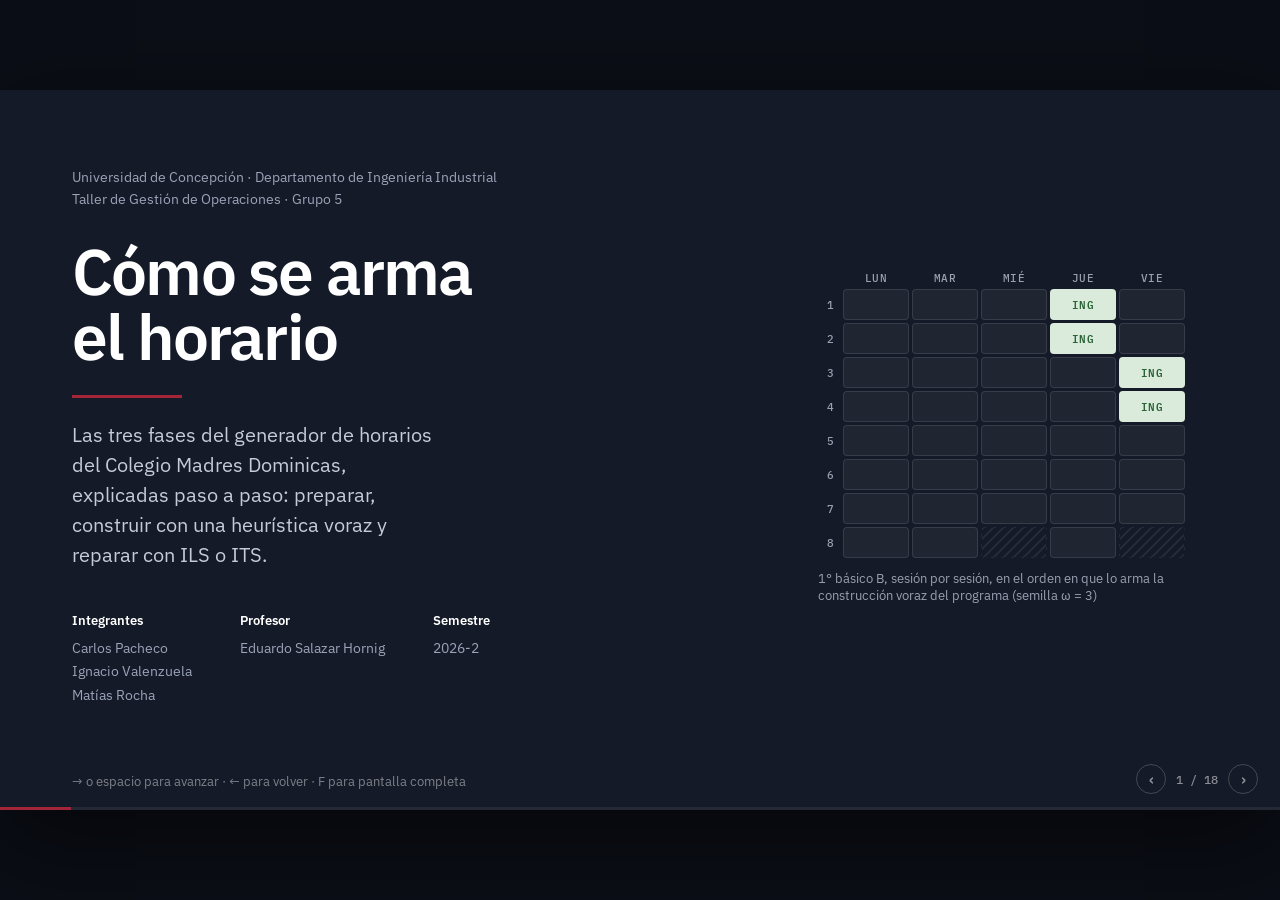
==== commit b6bc3134: "Metodología voraz + ILS/ITS, instancias 2027 y ventanas por docente Motor (notebooks/horarios): - Se" ====
--- a/documents/Presentacion_Algoritmos_Generador.html
+++ b/documents/Presentacion_Algoritmos_Generador.html
@@ -447,6 +447,23 @@
 .log li .zer{color:var(--slate)}
 .log li .rnd{color:var(--amber)}
 .done-msg{font:600 14px var(--sans);color:var(--green);min-height:20px}
+/* ---------- comparación ILS vs ITS ---------- */
+.cmp{display:grid;grid-template-columns:1.15fr 1fr;gap:26px;margin-top:14px}
+.cmp .chartbox h4{margin-bottom:2px}
+.cmpChart{width:100%;height:150px;display:block}
+.cmpChart text{font:500 10.5px var(--mono);fill:var(--slate)}
+.cmp-l{display:flex;flex-direction:column;gap:10px;min-width:0}
+.cmp-r{display:flex;flex-direction:column;gap:10px;min-width:0}
+.cmp-leg{display:flex;gap:16px;font-size:12.5px;color:var(--slate)}
+.cmp-leg i{display:inline-block;width:12px;height:12px;border-radius:3px;margin-right:6px;vertical-align:-1px}
+.bars{background:var(--card);border-radius:10px;padding:10px 14px;display:grid;grid-template-columns:28px 1fr;gap:4px 10px;align-items:center}
+.bars .sd{font:500 11.5px var(--mono);color:var(--slate);text-align:right}
+.bars .bp{display:flex;flex-direction:column;gap:2px}
+.bars .b{height:9px;border-radius:0 4px 4px 0;position:relative;transform-origin:left;transition:transform .9s cubic-bezier(.2,.7,.2,1)}
+.bars .b span{position:absolute;left:calc(100% + 6px);top:-3px;font:500 10.5px var(--mono);color:var(--slate);white-space:nowrap}
+.bars .b.its{background:var(--crimson)}
+.bars .b.ils{background:var(--ink-3)}
+.slide:not(.is-active) .bars .b{transform:scaleX(0)}
 
 /* ================= S17 cierre ================= */
 #s17 h2{color:#fff}
@@ -478,7 +495,7 @@
       <div class="univ rise" style="--d:.1s">Universidad de Concepción · Departamento de Ingeniería Industrial<br>Taller de Gestión de Operaciones · Grupo 5</div>
       <h1 class="rise" style="--d:.25s">Cómo se arma<br>el horario</h1>
       <div class="rule rise" style="--d:.4s"></div>
-      <p class="sub rise" style="--d:.5s">Los tres algoritmos del generador de horarios del Colegio Madres Dominicas, explicados paso a paso.</p>
+      <p class="sub rise" style="--d:.5s">Las tres fases del generador de horarios del Colegio Madres Dominicas, explicadas paso a paso: preparar, construir con una heurística voraz y reparar con ILS o ITS.</p>
       <div class="meta rise" style="--d:.65s">
         <div><b>Integrantes</b>Carlos Pacheco<br>Ignacio Valenzuela<br>Matías Rocha</div>
         <div><b>Profesor</b>Eduardo Salazar Hornig</div>
@@ -515,7 +532,7 @@
       <ul class="ticks">
         <li>Un docente no atiende a dos cursos en el mismo bloque. Con co-docencia, todos sus docentes deben estar libres.</li>
         <li>Cada curso tiene a lo más una sesión de cada asignatura por día.</li>
-        <li>Recintos deportivos: un curso por gimnasio de su zona, más uno en el Patio Santo Domingo.</li>
+        <li>Recintos deportivos: un curso por bloque en el gimnasio de su zona (A o B).</li>
         <li>La Sala English skills recibe un curso por bloque.</li>
       </ul>
     </div>
@@ -529,9 +546,9 @@
       </ul>
     </div>
     <div class="box frag" data-f="3">
-      <h3>Preferencia</h3><div class="w a">1 punto</div>
+      <h3>Se mide, no se penaliza</h3><div class="w a">fuera del costo</div>
       <ul class="ticks soft">
-        <li>Evitar el Patio Santo Domingo: se usa solo cuando los dos gimnasios ya están ocupados.</li>
+        <li>Ventanas docentes y % de horas en bloques dobles: se informan en la auditoría y sirven para comparar horarios, pero hoy no suman al costo.</li>
       </ul>
     </div>
   </div>
@@ -585,8 +602,8 @@
     <article class="ph frag" data-f="2">
       <div class="ph-n">3</div>
       <h3>Reparar</h3>
-      <div class="fn">MinConflictosTabú</div>
-      <p>Intercambia sesiones dentro de cada curso hasta que el costo llega a 0: sin choques, sin repeticiones y sin sobrecupo.</p>
+      <div class="fn">ILS o ITS</div>
+      <p>Una metaheurística intercambia sesiones dentro de cada curso hasta que el costo llega a 0: búsqueda local, perturbación y aceptación.</p>
       <div class="thumb"><div id="th3"></div><span class="badge-ok">✓ Mismo curso, sin violaciones</span></div>
     </article>
   </div>
@@ -668,7 +685,7 @@
     <div class="cfc frag" data-f="2">
       <div class="sym">G(s)</div><h3>Recintos deportivos</h3>
       <div class="ill" id="illG"></div>
-      <div class="fx">x = exceso Gim. A + Gim. B<br>W · máx(0, x − 1) + mín(x, 1)</div>
+      <div class="fx">W · (exceso Gim. A + exceso Gim. B)</div>
       <p id="illGt"></p>
     </div>
     <div class="cfc frag" data-f="3">
@@ -710,7 +727,7 @@
     <div class="term"><ul>
       <li><b>+1000</b>por cada bloque en que un docente ya está con otro curso</li>
       <li><b>+1000</b>si el curso ya tiene esa asignatura ese día</li>
-      <li><b>+1</b> o <b>+1000</b>si los gimnasios están llenos (patio o sobrecupo)</li>
+      <li><b>+1000</b>si el gimnasio de su zona ya tiene un curso en ese bloque</li>
     </ul></div>
   </div>
   <div class="frag" data-f="1">
@@ -755,7 +772,7 @@
 <!-- ======================= 12 · CICLO ======================= -->
 <section class="slide" id="s12" data-sec="Fase 3 · Reparación" data-steps="6">
   <div class="kicker">Fase 3 de 3 · Reparación</div>
-  <h2>El ciclo de reparación: min-conflicts con lista tabú</h2>
+  <h2>El ciclo de reparación: ILS e ITS</h2>
   <div class="s12">
     <div class="ring" id="ring">
       <svg viewBox="0 0 580 470" aria-hidden="true">
@@ -763,21 +780,21 @@
         <g id="ringArrows" fill="none" stroke="var(--slate-2)" stroke-width="2" stroke-linecap="round" stroke-linejoin="round"></g>
         <circle id="ringDot" r="9" fill="var(--crimson)" stroke="var(--paper)" stroke-width="3" cx="290" cy="55"/>
       </svg>
-      <div class="rn" data-n="1"><div class="n">1</div><b>¿Terminar?</b><span>costo 0, o factible y estancado</span></div>
-      <div class="rn" data-n="2"><div class="n">2</div><b>Elegir una clave</b><span>al azar entre las violadas</span></div>
-      <div class="rn" data-n="3"><div class="n">3</div><b>Elegir una sesión</b><span>movible, de esa clave</span></div>
-      <div class="rn" data-n="4"><div class="n">4</div><b>Mejor vecino</b><span>todos los intercambios, con su Δ</span></div>
-      <div class="rn" data-n="5"><div class="n">5</div><b>Aplicar y marcar tabú</b><span>aunque empeore; 10 a 20 pasos</span></div>
-      <div class="rn" data-n="6"><div class="n">6</div><b>Guardar la mejor</b><span>y reiniciar si se estanca</span></div>
-      <div class="ring-c">se repite hasta<b>costo 0</b>o hasta <span class="m">K</span> = 150 000 pasos</div>
+      <div class="rn" data-n="1"><div class="n">1</div><b>¿Terminar?</b><span>costo 0, tiempo <i>T</i> o <i>K</i> pasos</span></div>
+      <div class="rn" data-n="2"><div class="n">2</div><b>Vecindario N(x)</b><span>intercambios de las sesiones en conflicto</span></div>
+      <div class="rn" data-n="3"><div class="n">3</div><b>Mejor movimiento</b><span>se evalúa todo N(x) con su Δ</span></div>
+      <div class="rn" data-n="4"><div class="n">4</div><b>Búsqueda local</b><span>ILS: si mejora · ITS: aunque empeore</span></div>
+      <div class="rn" data-n="5"><div class="n">5</div><b>Perturbación</b><span><i>k</i> = 15 intercambios al azar</span></div>
+      <div class="rn" data-n="6"><div class="n">6</div><b>Aceptación</b><span>la nueva solución, si no es peor</span></div>
+      <div class="ring-c">se repite hasta<b>costo 0</b>o hasta <span class="m">T</span> segundos</div>
     </div>
     <div class="rdet">
-      <div class="rd" data-n="1"><div class="n">Paso 1</div><h3>¿Terminar?</h3><p>Si el costo <span class="m">z</span> es 0, el horario no tiene violaciones y la búsqueda termina. También termina si ya es factible (<span class="m">v</span> = 0) y lleva <span class="m">U</span> = 3000 pasos sin mejorar, o al llegar a <span class="m">K</span> = 150 000 pasos.</p><div class="fnn">MinConflictosTabú</div></div>
-      <div class="rd" data-n="2"><div class="n">Paso 2</div><h3>Elegir una clave violada</h3><p>Se toma al azar una clave con violación: un docente con dos cursos en un bloque, una asignatura repetida en un día, un recinto o una sala con sobrecupo.</p><p>Mientras queden violaciones duras solo se eligen esas. Después, las blandas (uso del patio).</p></div>
-      <div class="rd" data-n="3"><div class="n">Paso 3</div><h3>Elegir una sesión</h3><p>Entre las sesiones registradas en esa clave se elige una al azar. Los electivos fijos nunca se eligen.</p><p>Ej.: en <span class="m">D</span>(Inglés 1, jueves 1) están el Inglés de 1° básico B y el English skills de 2° básico A.</p></div>
-      <div class="rd" data-n="4"><div class="n">Paso 4</div><h3>Buscar el mejor vecino</h3><p><span class="mono">Vecinos(σ)</span> genera todos los intercambios de la sesión dentro de su curso y <span class="mono">Mover</span> calcula el <span class="m">Δ</span> de cada uno. Gana el menor <span class="m">Δ</span>, con empates al azar y saltando los tabú.</p><p>Con probabilidad <span class="m">ε</span> = 3 % este paso se salta y se elige un vecino al azar.</p></div>
-      <div class="rd" data-n="5"><div class="n">Paso 5</div><h3>Aplicar y marcar tabú</h3><p>El intercambio elegido se aplica <b>aunque empeore</b> el costo. Luego la sesión no puede volver a su posición anterior durante <span class="m">τ</span> pasos, con <span class="m">τ</span> al azar entre 10 y 20.</p><p>Excepción (aspiración): un movimiento tabú se permite si deja el costo por debajo de la mejor solución conocida.</p></div>
-      <div class="rd" data-n="6"><div class="n">Paso 6</div><h3>Guardar la mejor solución</h3><p>Si el costo es el menor visto, se guarda como mejor solución. Cada <span class="m">R</span> = 2500 pasos sin mejora se vuelve a ella y se perturba con 15 intercambios al azar. Al final se devuelve la mejor.</p></div>
+      <div class="rd" data-n="1"><div class="n">Paso 1</div><h3>¿Terminar?</h3><p>Si el costo <span class="m">z</span> es 0, el horario no tiene violaciones y la búsqueda termina. También termina al agotar el tiempo <span class="m">T</span> (30 s al comparar métodos) o los <span class="m">K</span> = 150 000 pasos.</p><div class="fnn">ILS · ITS</div></div>
+      <div class="rd" data-n="2"><div class="n">Paso 2</div><h3>Armar el vecindario</h3><p><span class="m">N(x)</span> reúne los intercambios de <b>todas</b> las sesiones que están en alguna clave violada: un docente con dos cursos en un bloque, una asignatura repetida en un día, un gimnasio o una sala con sobrecupo.</p><p>ILS e ITS usan exactamente el mismo vecindario. Los electivos fijos nunca se mueven.</p></div>
+      <div class="rd" data-n="3"><div class="n">Paso 3</div><h3>Buscar el mejor movimiento</h3><p><span class="mono">Mover</span> calcula el <span class="m">Δ</span> de cada intercambio de <span class="m">N(x)</span> y lo deshace. Gana el menor <span class="m">Δ</span>, con empates al azar.</p><p>En ITS se saltan los movimientos tabú, salvo que mejoren la mejor solución conocida (aspiración).</p></div>
+      <div class="rd" data-n="4"><div class="n">Paso 4</div><h3>Búsqueda local: aquí se separan</h3><p><b>ILS</b> (descenso) aplica el mejor solo si baja el costo, o si lo deja igual hasta 10 veces seguidas. Si no, llegó a un <b>óptimo local</b> y pasa al paso 5.</p><p><b>ITS</b> (búsqueda tabú) lo aplica <b>aunque empeore</b> y prohíbe devolver esas sesiones a su lugar durante 10 a 20 pasos. Pasa al paso 5 tras 150 pasos sin mejorar.</p></div>
+      <div class="rd" data-n="5"><div class="n">Paso 5</div><h3>Perturbar</h3><p>Se aplican <span class="m">k</span> = 15 intercambios al azar, cada uno en un curso al azar, para sacar la solución del valle donde quedó. Luego se repite la búsqueda local (pasos 2 a 4).</p></div>
+      <div class="rd" data-n="6"><div class="n">Paso 6</div><h3>Aceptar o volver</h3><p>Si la nueva solución no es peor que la actual, la reemplaza; si es peor, se vuelve a la actual. Siempre se guarda la mejor solución vista y al final se devuelve esa.</p></div>
       <div class="rd" data-n="7"><div class="n">La idea clave</div><h3>Siempre se intercambia dentro de un mismo curso</h3><p>El curso conserva exactamente las mismas sesiones; solo cambian de bloque. Por eso las horas de la malla y la jornada siguen correctas durante toda la búsqueda, y lo único que cambia son las violaciones.</p></div>
     </div>
   </div>
@@ -805,8 +822,8 @@
     <ul class="rules" style="grid-template-columns:1fr 1fr;display:grid;gap:7px 26px">
       <li class="no">Un doble nunca se separa: solo se mueve junto con su par.</li>
       <li class="no">No hay filtros por día: repetir una asignatura en el día se permite, pero suma 1000 a <span class="m">Δ</span>.</li>
-      <li class="no">Un movimiento tabú solo se acepta si mejora la mejor solución conocida.</li>
-      <li class="yes">Se evalúan todos los vecinos y se aplica el de menor <span class="m">Δ</span>, aunque sea positivo.</li>
+      <li class="yes">El vecindario reúne los intercambios de todas las sesiones en conflicto, y se evalúan todos.</li>
+      <li class="yes">ILS aplica el de menor <span class="m">Δ</span> solo si no empeora; ITS lo aplica aunque empeore, salvo los tabú.</li>
     </ul>
   </div>
 </section>
@@ -818,7 +835,7 @@
   <div class="s14">
     <div>
       <div class="grids">
-        <figure><figcaption>1° básico B</figcaption><div id="x14a"></div></figure>
+        <figure><figcaption id="x14at">1° básico B</figcaption><div id="x14a"></div></figure>
         <figure><figcaption id="x14bt">Agenda de Inglés 1</figcaption><div id="x14b"></div></figure>
       </div>
       <div class="tbadge" id="t14">Costo total <span class="m">z</span> = <b id="t14v"></b></div>
@@ -831,7 +848,7 @@
 <!-- ======================= 15 · ATASCOS ======================= -->
 <section class="slide" id="s15" data-sec="Fase 3 · Reparación">
   <div class="kicker">Fase 3 de 3 · Reparación</div>
-  <h2>Cómo no quedarse atascado</h2>
+  <h2>Cómo no quedarse atascado: dos estrategias</h2>
   <div class="s15">
     <svg id="land" viewBox="0 0 600 360" role="img" aria-label="Curva de costo con un mínimo local y un mínimo en cero">
       <defs>
@@ -846,7 +863,7 @@
       <path id="landFill" fill="url(#lgf)"/>
       <path id="landPath" fill="none" stroke="var(--ink)" stroke-width="2.5" stroke-linecap="round"/>
       <g id="lmLabel" class="fade"><text class="lbl-b" x="196" y="236" text-anchor="middle">mínimo local</text><text class="lbl" x="196" y="252" text-anchor="middle">ningún intercambio mejora,</text><text class="lbl" x="196" y="267" text-anchor="middle">pero quedan violaciones</text></g>
-      <g id="epLabel" class="fade"><text class="lbl-b" x="282" y="84" text-anchor="middle" style="fill:var(--amber)">aplica el mejor vecino aunque suba</text></g>
+      <g id="epLabel" class="fade"><text class="lbl-b" x="282" y="84" text-anchor="middle" style="fill:var(--amber)">ITS: aplica el mejor vecino aunque suba</text></g>
       <g id="lock" class="fade" transform="translate(182 156)">
         <rect x="0" y="9" width="28" height="22" rx="4" fill="var(--amber)"/>
         <path d="M6 10 V5 a8 8 0 0 1 16 0 V10" fill="none" stroke="var(--amber)" stroke-width="3.5"/>
@@ -856,10 +873,10 @@
       <circle id="ball" r="10" fill="var(--crimson)" stroke="var(--paper)" stroke-width="2.5" cx="40" cy="40"/>
     </svg>
     <div class="side">
-      <div class="box"><h3>El riesgo: un mínimo local</h3><p>Un horario donde ningún intercambio baja el costo, aunque quedan violaciones. Si solo se aceptaran mejoras, la búsqueda se quedaría ahí.</p></div>
-      <div class="box frag" data-f="1"><h3>Siempre se aplica el mejor vecino</h3><p>Aunque su <span class="m">Δ</span> sea positivo, se aplica igual: la búsqueda sigue avanzando en vez de detenerse en el valle.</p></div>
-      <div class="box frag" data-f="2"><h3><span class="m">τ</span> ∈ [10, 20] · Lista tabú</h3><p>La sesión movida no puede volver a su posición anterior por 10 a 20 pasos. Sin esto, el paso siguiente la devolvería al mismo valle.</p></div>
-      <div class="box frag" data-f="3"><h3><span class="m">ε</span> = 0,03 y <span class="m">R</span> = 2500 · Ruido y reinicios</h3><p id="s15noise">Un 3 % de los pasos aplica un vecino al azar. Tras 2500 pasos sin mejora, se vuelve a la mejor solución y se perturba con 15 intercambios.</p></div>
+      <div class="box"><h3>El riesgo: un mínimo local</h3><p>Un horario donde ningún intercambio baja el costo, aunque quedan violaciones. El descenso de ILS se detiene ahí: solo acepta lo que no empeora.</p></div>
+      <div class="box frag" data-f="1"><h3>ITS: aplica el mejor vecino aunque suba</h3><p>Aunque su <span class="m">Δ</span> sea positivo, la búsqueda tabú lo aplica igual y sigue avanzando en vez de detenerse en el valle.</p></div>
+      <div class="box frag" data-f="2"><h3><span class="m">τ</span> ∈ [10, 20] · Lista tabú (ITS)</h3><p>Las sesiones movidas no pueden volver a su posición anterior por 10 a 20 pasos. Sin esto, el paso siguiente las devolvería al mismo valle.</p></div>
+      <div class="box frag" data-f="3"><h3><span class="m">k</span> = 15 · Perturbación (ILS e ITS)</h3><p id="s15noise">Cuando la búsqueda local se estanca, se aplican 15 intercambios al azar y se vuelve a buscar; la nueva solución se acepta si no es peor.</p></div>
     </div>
   </div>
 </section>
@@ -867,11 +884,11 @@
 <!-- ======================= 16 · EN VIVO ======================= -->
 <section class="slide" id="s16" data-sec="Fase 3 · Reparación">
   <div class="kicker">Fase 3 en vivo</div>
-  <h2>La reparación real, paso a paso</h2>
+  <h2>La reparación real con ITS, paso a paso</h2>
   <div class="s16">
     <div>
       <div class="mosaic" id="mosaic"></div>
-      <p class="tiny" style="margin-top:6px;max-width:560px">Los 27 cursos tras la construcción voraz (ω = 3). Rojo: celda en una violación dura; ámbar: Ed. Física en el Patio Santo Domingo. Se reproduce la traza exportada de <span class="mono">MotorHorarios</span>; el navegador recalcula las claves en cada paso.</p>
+      <p class="tiny" style="margin-top:6px;max-width:560px">Los 27 cursos tras la construcción voraz (ω = 3). Rojo: celda en una violación dura. Se reproduce la búsqueda tabú iterada (ITS) exportada de <span class="mono">MotorHorarios</span>; el navegador recalcula las claves en cada paso.</p>
     </div>
     <div class="toyr">
       <div class="kpis">
@@ -892,22 +909,41 @@
   </div>
 </section>
 
-<!-- ======================= 17 · RESUMEN ======================= -->
+<!-- ======================= 17 · ILS vs ITS ======================= -->
+<section class="slide" id="s16b" data-sec="Comparación">
+  <div class="kicker">Comparación · misma instancia, misma solución inicial</div>
+  <h2>ILS frente a ITS: pasos y tiempos</h2>
+  <div class="cmp">
+    <div class="cmp-l">
+      <div class="chartbox"><h4 id="cmpT1">ITS · violaciones duras por paso (ω = 3)</h4><svg id="cmpIts" class="cmpChart" viewBox="0 0 560 150" preserveAspectRatio="none"></svg></div>
+      <div class="chartbox"><h4 id="cmpT2">ILS · violaciones duras por paso (ω = 3)</h4><svg id="cmpIls" class="cmpChart" viewBox="0 0 560 150" preserveAspectRatio="none"></svg></div>
+      <div class="cmp-leg"><span><i style="background:var(--amber)"></i>perturbación (15 intercambios al azar)</span><span><i style="background:var(--slate-2)"></i>rechazo: vuelve a la solución actual</span></div>
+    </div>
+    <div class="cmp-r">
+      <h4 id="cmpBT">Tiempo de búsqueda por semilla</h4>
+      <div class="bars" id="cmpBars"></div>
+      <div class="kpis" id="cmpKpis"></div>
+    </div>
+  </div>
+  <p class="s4-foot frag" data-f="1" id="cmpFoot"></p>
+</section>
+
+<!-- ======================= 18 · RESUMEN ======================= -->
 <section class="slide dark" id="s17" data-sec="Resumen">
   <div class="kicker">Resumen</div>
   <h2>Tres fases, un horario factible</h2>
   <div class="sum">
     <article class="rise" style="--d:.1s"><div class="n">Fase 1</div><h3>Preparar</h3><div class="fn">Preparar</div><p>Fija las franjas de electivos de 3° y 4° medio, sincronizadas en A y B, y corta cada malla en sesiones de 90 y 45 minutos.</p></article>
     <article class="rise" style="--d:.25s"><div class="n">Fase 2</div><h3>Construir</h3><div class="fn">ConstrucciónVoraz</div><p>Ordena las sesiones de la más a la menos restringida y ubica cada una en la posición libre con menor aumento de costo.</p></article>
-    <article class="rise" style="--d:.4s"><div class="n">Fase 3</div><h3>Reparar</h3><div class="fn">MinConflictosTabú</div><p>Elige una clave violada, aplica el mejor intercambio dentro del curso y usa lista tabú, ruido y reinicios hasta llegar a costo 0.</p></article>
+    <article class="rise" style="--d:.4s"><div class="n">Fase 3</div><h3>Reparar</h3><div class="fn">ILS o ITS</div><p>Búsqueda local sobre los intercambios de las sesiones en conflicto (descenso en ILS, búsqueda tabú en ITS), perturbación y aceptación, hasta llegar a costo 0.</p></article>
   </div>
   <div class="params rise" style="--d:.55s">
     <div><span class="m">ω = 3</span><span>semilla: mismo horario en cada ejecución</span></div>
     <div><span class="m">W = 1000</span><span>costo de cada violación dura</span></div>
     <div><span class="m">K = 150 000</span><span>pasos máximos de la búsqueda</span></div>
-    <div><span class="m">τ ∈ [10, 20]</span><span>pasos que dura un movimiento tabú</span></div>
-    <div><span class="m">ε = 0,03</span><span>probabilidad de un vecino al azar</span></div>
-    <div><span class="m">R = 2500</span><span>pasos sin mejora antes de reiniciar</span></div>
+    <div><span class="m">τ ∈ [10, 20]</span><span>pasos que dura un movimiento tabú (ITS)</span></div>
+    <div><span class="m">k = 15</span><span>intercambios al azar de cada perturbación</span></div>
+    <div><span class="m">L = 10 · L<sub>T</sub> = 150</span><span>laterales del descenso de ILS · pasos sin mejora de cada búsqueda tabú</span></div>
   </div>
   <p class="closing rise" style="--d:.7s" id="closing"></p>
 </section>
@@ -916,8 +952,9 @@
 <div id="bar"><i></i></div>
 </div>
 
-<!-- Traza real de MotorHorarios (paquete notebooks/horarios/) con semilla 3, exportada a JSON -->
-<script id="traza" type="application/json">{"seed":3,"C":[["PREKINDER A","Prekínder A",[6,6,6,6,6]],["KINDER A","Kínder A",[6,6,6,6,6]],["KINDER B","Kínder B",[6,6,6,6,6]],["1° BÁSICO A","1° básico A",[8,8,7,8,7]],["1° BÁSICO B","1° básico B",[8,8,7,8,7]],["2° BÁSICO A","2° básico A",[8,8,7,8,7]],["2° BÁSICO B","2° básico B",[8,8,7,8,7]],["3° BÁSICO A","3° básico A",[8,8,7,8,7]],["3° BÁSICO B","3° básico B",[8,8,7,8,7]],["4° BÁSICO A","4° básico A",[8,8,7,8,7]],["4° BÁSICO B","4° básico B",[8,8,7,8,7]],["5° BÁSICO A","5° básico A",[8,8,8,6,8]],["5° BÁSICO B","5° básico B",[8,8,8,8,6]],["6° BÁSICO A","6° básico A",[8,8,7,8,6]],["6° BÁSICO B","6° básico B",[8,8,7,8,6]],["7° BÁSICO A","7° básico A",[8,8,7,8,6]],["7° BÁSICO B","7° básico B",[8,8,7,8,6]],["8° BÁSICO A","8° básico A",[6,8,7,8,8]],["8° BÁSICO B","8° básico B",[8,8,7,8,6]],["1° MEDIO A","1° medio A",[8,8,8,8,8]],["1° MEDIO B","1° medio B",[8,8,8,8,8]],["2° MEDIO A","2° medio A",[8,8,8,8,8]],["2° MEDIO B","2° medio B",[8,8,8,8,8]],["3° MEDIO A","3° medio A",[10,8,8,8,8]],["3° MEDIO B","3° medio B",[10,8,8,8,8]],["4° MEDIO A","4° medio A",[10,8,8,8,8]],["4° MEDIO B","4° medio B",[10,8,8,8,8]]],"P":["Artes y Tecnología 1","Artes y Tecnología 2","Biología","Básica 1","Básica 2","Básica 3","Básica 4","Básica 5","Básica 6","Básica 7","Básica 8","C. Naturales","C. Naturales y Religión","Ed. Física 1","Ed. Física 2","Ed. Física 3","Física","Historia 1","Historia 2","Historia 3","Inglés 1","Inglés 2","Inglés 3","Inglés 4","Inglés 5","Lenguaje 1","Lenguaje 2","Lenguaje 3","Lenguaje 4","Lenguaje 5","Matemática 1","Matemática 2","Matemática 3","Matemática 4","Música","Química","Religión"],"A":[["Artes Visuales","ART","ART"],["Artes Visuales / Música","MUS","A/M"],["Biología","CNA","BIO"],["Ciencias Naturales","CNA","CNA"],["Ciencias Sociales","HIS","SOC"],["Ciencias para la Ciudadanía","CNA","CCI"],["Educación Ciudadana","HIS","CIU"],["Educación Física y Salud","EFI","EFI"],["Educación Matemática","MAT","MAT"],["Educación Musical","MUS","MUS"],["Educación Tecnológica","ART","TEC"],["English Skills","ESK","SKL"],["Filosofía","HIS","FIL"],["Electivos · franja 1","E1","E1"],["Electivos · franja 2","E2","E2"],["Electivos · franja 3","E3","E3"],["Física","CNA","FIS"],["Historia, Geografía y CC.SS.","HIS","HIS"],["Idioma Extranjero Inglés","ING","ING"],["Lenguaje y Comunicación","LEN","LEN"],["Orientación","ORI","ORI"],["Orientación / Tecnología","ORI","O/T"],["Química","CNA","QUI"],["Religión","REL","REL"]],"S":[[-1,13,[19,25,35,17],-1,0,0,2,1,[23,24]],[-1,13,[19,25,35,17],-1,0,0,2,1,[23,24]],[-1,13,[19,25,35,17],-1,0,0,2,1,[23,24]],[-1,14,[30,25,35,17],-1,0,0,2,1,[23,24]],[-1,14,[30,25,35,17],-1,0,0,2,1,[23,24]],[-1,14,[30,25,35,17],-1,0,0,2,1,[23,24]],[-1,15,[2,28,35,18],-1,0,0,2,1,[23,24]],[-1,15,[2,28,35,18],-1,0,0,2,1,[23,24]],[-1,15,[2,28,35,18],-1,0,0,2,1,[23,24]],[-1,13,[0,1,32,25,19],-1,0,0,2,1,[25,26]],[-1,13,[0,1,32,25,19],-1,0,0,2,1,[25,26]],[-1,13,[0,1,32,25,19],-1,0,0,2,1,[25,26]],[-1,14,[2,11,30,25,19],-1,0,0,2,1,[25,26]],[-1,14,[2,11,30,25,19],-1,0,0,2,1,[25,26]],[-1,14,[2,11,30,25,19],-1,0,0,2,1,[25,26]],[-1,15,[11,30,26,19],-1,0,0,2,1,[25,26]],[-1,15,[11,30,26,19],-1,0,0,2,1,[25,26]],[-1,15,[11,30,26,19],-1,0,0,2,1,[25,26]],[0,7,[14],7,2,0,1,0],[0,7,[14],7,2,0,1,0],[1,7,[14],7,2,0,1,0],[1,7,[14],7,2,0,1,0],[2,7,[14],7,2,0,1,0],[2,7,[14],7,2,0,1,0],[3,19,[4],19,0,0,2,0],[3,19,[4],19,0,0,2,0],[3,19,[4],19,0,0,2,0],[3,19,[4],19,0,0,2,0],[3,8,[3],8,0,0,2,0],[3,8,[3],8,0,0,2,0],[3,8,[3],8,0,0,2,0],[3,8,[3],8,0,0,2,0],[3,18,[20],18,0,0,2,0],[3,18,[20],18,0,0,2,0],[3,18,[20],18,0,0,2,0],[3,4,[3],4,0,0,2,0],[3,4,[3],4,0,0,1,0],[3,3,[3],3,0,0,2,0],[3,3,[3],3,0,0,1,0],[3,0,[3],0,0,0,2,0],[3,9,[3],9,0,0,2,0],[3,21,[3],21,0,0,1,0],[3,7,[14],7,2,0,2,0],[3,7,[14],7,2,0,1,0],[3,23,[36],23,0,0,2,0],[4,19,[4],19,0,0,2,0],[4,19,[4],19,0,0,2,0],[4,19,[4],19,0,0,2,0],[4,19,[4],19,0,0,2,0],[4,8,[3],8,0,0,2,0],[4,8,[3],8,0,0,2,0],[4,8,[3],8,0,0,2,0],[4,8,[3],8,0,0,2,0],[4,18,[20],18,0,0,2,0],[4,18,[20],18,0,0,2,0],[4,18,[20],18,0,0,2,0],[4,4,[4],4,0,0,2,0],[4,4,[4],4,0,0,1,0],[4,3,[4],3,0,0,2,0],[4,3,[4],3,0,0,1,0],[4,0,[4],0,0,0,2,0],[4,9,[4],9,0,0,2,0],[4,21,[4],21,0,0,1,0],[4,7,[14],7,2,0,2,0],[4,7,[14],7,2,0,1,0],[4,23,[36],23,0,0,2,0],[5,19,[5],19,0,0,2,0],[5,19,[5],19,0,0,2,0],[5,19,[5],19,0,0,2,0],[5,19,[5],19,0,0,2,0],[5,8,[6],8,0,0,2,0],[5,8,[6],8,0,0,2,0],[5,8,[6],8,0,0,2,0],[5,8,[6],8,0,0,2,0],[5,18,[20],18,0,0,2,0],[5,18,[20],18,0,0,2,0],[5,11,[20,23],18,0,1,2,0],[5,4,[5],4,0,0,2,0],[5,4,[5],4,0,0,1,0],[5,3,[5],3,0,0,2,0],[5,3,[5],3,0,0,1,0],[5,0,[5],0,0,0,2,0],[5,9,[5],9,0,0,2,0],[5,21,[5],21,0,0,1,0],[5,7,[14],7,2,0,2,0],[5,7,[14],7,2,0,1,0],[5,23,[36],23,0,0,2,0],[6,19,[5],19,0,0,2,0],[6,19,[5],19,0,0,2,0],[6,19,[5],19,0,0,2,0],[6,19,[5],19,0,0,2,0],[6,8,[6],8,0,0,2,0],[6,8,[6],8,0,0,2,0],[6,8,[6],8,0,0,2,0],[6,8,[6],8,0,0,2,0],[6,18,[20],18,0,0,2,0],[6,18,[20],18,0,0,2,0],[6,11,[20,23],18,0,1,2,0],[6,4,[6],4,0,0,2,0],[6,4,[6],4,0,0,1,0],[6,3,[6],3,0,0,2,0],[6,3,[6],3,0,0,1,0],[6,0,[6],0,0,0,2,0],[6,9,[6],9,0,0,2,0],[6,21,[6],21,0,0,1,0],[6,7,[14],7,2,0,2,0],[6,7,[14],7,2,0,1,0],[6,23,[36],23,0,0,2,0],[7,19,[7],19,0,0,2,0],[7,19,[7],19,0,0,2,0],[7,19,[7],19,0,0,2,0],[7,19,[7],19,0,0,2,0],[7,8,[8],8,0,0,2,0],[7,8,[8],8,0,0,2,0],[7,8,[8],8,0,0,2,0],[7,8,[8],8,0,0,2,0],[7,18,[20],18,0,0,2,0],[7,18,[20],18,0,0,2,0],[7,11,[20,22],18,0,1,2,0],[7,4,[7],4,0,0,2,0],[7,4,[7],4,0,0,1,0],[7,3,[7],3,0,0,2,0],[7,3,[7],3,0,0,1,0],[7,0,[7],0,0,0,2,0],[7,9,[7],9,0,0,2,0],[7,21,[7],21,0,0,1,0],[7,7,[14],7,2,0,2,0],[7,7,[14],7,2,0,1,0],[7,23,[36],23,0,0,2,0],[8,19,[7],19,0,0,2,0],[8,19,[7],19,0,0,2,0],[8,19,[7],19,0,0,2,0],[8,19,[7],19,0,0,2,0],[8,8,[8],8,0,0,2,0],[8,8,[8],8,0,0,2,0],[8,8,[8],8,0,0,2,0],[8,8,[8],8,0,0,2,0],[8,18,[21],18,0,0,2,0],[8,18,[21],18,0,0,2,0],[8,11,[21,24],18,0,1,2,0],[8,4,[8],4,0,0,2,0],[8,4,[8],4,0,0,1,0],[8,3,[8],3,0,0,2,0],[8,3,[8],3,0,0,1,0],[8,0,[8],0,0,0,2,0],[8,9,[8],9,0,0,2,0],[8,21,[8],21,0,0,1,0],[8,7,[13],7,2,0,2,0],[8,7,[13],7,2,0,1,0],[8,23,[36],23,0,0,2,0],[9,19,[9],19,0,0,2,0],[9,19,[9],19,0,0,2,0],[9,19,[9],19,0,0,2,0],[9,19,[9],19,0,0,2,0],[9,8,[10],8,0,0,2,0],[9,8,[10],8,0,0,2,0],[9,8,[10],8,0,0,2,0],[9,8,[10],8,0,0,2,0],[9,18,[21],18,0,0,2,0],[9,18,[21],18,0,0,2,0],[9,11,[21,22],18,0,1,2,0],[9,4,[9],4,0,0,2,0],[9,4,[9],4,0,0,1,0],[9,3,[9],3,0,0,2,0],[9,3,[9],3,0,0,1,0],[9,0,[9],0,0,0,2,0],[9,9,[9],9,0,0,2,0],[9,21,[9],21,0,0,1,0],[9,7,[13],7,2,0,2,0],[9,7,[13],7,2,0,1,0],[9,23,[36],23,0,0,2,0],[10,19,[9],19,0,0,2,0],[10,19,[9],19,0,0,2,0],[10,19,[9],19,0,0,2,0],[10,19,[9],19,0,0,2,0],[10,8,[10],8,0,0,2,0],[10,8,[10],8,0,0,2,0],[10,8,[10],8,0,0,2,0],[10,8,[10],8,0,0,2,0],[10,18,[22],18,0,0,2,0],[10,18,[22],18,0,0,2,0],[10,11,[22,24],18,0,1,2,0],[10,4,[10],4,0,0,2,0],[10,4,[10],4,0,0,1,0],[10,3,[10],3,0,0,2,0],[10,3,[10],3,0,0,1,0],[10,0,[10],0,0,0,2,0],[10,9,[10],9,0,0,2,0],[10,21,[10],21,0,0,1,0],[10,7,[13],7,2,0,2,0],[10,7,[13],7,2,0,1,0],[10,23,[36],23,0,0,2,0],[11,19,[26],19,0,0,2,0],[11,19,[26],19,0,0,2,0],[11,19,[26],19,0,0,2,0],[11,8,[33],8,0,0,2,0],[11,8,[33],8,0,0,2,0],[11,8,[33],8,0,0,2,0],[11,8,[33],8,0,0,1,0],[11,18,[22],18,0,0,2,0],[11,18,[22],18,0,0,2,0],[11,11,[22,23],18,0,1,2,0],[11,17,[18],17,0,0,2,0],[11,17,[18],17,0,0,2,0],[11,3,[11],3,0,0,2,0],[11,3,[11],3,0,0,2,0],[11,10,[1],10,0,0,2,0],[11,0,[0],0,0,0,2,0],[11,9,[34],9,0,0,2,0],[11,7,[14],7,1,0,2,0],[11,20,[18],20,0,0,1,0],[11,23,[36],23,0,0,2,0],[12,19,[27],19,0,0,2,0],[12,19,[27],19,0,0,2,0],[12,19,[27],19,0,0,2,0],[12,8,[33],8,0,0,2,0],[12,8,[33],8,0,0,2,0],[12,8,[33],8,0,0,2,0],[12,8,[33],8,0,0,1,0],[12,18,[20],18,0,0,2,0],[12,18,[20],18,0,0,2,0],[12,11,[20,22],18,0,1,2,0],[12,17,[18],17,0,0,2,0],[12,17,[18],17,0,0,2,0],[12,3,[35],3,0,0,2,0],[12,3,[35],3,0,0,2,0],[12,10,[1],10,0,0,2,0],[12,0,[0],0,0,0,2,0],[12,9,[34],9,0,0,2,0],[12,7,[13],7,1,0,2,0],[12,20,[20],20,0,0,1,0],[12,23,[36],23,0,0,2,0],[13,19,[27],19,0,0,2,0],[13,19,[27],19,0,0,2,0],[13,19,[27],19,0,0,2,0],[13,8,[33],8,0,0,2,0],[13,8,[33],8,0,0,2,0],[13,8,[33],8,0,0,2,0],[13,18,[23],18,0,0,2,0],[13,18,[23],18,0,0,2,0],[13,11,[23,24],18,0,1,2,0],[13,17,[18],17,0,0,2,0],[13,17,[18],17,0,0,2,0],[13,3,[11],3,0,0,2,0],[13,3,[11],3,0,0,2,0],[13,10,[0],10,0,0,2,0],[13,0,[1],0,0,0,2,0],[13,9,[34],9,0,0,2,0],[13,7,[13],7,1,0,2,0],[13,20,[23],20,0,0,1,0],[13,23,[36],23,0,0,2,0],[14,19,[27],19,0,0,2,0],[14,19,[27],19,0,0,2,0],[14,19,[27],19,0,0,2,0],[14,8,[31],8,0,0,2,0],[14,8,[31],8,0,0,2,0],[14,8,[31],8,0,0,2,0],[14,18,[23],18,0,0,2,0],[14,18,[23],18,0,0,2,0],[14,11,[23,21],18,0,1,2,0],[14,17,[18],17,0,0,2,0],[14,17,[18],17,0,0,2,0],[14,3,[11],3,0,0,2,0],[14,3,[11],3,0,0,2,0],[14,10,[0],10,0,0,2,0],[14,0,[1],0,0,0,2,0],[14,9,[34],9,0,0,2,0],[14,7,[13],7,1,0,2,0],[14,20,[11],20,0,0,1,0],[14,23,[36],23,0,0,2,0],[15,19,[26],19,0,0,2,0],[15,19,[26],19,0,0,2,0],[15,19,[26],19,0,0,2,0],[15,8,[33],8,0,0,2,0],[15,8,[33],8,0,0,2,0],[15,8,[33],8,0,0,2,0],[15,18,[22],18,0,0,2,0],[15,18,[22],18,0,0,2,0],[15,11,[22,24],18,0,1,2,0],[15,17,[19],17,0,0,2,0],[15,17,[19],17,0,0,2,0],[15,3,[12],3,0,0,2,0],[15,3,[12],3,0,0,2,0],[15,16,[16],16,0,0,1,0],[15,10,[1],10,0,0,1,0],[15,0,[0],0,0,0,2,0],[15,9,[34],9,0,0,2,0],[15,7,[14],7,1,0,2,0],[15,20,[12],20,0,0,1,0],[15,23,[12],23,0,0,2,0],[16,19,[26],19,0,0,2,0],[16,19,[26],19,0,0,2,0],[16,19,[26],19,0,0,2,0],[16,8,[33],8,0,0,2,0],[16,8,[33],8,0,0,2,0],[16,8,[33],8,0,0,2,0],[16,18,[22],18,0,0,2,0],[16,18,[22],18,0,0,2,0],[16,11,[22,24],18,0,1,2,0],[16,17,[19],17,0,0,2,0],[16,17,[19],17,0,0,2,0],[16,3,[12],3,0,0,2,0],[16,3,[12],3,0,0,2,0],[16,16,[16],16,0,0,1,0],[16,10,[1],10,0,0,1,0],[16,0,[0],0,0,0,2,0],[16,9,[34],9,0,0,2,0],[16,7,[13],7,1,0,2,0],[16,20,[22],20,0,0,1,0],[16,23,[12],23,0,0,2,0],[17,19,[28],19,0,0,2,0],[17,19,[28],19,0,0,2,0],[17,19,[28],19,0,0,2,0],[17,8,[32],8,0,0,2,0],[17,8,[32],8,0,0,2,0],[17,8,[32],8,0,0,2,0],[17,18,[21],18,0,0,2,0],[17,18,[21],18,0,0,2,0],[17,11,[21,24],18,0,1,2,0],[17,17,[17],17,0,0,2,0],[17,17,[17],17,0,0,2,0],[17,3,[12],3,0,0,2,0],[17,3,[12],3,0,0,2,0],[17,16,[16],16,0,0,1,0],[17,10,[0],10,0,0,1,0],[17,0,[1],0,0,0,2,0],[17,9,[34],9,0,0,2,0],[17,7,[15],7,1,0,2,0],[17,20,[17],20,0,0,1,0],[17,23,[12],23,0,0,2,0],[18,19,[28],19,0,0,2,0],[18,19,[28],19,0,0,2,0],[18,19,[28],19,0,0,2,0],[18,8,[31],8,0,0,2,0],[18,8,[31],8,0,0,2,0],[18,8,[31],8,0,0,2,0],[18,18,[21],18,0,0,2,0],[18,18,[21],18,0,0,2,0],[18,11,[21,24],18,0,1,2,0],[18,17,[17],17,0,0,2,0],[18,17,[17],17,0,0,2,0],[18,3,[2],3,0,0,2,0],[18,3,[2],3,0,0,2,0],[18,16,[16],16,0,0,1,0],[18,10,[0],10,0,0,1,0],[18,0,[1],0,0,0,2,0],[18,9,[34],9,0,0,2,0],[18,7,[15],7,1,0,2,0],[18,20,[31],20,0,0,1,0],[18,23,[12],23,0,0,2,0],[19,19,[27],19,0,0,2,0],[19,19,[27],19,0,0,2,0],[19,19,[27],19,0,0,2,0],[19,8,[32],8,0,0,2,0],[19,8,[32],8,0,0,2,0],[19,8,[32],8,0,0,2,0],[19,8,[32],8,0,0,1,0],[19,18,[24],18,0,0,2,0],[19,18,[24],18,0,0,2,0],[19,11,[24,23],18,0,1,2,0],[19,17,[17],17,0,0,2,0],[19,17,[17],17,0,0,2,0],[19,2,[2],2,0,0,2,0],[19,2,[2],2,0,0,2,0],[19,22,[35],22,0,0,2,0],[19,16,[16],16,0,0,2,0],[19,10,[1],10,0,0,2,0],[19,1,[0,34],1,0,0,2,0],[19,7,[15],7,1,0,2,0],[19,20,[35],20,0,0,1,0],[19,23,[12],23,0,0,2,0],[20,19,[27],19,0,0,2,0],[20,19,[27],19,0,0,2,0],[20,19,[27],19,0,0,2,0],[20,8,[32],8,0,0,2,0],[20,8,[32],8,0,0,2,0],[20,8,[32],8,0,0,2,0],[20,8,[32],8,0,0,1,0],[20,18,[24],18,0,0,2,0],[20,18,[24],18,0,0,2,0],[20,11,[24,23],18,0,1,2,0],[20,17,[17],17,0,0,2,0],[20,17,[17],17,0,0,2,0],[20,2,[2],2,0,0,2,0],[20,2,[2],2,0,0,2,0],[20,22,[35],22,0,0,2,0],[20,16,[16],16,0,0,2,0],[20,10,[1],10,0,0,2,0],[20,1,[0,34],1,0,0,2,0],[20,7,[15],7,1,0,2,0],[20,20,[24],20,0,0,1,0],[20,23,[12],23,0,0,2,0],[21,19,[28],19,0,0,2,0],[21,19,[28],19,0,0,2,0],[21,19,[28],19,0,0,2,0],[21,8,[30],8,0,0,2,0],[21,8,[30],8,0,0,2,0],[21,8,[30],8,0,0,2,0],[21,8,[30],8,0,0,1,0],[21,18,[23],18,0,0,2,0],[21,18,[23],18,0,0,2,0],[21,11,[23,22],18,0,1,2,0],[21,17,[17],17,0,0,2,0],[21,17,[17],17,0,0,2,0],[21,2,[2],2,0,0,2,0],[21,2,[2],2,0,0,2,0],[21,22,[35],22,0,0,2,0],[21,16,[16],16,0,0,2,0],[21,10,[0],10,0,0,2,0],[21,1,[1,34],1,0,0,2,0],[21,7,[15],7,1,0,2,0],[21,20,[30],20,0,0,1,0],[21,23,[12],23,0,0,2,0],[22,19,[26],19,0,0,2,0],[22,19,[26],19,0,0,2,0],[22,19,[26],19,0,0,2,0],[22,8,[30],8,0,0,2,0],[22,8,[30],8,0,0,2,0],[22,8,[30],8,0,0,2,0],[22,8,[30],8,0,0,1,0],[22,18,[23],18,0,0,2,0],[22,18,[23],18,0,0,2,0],[22,11,[23,22],18,0,1,2,0],[22,17,[17],17,0,0,2,0],[22,17,[17],17,0,0,2,0],[22,2,[2],2,0,0,2,0],[22,2,[2],2,0,0,2,0],[22,22,[35],22,0,0,2,0],[22,16,[16],16,0,0,2,0],[22,10,[0],10,0,0,2,0],[22,1,[1,34],1,0,0,2,0],[22,7,[15],7,1,0,2,0],[22,20,[28],20,0,0,1,0],[22,23,[12],23,0,0,2,0],[23,19,[25],19,0,0,2,0],[23,19,[25],19,0,0,1,0],[23,8,[32],8,0,0,2,0],[23,8,[32],8,0,0,1,0],[23,18,[24],18,0,0,2,0],[23,18,[24],18,0,0,2,0],[23,6,[18],6,0,0,2,0],[23,5,[2],5,0,0,2,0],[23,12,[29],12,0,0,2,0],[23,16,[16],16,0,0,1,0],[23,1,[0,34],1,0,0,2,0],[23,7,[15],7,1,0,2,0],[23,20,[32],20,0,0,1,0],[23,23,[12],23,0,0,2,0],[24,19,[25],19,0,0,2,0],[24,19,[25],19,0,0,1,0],[24,8,[32],8,0,0,2,0],[24,8,[32],8,0,0,1,0],[24,18,[24],18,0,0,2,0],[24,18,[24],18,0,0,2,0],[24,6,[18],6,0,0,2,0],[24,5,[2],5,0,0,2,0],[24,12,[29],12,0,0,2,0],[24,16,[16],16,0,0,1,0],[24,1,[0,34],1,0,0,2,0],[24,7,[15],7,1,0,2,0],[24,20,[25],20,0,0,1,0],[24,23,[12],23,0,0,2,0],[25,19,[27],19,0,0,2,0],[25,19,[27],19,0,0,1,0],[25,8,[30],8,0,0,2,0],[25,8,[30],8,0,0,1,0],[25,18,[21],18,0,0,2,0],[25,18,[21],18,0,0,2,0],[25,6,[19],6,0,0,2,0],[25,5,[35],5,0,0,2,0],[25,12,[29],12,0,0,2,0],[25,16,[16],16,0,0,1,0],[25,1,[0,34],1,0,0,2,0],[25,7,[15],7,1,0,2,0],[25,20,[27],20,0,0,1,0],[25,23,[12],23,0,0,2,0],[26,19,[25],19,0,0,2,0],[26,19,[25],19,0,0,1,0],[26,8,[33],8,0,0,2,0],[26,8,[33],8,0,0,1,0],[26,18,[21],18,0,0,2,0],[26,18,[21],18,0,0,2,0],[26,6,[19],6,0,0,2,0],[26,5,[35],5,0,0,2,0],[26,12,[29],12,0,0,2,0],[26,16,[16],16,0,0,1,0],[26,1,[1,34],1,0,0,2,0],[26,7,[15],7,1,0,2,0],[26,20,[21],20,0,0,1,0],[26,23,[12],23,0,0,2,0]],"FX":{"0":[2,3],"1":[16,17],"2":[34,35],"3":[6,7],"4":[20,21],"5":[32,33],"6":[14,15],"7":[22,23],"8":[36,37],"9":[10,11],"10":[26,27],"11":[40,41],"12":[12,13],"13":[24,25],"14":[42,43],"15":[0,1],"16":[30,31],"17":[44,45]},"CON":[[221,[2,3]],[97,[44,45]],[118,[24,25]],[76,[20,21]],[318,[14,15]],[181,[30,31]],[278,[6,7]],[201,[34,35]],[422,[12,13]],[380,[22,23]],[139,[10,11]],[259,[4,5]],[240,[40,41]],[359,[16,17]],[298,[36,37]],[160,[0,1]],[338,[32,33]],[401,[46,47]],[444,[44,45]],[388,[42,43]],[367,[46,47]],[472,[8,9]],[458,[30,31]],[430,[36,37]],[486,[2,3]],[409,[14,15]],[320,[36,37]],[95,[0,1]],[282,[30,31]],[433,[16,17]],[55,[42,43]],[321,[42,43]],[33,[6,7]],[349,[6,7]],[475,[22,23]],[424,[26,27]],[423,[30,31]],[391,[4,5]],[219,[16,17]],[382,[10,11]],[281,[24,25]],[447,[12,13]],[361,[14,15]],[301,[34,35]],[302,[20,21]],[489,[14,15]],[116,[14,15]],[309,[0,1]],[402,[4,5]],[339,[24,25]],[117,[36,37]],[381,[40,41]],[319,[0,1]],[403,[12,13]],[289,[44,45]],[34,[22,23]],[32,[12,13]],[461,[10,11]],[340,[42,43]],[96,[32,33]],[412,[40,41]],[322,[2,3]],[220,[26,27]],[329,[46,47]],[74,[10,11]],[54,[30,31]],[370,[26,27]],[53,[4,5]],[75,[40,41]],[360,[44,45]],[300,[22,23]],[455,[26,27]],[341,[30,31]],[363,[2,3]],[396,[2,3]],[383,[16,17]],[416,[40,41]],[464,[14,15]],[441,[4,5]],[397,[36,37]],[395,[26,27]],[404,[32,33]],[468,[4,5]],[279,[14,15]],[418,[34,35]],[384,[20,21]],[299,[32,33]],[425,[10,11]],[280,[36,37]],[417,[22,23]],[362,[40,41]],[342,[44,45]],[405,[6,7]],[426,[0,1]],[482,[46,47]],[159,[36,37]],[337,[20,21]],[137,[24,25]],[217,[24,25]],[358,[24,25]],[452,[46,47]],[469,[46,47]],[481,[8,9]],[483,[4,5]],[400,[10,11]],[478,[32,33]],[378,[12,13]],[276,[20,21]],[180,[4,5]],[216,[34,35]],[421,[24,25]],[297,[44,45]],[238,[14,15]],[379,[34,35]],[195,[44,45]],[277,[32,33]],[215,[0,1]],[237,[36,37]],[196,[4,5]],[275,[42,43]],[199,[16,17]],[197,[14,15]],[357,[42,43]],[294,[30,31]],[258,[36,37]],[179,[22,23]],[296,[14,15]],[257,[42,43]],[317,[40,41]],[438,[8,9]],[274,[2,3]],[236,[16,17]],[138,[44,45]],[273,[12,13]],[480,[16,17]],[467,[2,3]],[439,[26,27]],[364,[12,13]],[295,[40,41]],[293,[6,7]],[316,[22,23]],[158,[42,43]],[399,[0,1]],[336,[12,13]],[406,[44,45]],[420,[6,7]],[239,[2,3]],[453,[4,5]],[225,[40,41]],[427,[42,43]],[200,[40,41]],[224,[30,31]],[235,[20,21]],[385,[24,25]],[466,[34,35]],[251,[24,25]],[434,[46,47]],[372,[36,37]],[264,[0,1]],[371,[0,1]],[350,[22,23]],[214,[42,43]],[305,[4,5]],[234,[4,5]],[408,[24,25]],[213,[10,11]],[233,[32,33]],[448,[8,9]],[227,[36,37]],[285,[22,23]],[351,[30,31]],[252,[16,17]],[476,[22,23]],[462,[20,21]],[232,[12,13]],[212,[6,7]],[373,[26,27]],[352,[34,35]],[245,[6,7]],[253,[44,45]],[429,[20,21]],[207,[12,13]],[450,[44,45]],[436,[0,1]],[354,[36,37]],[353,[20,21]],[355,[4,5]],[376,[32,33]],[375,[2,3]],[315,[34,35]],[314,[12,13]],[313,[24,25]],[374,[14,15]],[228,[32,33]],[346,[16,17]],[286,[4,5]],[247,[24,25]],[326,[20,21]],[306,[12,13]],[208,[10,11]],[266,[40,41]],[265,[12,13]],[325,[4,5]],[192,[22,23]],[246,[42,43]],[415,[4,5]],[193,[32,33]],[271,[34,35]],[270,[40,41]],[345,[0,1]],[272,[10,11]],[291,[42,43]],[290,[2,3]],[206,[46,47]],[414,[14,15]],[292,[24,25]],[366,[6,7]],[387,[30,31]],[194,[6,7]],[226,[44,45]],[413,[46,47]],[261,[32,33]],[202,[20,21]],[440,[10,11]],[131,[0,1]],[24,[34,35]],[134,[36,37]],[144,[34,35]],[110,[44,45]],[93,[16,17]],[145,[4,5]],[39,[16,17]],[103,[36,37]],[56,[32,33]],[89,[42,43]],[109,[12,13]],[73,[2,3]],[175,[40,41]],[186,[12,13]],[166,[32,33]],[79,[0,1]],[163,[16,17]],[27,[0,1]],[165,[34,35]],[26,[42,43]],[187,[34,35]],[82,[12,13]],[90,[24,25]],[156,[44,45]],[61,[36,37]],[102,[14,15]],[153,[20,21]],[112,[2,3]],[151,[14,15]],[171,[6,7]],[176,[20,21]],[242,[0,1]],[152,[30,31]],[154,[4,5]],[157,[10,11]],[115,[10,11]],[50,[14,15]],[88,[4,5]],[132,[40,41]],[124,[30,31]],[173,[44,45]],[52,[40,41]],[29,[20,21]],[45,[12,13]],[31,[4,5]],[100,[40,41]],[123,[32,33]],[129,[16,17]],[182,[2,3]],[130,[22,23]],[77,[32,33]],[81,[16,17]],[133,[6,7]],[66,[34,35]],[150,[2,3]],[155,[22,23]],[119,[20,21]],[108,[4,5]],[94,[22,23]],[135,[42,43]],[121,[34,35]],[60,[16,17]],[136,[14,15]],[177,[32,33]],[72,[44,45]],[140,[20,21]],[68,[14,15]],[223,[12,13]],[142,[12,13]],[48,[24,25]],[46,[6,7]],[161,[24,25]],[37,[2,3]],[40,[30,31]],[91,[6,7]],[260,[2,3]],[241,[34,35]],[87,[10,11]],[51,[34,35]],[184,[16,17]],[172,[36,37]],[30,[44,45]],[25,[10,11]],[174,[10,11]],[70,[24,25]],[111,[42,43]],[35,[24,25]],[92,[34,35]],[47,[44,45]],[98,[12,13]],[178,[14,15]],[114,[40,41]],[222,[4,5]],[67,[22,23]],[454,[42,43]],[49,[22,23]],[69,[6,7]],[203,[30,31]],[113,[22,23]],[58,[20,21]],[71,[30,31]],[28,[36,37]],[105,[2,3]],[209,[42,43]],[126,[0,1]],[42,[14,15]],[287,[16,17]],[63,[10,11]],[84,[36,37]],[393,[42,43]],[262,[20,21]],[330,[34,35]],[310,[10,11]],[263,[14,15]],[243,[22,23]],[392,[30,31]],[394,[20,21]],[244,[10,11]],[312,[32,33]],[332,[4,5]],[311,[44,45]],[331,[40,41]],[204,[26,27]],[205,[2,3]],[86,[4,5]],[231,[20,21]],[170,[6,7]],[191,[0,1]],[107,[30,31]],[149,[32,33]],[269,[22,23]],[65,[2,3]],[250,[44,45]],[211,[24,25]],[44,[40,41]],[128,[16,17]],[327,[30,31]],[431,[32,33]],[368,[10,11]],[487,[36,37]],[445,[40,41]],[473,[6,7]],[459,[24,25]],[347,[2,3]],[389,[46,47]],[410,[34,35]],[189,[42,43]],[168,[40,41]],[229,[14,15]],[307,[16,17]],[267,[6,7]],[248,[30,31]],[147,[2,3]],[428,[2,3]],[386,[6,7]],[407,[16,17]],[365,[32,33]],[254,[10,11]],[256,[34,35]],[255,[30,31]],[335,[22,23]],[333,[36,37]],[334,[14,15]],[484,[20,21]],[442,[42,43]],[470,[36,37]],[456,[40,41]],[328,[17]],[230,[22]],[288,[1]],[398,[22]],[411,[23]],[465,[32]],[419,[45]],[308,[11]],[198,[0]],[390,[45]],[218,[23]],[369,[1]],[488,[7]],[249,[26]],[479,[6]],[344,[26]],[324,[16]],[449,[1]],[460,[0]],[474,[16]],[477,[35]],[463,[33]],[435,[30]],[356,[0]],[437,[31]],[451,[13]],[377,[44]],[446,[24]],[284,[0]],[304,[26]],[83,[46]],[183,[26]],[57,[26]],[162,[12]],[141,[46]],[167,[26]],[59,[46]],[62,[0]],[36,[46]],[120,[46]],[41,[33]],[104,[20]],[38,[26]],[146,[26]],[78,[26]],[125,[7]],[143,[30]],[210,[1]],[164,[46]],[188,[25]],[80,[42]],[185,[46]],[122,[26]],[99,[26]],[101,[21]],[43,[32]],[23,[13]],[106,[46]],[18,[5]],[127,[6]],[64,[1]],[20,[33]],[19,[45]],[21,[23]],[22,[31]],[85,[43]],[268,[26]],[432,[44]],[169,[13]],[148,[31]],[190,[24]],[323,[26]],[283,[26]],[471,[17]],[457,[12]],[443,[25]],[485,[34]],[303,[10]],[343,[11]],[348,[10]]],"CB":{"30":{"c":[[[42,43],0],[[20,21],2000],[[22,23],0],[[30,31],0],[[12,13],0],[[0,1],2000],[[4,5],0],[[32,33],0],[[14,15],0],[[36,37],0],[[44,45],2000],[[40,41],0],[[34,35],0],[[10,11],0],[[16,17],0],[[6,7],0],[[2,3],2000],[[24,25],2000]],"r":1},"65":{"c":[[[0,1],2000],[[30,31],0],[[32,33],2000],[[14,15],2000],[[4,5],0],[[34,35],0],[[16,17],2000],[[10,11],2000],[[20,21],2000],[[44,45],3000],[[36,37],2000],[[6,7],2000],[[24,25],2000],[[12,13],2000],[[22,23],2000],[[2,3],2000],[[40,41],1000]],"r":2},"67":{"c":[[[34,35],1000],[[10,11],2000],[[0,1],2000],[[22,23],2000],[[44,45],3000],[[2,3],2000],[[6,7],2000],[[14,15],2000],[[40,41],1000],[[36,37],3000],[[16,17],2000],[[32,33],3000],[[12,13],2000],[[4,5],0],[[20,21],2000],[[24,25],2000]],"r":14},"233":{"c":[[[32,33],0],[[40,41],0],[[6,7],0],[[16,17],0],[[10,11],0],[[0,1],0],[[36,37],0],[[12,13],0],[[20,21],0],[[2,3],0],[[24,25],0],[[34,35],2000],[[44,45],0],[[14,15],0],[[22,23],0]],"r":1},"249":{"c":[[[36,37],0],[[2,3],0],[[6,7],0],[[20,21],0],[[12,13],0],[[44,45],0],[[10,11],0],[[0,1],2000],[[24,25],0],[[16,17],0],[[14,15],0],[[34,35],2000],[[22,23],0],[[40,41],0]],"r":1},"261":{"c":[[[14,15],0],[[12,13],0],[[22,23],0],[[40,41],0],[[34,35],0],[[44,45],0],[[0,1],0],[[16,17],2000],[[10,11],0],[[20,21],0],[[6,7],0],[[2,3],0],[[24,25],0]],"r":1},"266":{"c":[[[40,41],0],[[0,1],0],[[6,7],0],[[12,13],1000],[[10,11],1000],[[2,3],0],[[22,23],0],[[16,17],3000],[[34,35],0],[[20,21],0],[[44,45],0],[[24,25],0]],"r":1},"268":{"c":[[[34,35],2000],[[12,13],0],[[22,23],0],[[24,25],0],[[0,1],2000],[[20,21],0],[[44,45],0],[[16,17],0],[[6,7],0],[[10,11],0],[[2,3],0]],"r":2},"286":{"c":[[[16,17],0],[[20,21],0],[[44,45],0],[[22,23],0],[[6,7],0],[[24,25],0],[[0,1],2000],[[2,3],0],[[34,35],2000],[[10,11],0]],"r":1},"294":{"c":[[[10,11],1000],[[24,25],0],[[2,3],0],[[20,21],0],[[34,35],2000],[[6,7],0],[[44,45],0],[[0,1],2000],[[22,23],0]],"r":2},"295":{"c":[[[6,7],0],[[22,23],1000],[[20,21],1000],[[0,1],2000],[[10,11],1000],[[44,45],0],[[34,35],2000],[[2,3],0]],"r":1},"303":{"c":[[[44,45],1000],[[34,35],0],[[0,1],0],[[20,21],2000],[[22,23],0],[[10,11],1000],[[2,3],2000]],"r":2},"313":{"c":[[[44,45],0],[[10,11],3000],[[22,23],1000],[[2,3],1000],[[0,1],3000],[[20,21],1000]],"r":1},"320":{"c":[[[10,11],1000],[[22,23],0],[[2,3],2000],[[20,21],2000],[[0,1],0]],"r":2},"324":{"c":[[[0,1],2000],[[10,11],2000],[[20,21],0],[[2,3],0]],"r":3},"332":{"c":[[[0,1],2002],[[10,11],0],[[2,3],2002]],"r":2},"356":{"c":[[[0,1],2000],[[2,3],0]],"r":2},"424":{"c":[[[26],0],[[0],1000],[[46],0],[[1],1000]],"r":1},"428":{"c":[[[46],0],[[0],1000],[[1],1000]],"r":1},"429":{"c":[[[0],1000],[[1],1000]],"r":2},"452":{"c":[[[1],1001]],"r":1}},"BUS":[[451,0,[13,1,1,13],0,41011,41,14,0,10,"D(Matemática 3, martes 4)"],[252,0,[16,2,17,3,2,16,3,17],-1000,40011,40,17,0,16,"D(Lenguaje 3, martes 7)"],[111,0,[42,32,43,33,32,42,33,43],-1000,39011,39,17,0,12,"F(3° básico A, viernes, LEN)"],[465,0,[32,17,17,32],0,39011,39,14,0,22,"D(Matemática 1, jueves 3)"],[62,1,[0,40,1,41,40,0,41,1],-2000,37011,37,20,null,19,"D(Básica 2, lunes 1)"],[450,0,[44,42,45,43,42,44,43,45],-1000,36011,36,11,0,21,"D(Matemática 3, viernes 5)"],[398,0,[22,16,23,17,16,22,17,23],-2000,34011,34,20,0,22,"F(2° medio A, miércoles, MAT)"],[242,0,[0,24,1,25,24,0,25,1],-1000,33011,33,17,0,19,"D(Historia 2, lunes 2)"],[449,0,[12,40,13,41,40,12,41,13],0,33011,33,14,0,26,"D(Lenguaje 1, martes 4)"],[419,0,[44,2,45,3,2,44,3,45],-2000,31011,31,20,0,21,"D(Matemática 1, viernes 6)"],[198,0,[0,30,1,31,30,0,31,1],-1000,30011,30,19,0,30,"F(5° básico A, lunes, MAT)"],[80,0,[42,44,43,45,44,42,45,43],-1000,29011,29,20,0,28,"D(Básica 3, viernes 3)"],[365,0,[32,26,33,27,26,32,27,33],0,29011,29,19,0,23,"D(Física, jueves 3)"],[309,0,[0,34,1,35,34,0,35,1],0,29011,29,17,0,30,"D(C. Naturales y Religión, lunes 2)"],[293,0,[6,40,7,41,40,6,41,7],0,29011,29,17,0,29,"D(Matemática 4, lunes 7)"],[477,0,[35,34,34,35],0,29011,29,14,0,29,"D(Lenguaje 1, jueves 6)"],[148,0,[30,24,31,25,24,30,25,31],-2000,27011,27,20,0,31,"D(Ed. Física 1, jueves 2)"],[449,0,[40,44,41,45,44,40,45,41],0,27011,27,14,1,28,"D(Lenguaje 1, viernes 2)"],[352,0,[34,46,35,47,46,34,47,35],-1000,26011,26,19,0,36,"F(1° medio A, jueves, LEN)"],[344,0,[26,10,10,26],-1000,25011,25,2,0,33,"D(Artes y Tecnología 1, miércoles 7)"],[344,0,[10,0,11,1,0,10,1,11],1000,26011,26,19,1,33,"D(Artes y Tecnología 1, martes 1)"],[356,0,[0,10,1,11,10,0,11,1],-1000,25011,25,20,0,40,"F(1° medio A, lunes, MAT)"],[233,0,[32,14,33,15,14,32,15,33],0,25011,25,17,0,40,"D(Lenguaje 3, jueves 4)"],[127,0,[6,26,26,6],-1000,24011,24,20,0,38,"F(3° básico A, lunes, EFI)"],[465,0,[17,33,33,17],-1000,23011,23,14,0,41,"F(4° medio A, martes, MAT)"],[34,0,[22,34,23,35,34,22,35,23],-1000,22011,22,17,0,38,"D(Inglés 1, miércoles 3)"],[218,0,[23,22,22,23],0,22011,22,19,0,39,"F(5° básico B, miércoles, MAT)"],[479,1,[6,36,7,37,36,6,37,7],6000,28011,28,14,null,39,"D(Matemática 4, lunes 7)"],[313,0,[24,22,25,23,22,24,23,25],-1000,27011,27,17,0,46,"D(Matemática 3, miércoles 5)"],[344,0,[0,14,1,15,14,0,15,1],-1000,26011,26,19,2,40,"D(Artes y Tecnología 1, lunes 1)"],[345,0,[10,34,11,35,34,10,35,11],0,26011,26,17,0,49,"D(Artes y Tecnología 2, martes 1)"],[473,0,[6,36,7,37,36,6,37,7],-4000,22011,22,11,0,47,"G(lunes 8)"],[465,0,[33,32,32,33],0,22011,22,14,2,50,"D(Matemática 1, jueves 4)"],[451,0,[0,8,1,9,8,0,9,1],-1000,21011,21,14,0,49,"D(Matemática 3, lunes 2)"],[159,0,[36,22,37,23,22,36,23,37],-1000,20011,20,17,0,51,"D(Inglés 2, jueves 8)"],[304,0,[26,11,11,26],0,20011,20,2,0,50,"D(Artes y Tecnología 2, miércoles 7)"],[283,0,[26,1,1,26],-2000,18011,18,2,0,52,"D(Física, miércoles 7)"],[323,0,[26,17,17,26],-1000,17011,17,2,0,47,"D(Física, miércoles 7)"],[356,0,[10,12,11,13,12,10,13,11],0,17011,17,20,1,52,"D(Matemática 3, martes 1)"],[233,0,[14,32,15,33,32,14,33,15],-1000,16011,16,17,0,56,"F(6° básico A, martes, LEN)"],[479,0,[36,8,37,9,8,36,9,37],-2000,14011,14,14,0,53,"F(4° medio B, jueves, MAT)"],[428,0,[44,32,45,33,32,44,33,45],0,14011,14,19,0,58,"D(Física, viernes 5)"],[424,0,[26,46,27,47,46,26,47,27],-1000,13011,13,19,0,55,"D(Historia 1, miércoles 7)"],[477,0,[34,9,9,34],0,13011,13,14,0,55,"D(Lenguaje 1, jueves 5)"],[268,2,[],null,null,null,0,null,null,"D(C. Naturales, miércoles 7)"],[204,0,[26,30,27,31,30,26,31,27],0,13011,13,18,0,65,"D(C. Naturales, miércoles 7)"],[465,0,[32,36,33,37,36,32,37,33],-1000,12011,12,14,1,58,"D(Matemática 1, jueves 3)"],[85,0,[45,44,44,45],-1001,11010,11,20,0,67,"D(Ed. Física 2, viernes 6)"],[310,0,[10,16,11,17,16,10,17,11],-1000,10010,10,17,0,64,"D(Lenguaje 4, martes 2)"],[304,0,[10,16,11,17,16,10,17,11],-1002,9008,9,19,1,64,"D(Artes y Tecnología 2, martes 2)"],[396,0,[2,36,3,37,36,2,37,3],0,9008,9,19,0,67,"D(Matemática 1, lunes 4)"],[217,0,[24,0,25,1,0,24,1,25],0,9008,9,18,0,65,"F(5° básico B, miércoles, MAT)"],[255,0,[30,42,31,43,42,30,43,31],0,9008,9,17,0,64,"F(6° básico B, jueves, MAT)"],[419,0,[3,2,2,3],0,9008,9,20,0,73,"D(Matemática 1, lunes 4)"],[204,0,[30,46,31,47,46,30,47,31],0,9008,9,18,1,71,"D(C. Naturales, jueves 2)"],[419,0,[2,34,3,35,34,2,35,3],1000,10008,10,20,1,72,"D(Matemática 1, lunes 3)"],[314,0,[12,16,13,17,16,12,17,13],-1000,9008,9,17,0,66,"D(Matemática 3, martes 3)"],[466,0,[34,6,35,7,6,34,7,35],0,9008,9,11,0,77,"D(Inglés 2, jueves 5)"],[418,0,[2,34,3,35,34,2,35,3],-1000,8008,8,19,0,70,"D(Matemática 1, lunes 4)"],[397,0,[2,36,3,37,36,2,37,3],0,8008,8,19,0,79,"D(Matemática 1, lunes 3)"],[465,0,[36,37,37,36],0,8008,8,14,0,72,"D(Matemática 1, jueves 7)"],[466,0,[6,2,7,3,2,6,3,7],0,8008,8,11,1,79,"F(4° medio A, lunes, ING)"],[466,0,[2,36,3,37,36,2,37,3],1000,9008,9,11,2,81,"F(4° medio A, lunes, ING)"],[481,0,[36,34,37,35,34,36,35,37],-1000,8008,8,11,0,73,"D(Inglés 2, jueves 8)"],[488,0,[36,9,9,36],-1000,7008,7,14,0,79,"D(Inglés 2, jueves 7)"],[206,0,[30,20,31,21,20,30,21,31],-2000,5008,5,18,0,78,"D(Artes y Tecnología 2, jueves 2)"],[324,0,[10,11,11,10],0,5008,5,19,0,84,"D(Artes y Tecnología 1, martes 1)"],[215,0,[24,0,25,1,0,24,1,25],0,5008,5,18,0,81,"F(5° básico B, miércoles, MAT)"],[218,0,[22,23,23,22],0,5008,5,19,0,85,"F(5° básico B, miércoles, MAT)"],[396,0,[2,4,3,5,4,2,5,3],0,5008,5,19,0,82,"D(Matemática 1, lunes 4)"],[402,0,[2,22,3,23,22,2,23,3],-1000,4008,4,19,0,81,"D(Historia 1, lunes 4)"],[217,0,[24,34,25,35,34,24,35,25],0,4008,4,18,0,84,"F(5° básico B, miércoles, MAT)"],[407,0,[2,20,3,21,20,2,21,3],0,4008,4,19,0,90,"D(Física, lunes 3)"],[257,0,[30,36,31,37,36,30,37,31],0,4008,4,17,0,91,"F(6° básico B, jueves, ING)"],[432,0,[2,34,3,35,34,2,35,3],0,4008,4,20,0,89,"D(Lenguaje 4, lunes 4)"],[324,1,[10,36,11,37,36,10,37,11],2000,6008,6,19,null,95,"D(Artes y Tecnología 1, martes 2)"],[216,0,[24,34,25,35,34,24,35,25],0,6008,6,18,0,93,"F(5° básico B, miércoles, MAT)"],[382,0,[10,40,11,41,40,10,41,11],0,6008,6,19,0,93,"D(Historia 1, martes 1)"],[381,0,[10,6,11,7,6,10,7,11],0,6008,6,19,0,91,"D(Historia 1, martes 1)"],[418,0,[2,40,3,41,40,2,41,3],0,6008,6,19,0,93,"D(Matemática 1, lunes 4)"],[381,0,[6,40,7,41,40,6,41,7],0,6008,6,19,1,100,"D(Historia 1, lunes 8)"],[416,0,[2,34,3,35,34,2,35,3],0,6008,6,19,0,97,"D(Matemática 1, lunes 4)"],[432,0,[2,34,3,35,34,2,35,3],0,6008,6,20,0,99,"D(Lenguaje 4, lunes 4)"],[258,0,[30,42,31,43,42,30,43,31],0,6008,6,17,0,93,"F(6° básico B, jueves, ING)"],[382,0,[6,40,7,41,40,6,41,7],0,6008,6,19,1,97,"D(Historia 1, lunes 7)"],[381,0,[6,2,7,3,2,6,3,7],0,6008,6,19,1,104,"D(Historia 1, lunes 7)"],[381,0,[2,4,3,5,4,2,5,3],0,6008,6,19,2,106,"D(Historia 1, lunes 3)"],[324,0,[36,2,37,3,2,36,3,37],-2000,4008,4,19,1,99,"D(Artes y Tecnología 1, jueves 8)"],[255,1,[30,40,31,41,40,30,41,31],1000,5008,5,17,null,104,"F(6° básico B, jueves, MAT)"],[323,0,[2,3,3,2],-1000,4008,4,19,0,103,"D(Física, lunes 3)"],[465,0,[2,34,3,35,34,2,35,3],-1000,3008,3,14,0,103,"D(Matemática 1, lunes 4)"],[458,0,[30,46,31,47,46,30,47,31],0,3008,3,11,0,106,"D(Música, jueves 1)"],[181,0,[30,4,31,5,4,30,5,31],2000,5008,5,17,0,112,"D(Inglés 5, jueves 1)"],[453,0,[4,0,5,1,0,4,1,5],-2000,3008,3,11,0,103,"D(Inglés 5, lunes 6)"],[181,0,[4,42,5,43,42,4,43,5],1,3009,3,17,1,108,"R(Sala English skills, lunes 6)"],[181,0,[42,2,43,3,2,42,3,43],2000,5009,5,17,2,109,"D(Inglés 5, viernes 3)"],[221,0,[2,26,3,27,26,2,27,3],-3000,2009,2,18,0,111,"R(Sala English skills, lunes 4)"],[308,0,[26,16,16,26],1000,3009,3,2,0,115,"D(Inglés 3, miércoles 7)"],[218,1,[22,2,23,3,2,22,3,23],2000,5009,5,19,null,115,"F(5° básico B, miércoles, MAT)"],[308,0,[16,42,17,43,42,16,43,17],0,5009,5,19,1,110,"D(Inglés 3, martes 7)"],[220,1,[22,44,23,45,44,22,45,23],1000,6009,6,18,null,114,"F(5° básico B, miércoles, ING)"],[274,0,[2,22,3,23,22,2,23,3],0,6009,6,17,0,113,"D(Matemática 4, lunes 4)"],[220,0,[44,2,45,3,2,44,3,45],-1000,5009,5,18,1,116,"D(Inglés 1, viernes 6)"],[97,1,[44,10,45,11,10,44,11,45],7000,12009,12,17,null,123,"D(Inglés 1, viernes 5)"],[97,0,[10,30,11,31,30,10,31,11],-3000,9009,9,17,1,124,"D(Inglés 4, martes 2)"],[97,0,[30,42,31,43,42,30,43,31],0,9009,9,17,2,116,"F(2° básico B, jueves, ING)"],[258,0,[42,32,43,33,32,42,33,43],-1000,8009,8,17,0,117,"D(Inglés 4, viernes 4)"],[97,0,[42,22,43,23,22,42,23,43],4000,12009,12,17,3,125,"D(Inglés 1, viernes 4)"],[258,0,[32,36,33,37,36,32,37,33],0,12009,12,17,1,119,"F(6° básico B, jueves, ING)"],[97,0,[22,0,23,1,0,22,1,23],0,12009,12,17,4,127,"D(Inglés 4, miércoles 3)"],[97,0,[0,32,1,33,32,0,33,1],0,12009,12,17,5,122,"D(Inglés 4, lunes 2)"],[72,0,[42,44,43,45,44,42,45,43],-2000,10009,10,17,0,129,"D(Básica 4, viernes 4)"],[209,0,[42,24,43,25,24,42,25,43],-998,9011,9,18,0,124,"D(Ed. Física 2, viernes 3)"],[218,0,[44,16,45,17,16,44,17,45],0,9011,9,19,1,127,"D(Matemática 4, viernes 6)"],[338,0,[32,20,33,21,20,32,21,33],0,9011,9,17,0,133,"R(Sala English skills, jueves 4)"],[236,0,[16,10,17,11,10,16,11,17],-1000,8011,8,17,0,129,"D(Matemática 4, martes 8)"],[285,0,[2,22,3,23,22,2,23,3],-1000,7011,7,17,0,136,"D(Artes y Tecnología 1, lunes 3)"],[97,1,[32,6,33,7,6,32,7,33],6000,13011,13,17,null,135,"D(Inglés 4, jueves 4)"],[92,0,[34,6,35,7,6,34,7,35],-2000,11011,11,17,0,129,"F(2° básico B, jueves, MAT)"],[97,0,[34,30,35,31,30,34,31,35],-2000,9011,9,17,6,129,"R(Sala English skills, jueves 5)"],[97,0,[30,36,31,37,36,30,37,31],6000,15011,15,17,7,138,"D(Inglés 1, jueves 1)"],[298,0,[36,44,37,45,44,36,45,37],-1000,14011,14,17,0,134,"R(Sala English skills, jueves 8)"],[258,0,[36,22,37,23,22,36,23,37],-1000,13011,13,17,0,135,"D(Inglés 4, jueves 8)"],[97,0,[36,44,37,45,44,36,45,37],3000,16011,16,17,6,141,"D(Inglés 1, jueves 7)"],[380,0,[22,12,23,13,12,22,13,23],2000,18011,18,19,0,135,"D(Inglés 4, miércoles 3)"],[380,0,[12,36,13,37,36,12,37,13],-1000,17011,17,19,1,135,"D(Inglés 4, martes 4)"],[66,0,[34,30,35,31,30,34,31,35],-4000,13011,13,17,0,140,"D(Básica 3, jueves 6)"],[76,0,[20,30,21,31,30,20,31,21],1000,14011,14,17,0,143,"R(Sala English skills, miércoles 1)"],[380,0,[36,46,37,47,46,36,47,37],3000,17011,17,19,2,143,"F(1° medio B, jueves, ING)"],[232,0,[12,44,13,45,44,12,45,13],0,17011,17,17,0,146,"D(Lenguaje 3, martes 4)"],[66,0,[20,40,21,41,40,20,41,21],-1000,16011,16,17,1,143,"F(2° básico A, miércoles, LEN)"],[232,0,[44,42,45,43,42,44,43,45],-1000,15011,15,17,1,142,"D(Lenguaje 3, viernes 6)"],[232,0,[42,14,43,15,14,42,15,43],-1000,14011,14,17,2,142,"D(Lenguaje 3, viernes 3)"],[87,0,[36,44,37,45,44,36,45,37],-3000,11011,11,17,0,145,"F(2° básico B, jueves, LEN)"],[238,0,[42,2,43,3,2,42,3,43],0,11011,11,17,0,147,"F(6° básico A, viernes, ING)"],[390,0,[44,46,45,47,46,44,47,45],-1000,10011,10,20,0,145,"D(Inglés 5, viernes 6)"],[117,0,[36,32,37,33,32,36,33,37],-2000,8011,8,17,0,146,"D(Inglés 1, jueves 8)"],[54,0,[30,16,31,17,16,30,17,31],-1000,7011,7,17,0,154,"D(Inglés 1, jueves 1)"],[298,0,[44,36,45,37,36,44,37,45],-2000,5011,5,17,0,149,"D(Inglés 5, viernes 6)"],[365,0,[26,0,27,1,0,26,1,27],0,5011,5,19,0,156,"D(Física, miércoles 7)"],[283,0,[1,0,0,1],0,5011,5,19,0,150,"D(Física, lunes 2)"],[97,0,[36,22,37,23,22,36,23,37],0,5011,5,17,0,157,"R(Sala English skills, jueves 7)"],[230,0,[16,17,17,16],0,5011,5,19,0,159,"D(Inglés 1, martes 7)"],[54,0,[16,4,17,5,4,16,5,17],0,5011,5,17,1,159,"D(Inglés 1, martes 8)"],[53,0,[16,42,17,43,42,16,43,17],0,5011,5,17,0,164,"D(Inglés 1, martes 8)"],[239,0,[42,2,43,3,2,42,3,43],0,5011,5,17,0,161,"F(6° básico A, viernes, ING)"],[55,0,[16,42,17,43,42,16,43,17],0,5011,5,17,0,163,"D(Inglés 1, martes 8)"],[53,0,[16,4,17,5,4,16,5,17],0,5011,5,17,0,167,"D(Inglés 1, martes 8)"],[283,0,[0,26,26,0],1000,6011,6,19,1,166,"D(Física, lunes 1)"],[97,0,[22,42,23,43,42,22,43,23],2000,8011,8,17,1,160,"D(Inglés 4, miércoles 3)"],[303,0,[26,43,43,26],0,8011,8,2,0,162,"D(Física, miércoles 7)"],[54,0,[16,42,17,43,42,16,43,17],0,8011,8,17,1,169,"D(Inglés 1, martes 8)"],[230,0,[16,22,17,23,22,16,23,17],0,8011,8,19,1,165,"D(Inglés 1, martes 8)"],[54,0,[42,40,43,41,40,42,41,43],-1001,7010,7,17,2,168,"D(Inglés 1, viernes 3)"],[97,0,[42,0,43,1,0,42,1,43],2000,9010,9,17,2,172,"D(Inglés 4, viernes 3)"],[304,0,[26,42,42,26],0,9010,9,2,0,169,"D(Artes y Tecnología 2, miércoles 7)"],[217,0,[24,16,25,17,16,24,17,25],-1000,8010,8,18,0,169,"F(5° básico B, miércoles, MAT)"],[62,0,[42,34,43,35,34,42,35,43],-1000,7010,7,20,0,168,"D(Básica 2, viernes 3)"],[301,0,[0,20,1,21,20,0,21,1],0,7010,7,17,0,178,"D(C. Naturales y Religión, lunes 1)"],[97,0,[0,36,1,37,36,0,37,1],-2000,5010,5,17,2,172,"D(Inglés 4, lunes 2)"],[308,0,[26,43,43,26],0,5010,5,2,0,175,"D(Inglés 3, miércoles 7)"],[298,0,[36,44,37,45,44,36,45,37],2000,7010,7,17,0,176,"R(Sala English skills, jueves 7)"],[240,0,[40,32,41,33,32,40,33,41],1000,8010,8,17,0,180,"F(6° básico A, viernes, ING)"],[283,0,[26,1,1,26],1000,9010,9,2,1,183,"D(Física, miércoles 7)"],[380,0,[44,40,45,41,40,44,41,45],-2000,7010,7,19,0,179,"R(Sala English skills, viernes 5)"],[257,0,[32,14,33,15,14,32,15,33],-2000,5010,5,17,0,177,"D(Inglés 4, jueves 4)"],[365,0,[0,6,1,7,6,0,7,1],-1000,4010,4,19,0,185,"D(Física, lunes 2)"],[360,0,[44,36,45,37,36,44,37,45],-2000,2010,2,19,0,184,"D(Historia 1, viernes 6)"],[284,0,[26,0,0,26],-1000,1010,1,2,0,182,"D(Artes y Tecnología 2, miércoles 7)"],[366,0,[0,6,1,7,6,0,7,1],0,1010,1,19,0,185,"D(Artes y Tecnología 2, lunes 1)"],[365,0,[0,6,1,7,6,0,7,1],0,1010,1,19,0,187,"D(Física, lunes 2)"],[366,0,[0,6,1,7,6,0,7,1],0,1010,1,19,0,184,"D(Artes y Tecnología 2, lunes 1)"],[283,0,[1,0,0,1],0,1010,1,19,1,187,"D(Física, lunes 2)"],[365,0,[0,26,1,27,26,0,27,1],0,1010,1,19,0,185,"D(Física, lunes 1)"],[303,0,[26,43,43,26],0,1010,1,2,0,184,"D(Física, miércoles 7)"],[308,0,[26,43,43,26],0,1010,1,2,0,189,"D(Inglés 3, miércoles 7)"],[303,0,[26,42,42,26],0,1010,1,2,0,190,"D(Física, miércoles 7)"],[304,0,[26,43,43,26],0,1010,1,2,0,192,"D(Artes y Tecnología 2, miércoles 7)"],[308,0,[26,43,43,26],0,1010,1,2,0,196,"D(Inglés 3, miércoles 7)"],[304,0,[26,43,43,26],0,1010,1,2,0,199,"D(Artes y Tecnología 2, miércoles 7)"],[221,0,[26,22,27,23,22,26,23,27],2000,3010,3,18,0,198,"D(Inglés 3, miércoles 7)"],[218,0,[26,22,27,23,22,26,23,27],-2000,1010,1,19,0,199,"D(Matemática 4, miércoles 7)"],[221,0,[26,22,27,23,22,26,23,27],2000,3010,3,18,0,202,"D(Inglés 3, miércoles 7)"],[179,0,[22,10,23,11,10,22,11,23],-2000,1010,1,17,0,198,"D(Inglés 3, miércoles 3)"],[198,0,[26,27,27,26],-1000,10,0,19,0,196,"D(Matemática 4, miércoles 7)"],[267,0,[6,42,7,43,42,6,43,7],-2,8,0,17,0,195,"G(lunes 8)"],[327,0,[30,46,31,47,46,30,47,31],1998,2006,2,17,0,198,"G(jueves 1)"],[282,0,[30,4,31,5,4,30,5,31],0,2006,2,17,0,197,"D(C. Naturales y Religión, jueves 1)"],[286,0,[30,22,31,23,22,30,23,31],-2000,6,0,17,0,200,"D(Música, jueves 1)"],[148,0,[24,20,25,21,20,24,21,25],0,6,0,20,0,208,"G(miércoles 6)"],[105,0,[2,6,3,7,6,2,7,3],1998,2004,2,17,0,208,"G(lunes 4)"],[92,0,[2,4,3,5,4,2,5,3],-2000,4,0,17,0,208,"D(Básica 4, lunes 3)"],[169,0,[13,12,12,13],-1,3,0,20,0,203,"G(martes 4)"],[209,0,[24,42,25,43,42,24,43,25],1000,1003,1,18,0,204,"G(miércoles 5)"],[209,0,[42,40,43,41,40,42,41,43],-1000,3,0,18,1,214,"D(Ed. Física 2, viernes 3)"],[189,0,[4,6,5,7,6,4,7,5],1,4,0,17,0,206,"G(lunes 6)"],[189,0,[6,16,7,17,16,6,17,7],-2,2,0,17,1,206,"G(lunes 8)"],[445,0,[40,42,41,43,42,40,43,41],0,2,0,11,0,216,"G(viernes 2)"],[267,0,[42,6,43,7,6,42,7,43],0,2,0,17,0,210,"G(viernes 4)"],[487,0,[6,20,7,21,20,6,21,7],-2,0,0,11,0,209,"G(lunes 8)"]],"FR":{"3° MEDIO":[{"p":[2,16,34],"g":[["Comprensión histórica del presente","3AB","Historia 3","Sala de 3°a"],["Lectura y escritura especializada","S.1","Lenguaje 1","Sala de 3°b"],["Química formación diferenciada","S.1","Química","Electivo 2"],["Economía y sociedad","S.1","Historia 1","Electivo 3"]]},{"p":[6,20,32],"g":[["Probabilidades y estadística descriptiva","3AB","Matemática 1","Sala de 3°a"],["Lectura y escritura especializada","S.2","Lenguaje 1","Sala de 3°b"],["Química formación diferenciada","S.2","Química","Electivo 2"],["Economía y sociedad","S.2","Historia 1","Electivo 3"]]},{"p":[14,22,36],"g":[["Biología celular y molecular","3AB","Biología","Sala de 3°a"],["Lectura y escritura especializada","S.3","Lenguaje 4","Sala de 3°b"],["Química formación diferenciada","S.3","Química","Electivo 2"],["Economía y sociedad","S.3","Historia 2","Electivo 3"]]}],"4° MEDIO":[{"p":[10,26,40],"g":[["Diseño y arquitectura","4A","Artes y Tecnología 1","Sala de 4°a"],["Diseño y arquitectura","4B","Artes y Tecnología 2","Sala de 4°b"],["Límites, derivadas e integrales","S.1","Matemática 3","Electivo 2"],["Participación y argumentación en democracia","S.1","Lenguaje 1","Sala de tecnología"],["Geografía, territorio y problemas socioambientales","S.1","Historia 3","Electivo 3"]]},{"p":[12,24,42],"g":[["Biología de los ecosistemas","4A","Biología","Sala de 4°a"],["Biología de los ecosistemas","4B","C. Naturales","Electivo 3"],["Límites, derivadas e integrales","S.2","Matemática 1","Electivo 2"],["Participación y argumentación en democracia","S.2","Lenguaje 1","Sala de tecnología"],["Geografía, territorio y problemas socioambientales","S.2","Historia 3","Sala de 4°b"]]},{"p":[0,30,44],"g":[["Ciencias para la salud","4AB","C. Naturales","Sala de 4°b"],["Límites, derivadas e integrales","S.3","Matemática 1","Electivo 2"],["Participación y argumentación en democracia","S.3","Lenguaje 2","Sala de 4°a"],["Geografía, territorio y problemas socioambientales","S.3","Historia 3","Electivo 3"]]}]},"MALLA":{"1° BÁSICO B":[[19,8,[4],"Aula"],[8,8,[3],"Aula"],[18,6,[20],"Aula"],[4,3,[4],"Aula"],[3,3,[4],"Aula"],[0,2,[4],"Aula"],[9,2,[4],"Aula"],[21,1,[4],"Aula"],[7,3,[14],"Gimnasio"],[23,2,[36],"Aula"]]},"carga":[34,30,36,27,27,27,27,27,27,27,27,25,37,17,25,20,16,37,27,36,37,35,35,35,35,34,30,34,25,8,36,13,33,35,32,35,24],"z0":41011,"v0":41,"fin":"costo0"}</script>
+<!-- Traza real de MotorHorarios (paquete notebooks/horarios/) con semilla 3: construcción voraz, ITS paso a paso,
+     curva de ILS y comparación con 10 semillas. La genera documents/traza_presentacion.py (no editar a mano). -->
+<script id="traza" type="application/json">{"seed":3,"metodo":"its","C":[["PREKINDER A","Prekínder A",[6,6,6,6,6]],["KINDER A","Kínder A",[6,6,6,6,6]],["KINDER B","Kínder B",[6,6,6,6,6]],["1° BÁSICO A","1° Básico A",[8,8,7,8,7]],["1° BÁSICO B","1° Básico B",[8,8,7,8,7]],["2° BÁSICO A","2° Básico A",[8,8,7,8,7]],["2° BÁSICO B","2° Básico B",[8,8,7,8,7]],["3° BÁSICO A","3° Básico A",[8,8,7,8,7]],["3° BÁSICO B","3° Básico B",[8,8,7,8,7]],["4° BÁSICO A","4° Básico A",[8,8,7,8,7]],["4° BÁSICO B","4° Básico B",[8,8,7,8,7]],["5° BÁSICO A","5° Básico A",[8,8,8,6,8]],["5° BÁSICO B","5° Básico B",[8,8,8,8,6]],["6° BÁSICO A","6° Básico A",[8,8,7,8,6]],["6° BÁSICO B","6° Básico B",[8,8,7,8,6]],["7° BÁSICO A","7° Básico A",[8,8,7,8,6]],["7° BÁSICO B","7° Básico B",[8,8,7,8,6]],["8° BÁSICO A","8° Básico A",[6,8,7,8,8]],["8° BÁSICO B","8° Básico B",[8,8,7,8,6]],["1° MEDIO A","1° Medio A",[8,8,8,8,8]],["1° MEDIO B","1° Medio B",[8,8,8,8,8]],["2° MEDIO A","2° Medio A",[8,8,8,8,8]],["2° MEDIO B","2° Medio B",[8,8,8,8,8]],["3° MEDIO A","3° Medio A",[10,8,8,8,8]],["3° MEDIO B","3° Medio B",[10,8,8,8,8]],["4° MEDIO A","4° Medio A",[10,8,8,8,8]],["4° MEDIO B","4° Medio B",[10,8,8,8,8]]],"P":["Artes y Tecnología 1","Artes y Tecnología 2","Biología","Básica 1","Básica 2","Básica 3","Básica 4","Básica 5","Básica 6","Básica 7","Básica 8","C. Naturales","C. Naturales y Religión","Ed. Física 1","Ed. Física 2","Ed. Física 3","Física","Historia 1","Historia 2","Historia 3","Inglés 1","Inglés 2","Inglés 3","Inglés 4","Inglés 5","Lenguaje 1","Lenguaje 2","Lenguaje 3","Lenguaje 4","Lenguaje 5","Matemática 1","Matemática 2","Matemática 3","Matemática 4","Música","Química","Religión"],"A":[["Artes Visuales","ART","ART"],["Artes Visuales / Música","MUS","A/M"],["Biología","CNA","BIO"],["Ciencias Naturales","CNA","CNA"],["Ciencias Sociales","HIS","SOC"],["Ciencias para la Ciudadanía","CNA","CCI"],["Educación Ciudadana","HIS","CIU"],["Educación Física y Salud","EFI","EFI"],["Educación Matemática","MAT","MAT"],["Educación Musical","MUS","MUS"],["Educación Tecnológica","ART","TEC"],["English Skills","ESK","SKL"],["Filosofía","HIS","FIL"],["Electivos · franja 1","E1","E1"],["Electivos · franja 2","E2","E2"],["Electivos · franja 3","E3","E3"],["Física","CNA","FIS"],["Historia, Geografía y CC.SS.","HIS","HIS"],["Idioma Extranjero Inglés","ING","ING"],["Lenguaje y Comunicación","LEN","LEN"],["Orientación","ORI","ORI"],["Orientación / Tecnología","ORI","O/T"],["Química","CNA","QUI"],["Religión","REL","REL"]],"S":[[-1,13,[19,25,35,17],-1,0,0,2,1,[23,24]],[-1,13,[19,25,35,17],-1,0,0,2,1,[23,24]],[-1,13,[19,25,35,17],-1,0,0,2,1,[23,24]],[-1,14,[30,25,35,17],-1,0,0,2,1,[23,24]],[-1,14,[30,25,35,17],-1,0,0,2,1,[23,24]],[-1,14,[30,25,35,17],-1,0,0,2,1,[23,24]],[-1,15,[2,28,35,18],-1,0,0,2,1,[23,24]],[-1,15,[2,28,35,18],-1,0,0,2,1,[23,24]],[-1,15,[2,28,35,18],-1,0,0,2,1,[23,24]],[-1,13,[0,1,32,25,19],-1,0,0,2,1,[25,26]],[-1,13,[0,1,32,25,19],-1,0,0,2,1,[25,26]],[-1,13,[0,1,32,25,19],-1,0,0,2,1,[25,26]],[-1,14,[2,11,30,25,19],-1,0,0,2,1,[25,26]],[-1,14,[2,11,30,25,19],-1,0,0,2,1,[25,26]],[-1,14,[2,11,30,25,19],-1,0,0,2,1,[25,26]],[-1,15,[11,30,26,19],-1,0,0,2,1,[25,26]],[-1,15,[11,30,26,19],-1,0,0,2,1,[25,26]],[-1,15,[11,30,26,19],-1,0,0,2,1,[25,26]],[0,7,[14],7,2,0,1,0],[0,7,[14],7,2,0,1,0],[1,7,[14],7,2,0,1,0],[1,7,[14],7,2,0,1,0],[2,7,[14],7,2,0,1,0],[2,7,[14],7,2,0,1,0],[3,19,[4],19,0,0,2,0],[3,19,[4],19,0,0,2,0],[3,19,[4],19,0,0,2,0],[3,19,[4],19,0,0,2,0],[3,8,[3],8,0,0,2,0],[3,8,[3],8,0,0,2,0],[3,8,[3],8,0,0,2,0],[3,8,[3],8,0,0,2,0],[3,18,[20],18,0,0,2,0],[3,18,[20],18,0,0,2,0],[3,18,[20],18,0,0,2,0],[3,4,[3],4,0,0,2,0],[3,4,[3],4,0,0,1,0],[3,3,[3],3,0,0,2,0],[3,3,[3],3,0,0,1,0],[3,0,[3],0,0,0,2,0],[3,9,[3],9,0,0,2,0],[3,21,[3],21,0,0,1,0],[3,7,[14],7,2,0,2,0],[3,7,[14],7,2,0,1,0],[3,23,[36],23,0,0,2,0],[4,19,[4],19,0,0,2,0],[4,19,[4],19,0,0,2,0],[4,19,[4],19,0,0,2,0],[4,19,[4],19,0,0,2,0],[4,8,[3],8,0,0,2,0],[4,8,[3],8,0,0,2,0],[4,8,[3],8,0,0,2,0],[4,8,[3],8,0,0,2,0],[4,18,[20],18,0,0,2,0],[4,18,[20],18,0,0,2,0],[4,18,[20],18,0,0,2,0],[4,4,[4],4,0,0,2,0],[4,4,[4],4,0,0,1,0],[4,3,[4],3,0,0,2,0],[4,3,[4],3,0,0,1,0],[4,0,[4],0,0,0,2,0],[4,9,[4],9,0,0,2,0],[4,21,[4],21,0,0,1,0],[4,7,[14],7,2,0,2,0],[4,7,[14],7,2,0,1,0],[4,23,[36],23,0,0,2,0],[5,19,[5],19,0,0,2,0],[5,19,[5],19,0,0,2,0],[5,19,[5],19,0,0,2,0],[5,19,[5],19,0,0,2,0],[5,8,[6],8,0,0,2,0],[5,8,[6],8,0,0,2,0],[5,8,[6],8,0,0,2,0],[5,8,[6],8,0,0,2,0],[5,18,[20],18,0,0,2,0],[5,18,[20],18,0,0,2,0],[5,11,[20,23],18,0,1,2,0],[5,4,[5],4,0,0,2,0],[5,4,[5],4,0,0,1,0],[5,3,[5],3,0,0,2,0],[5,3,[5],3,0,0,1,0],[5,0,[5],0,0,0,2,0],[5,9,[5],9,0,0,2,0],[5,21,[5],21,0,0,1,0],[5,7,[14],7,2,0,2,0],[5,7,[14],7,2,0,1,0],[5,23,[36],23,0,0,2,0],[6,19,[5],19,0,0,2,0],[6,19,[5],19,0,0,2,0],[6,19,[5],19,0,0,2,0],[6,19,[5],19,0,0,2,0],[6,8,[6],8,0,0,2,0],[6,8,[6],8,0,0,2,0],[6,8,[6],8,0,0,2,0],[6,8,[6],8,0,0,2,0],[6,18,[20],18,0,0,2,0],[6,18,[20],18,0,0,2,0],[6,11,[20,23],18,0,1,2,0],[6,4,[6],4,0,0,2,0],[6,4,[6],4,0,0,1,0],[6,3,[6],3,0,0,2,0],[6,3,[6],3,0,0,1,0],[6,0,[6],0,0,0,2,0],[6,9,[6],9,0,0,2,0],[6,21,[6],21,0,0,1,0],[6,7,[14],7,2,0,2,0],[6,7,[14],7,2,0,1,0],[6,23,[36],23,0,0,2,0],[7,19,[7],19,0,0,2,0],[7,19,[7],19,0,0,2,0],[7,19,[7],19,0,0,2,0],[7,19,[7],19,0,0,2,0],[7,8,[8],8,0,0,2,0],[7,8,[8],8,0,0,2,0],[7,8,[8],8,0,0,2,0],[7,8,[8],8,0,0,2,0],[7,18,[20],18,0,0,2,0],[7,18,[20],18,0,0,2,0],[7,11,[20,22],18,0,1,2,0],[7,4,[7],4,0,0,2,0],[7,4,[7],4,0,0,1,0],[7,3,[7],3,0,0,2,0],[7,3,[7],3,0,0,1,0],[7,0,[7],0,0,0,2,0],[7,9,[7],9,0,0,2,0],[7,21,[7],21,0,0,1,0],[7,7,[14],7,2,0,2,0],[7,7,[14],7,2,0,1,0],[7,23,[36],23,0,0,2,0],[8,19,[7],19,0,0,2,0],[8,19,[7],19,0,0,2,0],[8,19,[7],19,0,0,2,0],[8,19,[7],19,0,0,2,0],[8,8,[8],8,0,0,2,0],[8,8,[8],8,0,0,2,0],[8,8,[8],8,0,0,2,0],[8,8,[8],8,0,0,2,0],[8,18,[21],18,0,0,2,0],[8,18,[21],18,0,0,2,0],[8,11,[21,24],18,0,1,2,0],[8,4,[8],4,0,0,2,0],[8,4,[8],4,0,0,1,0],[8,3,[8],3,0,0,2,0],[8,3,[8],3,0,0,1,0],[8,0,[8],0,0,0,2,0],[8,9,[8],9,0,0,2,0],[8,21,[8],21,0,0,1,0],[8,7,[13],7,2,0,2,0],[8,7,[13],7,2,0,1,0],[8,23,[36],23,0,0,2,0],[9,19,[9],19,0,0,2,0],[9,19,[9],19,0,0,2,0],[9,19,[9],19,0,0,2,0],[9,19,[9],19,0,0,2,0],[9,8,[10],8,0,0,2,0],[9,8,[10],8,0,0,2,0],[9,8,[10],8,0,0,2,0],[9,8,[10],8,0,0,2,0],[9,18,[21],18,0,0,2,0],[9,18,[21],18,0,0,2,0],[9,11,[21,22],18,0,1,2,0],[9,4,[9],4,0,0,2,0],[9,4,[9],4,0,0,1,0],[9,3,[9],3,0,0,2,0],[9,3,[9],3,0,0,1,0],[9,0,[9],0,0,0,2,0],[9,9,[9],9,0,0,2,0],[9,21,[9],21,0,0,1,0],[9,7,[13],7,2,0,2,0],[9,7,[13],7,2,0,1,0],[9,23,[36],23,0,0,2,0],[10,19,[9],19,0,0,2,0],[10,19,[9],19,0,0,2,0],[10,19,[9],19,0,0,2,0],[10,19,[9],19,0,0,2,0],[10,8,[10],8,0,0,2,0],[10,8,[10],8,0,0,2,0],[10,8,[10],8,0,0,2,0],[10,8,[10],8,0,0,2,0],[10,18,[22],18,0,0,2,0],[10,18,[22],18,0,0,2,0],[10,11,[22,24],18,0,1,2,0],[10,4,[10],4,0,0,2,0],[10,4,[10],4,0,0,1,0],[10,3,[10],3,0,0,2,0],[10,3,[10],3,0,0,1,0],[10,0,[10],0,0,0,2,0],[10,9,[10],9,0,0,2,0],[10,21,[10],21,0,0,1,0],[10,7,[13],7,2,0,2,0],[10,7,[13],7,2,0,1,0],[10,23,[36],23,0,0,2,0],[11,19,[26],19,0,0,2,0],[11,19,[26],19,0,0,2,0],[11,19,[26],19,0,0,2,0],[11,8,[33],8,0,0,2,0],[11,8,[33],8,0,0,2,0],[11,8,[33],8,0,0,2,0],[11,8,[33],8,0,0,1,0],[11,18,[22],18,0,0,2,0],[11,18,[22],18,0,0,2,0],[11,11,[22,23],18,0,1,2,0],[11,17,[18],17,0,0,2,0],[11,17,[18],17,0,0,2,0],[11,3,[11],3,0,0,2,0],[11,3,[11],3,0,0,2,0],[11,10,[1],10,0,0,2,0],[11,0,[0],0,0,0,2,0],[11,9,[34],9,0,0,2,0],[11,7,[14],7,1,0,2,0],[11,20,[18],20,0,0,1,0],[11,23,[36],23,0,0,2,0],[12,19,[27],19,0,0,2,0],[12,19,[27],19,0,0,2,0],[12,19,[27],19,0,0,2,0],[12,8,[33],8,0,0,2,0],[12,8,[33],8,0,0,2,0],[12,8,[33],8,0,0,2,0],[12,8,[33],8,0,0,1,0],[12,18,[20],18,0,0,2,0],[12,18,[20],18,0,0,2,0],[12,11,[20,22],18,0,1,2,0],[12,17,[18],17,0,0,2,0],[12,17,[18],17,0,0,2,0],[12,3,[35],3,0,0,2,0],[12,3,[35],3,0,0,2,0],[12,10,[1],10,0,0,2,0],[12,0,[0],0,0,0,2,0],[12,9,[34],9,0,0,2,0],[12,7,[13],7,1,0,2,0],[12,20,[20],20,0,0,1,0],[12,23,[36],23,0,0,2,0],[13,19,[27],19,0,0,2,0],[13,19,[27],19,0,0,2,0],[13,19,[27],19,0,0,2,0],[13,8,[33],8,0,0,2,0],[13,8,[33],8,0,0,2,0],[13,8,[33],8,0,0,2,0],[13,18,[23],18,0,0,2,0],[13,18,[23],18,0,0,2,0],[13,11,[23,24],18,0,1,2,0],[13,17,[18],17,0,0,2,0],[13,17,[18],17,0,0,2,0],[13,3,[11],3,0,0,2,0],[13,3,[11],3,0,0,2,0],[13,10,[0],10,0,0,2,0],[13,0,[1],0,0,0,2,0],[13,9,[34],9,0,0,2,0],[13,7,[13],7,1,0,2,0],[13,20,[23],20,0,0,1,0],[13,23,[36],23,0,0,2,0],[14,19,[27],19,0,0,2,0],[14,19,[27],19,0,0,2,0],[14,19,[27],19,0,0,2,0],[14,8,[31],8,0,0,2,0],[14,8,[31],8,0,0,2,0],[14,8,[31],8,0,0,2,0],[14,18,[23],18,0,0,2,0],[14,18,[23],18,0,0,2,0],[14,11,[23,21],18,0,1,2,0],[14,17,[18],17,0,0,2,0],[14,17,[18],17,0,0,2,0],[14,3,[11],3,0,0,2,0],[14,3,[11],3,0,0,2,0],[14,10,[0],10,0,0,2,0],[14,0,[1],0,0,0,2,0],[14,9,[34],9,0,0,2,0],[14,7,[13],7,1,0,2,0],[14,20,[11],20,0,0,1,0],[14,23,[36],23,0,0,2,0],[15,19,[26],19,0,0,2,0],[15,19,[26],19,0,0,2,0],[15,19,[26],19,0,0,2,0],[15,8,[33],8,0,0,2,0],[15,8,[33],8,0,0,2,0],[15,8,[33],8,0,0,2,0],[15,18,[22],18,0,0,2,0],[15,18,[22],18,0,0,2,0],[15,11,[22,24],18,0,1,2,0],[15,17,[19],17,0,0,2,0],[15,17,[19],17,0,0,2,0],[15,3,[12],3,0,0,2,0],[15,3,[12],3,0,0,2,0],[15,16,[16],16,0,0,1,0],[15,10,[1],10,0,0,1,0],[15,0,[0],0,0,0,2,0],[15,9,[34],9,0,0,2,0],[15,7,[14],7,1,0,2,0],[15,20,[12],20,0,0,1,0],[15,23,[12],23,0,0,2,0],[16,19,[26],19,0,0,2,0],[16,19,[26],19,0,0,2,0],[16,19,[26],19,0,0,2,0],[16,8,[33],8,0,0,2,0],[16,8,[33],8,0,0,2,0],[16,8,[33],8,0,0,2,0],[16,18,[22],18,0,0,2,0],[16,18,[22],18,0,0,2,0],[16,11,[22,24],18,0,1,2,0],[16,17,[19],17,0,0,2,0],[16,17,[19],17,0,0,2,0],[16,3,[12],3,0,0,2,0],[16,3,[12],3,0,0,2,0],[16,16,[16],16,0,0,1,0],[16,10,[1],10,0,0,1,0],[16,0,[0],0,0,0,2,0],[16,9,[34],9,0,0,2,0],[16,7,[13],7,1,0,2,0],[16,20,[22],20,0,0,1,0],[16,23,[12],23,0,0,2,0],[17,19,[28],19,0,0,2,0],[17,19,[28],19,0,0,2,0],[17,19,[28],19,0,0,2,0],[17,8,[32],8,0,0,2,0],[17,8,[32],8,0,0,2,0],[17,8,[32],8,0,0,2,0],[17,18,[21],18,0,0,2,0],[17,18,[21],18,0,0,2,0],[17,11,[21,24],18,0,1,2,0],[17,17,[17],17,0,0,2,0],[17,17,[17],17,0,0,2,0],[17,3,[12],3,0,0,2,0],[17,3,[12],3,0,0,2,0],[17,16,[16],16,0,0,1,0],[17,10,[0],10,0,0,1,0],[17,0,[1],0,0,0,2,0],[17,9,[34],9,0,0,2,0],[17,7,[15],7,1,0,2,0],[17,20,[17],20,0,0,1,0],[17,23,[12],23,0,0,2,0],[18,19,[28],19,0,0,2,0],[18,19,[28],19,0,0,2,0],[18,19,[28],19,0,0,2,0],[18,8,[31],8,0,0,2,0],[18,8,[31],8,0,0,2,0],[18,8,[31],8,0,0,2,0],[18,18,[21],18,0,0,2,0],[18,18,[21],18,0,0,2,0],[18,11,[21,24],18,0,1,2,0],[18,17,[17],17,0,0,2,0],[18,17,[17],17,0,0,2,0],[18,3,[2],3,0,0,2,0],[18,3,[2],3,0,0,2,0],[18,16,[16],16,0,0,1,0],[18,10,[0],10,0,0,1,0],[18,0,[1],0,0,0,2,0],[18,9,[34],9,0,0,2,0],[18,7,[15],7,1,0,2,0],[18,20,[31],20,0,0,1,0],[18,23,[12],23,0,0,2,0],[19,19,[27],19,0,0,2,0],[19,19,[27],19,0,0,2,0],[19,19,[27],19,0,0,2,0],[19,8,[32],8,0,0,2,0],[19,8,[32],8,0,0,2,0],[19,8,[32],8,0,0,2,0],[19,8,[32],8,0,0,1,0],[19,18,[24],18,0,0,2,0],[19,18,[24],18,0,0,2,0],[19,11,[24,23],18,0,1,2,0],[19,17,[17],17,0,0,2,0],[19,17,[17],17,0,0,2,0],[19,2,[2],2,0,0,2,0],[19,2,[2],2,0,0,2,0],[19,22,[35],22,0,0,2,0],[19,16,[16],16,0,0,2,0],[19,10,[1],10,0,0,2,0],[19,1,[0,34],1,0,0,2,0],[19,7,[15],7,1,0,2,0],[19,20,[35],20,0,0,1,0],[19,23,[12],23,0,0,2,0],[20,19,[27],19,0,0,2,0],[20,19,[27],19,0,0,2,0],[20,19,[27],19,0,0,2,0],[20,8,[32],8,0,0,2,0],[20,8,[32],8,0,0,2,0],[20,8,[32],8,0,0,2,0],[20,8,[32],8,0,0,1,0],[20,18,[24],18,0,0,2,0],[20,18,[24],18,0,0,2,0],[20,11,[24,23],18,0,1,2,0],[20,17,[17],17,0,0,2,0],[20,17,[17],17,0,0,2,0],[20,2,[2],2,0,0,2,0],[20,2,[2],2,0,0,2,0],[20,22,[35],22,0,0,2,0],[20,16,[16],16,0,0,2,0],[20,10,[1],10,0,0,2,0],[20,1,[0,34],1,0,0,2,0],[20,7,[15],7,1,0,2,0],[20,20,[24],20,0,0,1,0],[20,23,[12],23,0,0,2,0],[21,19,[28],19,0,0,2,0],[21,19,[28],19,0,0,2,0],[21,19,[28],19,0,0,2,0],[21,8,[30],8,0,0,2,0],[21,8,[30],8,0,0,2,0],[21,8,[30],8,0,0,2,0],[21,8,[30],8,0,0,1,0],[21,18,[23],18,0,0,2,0],[21,18,[23],18,0,0,2,0],[21,11,[23,22],18,0,1,2,0],[21,17,[17],17,0,0,2,0],[21,17,[17],17,0,0,2,0],[21,2,[2],2,0,0,2,0],[21,2,[2],2,0,0,2,0],[21,22,[35],22,0,0,2,0],[21,16,[16],16,0,0,2,0],[21,10,[0],10,0,0,2,0],[21,1,[1,34],1,0,0,2,0],[21,7,[15],7,1,0,2,0],[21,20,[30],20,0,0,1,0],[21,23,[12],23,0,0,2,0],[22,19,[26],19,0,0,2,0],[22,19,[26],19,0,0,2,0],[22,19,[26],19,0,0,2,0],[22,8,[30],8,0,0,2,0],[22,8,[30],8,0,0,2,0],[22,8,[30],8,0,0,2,0],[22,8,[30],8,0,0,1,0],[22,18,[23],18,0,0,2,0],[22,18,[23],18,0,0,2,0],[22,11,[23,22],18,0,1,2,0],[22,17,[17],17,0,0,2,0],[22,17,[17],17,0,0,2,0],[22,2,[2],2,0,0,2,0],[22,2,[2],2,0,0,2,0],[22,22,[35],22,0,0,2,0],[22,16,[16],16,0,0,2,0],[22,10,[0],10,0,0,2,0],[22,1,[1,34],1,0,0,2,0],[22,7,[15],7,1,0,2,0],[22,20,[28],20,0,0,1,0],[22,23,[12],23,0,0,2,0],[23,19,[25],19,0,0,2,0],[23,19,[25],19,0,0,1,0],[23,8,[32],8,0,0,2,0],[23,8,[32],8,0,0,1,0],[23,18,[24],18,0,0,2,0],[23,18,[24],18,0,0,2,0],[23,6,[18],6,0,0,2,0],[23,5,[2],5,0,0,2,0],[23,12,[29],12,0,0,2,0],[23,16,[16],16,0,0,1,0],[23,1,[0,34],1,0,0,2,0],[23,7,[15],7,1,0,2,0],[23,20,[32],20,0,0,1,0],[23,23,[12],23,0,0,2,0],[24,19,[25],19,0,0,2,0],[24,19,[25],19,0,0,1,0],[24,8,[32],8,0,0,2,0],[24,8,[32],8,0,0,1,0],[24,18,[24],18,0,0,2,0],[24,18,[24],18,0,0,2,0],[24,6,[18],6,0,0,2,0],[24,5,[2],5,0,0,2,0],[24,12,[29],12,0,0,2,0],[24,16,[16],16,0,0,1,0],[24,1,[0,34],1,0,0,2,0],[24,7,[15],7,1,0,2,0],[24,20,[25],20,0,0,1,0],[24,23,[12],23,0,0,2,0],[25,19,[27],19,0,0,2,0],[25,19,[27],19,0,0,1,0],[25,8,[30],8,0,0,2,0],[25,8,[30],8,0,0,1,0],[25,18,[21],18,0,0,2,0],[25,18,[21],18,0,0,2,0],[25,6,[19],6,0,0,2,0],[25,5,[35],5,0,0,2,0],[25,12,[29],12,0,0,2,0],[25,16,[16],16,0,0,1,0],[25,1,[0,34],1,0,0,2,0],[25,7,[15],7,1,0,2,0],[25,20,[27],20,0,0,1,0],[25,23,[12],23,0,0,2,0],[26,19,[25],19,0,0,2,0],[26,19,[25],19,0,0,1,0],[26,8,[33],8,0,0,2,0],[26,8,[33],8,0,0,1,0],[26,18,[21],18,0,0,2,0],[26,18,[21],18,0,0,2,0],[26,6,[19],6,0,0,2,0],[26,5,[35],5,0,0,2,0],[26,12,[29],12,0,0,2,0],[26,16,[16],16,0,0,1,0],[26,1,[1,34],1,0,0,2,0],[26,7,[15],7,1,0,2,0],[26,20,[21],20,0,0,1,0],[26,23,[12],23,0,0,2,0]],"FX":{"0":[2,3],"1":[16,17],"2":[34,35],"3":[6,7],"4":[20,21],"5":[32,33],"6":[14,15],"7":[22,23],"8":[36,37],"9":[10,11],"10":[26,27],"11":[40,41],"12":[12,13],"13":[24,25],"14":[42,43],"15":[0,1],"16":[30,31],"17":[44,45]},"CON":[[221,[2,3]],[97,[44,45]],[118,[24,25]],[76,[20,21]],[318,[14,15]],[181,[30,31]],[278,[6,7]],[201,[34,35]],[422,[12,13]],[380,[22,23]],[139,[10,11]],[259,[4,5]],[240,[40,41]],[359,[16,17]],[298,[36,37]],[160,[0,1]],[338,[32,33]],[401,[46,47]],[444,[44,45]],[388,[42,43]],[367,[46,47]],[472,[8,9]],[458,[30,31]],[430,[36,37]],[486,[2,3]],[409,[14,15]],[320,[36,37]],[95,[0,1]],[282,[30,31]],[433,[16,17]],[55,[42,43]],[321,[42,43]],[33,[6,7]],[349,[6,7]],[475,[22,23]],[424,[26,27]],[423,[30,31]],[391,[4,5]],[219,[16,17]],[382,[10,11]],[281,[24,25]],[447,[12,13]],[361,[14,15]],[301,[34,35]],[302,[20,21]],[489,[14,15]],[116,[14,15]],[309,[0,1]],[402,[4,5]],[339,[24,25]],[117,[36,37]],[381,[40,41]],[319,[0,1]],[403,[12,13]],[289,[44,45]],[34,[22,23]],[32,[12,13]],[461,[10,11]],[340,[42,43]],[96,[32,33]],[412,[40,41]],[322,[2,3]],[220,[26,27]],[329,[46,47]],[74,[10,11]],[54,[30,31]],[370,[26,27]],[53,[4,5]],[75,[40,41]],[360,[44,45]],[300,[22,23]],[455,[26,27]],[341,[30,31]],[363,[2,3]],[396,[2,3]],[383,[16,17]],[416,[40,41]],[464,[14,15]],[441,[4,5]],[397,[36,37]],[395,[26,27]],[404,[32,33]],[468,[4,5]],[279,[14,15]],[418,[34,35]],[384,[20,21]],[299,[32,33]],[425,[10,11]],[280,[36,37]],[417,[22,23]],[362,[40,41]],[342,[44,45]],[405,[6,7]],[426,[0,1]],[482,[46,47]],[159,[36,37]],[337,[20,21]],[137,[24,25]],[217,[24,25]],[358,[24,25]],[452,[46,47]],[469,[46,47]],[481,[8,9]],[483,[4,5]],[400,[10,11]],[478,[32,33]],[378,[12,13]],[276,[20,21]],[180,[4,5]],[216,[34,35]],[421,[24,25]],[297,[44,45]],[238,[14,15]],[379,[34,35]],[195,[44,45]],[277,[32,33]],[215,[0,1]],[237,[36,37]],[196,[4,5]],[275,[42,43]],[199,[16,17]],[197,[14,15]],[357,[42,43]],[294,[30,31]],[258,[36,37]],[179,[22,23]],[296,[14,15]],[257,[42,43]],[317,[40,41]],[438,[8,9]],[274,[2,3]],[236,[16,17]],[138,[44,45]],[273,[12,13]],[480,[16,17]],[467,[2,3]],[439,[26,27]],[364,[12,13]],[295,[40,41]],[293,[6,7]],[316,[22,23]],[158,[42,43]],[399,[0,1]],[336,[12,13]],[406,[44,45]],[420,[6,7]],[239,[2,3]],[453,[4,5]],[225,[40,41]],[427,[42,43]],[200,[40,41]],[224,[30,31]],[235,[20,21]],[385,[24,25]],[466,[34,35]],[251,[24,25]],[434,[46,47]],[372,[36,37]],[264,[0,1]],[371,[0,1]],[350,[22,23]],[214,[42,43]],[305,[4,5]],[234,[4,5]],[408,[24,25]],[213,[10,11]],[233,[32,33]],[448,[8,9]],[227,[36,37]],[285,[22,23]],[351,[30,31]],[252,[16,17]],[476,[22,23]],[462,[20,21]],[232,[12,13]],[212,[6,7]],[373,[26,27]],[352,[34,35]],[245,[6,7]],[253,[44,45]],[429,[20,21]],[207,[12,13]],[450,[44,45]],[436,[0,1]],[354,[36,37]],[353,[20,21]],[355,[4,5]],[376,[32,33]],[375,[2,3]],[315,[34,35]],[314,[12,13]],[313,[24,25]],[374,[14,15]],[228,[32,33]],[346,[16,17]],[286,[4,5]],[247,[24,25]],[326,[20,21]],[306,[12,13]],[208,[10,11]],[266,[40,41]],[265,[12,13]],[325,[4,5]],[192,[22,23]],[246,[42,43]],[415,[4,5]],[193,[32,33]],[271,[34,35]],[270,[40,41]],[345,[0,1]],[272,[10,11]],[291,[42,43]],[290,[2,3]],[206,[46,47]],[414,[14,15]],[292,[24,25]],[366,[6,7]],[387,[30,31]],[194,[6,7]],[226,[44,45]],[413,[46,47]],[261,[32,33]],[202,[20,21]],[440,[10,11]],[131,[0,1]],[24,[34,35]],[134,[36,37]],[144,[34,35]],[110,[44,45]],[93,[16,17]],[145,[4,5]],[39,[16,17]],[103,[36,37]],[56,[32,33]],[89,[42,43]],[109,[12,13]],[73,[2,3]],[175,[40,41]],[186,[12,13]],[166,[32,33]],[79,[0,1]],[163,[16,17]],[27,[0,1]],[165,[34,35]],[26,[42,43]],[187,[34,35]],[82,[12,13]],[90,[24,25]],[156,[44,45]],[61,[36,37]],[102,[14,15]],[153,[20,21]],[112,[2,3]],[151,[14,15]],[171,[6,7]],[176,[20,21]],[242,[0,1]],[152,[30,31]],[154,[4,5]],[157,[10,11]],[115,[10,11]],[50,[14,15]],[88,[4,5]],[132,[40,41]],[124,[30,31]],[173,[44,45]],[52,[40,41]],[29,[20,21]],[45,[12,13]],[31,[4,5]],[100,[40,41]],[123,[32,33]],[129,[16,17]],[182,[2,3]],[130,[22,23]],[77,[32,33]],[81,[16,17]],[133,[6,7]],[66,[34,35]],[150,[2,3]],[155,[22,23]],[119,[20,21]],[108,[4,5]],[94,[22,23]],[135,[42,43]],[121,[34,35]],[60,[16,17]],[136,[14,15]],[177,[32,33]],[72,[44,45]],[140,[20,21]],[68,[14,15]],[223,[12,13]],[142,[12,13]],[48,[24,25]],[46,[6,7]],[161,[24,25]],[37,[2,3]],[40,[30,31]],[91,[6,7]],[260,[2,3]],[241,[34,35]],[87,[10,11]],[51,[34,35]],[184,[16,17]],[172,[36,37]],[30,[44,45]],[25,[10,11]],[174,[10,11]],[70,[24,25]],[111,[42,43]],[35,[24,25]],[92,[34,35]],[47,[44,45]],[98,[12,13]],[178,[14,15]],[114,[40,41]],[222,[4,5]],[67,[22,23]],[454,[42,43]],[49,[22,23]],[69,[6,7]],[203,[30,31]],[113,[22,23]],[58,[20,21]],[71,[30,31]],[28,[36,37]],[105,[2,3]],[209,[42,43]],[126,[0,1]],[42,[14,15]],[287,[16,17]],[63,[10,11]],[84,[36,37]],[393,[42,43]],[262,[20,21]],[330,[34,35]],[310,[10,11]],[263,[14,15]],[243,[22,23]],[392,[30,31]],[394,[20,21]],[244,[10,11]],[312,[32,33]],[332,[4,5]],[311,[44,45]],[331,[40,41]],[204,[26,27]],[205,[2,3]],[86,[4,5]],[231,[20,21]],[170,[6,7]],[191,[0,1]],[107,[30,31]],[149,[32,33]],[269,[22,23]],[65,[2,3]],[250,[44,45]],[211,[24,25]],[44,[40,41]],[128,[16,17]],[327,[30,31]],[431,[32,33]],[368,[10,11]],[487,[36,37]],[445,[40,41]],[473,[6,7]],[459,[24,25]],[347,[2,3]],[389,[46,47]],[410,[34,35]],[189,[42,43]],[168,[40,41]],[229,[14,15]],[307,[16,17]],[267,[6,7]],[248,[30,31]],[147,[30,31]],[428,[2,3]],[386,[6,7]],[407,[16,17]],[365,[32,33]],[254,[10,11]],[256,[34,35]],[255,[30,31]],[335,[22,23]],[333,[36,37]],[334,[14,15]],[484,[20,21]],[442,[42,43]],[470,[36,37]],[456,[40,41]],[328,[17]],[230,[22]],[288,[1]],[398,[22]],[411,[23]],[465,[32]],[419,[45]],[308,[11]],[198,[0]],[390,[45]],[218,[23]],[369,[1]],[488,[7]],[249,[26]],[479,[6]],[344,[26]],[324,[16]],[449,[1]],[460,[0]],[474,[16]],[477,[35]],[463,[33]],[435,[30]],[356,[0]],[437,[31]],[451,[13]],[377,[44]],[446,[24]],[284,[0]],[304,[26]],[83,[46]],[183,[26]],[57,[26]],[162,[12]],[141,[46]],[167,[26]],[59,[46]],[62,[0]],[36,[46]],[120,[46]],[41,[33]],[104,[20]],[38,[26]],[146,[26]],[78,[26]],[125,[7]],[143,[2]],[210,[1]],[164,[46]],[188,[25]],[80,[42]],[185,[46]],[122,[26]],[99,[26]],[101,[21]],[43,[32]],[23,[13]],[106,[46]],[18,[5]],[127,[6]],[64,[1]],[20,[33]],[19,[45]],[21,[23]],[22,[24]],[85,[43]],[268,[26]],[432,[44]],[169,[13]],[148,[3]],[190,[24]],[323,[26]],[283,[26]],[471,[17]],[457,[12]],[443,[25]],[485,[34]],[303,[10]],[343,[11]],[348,[10]]],"CB":{"30":{"c":[[[42,43],0],[[20,21],2000],[[22,23],0],[[30,31],0],[[12,13],0],[[0,1],2000],[[4,5],0],[[32,33],0],[[14,15],0],[[36,37],0],[[44,45],2000],[[40,41],0],[[34,35],0],[[10,11],0],[[16,17],0],[[6,7],0],[[2,3],2000],[[24,25],2000]],"r":1},"65":{"c":[[[0,1],2000],[[30,31],0],[[32,33],2000],[[14,15],2000],[[4,5],0],[[34,35],0],[[16,17],2000],[[10,11],2000],[[20,21],2000],[[44,45],3000],[[36,37],2000],[[6,7],2000],[[24,25],2000],[[12,13],2000],[[22,23],2000],[[2,3],2000],[[40,41],1000]],"r":2},"67":{"c":[[[34,35],1000],[[10,11],2000],[[0,1],2000],[[22,23],2000],[[44,45],3000],[[2,3],2000],[[6,7],2000],[[14,15],2000],[[40,41],1000],[[36,37],3000],[[16,17],2000],[[32,33],3000],[[12,13],2000],[[4,5],0],[[20,21],2000],[[24,25],2000]],"r":14},"233":{"c":[[[32,33],0],[[40,41],0],[[6,7],0],[[16,17],0],[[10,11],0],[[0,1],0],[[36,37],0],[[12,13],0],[[20,21],0],[[2,3],0],[[24,25],0],[[34,35],2000],[[44,45],0],[[14,15],0],[[22,23],0]],"r":1},"249":{"c":[[[36,37],0],[[2,3],0],[[6,7],0],[[20,21],0],[[12,13],0],[[44,45],0],[[10,11],0],[[0,1],2000],[[24,25],0],[[16,17],0],[[14,15],0],[[34,35],2000],[[22,23],0],[[40,41],0]],"r":1},"261":{"c":[[[14,15],0],[[12,13],0],[[22,23],0],[[40,41],0],[[34,35],0],[[44,45],0],[[0,1],0],[[16,17],2000],[[10,11],0],[[20,21],0],[[6,7],0],[[2,3],0],[[24,25],0]],"r":1},"266":{"c":[[[40,41],0],[[0,1],0],[[6,7],0],[[12,13],1000],[[10,11],1000],[[2,3],0],[[22,23],0],[[16,17],3000],[[34,35],0],[[20,21],0],[[44,45],0],[[24,25],0]],"r":1},"268":{"c":[[[34,35],2000],[[12,13],0],[[22,23],0],[[24,25],0],[[0,1],2000],[[20,21],0],[[44,45],0],[[16,17],0],[[6,7],0],[[10,11],0],[[2,3],0]],"r":2},"286":{"c":[[[16,17],0],[[20,21],0],[[44,45],0],[[22,23],0],[[6,7],0],[[24,25],0],[[0,1],2000],[[2,3],0],[[34,35],2000],[[10,11],0]],"r":1},"294":{"c":[[[10,11],1000],[[24,25],0],[[2,3],0],[[20,21],0],[[34,35],2000],[[6,7],0],[[44,45],0],[[0,1],2000],[[22,23],0]],"r":2},"295":{"c":[[[6,7],0],[[22,23],1000],[[20,21],1000],[[0,1],2000],[[10,11],1000],[[44,45],0],[[34,35],2000],[[2,3],0]],"r":1},"303":{"c":[[[44,45],1000],[[34,35],0],[[0,1],0],[[20,21],2000],[[22,23],0],[[10,11],1000],[[2,3],2000]],"r":2},"313":{"c":[[[44,45],0],[[10,11],3000],[[22,23],1000],[[2,3],1000],[[0,1],3000],[[20,21],1000]],"r":1},"320":{"c":[[[10,11],1000],[[22,23],0],[[2,3],2000],[[20,21],2000],[[0,1],0]],"r":2},"324":{"c":[[[0,1],2000],[[10,11],2000],[[20,21],0],[[2,3],0]],"r":3},"332":{"c":[[[0,1],4000],[[10,11],0],[[2,3],4000]],"r":2},"356":{"c":[[[0,1],2000],[[2,3],0]],"r":2},"424":{"c":[[[26],0],[[0],1000],[[46],0],[[1],1000]],"r":1},"428":{"c":[[[46],0],[[0],1000],[[1],1000]],"r":1},"429":{"c":[[[0],1000],[[1],1000]],"r":2},"452":{"c":[[[1],2000]],"r":1}},"BUS":[[398,0,[22,16,16,22,17,23,23,17],-4000,49000,49,1160,0,14,"D(Matemática 1, miércoles 3)"],[327,0,[30,22,31,23,22,30,23,31],-2000,47000,47,1088,0,16,"G(jueves 1)"],[450,0,[44,8,45,9,8,44,9,45],-2000,45000,45,1075,0,22,"D(Matemática 3, viernes 5)"],[22,0,[24,12,12,24,13,25,25,13],-2000,43000,43,1029,0,20,"G(miércoles 5)"],[62,0,[0,34,34,0,35,1,1,35],-2000,41000,41,896,0,17,"D(Básica 2, lunes 1)"],[432,0,[44,2,2,44,3,45,45,3],-2000,39000,39,894,1,19,"D(Lenguaje 4, viernes 5)"],[147,0,[30,20,31,21,20,30,21,31],-2000,37000,37,881,2,20,"D(Ed. Física 1, jueves 1)"],[473,0,[6,4,7,5,4,6,5,7],-2000,35000,35,850,2,17,"G(lunes 7)"],[24,0,[34,22,35,23,22,34,23,35],-2000,33000,33,828,2,28,"D(Básica 2, jueves 5)"],[352,0,[34,46,35,47,46,34,47,35],-1000,32000,32,775,1,20,"F(1° Medio A, jueves, LEN)"],[345,0,[0,22,1,23,22,0,23,1],-1000,31000,31,742,1,23,"D(Artes y Tecnología 2, lunes 1)"],[256,0,[34,24,35,25,24,34,25,35],-1000,30000,30,727,1,21,"F(6° Básico B, jueves, MAT)"],[198,0,[0,46,1,47,46,0,47,1],-1000,29000,29,698,1,25,"D(Matemática 4, lunes 1)"],[204,0,[26,46,27,47,46,26,47,27],-2000,27000,27,680,2,27,"D(C. Naturales, miércoles 7)"],[127,0,[6,34,34,6,35,7,7,35],-1000,26000,26,634,3,24,"F(3° Básico A, lunes, EFI)"],[112,0,[2,32,3,33,32,2,33,3],-1000,25000,25,604,3,26,"D(Básica 6, lunes 3)"],[356,0,[0,10,1,11,10,0,11,1],-1000,24000,24,587,3,26,"D(Matemática 3, lunes 1)"],[89,0,[42,36,43,37,36,42,37,43],-1000,23000,23,559,4,37,"D(Básica 3, viernes 3)"],[85,0,[43,26,26,43],-2000,21000,21,541,4,28,"D(Ed. Física 2, viernes 4)"],[307,0,[16,10,17,11,10,16,11,17],-1000,20000,20,487,4,31,"G(martes 7)"],[304,0,[26,17,17,26],-2000,18000,18,489,5,34,"D(Artes y Tecnología 2, miércoles 7)"],[283,0,[26,0,0,26],-1000,17000,17,454,4,35,"D(Física, miércoles 7)"],[111,0,[42,30,43,31,30,42,31,43],-1000,16000,16,435,3,41,"F(3° Básico A, viernes, LEN)"],[217,0,[24,10,25,11,10,24,11,25],-1000,15000,15,402,3,36,"F(5° Básico B, miércoles, MAT)"],[252,0,[16,10,17,11,10,16,11,17],-2000,13000,13,366,3,35,"D(Lenguaje 3, martes 7)"],[446,0,[24,42,25,43,42,24,43,25],-1000,12000,12,305,2,37,"D(Matemática 3, miércoles 5)"],[479,0,[6,8,7,9,8,6,9,7],-1000,11000,11,276,2,37,"D(Matemática 4, lunes 7)"],[463,0,[33,32,32,33],0,11000,11,248,2,39,"D(Lenguaje 3, jueves 4)"],[148,0,[3,35,34,2,35,3,2,34],0,11000,11,248,3,41,"G(lunes 4)"],[64,0,[35,7,34,6,6,34,7,35],-1000,10000,10,252,4,47,"G(jueves 6)"],[396,0,[2,26,3,27,26,2,27,3],0,10000,10,194,3,41,"D(Matemática 1, lunes 4)"],[395,0,[2,36,3,37,36,2,37,3],0,10000,10,194,4,41,"D(Matemática 1, lunes 4)"],[233,0,[32,2,33,3,2,32,3,33],0,10000,10,194,5,52,"D(Lenguaje 3, jueves 3)"],[234,0,[4,12,5,13,12,4,13,5],0,10000,10,208,6,51,"F(6° Básico A, lunes, LEN)"],[465,0,[33,21,32,20,20,32,21,33],0,10000,10,208,7,53,"D(Matemática 1, jueves 4)"],[451,0,[13,25,12,24,24,12,25,13],0,10000,10,208,7,53,"D(Matemática 3, martes 4)"],[451,0,[25,43,24,42,42,24,43,25],-1000,9000,9,208,7,50,"D(Matemática 3, miércoles 6)"],[233,0,[2,12,3,13,12,2,13,3],0,9000,9,178,6,52,"F(6° Básico A, lunes, LEN)"],[477,0,[35,9,9,35],0,9000,9,178,8,56,"D(Lenguaje 1, jueves 6)"],[234,0,[2,14,3,15,14,2,15,3],0,9000,9,188,10,50,"F(6° Básico A, lunes, LEN)"],[309,0,[0,34,1,35,34,0,35,1],0,9000,9,188,12,50,"D(C. Naturales y Religión, lunes 2)"],[356,0,[10,11,11,10],0,9000,9,188,12,58,"D(Matemática 3, martes 1)"],[344,0,[26,10,10,26],0,9000,9,188,12,59,"D(Artes y Tecnología 1, miércoles 7)"],[344,0,[10,14,11,15,14,10,15,11],-1000,8000,8,205,12,59,"D(Artes y Tecnología 1, martes 1)"],[288,0,[1,5,0,4,4,0,5,1],0,8000,8,186,11,61,"D(C. Naturales y Religión, lunes 2)"],[288,0,[5,37,36,4,37,5,4,36],-1000,7000,7,188,10,65,"D(C. Naturales y Religión, lunes 6)"],[328,0,[17,16,16,17],0,7000,7,151,9,63,"D(Historia 1, martes 8)"],[397,0,[2,26,3,27,26,2,27,3],0,7000,7,151,10,59,"D(Matemática 1, lunes 4)"],[466,0,[34,2,35,3,2,34,3,35],0,7000,7,151,11,67,"D(Inglés 2, jueves 6)"],[465,0,[21,5,4,20,5,21,20,4],0,7000,7,151,12,67,"D(Matemática 1, miércoles 2)"],[463,0,[4,17,17,4],-1000,6000,6,166,12,63,"D(Lenguaje 3, lunes 5)"],[419,0,[3,2,2,3],0,6000,6,138,8,71,"D(Matemática 1, lunes 4)"],[396,0,[2,16,3,17,16,2,17,3],0,6000,6,138,7,69,"D(Matemática 1, lunes 3)"],[233,0,[12,4,13,5,4,12,5,13],0,6000,6,139,8,72,"F(6° Básico A, martes, LEN)"],[488,0,[35,34,34,35],0,6000,6,139,9,72,"D(Inglés 2, jueves 6)"],[398,0,[2,3,3,2],0,6000,6,139,9,70,"D(Matemática 1, lunes 3)"],[411,0,[2,36,36,2,37,3,3,37],0,6000,6,139,9,67,"D(Matemática 1, lunes 3)"],[234,0,[14,2,15,3,2,14,3,15],0,6000,6,138,9,76,"F(6° Básico A, martes, LEN)"],[488,0,[34,9,9,34],0,6000,6,138,9,75,"D(Inglés 2, jueves 5)"],[233,0,[4,2,5,3,2,4,3,5],0,6000,6,127,9,74,"F(6° Básico A, lunes, LEN)"],[419,0,[2,6,3,7,6,2,7,3],0,6000,6,127,12,80,"D(Matemática 1, lunes 3)"],[419,0,[6,7,7,6],0,6000,6,108,10,74,"D(Matemática 1, lunes 7)"],[356,0,[11,10,10,11],0,6000,6,108,11,77,"D(Matemática 3, martes 2)"],[356,0,[10,12,11,13,12,10,13,11],0,6000,6,108,11,79,"D(Matemática 3, martes 1)"],[234,0,[4,12,5,13,12,4,13,5],0,6000,6,124,11,74,"F(6° Básico A, lunes, LEN)"],[356,0,[12,13,13,12],0,6000,6,124,9,78,"D(Matemática 3, martes 3)"],[314,0,[12,34,13,35,34,12,35,13],0,6000,6,124,10,81,"D(Matemática 3, martes 4)"],[328,0,[16,17,17,16],0,6000,6,124,11,85,"D(Historia 1, martes 7)"],[315,0,[12,24,13,25,24,12,25,13],0,6000,6,124,12,82,"D(Matemática 3, martes 4)"],[313,0,[12,16,13,17,16,12,17,13],0,6000,6,124,13,86,"D(Matemática 3, martes 4)"],[207,0,[12,32,13,33,32,12,33,13],-1000,5000,5,126,11,86,"D(Artes y Tecnología 1, martes 3)"],[403,0,[12,22,13,23,22,12,23,13],-1000,4000,4,107,11,88,"D(Historia 1, martes 4)"],[477,0,[34,35,35,34],0,4000,4,69,7,86,"D(Lenguaje 1, jueves 5)"],[477,0,[35,9,9,35],0,4000,4,69,7,93,"D(Lenguaje 1, jueves 6)"],[488,0,[35,21,34,20,20,34,21,35],0,4000,4,80,7,87,"D(Inglés 2, jueves 6)"],[337,0,[20,22,21,23,22,20,23,21],-1000,3000,3,86,6,93,"D(Inglés 2, miércoles 2)"],[419,0,[7,3,2,6,3,7,6,2],0,3000,3,55,2,96,"D(Matemática 1, lunes 8)"],[395,0,[2,16,3,17,16,2,17,3],0,3000,3,74,3,96,"D(Matemática 1, lunes 4)"],[233,0,[2,12,3,13,12,2,13,3],0,3000,3,74,4,94,"F(6° Básico A, lunes, LEN)"],[396,0,[2,36,3,37,36,2,37,3],0,3000,3,74,5,94,"D(Matemática 1, lunes 4)"],[234,0,[2,14,3,15,14,2,15,3],0,3000,3,75,5,91,"F(6° Básico A, lunes, LEN)"],[398,0,[3,27,2,26,26,2,27,3],0,3000,3,75,7,98,"D(Matemática 1, lunes 4)"],[419,0,[3,2,2,3],0,3000,3,74,7,101,"D(Matemática 1, lunes 4)"],[233,0,[12,4,13,5,4,12,5,13],0,3000,3,74,8,102,"F(6° Básico A, martes, LEN)"],[234,0,[14,4,15,5,4,14,5,15],0,3000,3,74,8,100,"F(6° Básico A, martes, LEN)"],[232,0,[12,44,13,45,44,12,45,13],1000,4000,4,74,9,101,"F(6° Básico A, martes, LEN)"],[253,0,[44,2,45,3,2,44,3,45],-2000,2000,2,75,6,99,"D(Lenguaje 3, viernes 5)"],[284,0,[26,37,37,26],1000,3000,3,41,4,104,"D(Artes y Tecnología 2, miércoles 7)"],[284,0,[37,35,34,36,35,37,36,34],-1000,2000,2,96,5,104,"D(Artes y Tecnología 2, jueves 8)"],[370,0,[26,32,27,33,32,26,33,27],0,2000,2,60,5,107,"D(C. Naturales y Religión, miércoles 7)"],[365,0,[26,10,27,11,10,26,11,27],-1000,1000,1,60,5,108,"D(Física, miércoles 7)"],[397,0,[2,42,3,43,42,2,43,3],2000,3000,3,39,4,110,"D(Matemática 1, lunes 3)"],[393,0,[2,12,3,13,12,2,13,3],-1000,2000,2,57,6,112,"D(Lenguaje 4, lunes 4)"],[397,0,[42,36,43,37,36,42,37,43],0,2000,2,19,3,106,"D(Matemática 1, viernes 3)"],[396,0,[42,46,43,47,46,42,47,43],0,2000,2,19,2,113,"D(Matemática 1, viernes 3)"],[257,0,[42,30,43,31,30,42,31,43],-1000,1000,1,36,3,114,"D(Inglés 4, viernes 3)"],[258,0,[36,14,37,15,14,36,15,37],-1000,0,0,33,1,109,"F(6° Básico B, jueves, ING)"]],"ILS":{"curva":[[49,0],[47,0],[45,0],[43,0],[41,0],[39,0],[37,0],[35,0],[33,0],[32,0],[31,0],[30,0],[28,0],[27,0],[26,0],[25,0],[24,0],[23,0],[22,0],[20,0],[18,0],[17,0],[16,0],[15,0],[14,0],[14,0],[14,0],[14,0],[14,0],[14,0],[13,0],[12,0],[12,0],[12,0],[12,0],[12,0],[11,0],[10,0],[10,0],[10,0],[9,0],[9,0],[9,0],[9,0],[9,0],[8,0],[7,0],[7,0],[7,0],[7,0],[7,0],[7,0],[7,0],[7,0],[7,0],[7,0],[7,0],[38,1],[33,0],[29,0],[25,0],[21,0],[18,0],[15,0],[13,0],[11,0],[9,0],[7,0],[7,0],[7,0],[7,0],[7,0],[7,0],[7,0],[7,0],[7,0],[7,0],[7,0],[60,1],[53,0],[47,0],[42,0],[37,0],[32,0],[28,0],[24,0],[20,0],[17,0],[14,0],[12,0],[10,0],[8,0],[7,0],[7,0],[7,0],[7,0],[6,0],[6,0],[6,0],[5,0],[4,0],[4,0],[4,0],[4,0],[4,0],[4,0],[4,0],[4,0],[4,0],[4,0],[4,0],[55,1],[46,0],[40,0],[35,0],[30,0],[25,0],[21,0],[17,0],[15,0],[13,0],[11,0],[9,0],[8,0],[7,0],[6,0],[6,0],[6,0],[6,0],[6,0],[6,0],[6,0],[6,0],[5,0],[5,0],[5,0],[5,0],[5,0],[5,0],[5,0],[5,0],[5,0],[5,0],[5,0],[4,2],[50,1],[44,0],[39,0],[34,0],[30,0],[26,0],[22,0],[18,0],[15,0],[12,0],[10,0],[8,0],[6,0],[5,0],[4,0],[3,0],[3,0],[3,0],[3,0],[3,0],[3,0],[3,0],[3,0],[3,0],[3,0],[3,0],[29,1],[23,0],[19,0],[15,0],[13,0],[11,0],[9,0],[7,0],[5,0],[4,0],[3,0],[3,0],[3,0],[3,0],[3,0],[3,0],[3,0],[3,0],[3,0],[3,0],[3,0],[37,1],[31,0],[26,0],[22,0],[18,0],[15,0],[12,0],[9,0],[7,0],[5,0],[3,0],[3,0],[3,0],[3,0],[3,0],[3,0],[3,0],[3,0],[3,0],[3,0],[3,0],[56,1],[48,0],[42,0],[37,0],[32,0],[27,0],[23,0],[19,0],[16,0],[13,0],[11,0],[9,0],[8,0],[7,0],[6,0],[5,0],[5,0],[5,0],[5,0],[5,0],[5,0],[5,0],[5,0],[5,0],[5,0],[5,0],[3,2],[48,1],[42,0],[37,0],[32,0],[27,0],[23,0],[19,0],[16,0],[13,0],[10,0],[7,0],[5,0],[4,0],[3,0],[3,0],[3,0],[3,0],[3,0],[3,0],[3,0],[3,0],[3,0],[3,0],[3,0],[45,1],[38,0],[32,0],[27,0],[23,0],[19,0],[15,0],[12,0],[9,0],[6,0],[4,0],[3,0],[3,0],[3,0],[3,0],[3,0],[3,0],[3,0],[3,0],[3,0],[3,0],[3,0],[40,1],[34,0],[29,0],[24,0],[20,0],[16,0],[13,0],[10,0],[8,0],[6,0],[5,0],[4,0],[3,0],[3,0],[3,0],[3,0],[3,0],[3,0],[3,0],[3,0],[3,0],[3,0],[3,0],[37,1],[31,0],[25,0],[20,0],[16,0],[12,0],[9,0],[7,0],[5,0],[4,0],[3,0],[3,0],[3,0],[3,0],[3,0],[3,0],[3,0],[3,0],[3,0],[3,0],[3,0],[41,1],[31,0],[26,0],[22,0],[18,0],[15,0],[12,0],[10,0],[8,0],[7,0],[6,0],[5,0],[4,0],[4,0],[3,0],[3,0],[3,0],[3,0],[3,0],[3,0],[3,0],[3,0],[3,0],[3,0],[3,0],[50,1],[43,0],[38,0],[33,0],[29,0],[25,0],[21,0],[17,0],[14,0],[11,0],[8,0],[6,0],[4,0],[3,0],[3,0],[3,0],[3,0],[3,0],[3,0],[3,0],[3,0],[3,0],[3,0],[3,0],[36,1],[30,0],[26,0],[22,0],[19,0],[16,0],[14,0],[12,0],[10,0],[8,0],[6,0],[5,0],[5,0],[5,0],[5,0],[5,0],[5,0],[5,0],[5,0],[5,0],[5,0],[5,0],[4,0],[3,0],[3,0],[3,0],[3,0],[3,0],[3,0],[3,0],[3,0],[3,0],[3,0],[3,0],[44,1],[38,0],[33,0],[28,0],[24,0],[20,0],[17,0],[14,0],[11,0],[9,0],[7,0],[6,0],[5,0],[4,0],[3,0],[3,0],[3,0],[3,0],[3,0],[3,0],[3,0],[3,0],[3,0],[3,0],[3,0],[2,0],[2,0],[2,0],[2,0],[2,0],[2,0],[2,0],[2,0],[2,0],[2,0],[2,0],[41,1],[32,0],[27,0],[23,0],[19,0],[15,0],[12,0],[9,0],[7,0],[5,0],[3,0],[2,0],[2,0],[2,0],[2,0],[2,0],[2,0],[2,0],[2,0],[2,0],[2,0],[2,0],[45,1],[39,0],[34,0],[29,0],[24,0],[20,0],[16,0],[12,0],[8,0],[6,0],[5,0],[4,0],[3,0],[2,0],[2,0],[2,0],[2,0],[2,0],[2,0],[2,0],[2,0],[2,0],[2,0],[2,0],[48,1],[41,0],[36,0],[32,0],[28,0],[24,0],[21,0],[18,0],[16,0],[14,0],[12,0],[10,0],[8,0],[7,0],[6,0],[5,0],[4,0],[3,0],[3,0],[3,0],[3,0],[2,0],[2,0],[2,0],[2,0],[2,0],[2,0],[2,0],[2,0],[2,0],[2,0],[2,0],[34,1],[28,0],[22,0],[17,0],[15,0],[13,0],[11,0],[9,0],[7,0],[5,0],[4,0],[3,0],[2,0],[2,0],[2,0],[2,0],[2,0],[2,0],[2,0],[2,0],[2,0],[2,0],[2,0],[28,1],[24,0],[20,0],[17,0],[14,0],[12,0],[10,0],[8,0],[6,0],[5,0],[3,0],[2,0],[2,0],[2,0],[2,0],[2,0],[2,0],[2,0],[2,0],[2,0],[2,0],[2,0],[57,1],[50,0],[44,0],[38,0],[33,0],[28,0],[24,0],[20,0],[16,0],[12,0],[9,0],[6,0],[4,0],[2,0],[2,0],[2,0],[2,0],[2,0],[2,0],[2,0],[2,0],[2,0],[2,0],[2,0],[49,1],[42,0],[35,0],[28,0],[24,0],[20,0],[16,0],[12,0],[10,0],[8,0],[6,0],[4,0],[2,0],[2,0],[2,0],[2,0],[2,0],[2,0],[2,0],[2,0],[2,0],[2,0],[2,0],[35,1],[30,0],[25,0],[21,0],[17,0],[14,0],[12,0],[10,0],[8,0],[6,0],[4,0],[2,0],[2,0],[2,0],[2,0],[2,0],[2,0],[2,0],[2,0],[2,0],[2,0],[2,0],[46,1],[41,0],[36,0],[32,0],[28,0],[24,0],[21,0],[19,0],[17,0],[15,0],[13,0],[12,0],[10,0],[9,0],[8,0],[7,0],[6,0],[6,0],[6,0],[6,0],[6,0],[6,0],[6,0],[6,0],[6,0],[5,0],[5,0],[4,0],[4,0],[4,0],[4,0],[4,0],[4,0],[4,0],[4,0],[4,0],[4,0],[4,0],[2,2],[50,1],[43,0],[37,0],[32,0],[27,0],[23,0],[19,0],[15,0],[12,0],[9,0],[6,0],[3,0],[2,0],[2,0],[2,0],[2,0],[2,0],[1,0],[1,0],[1,0],[1,0],[1,0],[1,0],[1,0],[1,0],[1,0],[1,0],[1,0],[41,1],[35,0],[30,0],[25,0],[21,0],[17,0],[14,0],[11,0],[9,0],[7,0],[5,0],[3,0],[2,0],[1,0],[1,0],[1,0],[1,0],[1,0],[1,0],[1,0],[1,0],[1,0],[1,0],[1,0],[34,1],[28,0],[23,0],[20,0],[16,0],[13,0],[10,0],[8,0],[6,0],[4,0],[2,0],[2,0],[2,0],[2,0],[2,0],[2,0],[2,0],[2,0],[2,0],[2,0],[2,0],[1,2],[47,1],[40,0],[34,0],[30,0],[26,0],[22,0],[18,0],[15,0],[12,0],[9,0],[7,0],[5,0],[3,0],[1,0],[1,0],[1,0],[1,0],[1,0],[1,0],[1,0],[1,0],[1,0],[1,0],[1,0],[40,1],[35,0],[30,0],[25,0],[21,0],[17,0],[13,0],[9,0],[7,0],[5,0],[4,0],[3,0],[1,0],[1,0],[1,0],[1,0],[1,0],[1,0],[1,0],[1,0],[1,0],[1,0],[1,0],[50,1],[43,0],[38,0],[33,0],[28,0],[23,0],[19,0],[15,0],[11,0],[8,0],[6,0],[4,0],[2,0],[1,0],[1,0],[1,0],[1,0],[1,0],[1,0],[1,0],[1,0],[1,0],[1,0],[1,0],[43,1],[35,0],[29,0],[23,0],[18,0],[14,0],[11,0],[9,0],[7,0],[6,0],[5,0],[5,0],[3,0],[3,0],[3,0],[3,0],[3,0],[3,0],[3,0],[3,0],[3,0],[3,0],[3,0],[1,2],[36,1],[31,0],[27,0],[23,0],[19,0],[15,0],[12,0],[9,0],[7,0],[5,0],[4,0],[3,0],[2,0],[1,0],[1,0],[1,0],[1,0],[1,0],[1,0],[1,0],[1,0],[1,0],[1,0],[1,0],[41,1],[35,0],[30,0],[26,0],[22,0],[18,0],[15,0],[12,0],[10,0],[8,0],[6,0],[4,0],[3,0],[2,0],[1,0],[1,0],[1,0],[1,0],[1,0],[1,0],[1,0],[1,0],[1,0],[1,0],[1,0],[40,1],[34,0],[28,0],[24,0],[20,0],[16,0],[12,0],[10,0],[9,0],[8,0],[7,0],[6,0],[5,0],[4,0],[3,0],[3,0],[3,0],[3,0],[2,0],[1,0],[1,0],[1,0],[1,0],[1,0],[1,0],[1,0],[1,0],[1,0],[1,0],[1,0],[44,1],[37,0],[32,0],[28,0],[24,0],[20,0],[17,0],[14,0],[11,0],[8,0],[4,0],[2,0],[1,0],[1,0],[1,0],[1,0],[1,0],[1,0],[1,0],[1,0],[1,0],[1,0],[1,0],[64,1],[55,0],[46,0],[37,0],[31,0],[25,0],[20,0],[16,0],[12,0],[9,0],[5,0],[3,0],[2,0],[1,0],[1,0],[1,0],[1,0],[1,0],[1,0],[1,0],[1,0],[1,0],[1,0],[1,0],[34,1],[25,0],[17,0],[13,0],[9,0],[7,0],[5,0],[4,0],[3,0],[2,0],[1,0],[1,0],[1,0],[1,0],[1,0],[1,0],[1,0],[1,0],[1,0],[1,0],[1,0],[31,1],[24,0],[20,0],[16,0],[13,0],[11,0],[9,0],[7,0],[5,0],[3,0],[1,0],[1,0],[1,0],[1,0],[1,0],[1,0],[1,0],[1,0],[1,0],[1,0],[1,0],[32,1],[28,0],[24,0],[20,0],[16,0],[12,0],[10,0],[8,0],[6,0],[4,0],[3,0],[2,0],[1,0],[1,0],[1,0],[1,0],[1,0],[1,0],[1,0],[1,0],[1,0],[1,0],[1,0],[44,1],[38,0],[33,0],[28,0],[24,0],[20,0],[17,0],[14,0],[11,0],[8,0],[6,0],[4,0],[3,0],[2,0],[1,0],[1,0],[1,0],[1,0],[1,0],[1,0],[1,0],[1,0],[1,0],[1,0],[1,0],[39,1],[34,0],[30,0],[26,0],[22,0],[18,0],[15,0],[12,0],[9,0],[7,0],[5,0],[3,0],[2,0],[1,0],[1,0],[1,0],[1,0],[1,0],[1,0],[1,0],[1,0],[1,0],[1,0],[1,0],[38,1],[30,0],[25,0],[20,0],[16,0],[13,0],[11,0],[9,0],[5,0],[3,0],[3,0],[1,0],[1,0],[1,0],[1,0],[1,0],[1,0],[1,0],[1,0],[1,0],[1,0],[1,0],[48,1],[43,0],[38,0],[34,0],[30,0],[26,0],[22,0],[18,0],[14,0],[11,0],[8,0],[5,0],[3,0],[2,0],[1,0],[1,0],[1,0],[1,0],[1,0],[1,0],[1,0],[1,0],[1,0],[1,0],[1,0],[49,1],[42,0],[36,0],[31,0],[27,0],[23,0],[19,0],[16,0],[13,0],[11,0],[9,0],[7,0],[6,0],[5,0],[4,0],[4,0],[3,0],[3,0],[3,0],[3,0],[3,0],[3,0],[3,0],[1,0],[1,0],[1,0],[1,0],[1,0],[1,0],[1,0],[1,0],[1,0],[1,0],[1,0],[35,1],[30,0],[25,0],[21,0],[17,0],[14,0],[12,0],[10,0],[8,0],[6,0],[4,0],[2,0],[1,0],[1,0],[1,0],[1,0],[1,0],[1,0],[1,0],[1,0],[1,0],[1,0],[1,0],[42,1],[37,0],[32,0],[27,0],[22,0],[18,0],[15,0],[13,0],[11,0],[9,0],[7,0],[6,0],[5,0],[4,0],[3,0],[3,0],[3,0],[3,0],[3,0],[3,0],[3,0],[3,0],[3,0],[3,0],[3,0],[1,2],[40,1],[31,0],[26,0],[22,0],[18,0],[15,0],[13,0],[11,0],[7,0],[5,0],[4,0],[3,0],[2,0],[1,0],[1,0],[1,0],[1,0],[1,0],[1,0],[1,0],[1,0],[1,0],[1,0],[1,0],[46,1],[40,0],[34,0],[28,0],[24,0],[20,0],[16,0],[13,0],[10,0],[7,0],[4,0],[3,0],[2,0],[1,0],[1,0],[1,0],[1,0],[1,0],[1,0],[1,0],[1,0],[1,0],[1,0],[1,0],[26,1],[19,0],[15,0],[12,0],[10,0],[8,0],[6,0],[4,0],[3,0],[2,0],[1,0],[1,0],[1,0],[1,0],[1,0],[1,0],[1,0],[1,0],[1,0],[1,0],[1,0],[43,1],[38,0],[33,0],[29,0],[25,0],[21,0],[17,0],[14,0],[11,0],[8,0],[6,0],[4,0],[3,0],[2,0],[1,0],[1,0],[1,0],[1,0],[1,0],[1,0],[1,0],[1,0],[1,0],[1,0],[1,0],[32,1],[28,0],[24,0],[20,0],[17,0],[14,0],[11,0],[9,0],[7,0],[5,0],[3,0],[2,0],[1,0],[1,0],[1,0],[1,0],[1,0],[1,0],[1,0],[1,0],[1,0],[1,0],[1,0],[38,1],[34,0],[30,0],[26,0],[23,0],[19,0],[16,0],[13,0],[11,0],[9,0],[7,0],[5,0],[4,0],[3,0],[3,0],[1,0],[1,0],[1,0],[1,0],[1,0],[1,0],[1,0],[1,0],[1,0],[1,0],[1,0],[44,1],[36,0],[32,0],[28,0],[24,0],[20,0],[16,0],[14,0],[12,0],[10,0],[8,0],[6,0],[4,0],[3,0],[3,0],[3,0],[3,0],[3,0],[3,0],[3,0],[3,0],[3,0],[3,0],[3,0],[1,2],[51,1],[43,0],[37,0],[33,0],[29,0],[25,0],[21,0],[17,0],[13,0],[10,0],[8,0],[6,0],[4,0],[3,0],[2,0],[2,0],[2,0],[1,0],[1,0],[1,0],[1,0],[1,0],[1,0],[1,0],[1,0],[1,0],[1,0],[1,0],[50,1],[43,0],[37,0],[32,0],[27,0],[23,0],[19,0],[15,0],[13,0],[11,0],[9,0],[7,0],[5,0],[4,0],[3,0],[1,0],[1,0],[1,0],[1,0],[1,0],[1,0],[1,0],[1,0],[1,0],[1,0],[1,0],[39,1],[33,0],[28,0],[24,0],[20,0],[17,0],[14,0],[11,0],[9,0],[5,0],[3,0],[2,0],[1,0],[1,0],[1,0],[1,0],[1,0],[1,0],[1,0],[1,0],[1,0],[1,0],[1,0],[47,1],[38,0],[29,0],[25,0],[21,0],[18,0],[15,0],[12,0],[10,0],[8,0],[6,0],[4,0],[3,0],[3,0],[1,0],[1,0],[1,0],[1,0],[1,0],[1,0],[1,0],[1,0],[1,0],[1,0],[1,0],[44,1],[38,0],[32,0],[27,0],[22,0],[18,0],[14,0],[11,0],[9,0],[7,0],[5,0],[3,0],[1,0],[0,0]],"pasos":1438,"iteraciones":58,"aceptadas":51},"FR":{"3° MEDIO":[{"p":[2,16,34],"g":[["Comprensión histórica del presente","3AB","Historia 3","Sala de 3°a"],["Lectura y escritura especializada","S.1","Lenguaje 1","Sala de 3°b"],["Química formación diferenciada","S.1","Química","Electivo 2"],["Economía y sociedad","S.1","Historia 1","Electivo 3"]]},{"p":[6,20,32],"g":[["Probabilidades y estadística descriptiva","3AB","Matemática 1","Sala de 3°a"],["Lectura y escritura especializada","S.2","Lenguaje 1","Sala de 3°b"],["Química formación diferenciada","S.2","Química","Electivo 2"],["Economía y sociedad","S.2","Historia 1","Electivo 3"]]},{"p":[14,22,36],"g":[["Biología celular y molecular","3AB","Biología","Sala de 3°a"],["Lectura y escritura especializada","S.3","Lenguaje 4","Sala de 3°b"],["Química formación diferenciada","S.3","Química","Electivo 2"],["Economía y sociedad","S.3","Historia 2","Electivo 3"]]}],"4° MEDIO":[{"p":[10,26,40],"g":[["Diseño y arquitectura","4A","Artes y Tecnología 1","Sala de 4°a"],["Diseño y arquitectura","4B","Artes y Tecnología 2","Sala de 4°b"],["Límites, derivadas e integrales","S.1","Matemática 3","Electivo 2"],["Participación y argumentación en democracia","S.1","Lenguaje 1","Sala de tecnología"],["Geografía, territorio y problemas socioambientales","S.1","Historia 3","Electivo 3"]]},{"p":[12,24,42],"g":[["Biología de los ecosistemas","4A","Biología","Sala de 4°a"],["Biología de los ecosistemas","4B","C. Naturales","Electivo 3"],["Límites, derivadas e integrales","S.2","Matemática 1","Electivo 2"],["Participación y argumentación en democracia","S.2","Lenguaje 1","Sala de tecnología"],["Geografía, territorio y problemas socioambientales","S.2","Historia 3","Sala de 4°b"]]},{"p":[0,30,44],"g":[["Ciencias para la salud","4AB","C. Naturales","Sala de 4°b"],["Límites, derivadas e integrales","S.3","Matemática 1","Electivo 2"],["Participación y argumentación en democracia","S.3","Lenguaje 2","Sala de 4°a"],["Geografía, territorio y problemas socioambientales","S.3","Historia 3","Electivo 3"]]}]},"MALLA":{"1° BÁSICO B":[[19,8,[4],"Aula"],[8,8,[3],"Aula"],[18,6,[20],"Aula"],[4,3,[4],"Aula"],[3,3,[4],"Aula"],[0,2,[4],"Aula"],[9,2,[4],"Aula"],[21,1,[4],"Aula"],[7,3,[14],"Gimnasio"],[23,2,[36],"Aula"]]},"carga":[34,30,36,27,27,27,27,27,27,27,27,25,37,17,25,20,16,37,27,36,37,35,35,35,35,34,30,34,25,8,36,13,33,35,32,35,24],"z0":53000,"v0":53,"fin":"costo0","COMP":{"archivo":"comparacion_ils_its_2026-11-11.csv","metodos":{"ils":[[1,8633.7,1045,41,63,true,131],[2,7370.7,961,37,55,true,125],[3,9903.5,1438,58,53,true,135],[4,12453.9,1829,76,58,true,132],[5,3610.4,423,14,63,true,138],[6,22183.8,2778,156,55,true,123],[7,3794.9,532,19,63,true,127],[8,7631.2,1048,41,61,true,145],[9,16438.7,2636,108,64,true,137],[10,10776.9,1311,52,67,true,129]],"its":[[1,1426.4,139,0,63,true,124],[2,2642.8,374,0,55,true,135],[3,886.5,97,0,53,true,124],[4,1339.9,169,1,58,true,126],[5,1281.8,107,0,63,true,113],[6,1375.3,207,0,55,true,124],[7,2191.0,305,0,63,true,125],[8,1590.3,194,0,61,true,113],[9,1136.4,129,0,64,true,130],[10,5367.7,620,2,67,true,145]]}}}</script>
 <script>
 (function(){
 'use strict';
@@ -964,8 +1001,8 @@
   if(arr.length<2)return [0,0,0];
   if(t==='D'){const n=new Set(arr.map(i=>S[i].own)).size-1;return [W*n,n,0];}
   if(t==='F'||t==='R'){const n=arr.length-1;return [W*n,n,0];}
-  const nb=arr.filter(i=>S[i].zona===2).length,na=arr.length-nb,x=Math.max(0,nb-1)+Math.max(0,na-1),n=Math.max(0,x-1),sf=Math.min(x,1);
-  return [W*n+sf,n,sf];
+  const nb=arr.filter(i=>S[i].zona===2).length,na=arr.length-nb,n=Math.max(0,nb-1)+Math.max(0,na-1);
+  return [W*n,n,0];
 }
 /* Claves que toca la sesión sid en las celdas cells — igual que ModeloHorario.claves_sesion */
 function keysOf(sid,cells){
@@ -1017,7 +1054,7 @@
     let txt;
     if(k.t==='D')txt=`${PR[k.p]} con ${[...new Set(arr.flatMap(i=>S[i].cs))].map(cname).join(', ')}`;
     else if(k.t==='F')txt=`ya tiene ${nameA(k.f)} el ${DAYL[k.d]}`;
-    else if(k.t==='G')txt=c1-c0===1?'gimnasios llenos: va al patio':'recintos deportivos con sobrecupo';
+    else if(k.t==='G')txt='el gimnasio de su zona ya está ocupado';
     else txt='Sala English skills ocupada';
     parts.push({t:k.t,txt,d:c1-c0});
   }
@@ -1196,7 +1233,7 @@
     if(b<=jor(C1B,d)&&ST_CON.Y[C1B][x]!==ST_FIN.Y[C1B][x])g3[d][b].classList.add('ok');
   }
   $('#th2t').textContent=`Ej.: 1° básico B, con ${nb} bloques en violación`;
-  $('#s4foot').innerHTML=`Con <span class="m">ω</span> = 3, la construcción deja <b>${D.v0}</b> violaciones duras en todo el colegio y la reparación las lleva a <b>0</b> en <b>${NPASOS}</b> pasos.`;
+  $('#s4foot').innerHTML=`Con <span class="m">ω</span> = 3, la construcción deja <b>${D.v0}</b> violaciones duras en todo el colegio. La búsqueda tabú iterada (ITS) las lleva a <b>0</b> en <b>${NPASOS}</b> pasos; la búsqueda local iterada (ILS), en <b>${fmt(D.ILS.pasos)}</b> pasos y ${D.ILS.iteraciones} perturbaciones.`;
 })();
 
 /* ====================================================================
@@ -1287,22 +1324,27 @@
   $('#illFt').innerHTML=`2 sesiones de ${nameA(dF.f)} el mismo día → <b>1000</b>. Un doble es una sola sesión: no cuenta dos veces.`;
   /* G: el bloque con sobrecupo duro */
   const dG=viol('G').sort((a,b)=>kcost('G',b.arr)[0]-kcost('G',a.arr)[0])[0];
-  const zA=dG.arr.filter(i=>S[i].zona===1),zB=dG.arr.filter(i=>S[i].zona===2);
   const lab=i=>ccode(S[i].c);
-  const rowsG=[['Gim. A',zA.slice(0,1)],['Gim. B',zB.slice(0,1)],['Patio',zA.slice(1).concat(zB.slice(1)).slice(0,1)],['Exceso',zA.slice(1).concat(zB.slice(1)).slice(1)]];
-  $('#illG').innerHTML=`<div class="gymg">${rowsG.map(([t,l])=>`<span>${t}</span><div class="slot">${l.map(i=>`<div class="cell${t==='Exceso'?' clash':''}" data-a="EFI">${lab(i)}</div>`).join('')||'<span class="muted">—</span>'}</div>`).join('')}</div>`;
-  const [cG]=kcost('G',dG.arr);
-  const xG=Math.max(0,zB.length-1)+Math.max(0,zA.length-1);
-  $('#illGt').innerHTML=`${DAYL[cd(dG.x)]} ${cb(dG.x)}: ${zA.length} cursos de la zona A y ${zB.length} de la zona B → x = ${xG}: patio (1) + 1 de exceso → <b>${fmt(cG)}</b>.`;
-  /* R: primera violación de la sala en la búsqueda */
-  let kR=-1,eR=null;
+  if(dG){
+    const zA=dG.arr.filter(i=>S[i].zona===1),zB=dG.arr.filter(i=>S[i].zona===2);
+    const rowsG=[['Gim. A',zA.slice(0,1)],['Gim. B',zB.slice(0,1)],['Exceso',zA.slice(1).concat(zB.slice(1))]];
+    $('#illG').innerHTML=`<div class="gymg">${rowsG.map(([t,l])=>`<span>${t}</span><div class="slot">${l.map(i=>`<div class="cell${t==='Exceso'?' clash':''}" data-a="EFI">${lab(i)}</div>`).join('')||'<span class="muted">—</span>'}</div>`).join('')}</div>`;
+    const [cG]=kcost('G',dG.arr);
+    const xG=Math.max(0,zB.length-1)+Math.max(0,zA.length-1);
+    $('#illGt').innerHTML=`${DAYL[cd(dG.x)]} ${cb(dG.x)}: ${zA.length} curso${zA.length===1?'':'s'} de la zona A y ${zB.length} de la zona B → ${xG} de exceso → <b>${fmt(cG)}</b>.`;
+  }else $('#illGt').innerHTML='Con ω = 3 la construcción no deja gimnasios con sobrecupo.';
+  /* R: una violación de la sala tras la construcción o durante la búsqueda */
+  let kR=-1,eR=viol('R')[0]||null;
   for(let k=0;k<NPASOS&&!eR;k++){if(D.BUS[k][9].startsWith('R(')){kR=k;const st=stPaso(k);eR=[...st.occ().values()].find(e=>e.t==='R'&&e.arr.length>1);}}
   if(eR){
     $('#illR').innerHTML=eR.arr.map(i=>`<div class="col"><span>${cname(S[i].c)}</span><div class="cell clash" data-a="ESK">SKL</div></div>`).join('<div class="tlink">Sala<br>English skills</div>');
-    $('#illRt').innerHTML=`${DAYL[cd(eR.x)]} ${cb(eR.x)} (paso ${kR} de la búsqueda): 2 cursos en una sala de capacidad 1 → <b>1000</b>.`;
+    $('#illRt').innerHTML=`${DAYL[cd(eR.x)]} ${cb(eR.x)}${kR>=0?` (paso ${kR} de la búsqueda)`:' (tras la construcción)'}: 2 cursos en una sala de capacidad 1 → <b>1000</b>.`;
+  }else{
+    $('#illR').innerHTML=`<div class="col"><span>un curso</span><div class="cell" data-a="ESK">SKL</div></div><div class="tlink">Sala English skills<br>capacidad 1</div>`;
+    $('#illRt').innerHTML='Con ω = 3 la sala nunca recibe dos cursos a la vez: ni la construcción ni la búsqueda la sobrecargan.';
   }
-  const soft=[...occ.values()].filter(e=>e.t==='G'&&kcost('G',e.arr)[2]>0).length;
-  $('#s8sum').innerHTML=`<span class="m">z</span> = Σ<sub>k</sub> costo(k). Tras la construcción: <b class="mono">${fmt(D.z0)}</b> = ${D.v0} violaciones duras × 1000 + ${soft} bloques con patio × 1. El horario es <b>factible</b> si <span class="m">v</span> = 0 y <b>óptimo</b> si <span class="m">z</span> = 0. Mover una sesión solo cambia sus claves, así que <span class="m">Δ</span> se calcula sin recorrer el horario.`;
+  const nTipo=t=>viol(t).reduce((s,e)=>s+kcost(e.t,e.arr)[1],0);
+  $('#s8sum').innerHTML=`<span class="m">z</span> = Σ<sub>k</sub> costo(k). Tras la construcción: <b class="mono">${fmt(D.z0)}</b> = ${D.v0} violaciones duras × 1000 (${nTipo('D')} de docentes, ${nTipo('F')} de asignatura repetida, ${nTipo('G')} de gimnasio y ${nTipo('R')} de sala). El horario es <b>factible</b> si <span class="m">v</span> = 0, es decir, si <span class="m">z</span> = 0. Mover una sesión solo cambia sus claves, así que <span class="m">Δ</span> se calcula sin recorrer el horario.`;
 })();
 
 /* ====================================================================
@@ -1429,7 +1471,7 @@
 $('#gReset').addEventListener('click',()=>{clearTimers();GS.i=0;GS.ph=0;gRender();gSetPlay(true);later(700,gLoop);});
 
 /* ====================================================================
-   12 · Ciclo min-conflicts
+   12 · Ciclo de ILS e ITS
    ==================================================================== */
 const RING={ang:0,target:0,loop:false,last:0};
 (function(){
@@ -1497,15 +1539,20 @@
   const desc=(o,k)=>{const r=o.r,mov=r[2],a=Math.min(mov[0],mov[1]),b=Math.max(mov[0],mov[1]),par=mov.length===8;
     const cont=x=>{const xs=par?[x,x+1]:[x];const n=[...new Set(xs.map(y=>o.st.Y[o.c][y]))].map(i=>i!=null?nameA(S[i].a):'vacía');return n.join(' + ');};
     const sl=x=>par?slotTxt([x,x+1]):slotTxt([x]);
-    return `Paso ${k} real · ${cname(o.c)}: ${cont(a)} ${sl(a)} ↔ ${cont(b)} ${sl(b)} · ${r[1]===1?'al azar (ε) · ':''}Δ = ${sgn(r[3])}`;};
+    return `Paso ${k} real · ${cname(o.c)}: ${cont(a)} ${sl(a)} ↔ ${cont(b)} ${sl(b)} · ${r[1]===1?'perturbación · ':''}Δ = ${sgn(r[3])}`;};
   $('#sw2t').textContent=desc(P,K_PAR);$('#sw1t').textContent=desc(Q,K_SIM);
 }};
 
 /* ====================================================================
    14 · Un intercambio real con números
    ==================================================================== */
-/* el primer paso de 1° básico B con un intercambio de pares que baja el costo con el mejor vecino */
-const K14=findStep(r=>S[r[0]].c===C1B&&r[1]===0&&r[3]<0&&r[2].length===8&&S[r[0]].l===2);
+/* un intercambio de pares de un doble que baja el costo y resuelve un choque de su docente
+   (de 1° básico B si lo hay; si no, del primer curso que lo tenga) */
+const K14=(()=>{
+  const ok=(r,k)=>{
+    if(!(r[1]===0&&r[3]<0&&r[2].length===8&&S[r[0]].l===2&&r[9].startsWith('D(')&&r[2].every(x=>cb(x)<=8)))return false;
+    const st=stPaso(k),e=st.occ().get('D'+S[r[0]].docs[0]+'_'+st.pos[r[0]][0]);return !!e&&e.arr.length>1;};
+  let k=findStep((r,k)=>S[r[0]].c===C1B&&ok(r,k));if(k<0)k=findStep(ok);return k;})();
 let g14a,g14b,X14;
 (function(){
   const r=D.BUS[K14],sid=r[0],c=S[sid].c,st=stPaso(K14),st2=st.copy();st2.move(c,r[2]);
@@ -1513,7 +1560,7 @@
   const days=[...new Set(mov.filter((x,i)=>i%2===0).map(cd))].sort();
   const o={cols:days.map(d=>DAYL[d][0].toUpperCase()+DAYL[d].slice(1)),rows:range(1,8),cw:118,ch:33,lw:22};
   g14a=buildGrid($('#x14a'),o);g14b=buildGrid($('#x14b'),o);
-  $('#x14bt').textContent=`Agenda de ${PR[p]}`;
+  $('#x14bt').textContent=`Agenda de ${PR[p]}`;$('#x14at').textContent=cname(c);
   /* claves que cambian */
   const occ0=st.occ(),occ1=st2.occ();
   const ks=new Set();[st,st2].forEach(s=>{const sids=new Set(mov.filter((x,i)=>i%2===0).map(x=>st.Y[c][x]).filter(v=>v!=null));sids.forEach(i=>keysOf(i,s.pos[i]).forEach(k=>ks.add(k.k)));});
@@ -1527,11 +1574,11 @@
   $('#s14h').textContent=`Un intercambio real, con números (paso ${K14})`;
   $('#steps14').innerHTML=
     `<div class="st"><b class="h">El problema</b>${PR[p]} está con ${cname(c)} (${nameA(S[sid].a)}) y con ${other.map(i=>cname(S[i].c)+' ('+nameA(S[i].a)+')').join(', ')} el ${slotLong(st.pos[sid])}.</div>`+
-    `<div class="st frag" data-f="1"><b class="h">1 · Clave y sesión</b>Sale al azar la clave ${r[9]}. De sus sesiones movibles se elige el ${nameA(S[sid].a)} de ${cname(c)}, un doble.</div>`+
-    `<div class="st frag" data-f="2"><b class="h">2 · Vecinos</b>Como es doble, solo hay intercambios de pares: ${r[6]}, uno por cada otro par del curso. ${r[7]?r[7]+' son tabú.':'Ninguno es tabú.'} El de menor <span class="m">Δ</span>: ${nameA(S[sw].a)}, ${slotLong(st.pos[sw])}.</div>`+
+    `<div class="st frag" data-f="1"><b class="h">1 · Vecindario</b>Este paso evalúa ${fmt(r[6])} intercambios: los de todas las sesiones que están en alguna violación. Entre ellas está el ${nameA(S[sid].a)} de ${cname(c)}, un doble de la clave ${r[9]}.</div>`+
+    `<div class="st frag" data-f="2"><b class="h">2 · El mejor admisible</b>${r[7]?r[7]+' intercambios son tabú y se descartan.':'Ninguno es tabú.'} Gana el de menor <span class="m">Δ</span>: mover el ${nameA(S[sid].a)} al par del ${nameA(S[sw].a)}, ${slotLong(st.pos[sw])}.</div>`+
     `<div class="st frag" data-f="3"><b class="h">3 · Δ del intercambio</b><div class="dl">${ch.map(x=>`<span class="k">${ktxt(x)}</span><span class="v ${x.b>x.a?'up':'dn'}">${fmt(x.a)} → ${fmt(x.b)}</span><span class="x">${why(x)}</span>`).join('')}</div><div class="dres">Δ = ${ch.map(x=>sgn(x.b-x.a)).join(' ')} = ${sgn(r[3])}</div></div>`+
-    `<div class="st frag" data-f="4"><b class="h">4 · Se aplica</b>El costo baja de ${fmt(r[4]-r[3])} a ${fmt(r[4])}. El nuevo choque queda para otro paso: así trabaja min-conflicts, una violación a la vez.</div>`;
-  $('#tabu14').textContent=`Tabú: ${nameA(S[sid].a)} de ${cname(c)} no vuelve a ${slotTxt(st.pos[sid])} hasta el paso ${r[8]}`;
+    `<div class="st frag" data-f="4"><b class="h">4 · Se aplica</b>El costo baja de ${fmt(r[4]-r[3])} a ${fmt(r[4])}. Si el mejor movimiento hubiera subido el costo, ITS lo aplicaría igual; el descenso de ILS se detendría.</div>`;
+  $('#tabu14').textContent=`Tabú (ITS): ${nameA(S[sid].a)} de ${cname(c)} no vuelve a ${slotTxt(st.pos[sid])} hasta el paso ${r[8]}`;
 })();
 function r14(after){
   const {st,st2,c,p,days,r}=X14,S0=after?st2:st;
@@ -1570,7 +1617,7 @@
 }};
 
 /* ====================================================================
-   15 · Paisaje de costo: mínimo local, mejor vecino, tabú, ruido
+   15 · Paisaje de costo: mínimo local, mejor vecino (ITS), tabú y perturbación
    ==================================================================== */
 const LD='M40,52 C105,54 140,200 196,200 S262,118 300,118 S372,300 420,300 S540,170 585,150';
 $('#landPath').setAttribute('d',LD);
@@ -1589,10 +1636,9 @@
 function lInit(){if(LLEN)return;LLEN=LP.getTotalLength();LPOS.loc=lAt(196);LPOS.climb=lAt(266);LPOS.glob=lAt(420);}
 function lLabels(n){$('#lmLabel').classList.toggle('on',n>=0);$('#epLabel').classList.toggle('on',n>=1);$('#lock').classList.toggle('on',n>=2);$('#gmLabel').classList.toggle('on',n>=2);}
 (function(){
-  const azar=D.BUS.map((r,k)=>[r,k]).filter(([r])=>r[1]===1),best=azar.slice().sort((a,b)=>a[0][3]-b[0][3])[0];
-  const up=D.BUS.filter(r=>r[1]===0&&r[3]>0).length;
-  $('#s15noise').innerHTML=`Un 3 % de los pasos aplica un vecino al azar: con ω = 3 hubo ${azar.length} de ${NPASOS}, y el del paso ${best[1]} bajó el costo en ${fmt(-best[0][3])}. Tras 2500 pasos sin mejora se vuelve a la mejor solución y se perturba con 15 intercambios (aquí no hizo falta).`;
-  $$('#s15 .box')[1].querySelector('p').innerHTML+=` En la ejecución real, ${up} pasos aplicaron un mejor vecino con <span class="m">Δ</span> &gt; 0.`;
+  const up=D.BUS.filter(r=>r[1]===0&&r[3]>0).length,lat=D.BUS.filter(r=>r[1]===0&&r[3]===0).length;
+  $('#s15noise').innerHTML=`Cuando la búsqueda local se estanca (ILS: en el primer óptimo local; ITS: tras 150 pasos sin mejora), se aplican 15 intercambios al azar y se vuelve a buscar; la nueva solución se acepta si no es peor. Con ω = 3, ILS perturbó ${D.ILS.iteraciones} veces e ITS no lo necesitó.`;
+  $$('#s15 .box')[1].querySelector('p').innerHTML+=` En la ejecución real (ω = 3), ${up} pasos aplicaron un movimiento con <span class="m">Δ</span> &gt; 0 y ${lat} uno con <span class="m">Δ</span> = 0.`;
 })();
 H.s15={
   enter(n){lInit();if(n===0){$('#lmLabel').classList.remove('on');setBall(0);later(400,()=>ballTo(0,LPOS.loc,1900,()=>$('#lmLabel').classList.add('on')));}},
@@ -1647,8 +1693,8 @@
 function lvKpis(ev){
   $('#kVv').textContent=ev.v;$('#kZv').textContent=fmt(ev.z);$('#kKv').textContent=LV.k;
   $('#kV').classList.toggle('zero',ev.v===0);
-  $('#liveLog').innerHTML=LV.log.slice(0,5).join('')||'<li><span></span><span class="muted">Cada fila será un paso:</span><span class="muted">curso, clave elegida y Δ.</span><span></span></li>';
-  $('#liveDone').textContent=LV.k>=NPASOS?`Costo 0 en el paso ${NPASOS}: horario factible, sin repeticiones y sin uso del patio.`:'';
+  $('#liveLog').innerHTML=LV.log.slice(0,5).join('')||'<li><span></span><span class="muted">Cada fila será un paso:</span><span class="muted">curso, clave que repara y Δ.</span><span></span></li>';
+  $('#liveDone').textContent=LV.k>=NPASOS?`Costo 0 en el paso ${NPASOS}: horario factible, sin choques de docentes ni asignaturas repetidas en el día.`:'';
 }
 function lvInit(){
   LV.k=0;LV.st=ST_CON.copy();LV.log=[];LV.hist=[D.v0];
@@ -1663,7 +1709,7 @@
   if(r[2].length){LV.st.move(c,r[2]);moved={ci:c,c:r[2].filter((x,i)=>i%2===1)};}
   const ev=lvPaint(moved);
   if(r[2].length&&ev.z!==r[4])console.warn('La reproducción no coincide con la traza en el paso',LV.k,ev.z,r[4]);
-  const res=!r[2].length?'<span class="zer">sin vecinos</span>':r[1]===1?`<span class="rnd">azar ${sgn(r[3])}</span>`:r[3]<0?`<span class="acc">${sgn(r[3])}</span>`:r[3]>0?`<span class="wrs">${sgn(r[3])}</span>`:'<span class="zer">0</span>';
+  const res=!r[2].length?'<span class="zer">sin vecinos</span>':r[1]===1?`<span class="rnd">perturbación ${sgn(r[3])}</span>`:r[3]<0?`<span class="acc">${sgn(r[3])}</span>`:r[3]>0?`<span class="wrs">${sgn(r[3])}</span>`:'<span class="zer">0</span>';
   LV.log.unshift(`<li><span>${LV.k}</span><span>${cname(c)}</span><span>${r[9]}</span>${res}</li>`);
   LV.k++;LV.hist.push(ev.v);lvChart();lvKpis(ev);
   return LV.k<NPASOS;
@@ -1678,9 +1724,46 @@
 $('#lvReset').addEventListener('click',()=>{clearTimers();lvInit();lvSetPlay(true);later(600,lvLoop);});
 
 /* ====================================================================
+   16b · ILS frente a ITS: curvas con ω = 3 y tiempos con 10 semillas
+   ==================================================================== */
+(function(){
+  /* curva de violaciones duras: puntos [v, tipo] (0 movimiento, 1 perturbación, 2 rechazo) */
+  function curva(svg,pts,color,pasos){
+    const X0=30,X1=550,Y0=128,Y1=10,n=pts.length,ym=D.v0;
+    const px=i=>X0+i/Math.max(1,n)*(X1-X0),py=v=>Y0-Math.min(v,ym)/ym*(Y0-Y1);
+    let g='';
+    [0,Math.round(ym/2),ym].forEach(v=>{g+=`<line x1="${X0}" x2="${X1}" y1="${py(v)}" y2="${py(v)}" stroke="var(--line)"/><text x="${X0-6}" y="${py(v)+3.5}" text-anchor="end">${v}</text>`;});
+    g+=`<text x="${X0}" y="146">0</text><text x="${X1}" y="146" text-anchor="end">${fmt(pasos)} pasos</text>`;
+    const line=[[0,D.v0]].concat(pts.map((p,i)=>[i+1,p[0]])).map(([i,v])=>`${px(i).toFixed(1)},${py(v).toFixed(1)}`).join(' ');
+    g+=`<polyline points="${line}" fill="none" stroke="${color}" stroke-width="1.6" stroke-linejoin="round" vector-effect="non-scaling-stroke"/>`;
+    pts.forEach((p,i)=>{if(p[1])g+=`<circle cx="${px(i+1).toFixed(1)}" cy="${py(p[0]).toFixed(1)}" r="2.2" fill="${p[1]===1?'var(--amber)':'var(--slate-2)'}"/>`;});
+    svg.innerHTML=g;
+  }
+  curva($('#cmpIts'),D.BUS.map(r=>[r[5],r[1]]),'var(--crimson)',NPASOS);
+  curva($('#cmpIls'),D.ILS.curva,'var(--ink-3)',D.ILS.pasos);
+  $('#cmpT1').textContent=`ITS · semilla 3 · ${NPASOS} pasos, ${NAZAR} perturbaciones`;
+  $('#cmpT2').textContent=`ILS · semilla 3 · ${fmt(D.ILS.pasos)} pasos, ${D.ILS.iteraciones} perturbaciones`;
+  const C=D.COMP;if(!C)return;
+  const its=C.metodos.its,ils=C.metodos.ils,mx=Math.max(...its.concat(ils).map(f=>f[1]));
+  const med=a=>{const b=a.slice().sort((x,y)=>x-y),m=b.length>>1;return b.length%2?b[m]:(b[m-1]+b[m])/2;};
+  const sg=ms=>(ms/1000).toFixed(1).replace('.',',')+' s';
+  let h='';
+  its.forEach((f,i)=>{const l=ils.find(x=>x[0]===f[0]);
+    h+=`<span class="sd">ω ${f[0]}</span><div class="bp"><div class="b its" style="width:${(f[1]/mx*82).toFixed(1)}%"><span>${sg(f[1])}</span></div><div class="b ils" style="width:${(l[1]/mx*82).toFixed(1)}%"><span>${sg(l[1])}</span></div></div>`;});
+  $('#cmpBars').innerHTML=h;
+  $('#cmpBT').innerHTML=`Tiempo de búsqueda por semilla (límite 30 s) · <span style="color:var(--crimson)">ITS</span> · <span style="color:var(--ink-3)">ILS</span>`;
+  const mI=med(its.map(f=>f[1])),mL=med(ils.map(f=>f[1]));
+  const fI=its.filter(f=>f[5]).length,fL=ils.filter(f=>f[5]).length;
+  $('#cmpKpis').innerHTML=`<div class="kpi t zero"><b>${sg(mI)}</b><span>mediana ITS · ${fI}/${its.length} factibles</span></div><div class="kpi"><b>${sg(mL)}</b><span>mediana ILS · ${fL}/${ils.length} factibles</span></div><div class="kpi"><b>×${(mL/mI).toFixed(1).replace('.',',')}</b><span>ILS / ITS (medianas)</span></div>`;
+  const gana=its.filter(f=>f[1]<ils.find(x=>x[0]===f[0])[1]).length;
+  const pI=Math.round(its.reduce((s,f)=>s+f[2],0)/its.length),pL=Math.round(ils.reduce((s,f)=>s+f[2],0)/ils.length);
+  $('#cmpFoot').innerHTML=`ITS fue más rápida en <b>${gana} de ${its.length}</b> semillas, con <b>${fmt(pI)}</b> pasos en promedio contra <b>${fmt(pL)}</b> de ILS. Las dos parten de la misma solución inicial y usan el mismo vecindario y la misma perturbación: la diferencia viene solo de la búsqueda local. El descenso de ILS se detiene en cada óptimo local y necesita perturbar; la búsqueda tabú sigue de largo.`;
+})();
+
+/* ====================================================================
    17 · Cierre
    ==================================================================== */
-$('#closing').innerHTML=`Con <span class="m">ω</span> = 3: <b>${D.v0}</b> violaciones duras tras la construcción y <b>0</b> después de <b>${NPASOS}</b> pasos de búsqueda, en menos de un segundo. El horario cubre las <b>936</b> horas de las mallas de los 27 cursos, sin choques de docentes, sin asignaturas repetidas en el día y sin usar el Patio Santo Domingo.`;
+$('#closing').innerHTML=`Con <span class="m">ω</span> = 3: <b>${D.v0}</b> violaciones duras tras la construcción y <b>0</b> después de <b>${NPASOS}</b> pasos de ITS (ILS necesitó ${fmt(D.ILS.pasos)} pasos y ${D.ILS.iteraciones} perturbaciones). El horario cubre las <b>936</b> horas de las mallas de los 27 cursos, sin choques de docentes, sin asignaturas repetidas en el día y con un curso por gimnasio.`;
 
 /* Verificación interna: la reproducción en el navegador termina en costo 0 */
 if(EV_FIN.z!==0)console.warn('La reproducción de la traza no termina en costo 0:',EV_FIN.z);
